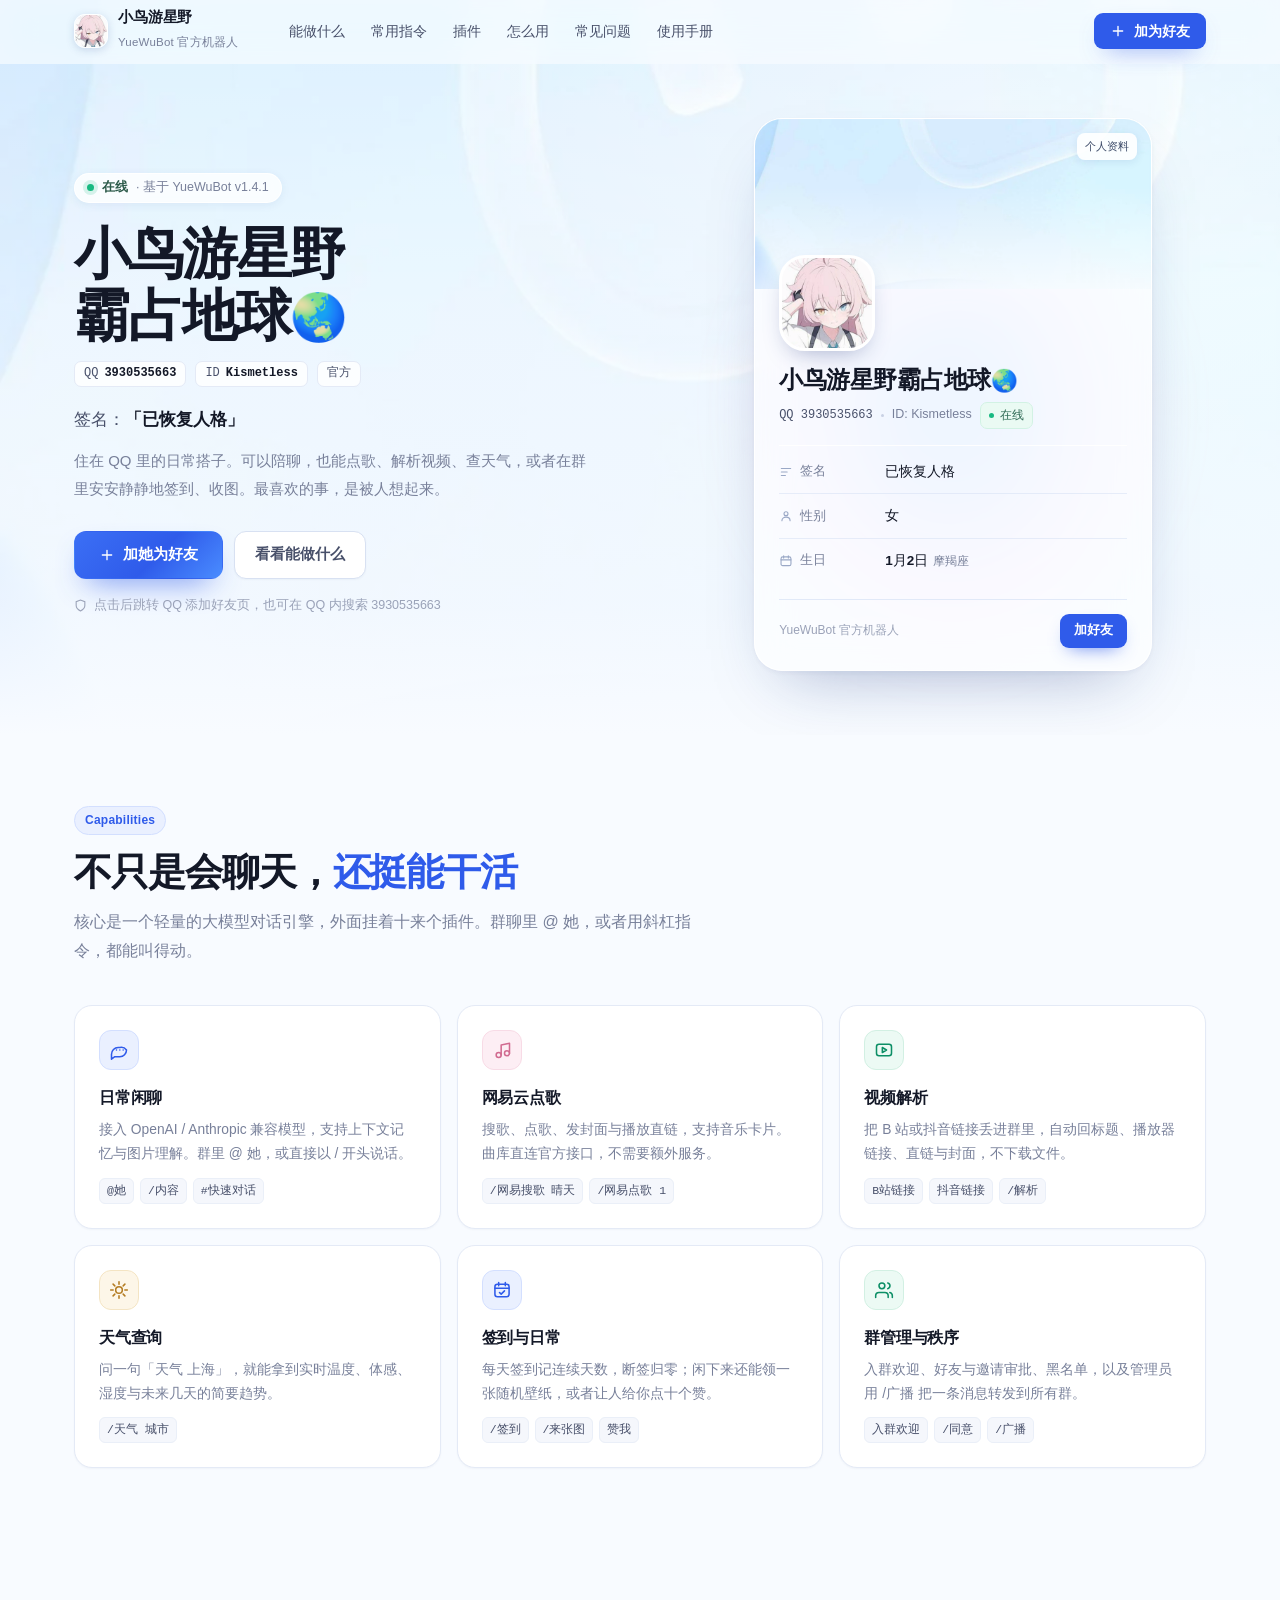
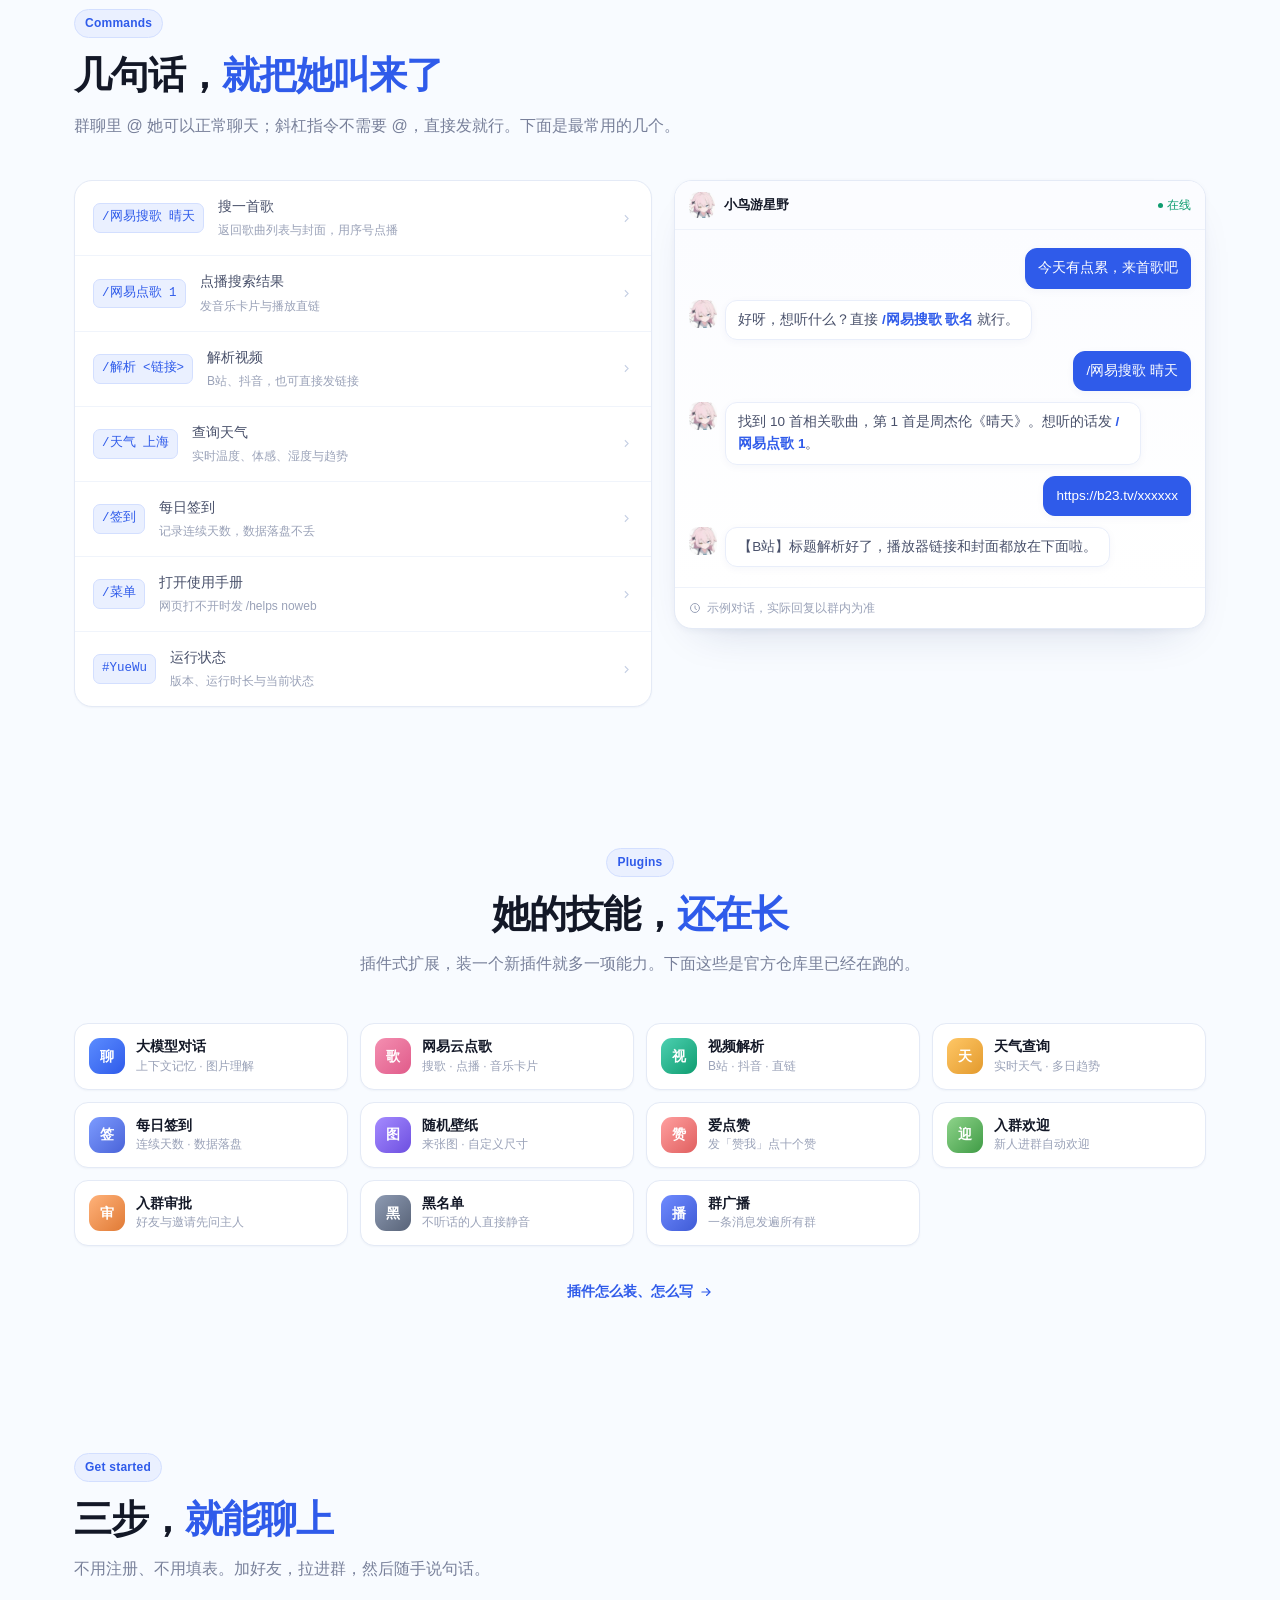
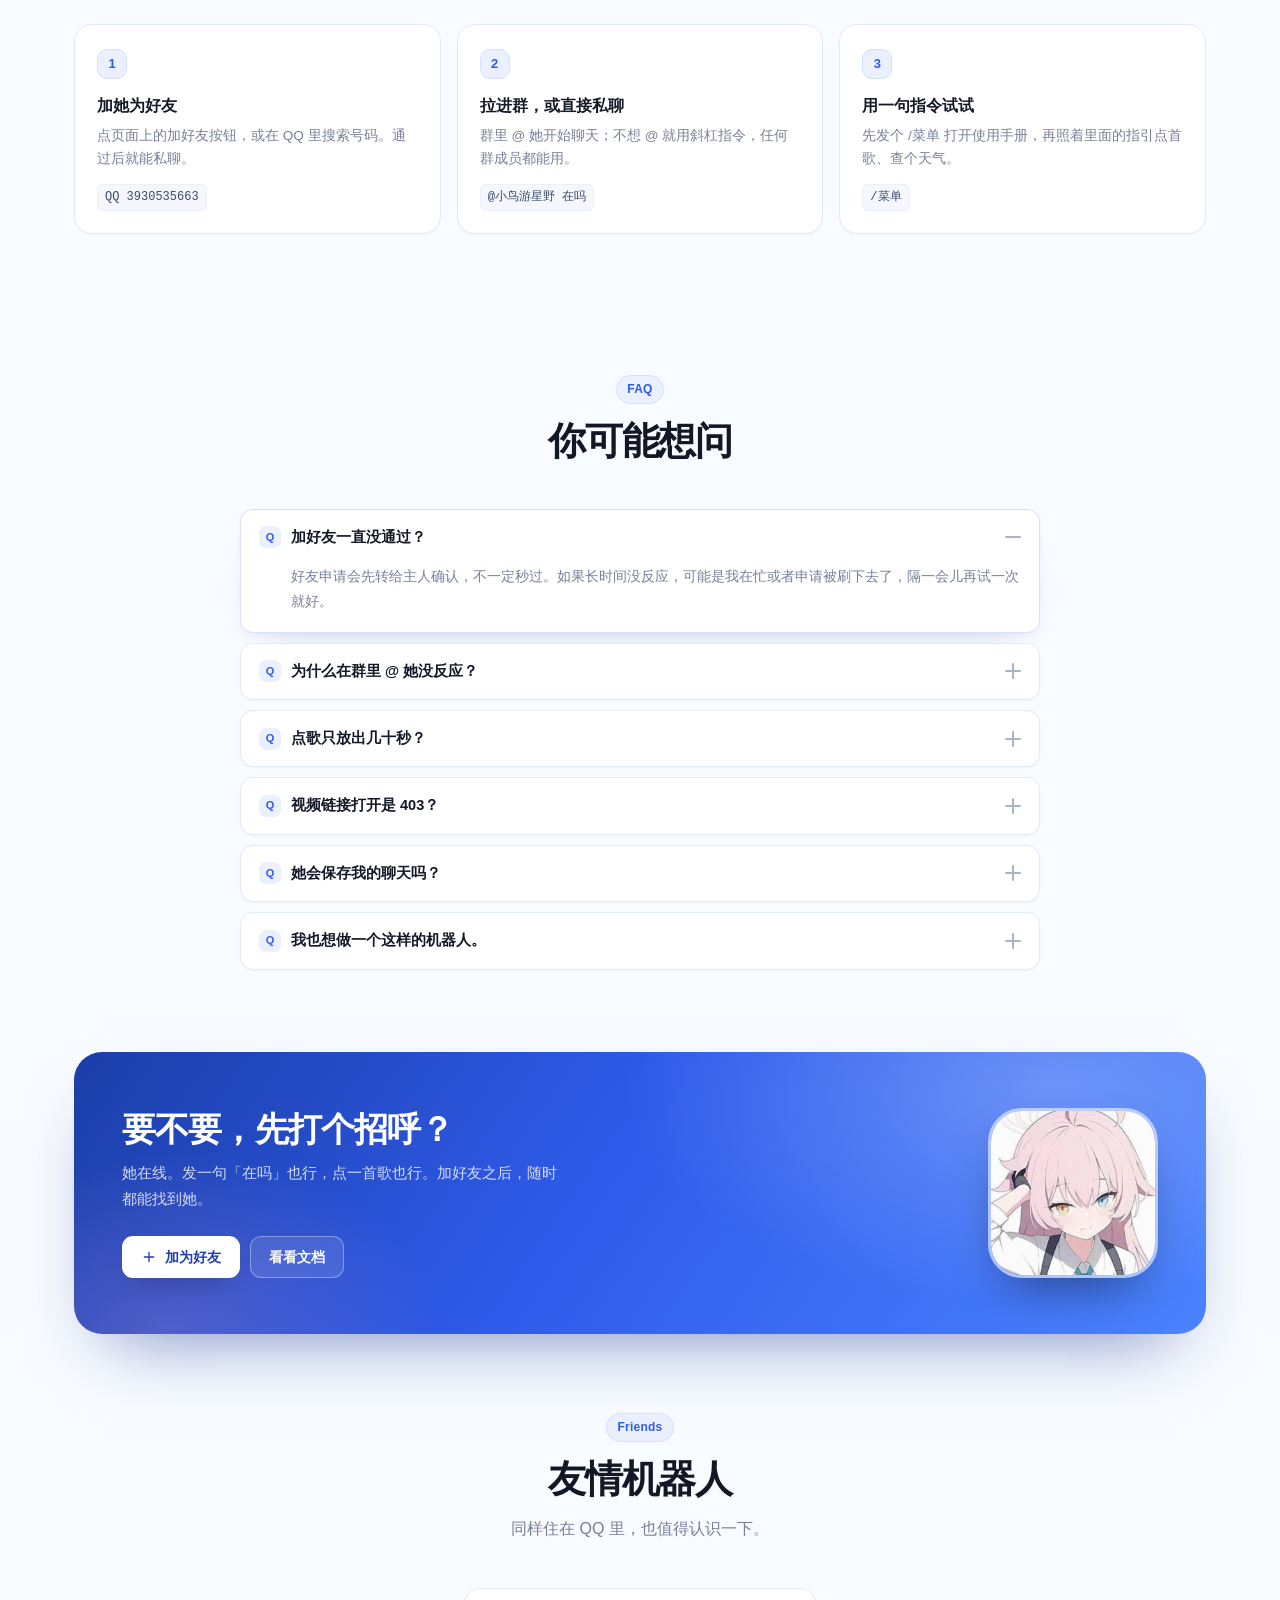
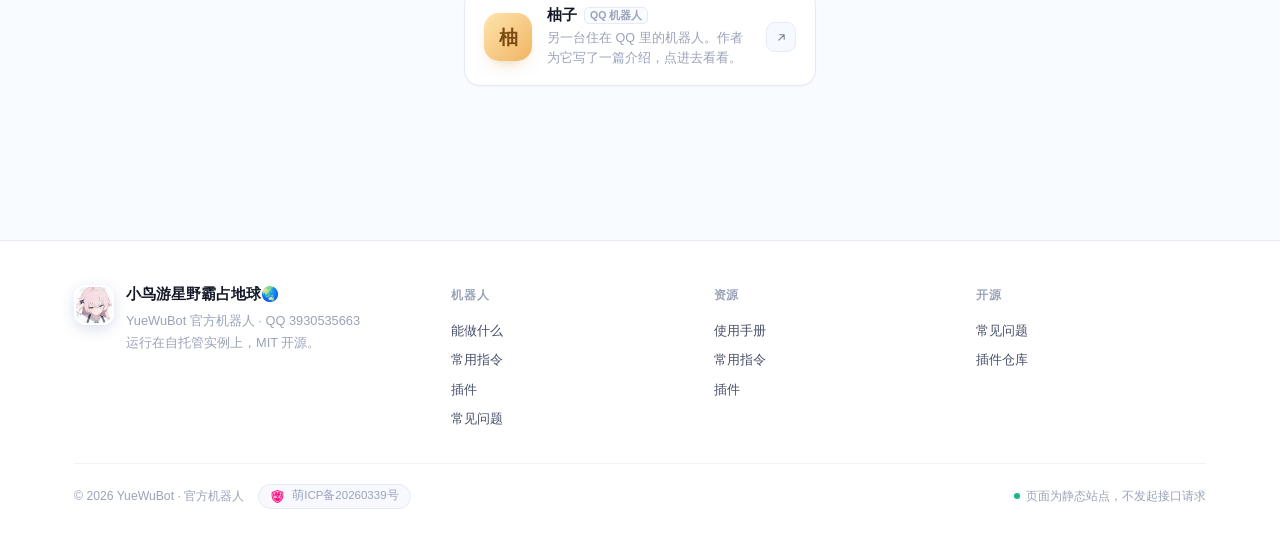
==== bot/index.html @ ddbdbecd "site: 只保留机器人官网与使用手册，根路径跳转到 /bot/" ====
<!DOCTYPE html>
<html lang="zh-CN">
<head>
<meta charset="utf-8">
<meta name="viewport" content="width=device-width,initial-scale=1,viewport-fit=cover">
<title>小鸟游星野 · YueWuBot 官方机器人</title>
<meta name="description" content="YueWuBot 官方 QQ 机器人「小鸟游星野霸占地球」，QQ 3930535663。能聊天、点歌、解析视频、查天气，也能在群里签到、看图、管理秩序。">
<meta name="keywords" content="YueWuBot,QQ机器人,小鸟游星野,官方机器人,点歌,视频解析">
<meta name="theme-color" content="#f8fbff">
<link rel="canonical" href="https://chumianyi.github.io/bot/">
<link rel="icon" type="image/webp" href="assets/avatar-128.webp">
<link rel="apple-touch-icon" href="assets/avatar-128.webp">
<meta property="og:type" content="profile">
<meta property="og:site_name" content="YueWuBot">
<meta property="og:title" content="小鸟游星野 · YueWuBot 官方机器人">
<meta property="og:description" content="QQ 3930535663 · 已恢复人格。官方机器人，加个好友吧。">
<meta property="og:url" content="https://chumianyi.github.io/bot/">
<meta property="og:image" content="https://chumianyi.github.io/bot/assets/avatar.webp">
<meta name="twitter:card" content="summary_large_image">
<meta name="twitter:title" content="小鸟游星野 · YueWuBot 官方机器人">
<meta name="twitter:description" content="QQ 3930535663 · 已恢复人格。官方机器人，加个好友吧。">
<meta name="twitter:image" content="https://chumianyi.github.io/bot/assets/avatar.webp">
<link rel="stylesheet" href="assets/bot.css">
</head>
<body>

<header class="nav" id="nav">
  <div class="nav-in">
    <a class="bot-id" href="index.html" aria-label="官方机器人首页">
      <img src="assets/avatar-128.webp" alt="小鸟游星野头像" width="34" height="34">
      <span><b>小鸟游星野</b><small>YueWuBot 官方机器人</small></span>
    </a>
    <nav class="nav-links" id="navLinks" aria-label="页面导航">
      <a href="#abilities">能做什么</a>
      <a href="#commands">常用指令</a>
      <a href="#plugins">插件</a>
      <a href="#start">怎么用</a>
      <a href="#faq">常见问题</a>
      <a href="docs.html">使用手册</a>
    </nav>
    <div class="nav-spacer"></div>
    <a class="btn primary" href="https://qm.qq.com/q/6MKLeBIvJu" target="_blank" rel="noopener noreferrer">
      <svg viewBox="0 0 24 24" fill="none" stroke="currentColor" stroke-width="2" stroke-linecap="round" stroke-linejoin="round"><path d="M12 5v14M5 12h14"/></svg>
      加为好友
    </a>
    <button class="menu-btn" id="menuBtn" type="button" aria-label="打开菜单" aria-expanded="false">
      <svg viewBox="0 0 24 24" fill="none" stroke="currentColor" stroke-width="2" stroke-linecap="round"><path d="M4 7h16M4 12h16M4 17h16"/></svg>
    </button>
  </div>
</header>

<section class="hero">
  <div class="hero-bg" aria-hidden="true"></div>
  <div class="hero-in">
    <div class="hero-copy">
      <span class="status"><i></i>在线<em>· 基于 YueWuBot v1.4.1</em></span>
      <h1>
        <span class="name-line">小鸟游星野</span>
        <span class="name-line">霸占地球<span class="emoji">🌏</span></span>
      </h1>
      <div class="handle">
        <span class="tag">QQ <b>3930535663</b></span>
        <span class="tag">ID <b>Kismetless</b></span>
        <span class="tag">官方</span>
      </div>
      <p class="sig">签名：<strong>「已恢复人格」</strong></p>
      <p class="desc">住在 QQ 里的日常搭子。可以陪聊，也能点歌、解析视频、查天气，或者在群里安安静静地签到、收图。最喜欢的事，是被人想起来。</p>
      <div class="hero-cta">
        <a class="btn primary qq-join" href="https://qm.qq.com/q/6MKLeBIvJu" target="_blank" rel="noopener noreferrer">
          <svg viewBox="0 0 24 24" fill="none" stroke="currentColor" stroke-width="2" stroke-linecap="round" stroke-linejoin="round"><path d="M12 5v14M5 12h14"/></svg>
          加她为好友
        </a>
        <a class="btn ghost" href="#abilities">看看能做什么</a>
      </div>
      <p class="hero-note">
        <svg viewBox="0 0 24 24" fill="none" stroke="currentColor" stroke-width="2" stroke-linecap="round"><path d="M12 22s8-4 8-10V5l-8-3-8 3v7c0 6 8 10 8 10Z"/></svg>
        点击后跳转 QQ 添加好友页，也可在 QQ 内搜索 3930535663
      </p>
    </div>

    <div class="profile-wrap">
      <div class="profile-glow" aria-hidden="true"></div>
      <div class="card">
        <div class="card-top"><span class="hint">个人资料</span></div>
        <div class="card-body">
          <div class="card-avatar"><img src="assets/avatar.webp" alt="小鸟游星野的头像" width="96" height="96"></div>
          <h2 class="card-name">小鸟游星野霸占地球<span class="emoji">🌏</span></h2>
          <div class="card-sub">
            <span class="qq">QQ 3930535663</span>
            <span class="dot"></span>
            <span>ID: Kismetless</span>
            <span class="card-status"><i></i>在线</span>
          </div>
          <div class="card-rows">
            <div class="card-row">
              <span class="k"><svg viewBox="0 0 24 24" fill="none" stroke="currentColor" stroke-width="1.9" stroke-linecap="round"><path d="M4 6h16M4 12h10M4 18h7"/></svg>签名</span>
              <span class="v">已恢复人格</span>
            </div>
            <div class="card-row">
              <span class="k"><svg viewBox="0 0 24 24" fill="none" stroke="currentColor" stroke-width="1.9" stroke-linecap="round"><circle cx="12" cy="8" r="3.4"/><path d="M5 20c0-3.6 3.1-6 7-6s7 2.4 7 6"/></svg>性别</span>
              <span class="v">女</span>
            </div>
            <div class="card-row">
              <span class="k"><svg viewBox="0 0 24 24" fill="none" stroke="currentColor" stroke-width="1.9" stroke-linecap="round"><rect x="3.5" y="5" width="17" height="15" rx="3"/><path d="M8 3v4M16 3v4M3.5 10h17"/></svg>生日</span>
              <span class="v">1月2日<small>摩羯座</small></span>
            </div>
          </div>
          <div class="card-foot">
            <span>YueWuBot 官方机器人</span>
            <a href="https://qm.qq.com/q/6MKLeBIvJu" target="_blank" rel="noopener noreferrer">加好友</a>
          </div>
        </div>
      </div>
    </div>
  </div>
</section>

<section class="sec" id="abilities">
  <div class="sec-in">
    <div class="sec-head">
      <span class="eyebrow">Capabilities</span>
      <h2>不只是会聊天，<em>还挺能干活</em></h2>
      <p class="sub">核心是一个轻量的大模型对话引擎，外面挂着十来个插件。群聊里 @ 她，或者用斜杠指令，都能叫得动。</p>
    </div>
    <div class="features">
      <article class="feature">
        <div class="ic"><svg viewBox="0 0 24 24" stroke-linecap="round" stroke-linejoin="round"><path d="M21 12a8 8 0 0 1-8 8H7l-4 3v-6a8 8 0 0 1 8-8h2a8 8 0 0 1 8 3Z"/><path d="M9 12h.01M13 12h.01M17 12h.01"/></svg></div>
        <b>日常闲聊</b>
        <p>接入 OpenAI / Anthropic 兼容模型，支持上下文记忆与图片理解。群里 @ 她，或直接以 / 开头说话。</p>
        <div class="tags"><span>@她</span><span>/内容</span><span>#快速对话</span></div>
      </article>
      <article class="feature">
        <div class="ic pink"><svg viewBox="0 0 24 24" stroke-linecap="round" stroke-linejoin="round"><circle cx="8" cy="18" r="3"/><circle cx="18" cy="16" r="3"/><path d="M11 18V6l10-2v12"/></svg></div>
        <b>网易云点歌</b>
        <p>搜歌、点歌、发封面与播放直链，支持音乐卡片。曲库直连官方接口，不需要额外服务。</p>
        <div class="tags"><span>/网易搜歌 晴天</span><span>/网易点歌 1</span></div>
      </article>
      <article class="feature">
        <div class="ic green"><svg viewBox="0 0 24 24" stroke-linecap="round" stroke-linejoin="round"><rect x="3" y="5" width="18" height="14" rx="3"/><path d="m10 9 5 3-5 3V9Z"/></svg></div>
        <b>视频解析</b>
        <p>把 B 站或抖音链接丢进群里，自动回标题、播放器链接、直链与封面，不下载文件。</p>
        <div class="tags"><span>B站链接</span><span>抖音链接</span><span>/解析</span></div>
      </article>
      <article class="feature">
        <div class="ic gold"><svg viewBox="0 0 24 24" stroke-linecap="round" stroke-linejoin="round"><circle cx="12" cy="12" r="4"/><path d="M12 2v3M12 19v3M2 12h3M19 12h3M4.9 4.9l2.1 2.1M17 17l2.1 2.1M19.1 4.9 17 7M7 17l-2.1 2.1"/></svg></div>
        <b>天气查询</b>
        <p>问一句「天气 上海」，就能拿到实时温度、体感、湿度与未来几天的简要趋势。</p>
        <div class="tags"><span>/天气 城市</span></div>
      </article>
      <article class="feature">
        <div class="ic"><svg viewBox="0 0 24 24" stroke-linecap="round" stroke-linejoin="round"><rect x="3.5" y="5" width="17" height="15" rx="3"/><path d="M8 3v4M16 3v4M3.5 10h17"/><path d="m9 15 2 2 4-4"/></svg></div>
        <b>签到与日常</b>
        <p>每天签到记连续天数，断签归零；闲下来还能领一张随机壁纸，或者让人给你点十个赞。</p>
        <div class="tags"><span>/签到</span><span>/来张图</span><span>赞我</span></div>
      </article>
      <article class="feature">
        <div class="ic green"><svg viewBox="0 0 24 24" stroke-linecap="round" stroke-linejoin="round"><path d="M17 21v-2a4 4 0 0 0-4-4H6a4 4 0 0 0-4 4v2"/><circle cx="9.5" cy="7" r="3.5"/><path d="M22 21v-2a4 4 0 0 0-3-3.87M16.5 3.6a3.5 3.5 0 0 1 0 6.8"/></svg></div>
        <b>群管理与秩序</b>
        <p>入群欢迎、好友与邀请审批、黑名单，以及管理员用 /广播 把一条消息转发到所有群。</p>
        <div class="tags"><span>入群欢迎</span><span>/同意</span><span>/广播</span></div>
      </article>
    </div>
  </div>
</section>

<section class="sec" id="commands">
  <div class="sec-in">
    <div class="sec-head">
      <span class="eyebrow">Commands</span>
      <h2>几句话，<em>就把她叫来了</em></h2>
      <p class="sub">群聊里 @ 她可以正常聊天；斜杠指令不需要 @，直接发就行。下面是最常用的几个。</p>
    </div>
    <div class="cmd-wrap">
      <div class="cmd-list">
        <div class="cmd-item"><code>/网易搜歌 晴天</code><span class="txt">搜一首歌<small>返回歌曲列表与封面，用序号点播</small></span><svg class="arrow" viewBox="0 0 24 24"><path d="m9 6 6 6-6 6"/></svg></div>
        <div class="cmd-item"><code>/网易点歌 1</code><span class="txt">点播搜索结果<small>发音乐卡片与播放直链</small></span><svg class="arrow" viewBox="0 0 24 24"><path d="m9 6 6 6-6 6"/></svg></div>
        <div class="cmd-item"><code>/解析 &lt;链接&gt;</code><span class="txt">解析视频<small>B站、抖音，也可直接发链接</small></span><svg class="arrow" viewBox="0 0 24 24"><path d="m9 6 6 6-6 6"/></svg></div>
        <div class="cmd-item"><code>/天气 上海</code><span class="txt">查询天气<small>实时温度、体感、湿度与趋势</small></span><svg class="arrow" viewBox="0 0 24 24"><path d="m9 6 6 6-6 6"/></svg></div>
        <div class="cmd-item"><code>/签到</code><span class="txt">每日签到<small>记录连续天数，数据落盘不丢</small></span><svg class="arrow" viewBox="0 0 24 24"><path d="m9 6 6 6-6 6"/></svg></div>
        <div class="cmd-item"><code>/菜单</code><span class="txt">打开使用手册<small>网页打不开时发 /helps noweb</small></span><svg class="arrow" viewBox="0 0 24 24"><path d="m9 6 6 6-6 6"/></svg></div>
        <div class="cmd-item"><code>#YueWu</code><span class="txt">运行状态<small>版本、运行时长与当前状态</small></span><svg class="arrow" viewBox="0 0 24 24"><path d="m9 6 6 6-6 6"/></svg></div>
      </div>
      <div class="chat">
        <div class="chat-head">
          <img src="assets/avatar-128.webp" alt="头像" width="26" height="26">
          <b>小鸟游星野</b>
          <span><i></i>在线</span>
        </div>
        <div class="chat-body">
          <div class="msg me"><div class="bub">今天有点累，来首歌吧</div></div>
          <div class="msg"><div class="av"><img src="assets/avatar-128.webp" alt="" width="28" height="28"></div><div class="bub">好呀，想听什么？直接 <span class="em">/网易搜歌 歌名</span> 就行。</div></div>
          <div class="msg me"><div class="bub">/网易搜歌 晴天</div></div>
          <div class="msg"><div class="av"><img src="assets/avatar-128.webp" alt="" width="28" height="28"></div><div class="bub">找到 10 首相关歌曲，第 1 首是周杰伦《晴天》。想听的话发 <span class="em">/网易点歌 1</span>。</div></div>
          <div class="msg me"><div class="bub">https://b23.tv/xxxxxx</div></div>
          <div class="msg"><div class="av"><img src="assets/avatar-128.webp" alt="" width="28" height="28"></div><div class="bub">【B站】标题解析好了，播放器链接和封面都放在下面啦。</div></div>
        </div>
        <div class="chat-foot">
          <svg viewBox="0 0 24 24" fill="none" stroke="currentColor" stroke-width="2" stroke-linecap="round"><circle cx="12" cy="12" r="9"/><path d="M12 8v5l3 2"/></svg>
          示例对话，实际回复以群内为准
        </div>
      </div>
    </div>
  </div>
</section>

<section class="sec" id="plugins">
  <div class="sec-in">
    <div class="sec-head center">
      <span class="eyebrow">Plugins</span>
      <h2>她的技能，<em>还在长</em></h2>
      <p class="sub">插件式扩展，装一个新插件就多一项能力。下面这些是官方仓库里已经在跑的。</p>
    </div>
    <div class="plugins">
      <div class="plugin"><span class="pic" style="background:linear-gradient(135deg,#5b8cff,#2f5bea)">聊</span><div><div class="nm">大模型对话</div><div class="ds">上下文记忆 · 图片理解</div></div></div>
      <div class="plugin"><span class="pic" style="background:linear-gradient(135deg,#f48fb1,#e05b8a)">歌</span><div><div class="nm">网易云点歌</div><div class="ds">搜歌 · 点播 · 音乐卡片</div></div></div>
      <div class="plugin"><span class="pic" style="background:linear-gradient(135deg,#4dd0b1,#0f9d70)">视</span><div><div class="nm">视频解析</div><div class="ds">B站 · 抖音 · 直链</div></div></div>
      <div class="plugin"><span class="pic" style="background:linear-gradient(135deg,#ffc766,#e39a2d)">天</span><div><div class="nm">天气查询</div><div class="ds">实时天气 · 多日趋势</div></div></div>
      <div class="plugin"><span class="pic" style="background:linear-gradient(135deg,#7c9bff,#4a63d8)">签</span><div><div class="nm">每日签到</div><div class="ds">连续天数 · 数据落盘</div></div></div>
      <div class="plugin"><span class="pic" style="background:linear-gradient(135deg,#a58bff,#6d4fe0)">图</span><div><div class="nm">随机壁纸</div><div class="ds">来张图 · 自定义尺寸</div></div></div>
      <div class="plugin"><span class="pic" style="background:linear-gradient(135deg,#ff9f9f,#e05f5f)">赞</span><div><div class="nm">爱点赞</div><div class="ds">发「赞我」点十个赞</div></div></div>
      <div class="plugin"><span class="pic" style="background:linear-gradient(135deg,#8fd48b,#3f9b45)">迎</span><div><div class="nm">入群欢迎</div><div class="ds">新人进群自动欢迎</div></div></div>
      <div class="plugin"><span class="pic" style="background:linear-gradient(135deg,#ffb27a,#e07a35)">审</span><div><div class="nm">入群审批</div><div class="ds">好友与邀请先问主人</div></div></div>
      <div class="plugin"><span class="pic" style="background:linear-gradient(135deg,#8e9bb3,#586378)">黑</span><div><div class="nm">黑名单</div><div class="ds">不听话的人直接静音</div></div></div>
      <div class="plugin"><span class="pic" style="background:linear-gradient(135deg,#6f8bff,#3f5bd6)">播</span><div><div class="nm">群广播</div><div class="ds">一条消息发遍所有群</div></div></div>
    </div>
    <div class="plugin-more">
      <a class="link-more" href="docs.html">插件怎么装、怎么写 <svg viewBox="0 0 24 24" fill="none" stroke="currentColor" stroke-width="2" stroke-linecap="round"><path d="M5 12h14m-6-6 6 6-6 6"/></svg></a>
    </div>
  </div>
</section>

<section class="sec" id="start">
  <div class="sec-in">
    <div class="sec-head">
      <span class="eyebrow">Get started</span>
      <h2>三步，<em>就能聊上</em></h2>
      <p class="sub">不用注册、不用填表。加好友，拉进群，然后随手说句话。</p>
    </div>
    <div class="steps">
      <div class="step">
        <span class="no">1</span>
        <b>加她为好友</b>
        <p>点页面上的加好友按钮，或在 QQ 里搜索号码。通过后就能私聊。</p>
        <code>QQ 3930535663</code>
      </div>
      <div class="step">
        <span class="no">2</span>
        <b>拉进群，或直接私聊</b>
        <p>群里 @ 她开始聊天；不想 @ 就用斜杠指令，任何群成员都能用。</p>
        <code>@小鸟游星野 在吗</code>
      </div>
      <div class="step">
        <span class="no">3</span>
        <b>用一句指令试试</b>
        <p>先发个 /菜单 打开使用手册，再照着里面的指引点首歌、查个天气。</p>
        <code>/菜单</code>
      </div>
    </div>
  </div>
</section>

<section class="sec" id="faq">
  <div class="sec-in">
    <div class="sec-head center">
      <span class="eyebrow">FAQ</span>
      <h2>你可能想问</h2>
    </div>
    <div class="faq">
      <details open>
        <summary><span class="q">Q</span>加好友一直没通过？<span class="plus"></span></summary>
        <div class="a">好友申请会先转给主人确认，不一定秒过。如果长时间没反应，可能是我在忙或者申请被刷下去了，隔一会儿再试一次就好。</div>
      </details>
      <details>
        <summary><span class="q">Q</span>为什么在群里 @ 她没反应？<span class="plus"></span></summary>
        <div class="a">先看群设置里是否开启了「需要 @ 才能对话」，以及机器人是否被禁言。也可以直接用斜杠指令绕过 @，例如 <code>/help</code>。</div>
      </details>
      <details>
        <summary><span class="q">Q</span>点歌只放出几十秒？<span class="plus"></span></summary>
        <div class="a">部分歌曲需要会员才能拿完整版，未配置 Cookie 时只能给试听片段。这是版权方的限制，不是解析失败。</div>
      </details>
      <details>
        <summary><span class="q">Q</span>视频链接打开是 403？<span class="plus"></span></summary>
        <div class="a">B 站直链有防盗链，浏览器直接点会 403。用回复里的播放器链接打开即可；直链适合丢给下载器并带上 Referer。</div>
      </details>
      <details>
        <summary><span class="q">Q</span>她会保存我的聊天吗？<span class="plus"></span></summary>
        <div class="a">对话只用于生成当次回复，插件数据（签到、投稿等）落在服务器本地，不会上传到第三方。她跑在自托管实例上。</div>
      </details>
      <details>
        <summary><span class="q">Q</span>我也想做一个这样的机器人。<span class="plus"></span></summary>
        <div class="a">YueWuBot 是 MIT 开源的，单文件 Python 核心，一条命令就能部署。她能做什么、怎么用，<a href="docs.html">使用手册</a> 里写得更细。</div>
      </details>
    </div>
  </div>
</section>

<section class="sec" style="padding-top:12px">
  <div class="sec-in">
    <div class="cta">
      <div class="cta-in">
        <div>
          <h2>要不要，先打个招呼？</h2>
          <p>她在线。发一句「在吗」也行，点一首歌也行。加好友之后，随时都能找到她。</p>
          <div class="btns">
            <a class="btn white" href="https://qm.qq.com/q/6MKLeBIvJu" target="_blank" rel="noopener noreferrer">
              <svg viewBox="0 0 24 24" fill="none" stroke="currentColor" stroke-width="2" stroke-linecap="round"><path d="M12 5v14M5 12h14"/></svg>
              加为好友
            </a>
            <a class="btn line" href="docs.html">看看文档</a>
          </div>
        </div>
        <div class="cta-face"><img src="assets/avatar.webp" alt="小鸟游星野" width="170" height="170"></div>
      </div>
    </div>
  </div>
</section>

<section class="sec friends" id="friends">
  <div class="sec-in">
    <div class="sec-head center">
      <span class="eyebrow">Friends</span>
      <h2>友情机器人</h2>
      <p class="sub">同样住在 QQ 里，也值得认识一下。</p>
    </div>
    <div class="friend-list">
      <a class="friend" href="https://blog.rainyday.cyou/posts/about-yuzubot/" target="_blank" rel="noopener noreferrer">
        <span class="fav">柚</span>
        <div class="info">
          <b>柚子 <em>QQ 机器人</em></b>
          <p>另一台住在 QQ 里的机器人。作者为它写了一篇介绍，点进去看看。</p>
        </div>
        <span class="go"><svg viewBox="0 0 24 24" fill="none" stroke-linecap="round" stroke-linejoin="round"><path d="M7 17 17 7M9 7h8v8"/></svg></span>
      </a>
    </div>
  </div>
</section>

<footer class="footer">
  <div class="foot-in">
    <div class="foot-top">
      <div class="foot-brand">
        <img src="assets/avatar-128.webp" alt="" width="40" height="40">
        <div>
          <b>小鸟游星野霸占地球🌏</b>
          <p>YueWuBot 官方机器人 · QQ 3930535663<br>运行在自托管实例上，MIT 开源。</p>
        </div>
      </div>
      <div class="foot-col">
        <h4>机器人</h4>
        <a href="#abilities">能做什么</a>
        <a href="#commands">常用指令</a>
        <a href="#plugins">插件</a>
        <a href="#faq">常见问题</a>
      </div>
      <div class="foot-col">
        <h4>资源</h4>
        <a href="docs.html">使用手册</a>
        <a href="#commands">常用指令</a>
        <a href="#plugins">插件</a>
      </div>
      <div class="foot-col">
        <h4>开源</h4>
        <a href="#faq">常见问题</a>
        <a href="https://github.com/chumianyi/yuewubot-plugins" target="_blank" rel="noopener noreferrer">插件仓库</a>
      </div>
    </div>
    <div class="foot-bottom">
      <span>© <span id="year">2026</span> YueWuBot · 官方机器人</span>
      <a class="icp-badge" href="https://icp.gov.moe/?keyword=20260339" target="_blank" rel="noopener noreferrer" title="萌ICP备20260339号"><img src="assets/icp.svg" alt="" width="13" height="13"><span>萌ICP备20260339号</span></a>
      <span class="spacer"></span>
      <span class="dot-live"><i></i>页面为静态站点，不发起接口请求</span>
    </div>
  </div>
</footer>

<script src="assets/bot.js"></script>
</body>
</html>
---- bot/assets/bot.css ----
/* YueWuBot · 官方机器人官网 — 浅色主题 */

:root{
  --bg:#f8fbff;
  --panel:#fff;
  --ink:#131827;
  --ink-2:#48506a;
  --ink-3:#78809a;
  --ink-4:#9aa2b8;
  --line:#e4eaf6;
  --line-2:#d8e1f2;
  --blue:#2f5bea;
  --blue-deep:#1e3fae;
  --blue-soft:#eaf0ff;
  --blue-line:#d3dfff;
  --pink:#e88fae;
  --pink-soft:#fdeef4;
  --gold:#c98a2e;
  --green:#0f9d70;
  --radius:22px;
  --mono:ui-monospace,SFMono-Regular,"SF Mono",Menlo,Consolas,monospace;
  --shadow-sm:0 1px 2px rgba(23,43,99,.04);
  --shadow:0 2px 6px rgba(23,43,99,.045),0 20px 44px -26px rgba(23,43,99,.22);
  --shadow-lg:0 30px 70px -34px rgba(20,45,110,.3);
  --max:1180px;
  --nav-h:64px;
}

*{box-sizing:border-box;margin:0;padding:0}
html{scroll-behavior:smooth;scroll-padding-top:88px;-webkit-text-size-adjust:100%}
body{
  background:var(--bg);color:var(--ink);
  font-family:-apple-system,BlinkMacSystemFont,"Segoe UI","PingFang SC","Hiragino Sans GB","Microsoft YaHei",sans-serif;
  font-size:15.5px;line-height:1.75;-webkit-font-smoothing:antialiased;overflow-x:hidden;
}
a{color:inherit;text-decoration:none}
button{font:inherit;color:inherit;background:none;border:0;cursor:pointer}
img{display:block;max-width:100%}
::selection{background:#d7e2ff}

/* ── 导航 ── */
.nav{
  position:fixed;inset:0 0 auto;z-index:80;height:var(--nav-h);
  display:flex;align-items:center;
  background:rgba(248,251,255,.72);backdrop-filter:saturate(180%) blur(16px);
  border-bottom:1px solid transparent;transition:.25s;
}
.nav.solid{background:rgba(255,255,255,.9);border-bottom-color:var(--line);box-shadow:0 1px 0 rgba(23,43,99,.02)}
.nav-in{max-width:var(--max);margin:0 auto;width:100%;padding:0 24px;display:flex;align-items:center;gap:12px}
.bot-id{display:flex;align-items:center;gap:10px;flex:0 0 auto}
.bot-id img{width:34px;height:34px;border-radius:11px;border:1.5px solid #fff;box-shadow:0 2px 8px rgba(30,60,140,.18)}
.bot-id b{font-size:14.5px;letter-spacing:-.01em;line-height:1.2;display:block}
.bot-id small{font-size:11.5px;color:var(--ink-3);letter-spacing:.02em}
.nav-links{display:flex;align-items:center;gap:2px;margin-left:26px}
.nav-links a{padding:7px 12px;border-radius:9px;font-size:14px;color:var(--ink-2);transition:.15s}
.nav-links a:hover{background:rgba(47,91,234,.06);color:var(--blue)}
.nav-spacer{flex:1}
.btn{
  display:inline-flex;align-items:center;justify-content:center;gap:8px;
  height:42px;padding:0 18px;border-radius:11px;font-size:14px;font-weight:650;
  transition:.18s;border:1px solid transparent;white-space:nowrap;
}
.btn svg{width:16px;height:16px;stroke:currentColor;fill:none;stroke-width:2}
.btn.primary{background:var(--blue);color:#fff;box-shadow:0 10px 24px -12px rgba(47,91,234,.7)}
.btn.primary:hover{background:var(--blue-deep);transform:translateY(-1px);box-shadow:0 14px 28px -12px rgba(47,91,234,.75)}
.btn.ghost{background:#fff;border-color:var(--line-2);color:var(--ink-2);box-shadow:var(--shadow-sm)}
.btn.ghost:hover{border-color:#c3cfe6;color:var(--ink)}
.btn.sm{height:36px;padding:0 14px;font-size:13.5px;border-radius:9px}
.nav .btn.primary{height:36px;padding:0 15px;font-size:13.5px;border-radius:9px}
.menu-btn{display:none;width:38px;height:38px;border-radius:10px;align-items:center;justify-content:center;margin-left:6px}
.menu-btn svg{width:20px;height:20px;stroke:var(--ink-2);fill:none;stroke-width:2}

/* ── Hero ── */
.hero{position:relative;padding:calc(var(--nav-h) + 54px) 0 64px;overflow:hidden}
.hero-bg{position:absolute;inset:0;z-index:0;background:url("bg.webp") center top / cover no-repeat}
.hero-bg::after{
  content:"";position:absolute;inset:0;
  background:
    linear-gradient(180deg,rgba(255,255,255,.24) 0%,rgba(255,255,255,.52) 40%,rgba(244,249,255,.9) 82%,#f8fbff 100%),
    radial-gradient(820px 420px at 80% 18%,rgba(255,255,255,.42),transparent 72%);
}
.hero-in{
  position:relative;z-index:1;max-width:var(--max);margin:0 auto;padding:0 24px;
  display:grid;grid-template-columns:minmax(0,1.06fr) minmax(0,.94fr);gap:56px;align-items:center;
}
.status{
  display:inline-flex;align-items:center;gap:8px;height:30px;padding:0 12px;border-radius:999px;
  background:rgba(255,255,255,.78);border:1px solid rgba(255,255,255,.9);
  box-shadow:0 2px 10px rgba(30,60,140,.07);font-size:12.5px;font-weight:600;color:#2c5a4a;
  backdrop-filter:blur(8px);margin-bottom:20px;
}
.status i{width:7px;height:7px;border-radius:99px;background:#18b981;box-shadow:0 0 0 4px rgba(24,185,129,.16)}
.status em{font-style:normal;color:var(--ink-3);font-weight:500}
.hero h1{font-size:clamp(38px,4.4vw,58px);line-height:1.1;letter-spacing:-.035em;font-weight:800;margin-bottom:8px}
.hero h1 .name-line{display:block}
.hero h1 .emoji{font-size:.82em;vertical-align:.04em;font-family:"Apple Color Emoji","Segoe UI Emoji","Noto Color Emoji",sans-serif}
.hero .handle{display:flex;align-items:center;gap:9px;flex-wrap:wrap;margin:14px 0 18px;font-size:13.5px;color:var(--ink-3)}
.handle .tag{
  display:inline-flex;align-items:center;gap:6px;height:26px;padding:0 9px;border-radius:7px;
  background:rgba(255,255,255,.85);border:1px solid var(--line);font-family:var(--mono);
  font-size:12px;color:var(--ink-2);
}
.handle .tag b{font-weight:650;color:var(--ink)}
.hero .sig{font-size:17px;line-height:1.8;color:var(--ink-2);max-width:520px;margin-bottom:12px}
.hero .sig strong{color:var(--ink)}
.hero .desc{font-size:15px;line-height:1.85;color:var(--ink-3);max-width:520px;margin-bottom:28px}
.hero-cta{display:flex;gap:11px;flex-wrap:wrap;align-items:center}
.hero-cta .btn.primary{height:48px;padding:0 24px;font-size:15px;border-radius:12px}
.hero-cta .btn.ghost{height:48px;padding:0 20px;font-size:14.5px;border-radius:12px}
.hero-cta .qq-join{background:linear-gradient(135deg,#3b6ff5,#2f5bea 55%,#4a8cff);box-shadow:0 14px 30px -14px rgba(47,91,234,.8)}
.hero-note{margin-top:16px;font-size:12.5px;color:var(--ink-4);display:flex;align-items:center;gap:7px}
.hero-note svg{width:13px;height:13px;stroke:var(--ink-4);fill:none;stroke-width:2}

/* ── 资料卡 ── */
.profile-wrap{position:relative;display:flex;justify-content:center}
.profile-glow{
  position:absolute;inset:-8% -6% -14%;z-index:0;
  background:radial-gradient(closest-side,rgba(120,160,255,.28),rgba(255,190,215,.16) 58%,transparent 78%);
  filter:blur(26px);
}
.card{
  position:relative;z-index:1;width:100%;max-width:398px;border-radius:28px;overflow:hidden;
  background:rgba(255,255,255,.66);border:1px solid rgba(255,255,255,.92);
  box-shadow:0 30px 64px -30px rgba(24,50,120,.35),0 2px 6px rgba(24,50,120,.05);
  backdrop-filter:blur(18px) saturate(150%);
}
.card-top{position:relative;height:170px;background:url("bg.webp") center 38% / cover no-repeat}
.card-top::after{content:"";position:absolute;inset:0;background:linear-gradient(180deg,rgba(255,255,255,0) 40%,rgba(255,255,255,.72))}
.card-top .hint{
  position:absolute;z-index:2;top:14px;right:14px;font-size:11px;color:#3c4a68;
  background:rgba(255,255,255,.9);border-radius:8px;padding:4px 8px;box-shadow:0 2px 8px rgba(30,60,140,.1);
}
.card-body{position:relative;padding:0 24px 22px;margin-top:-34px}
.card-avatar{
  position:relative;width:96px;height:96px;border-radius:26px;overflow:hidden;
  border:3px solid #fff;box-shadow:0 10px 24px -10px rgba(24,50,120,.4);background:#fff;
}
.card-avatar img{width:100%;height:100%;object-fit:cover}
.card-like{position:absolute;right:2px;bottom:4px;display:flex;flex-direction:column;align-items:center;gap:1px;color:var(--ink-3)}
.card-like svg{width:20px;height:20px;stroke:#8fa0c4;fill:none;stroke-width:1.8}
.card-like span{font-size:11.5px;font-weight:600;color:var(--ink-2);font-variant-numeric:tabular-nums}
.card-name{font-size:24px;line-height:1.28;font-weight:750;letter-spacing:-.02em;margin:14px 0 6px}
.card-name .emoji{font-size:.9em}
.card-sub{display:flex;align-items:center;gap:8px;flex-wrap:wrap;font-size:12.5px;color:var(--ink-3)}
.card-sub .qq{font-family:var(--mono);font-size:12px;color:var(--ink-2)}
.card-sub .dot{width:3px;height:3px;border-radius:99px;background:#c8d1e4}
.card-status{
  display:inline-flex;align-items:center;gap:6px;font-size:12px;color:#2f6a55;
  background:#eafaf3;border:1px solid #d2f2e4;border-radius:7px;padding:2px 8px;
}
.card-status i{width:5px;height:5px;border-radius:99px;background:#18b981}
.card-rows{margin-top:16px;border-top:1px solid rgba(255,255,255,.9);padding-top:4px}
.card-row{
  display:flex;align-items:center;gap:10px;padding:10px 0;border-bottom:1px solid rgba(214,225,245,.55);
  font-size:13.5px;color:var(--ink-2);
}
.card-row:last-child{border-bottom:0}
.card-row .k{display:flex;align-items:center;gap:7px;color:var(--ink-3);width:96px;flex:0 0 96px;font-size:13px}
.card-row .k svg{width:14px;height:14px;stroke:#9aa8c6;fill:none;stroke-width:1.9}
.card-row .v{flex:1;font-weight:550;color:var(--ink)}
.card-row .v small{font-weight:400;color:var(--ink-3);font-size:12px;margin-left:5px}
.card-row .arrow{width:13px;height:13px;stroke:#c3cde2;fill:none;stroke-width:2}
.card-foot{
  display:flex;align-items:center;justify-content:space-between;gap:10px;
  margin-top:16px;padding-top:14px;border-top:1px solid rgba(214,225,245,.7);
}
.card-foot span{font-size:12px;color:var(--ink-4)}
.card-foot a{
  display:inline-flex;align-items:center;gap:6px;height:34px;padding:0 14px;border-radius:9px;
  background:var(--blue);color:#fff;font-size:13px;font-weight:650;
  box-shadow:0 8px 18px -9px rgba(47,91,234,.8);transition:.16s;
}

/* ── 通用区块 ── */
.sec{position:relative;padding:70px 0}
.sec-in{max-width:var(--max);margin:0 auto;padding:0 24px}
.sec-head{max-width:640px;margin-bottom:40px}
.sec-head.center{margin:0 auto 44px;text-align:center}
.eyebrow{
  display:inline-flex;align-items:center;gap:7px;font-size:12px;font-weight:650;
  color:var(--blue);background:var(--blue-soft);border:1px solid var(--blue-line);
  padding:3px 10px;border-radius:999px;margin-bottom:14px;letter-spacing:.02em;
}
.sec h2{font-size:clamp(28px,3.2vw,38px);line-height:1.24;letter-spacing:-.028em;font-weight:780;margin-bottom:12px}
.sec h2 em{font-style:normal;color:var(--blue)}
.sec .sub{font-size:16px;line-height:1.8;color:var(--ink-3)}

/* ── 能力 ── */
.features{display:grid;grid-template-columns:repeat(3,1fr);gap:16px}
.feature{
  position:relative;padding:24px;border-radius:18px;background:#fff;border:1px solid var(--line);
  box-shadow:var(--shadow-sm);transition:.2s;overflow:hidden;
}
.feature::before{
  content:"";position:absolute;inset:0;pointer-events:none;opacity:0;transition:.25s;
  background:radial-gradient(420px 160px at 88% 0,rgba(47,91,234,.07),transparent 66%);
}
.feature:hover{transform:translateY(-3px);box-shadow:var(--shadow);border-color:#d7e2f8}
.feature:hover::before{opacity:1}
.feature .ic{
  width:40px;height:40px;border-radius:12px;display:flex;align-items:center;justify-content:center;
  background:var(--blue-soft);border:1px solid var(--blue-line);color:var(--blue);margin-bottom:14px;
}
.feature .ic.pink{background:var(--pink-soft);border-color:#f8dbe6;color:#d16b90}
.feature .ic.green{background:#ecfaf4;border-color:#d2f0e3;color:#0d8f66}
.feature .ic.gold{background:#fdf6e8;border-color:#f4e4c3;color:#b47c22}
.feature .ic svg{width:20px;height:20px;stroke:currentColor;fill:none;stroke-width:1.85}
.feature b{display:block;font-size:16px;letter-spacing:-.015em;margin-bottom:6px}
.feature p{font-size:13.8px;line-height:1.72;color:var(--ink-3);margin-bottom:12px}
.feature .tags{display:flex;flex-wrap:wrap;gap:6px}
.feature .tags span{
  font-size:11.5px;color:var(--ink-2);background:#f5f7fc;border:1px solid #eaeff8;
  border-radius:6px;padding:2px 7px;font-family:var(--mono);
}

/* ── 指令 ── */
.cmd-wrap{display:grid;grid-template-columns:minmax(0,1fr) minmax(0,.92fr);gap:22px;align-items:start}
.cmd-list{background:#fff;border:1px solid var(--line);border-radius:18px;overflow:hidden;box-shadow:var(--shadow-sm)}
.cmd-item{display:flex;align-items:center;gap:14px;padding:14px 18px;border-bottom:1px solid #f0f4fb;transition:.15s}
.cmd-item:last-child{border-bottom:0}
.cmd-item:hover{background:#fafcff}
.cmd-item code{
  font-family:var(--mono);font-size:12.5px;color:var(--blue);background:var(--blue-soft);
  border:1px solid var(--blue-line);border-radius:7px;padding:3px 8px;white-space:nowrap;flex:0 0 auto;
}
.cmd-item .txt{flex:1;font-size:13.8px;color:var(--ink-2)}
.cmd-item .txt small{display:block;font-size:12px;color:var(--ink-4);margin-top:1px}
.cmd-item .arrow{width:13px;height:13px;stroke:#c6d0e4;fill:none;stroke-width:2;flex:0 0 auto}

.chat{background:#fff;border:1px solid var(--line);border-radius:18px;overflow:hidden;box-shadow:var(--shadow)}
.chat-head{display:flex;align-items:center;gap:9px;padding:11px 14px;border-bottom:1px solid #eef2fa;background:#fbfcff}
.chat-head img{width:26px;height:26px;border-radius:9px}
.chat-head b{font-size:13px;font-weight:650}
.chat-head span{font-size:11.5px;color:var(--green);display:flex;align-items:center;gap:4px;margin-left:auto}
.chat-head span i{width:5px;height:5px;border-radius:99px;background:var(--green)}
.chat-body{
  padding:18px 14px 20px;background:linear-gradient(180deg,#fbfcff,#fff);
  display:flex;flex-direction:column;gap:11px;min-height:340px;
}
.msg{display:flex;gap:8px;max-width:90%}
.msg .av{width:28px;height:28px;border-radius:9px;overflow:hidden;flex:0 0 28px;background:#eef2fa}
.msg .bub{
  padding:8px 12px;border-radius:12px;font-size:13.5px;line-height:1.65;
  background:#fff;border:1px solid #e9eefa;box-shadow:0 2px 8px rgba(30,60,140,.04);color:var(--ink-2);
}
.msg.me{align-self:flex-end;flex-direction:row-reverse}
.msg.me .bub{background:var(--blue);border-color:var(--blue);color:#fff;border-bottom-right-radius:4px}
.msg .bub .em{color:var(--blue);font-weight:650}
.msg.me .bub .em{color:#dbe5ff}
.chat-foot{padding:10px 14px;border-top:1px solid #eef2fa;font-size:11.5px;color:var(--ink-4);display:flex;align-items:center;gap:6px}
.chat-foot svg{width:12px;height:12px;stroke:var(--ink-4);fill:none;stroke-width:2}

/* ── 插件 ── */
.plugins{display:grid;grid-template-columns:repeat(4,1fr);gap:12px}
.plugin{
  display:flex;align-items:center;gap:11px;padding:14px;border-radius:14px;background:#fff;
  border:1px solid var(--line);box-shadow:var(--shadow-sm);transition:.16s;
}
.plugin:hover{border-color:#d3dff8;box-shadow:var(--shadow);transform:translateY(-2px)}
.plugin .pic{
  width:36px;height:36px;border-radius:11px;flex:0 0 36px;display:flex;align-items:center;justify-content:center;
  font-size:14px;font-weight:700;color:#fff;letter-spacing:-.02em;
}
.plugin .nm{font-size:13.5px;font-weight:650;line-height:1.3}
.plugin .ds{font-size:12px;color:var(--ink-4);line-height:1.4;margin-top:2px}
.plugin-more{display:flex;justify-content:center;margin-top:26px}
.link-more{
  display:inline-flex;align-items:center;gap:6px;font-size:13.5px;font-weight:600;color:var(--blue);
  padding:8px 14px;border-radius:9px;transition:.15s;
}
.link-more:hover{background:var(--blue-soft)}
.link-more svg{width:14px;height:14px;stroke:currentColor;fill:none;stroke-width:2}

/* ── 上手三步 ── */
.steps{display:grid;grid-template-columns:repeat(3,1fr);gap:16px}
.step{
  position:relative;padding:24px 22px 22px;border-radius:18px;background:#fff;
  border:1px solid var(--line);box-shadow:var(--shadow-sm);
}
.step .no{
  display:inline-flex;align-items:center;justify-content:center;width:30px;height:30px;border-radius:10px;
  background:var(--blue-soft);border:1px solid var(--blue-line);color:var(--blue);
  font-size:13px;font-weight:750;margin-bottom:13px;
}
.step b{display:block;font-size:15.5px;margin-bottom:5px}
.step p{font-size:13.6px;color:var(--ink-3);line-height:1.7;margin-bottom:10px}
.step code{
  font-family:var(--mono);font-size:12px;background:#f5f7fc;border:1px solid #eaeff8;
  border-radius:6px;padding:2px 7px;color:#3b4a6b;display:inline-block;
}

/* ── FAQ ── */
.faq{max-width:800px;margin:0 auto;display:grid;gap:10px}
.faq details{
  background:#fff;border:1px solid var(--line);border-radius:13px;overflow:hidden;
  box-shadow:var(--shadow-sm);transition:.16s;
}
.faq details[open]{border-color:#d7e2f8;box-shadow:var(--shadow)}
.faq summary{
  display:flex;align-items:center;gap:10px;padding:15px 18px;cursor:pointer;
  font-size:14.5px;font-weight:620;list-style:none;
}
.faq summary::-webkit-details-marker{display:none}
.faq summary .q{
  width:22px;height:22px;border-radius:7px;background:var(--blue-soft);color:var(--blue);
  font-size:11px;font-weight:750;display:flex;align-items:center;justify-content:center;flex:0 0 22px;
}
.faq summary .plus{margin-left:auto;width:16px;height:16px;position:relative;flex:0 0 16px}
.faq summary .plus::before,.faq summary .plus::after{
  content:"";position:absolute;background:#a9b4cc;border-radius:2px;transition:.2s;
}
.faq summary .plus::before{left:0;top:7px;width:16px;height:2px}
.faq summary .plus::after{left:7px;top:0;width:2px;height:16px}
.faq details[open] summary .plus::after{transform:rotate(90deg);opacity:0}
.faq .a{padding:0 18px 17px 50px;font-size:13.8px;line-height:1.8;color:var(--ink-3)}
.faq .a a{color:var(--blue);font-weight:600}

/* ── 底部 CTA ── */
.cta{position:relative;padding:56px 48px;border-radius:28px;overflow:hidden;color:#fff;
  background:linear-gradient(125deg,#1b3ea8 0%,#2f5bea 46%,#4b83ff 100%);
  box-shadow:0 34px 70px -34px rgba(28,58,150,.6);
}
.cta::before{
  content:"";position:absolute;inset:0;pointer-events:none;
  background:radial-gradient(620px 320px at 86% 12%,rgba(255,255,255,.24),transparent 68%),
             radial-gradient(400px 260px at 8% 100%,rgba(255,170,210,.2),transparent 70%);
}
.cta-in{position:relative;display:flex;align-items:center;gap:40px;justify-content:space-between}
.cta h2{font-size:clamp(26px,3vw,34px);line-height:1.25;letter-spacing:-.025em;font-weight:780;margin-bottom:10px}
.cta p{font-size:14.5px;line-height:1.8;color:rgba(255,255,255,.8);max-width:440px}
.cta .btns{display:flex;gap:10px;margin-top:24px;flex-wrap:wrap}
.cta .btn.white{background:#fff;color:#1e3fae;box-shadow:0 12px 28px -14px rgba(0,0,0,.4)}
.cta .btn.white:hover{transform:translateY(-1px);background:#f6f9ff}
.cta .btn.line{background:rgba(255,255,255,.1);border-color:rgba(255,255,255,.34);color:#fff}
.cta .btn.line:hover{background:rgba(255,255,255,.18)}
.cta-face{position:relative;flex:0 0 auto;width:170px;height:170px}
.cta-face img{width:100%;height:100%;object-fit:cover;border-radius:34px;border:3px solid rgba(255,255,255,.55);
  box-shadow:0 24px 50px -20px rgba(0,0,0,.5)}
.cta-face::after{
  content:"";position:absolute;inset:-16%;z-index:-1;border-radius:50%;
  background:radial-gradient(closest-side,rgba(255,255,255,.34),transparent 72%);filter:blur(10px);
}

/* ── 页脚 ── */
.footer{border-top:1px solid var(--line);margin-top:84px;padding:44px 0 30px;background:#fff}
.foot-in{max-width:var(--max);margin:0 auto;padding:0 24px}
.foot-top{display:grid;grid-template-columns:1.5fr 1fr 1fr 1fr;gap:32px;padding-bottom:30px}
.foot-brand{display:flex;gap:12px;align-items:flex-start}
.foot-brand img{width:40px;height:40px;border-radius:12px;border:2px solid #fff;box-shadow:0 4px 14px rgba(30,60,140,.16)}
.foot-brand b{display:block;font-size:14.5px;line-height:1.35}
.foot-brand p{font-size:12.8px;color:var(--ink-4);line-height:1.7;margin-top:5px;max-width:305px}
.foot-col h4{font-size:11.5px;letter-spacing:.08em;text-transform:uppercase;color:var(--ink-4);margin-bottom:11px}
.foot-col a{display:block;font-size:13.2px;color:var(--ink-2);padding:3px 0;transition:.14s}
.foot-col a:hover{color:var(--blue)}
.foot-bottom{
  display:flex;align-items:center;gap:14px;flex-wrap:wrap;padding-top:20px;border-top:1px solid #f0f3fa;
  font-size:12.2px;color:var(--ink-4);
}
.foot-bottom .spacer{flex:1}
.foot-bottom .dot-live{display:flex;align-items:center;gap:6px}
.foot-bottom .dot-live i{width:6px;height:6px;border-radius:99px;background:#18b981}

/* ── 响应式 ── */
@media(max-width:1080px){
  .hero-in{grid-template-columns:1fr;gap:44px}
  .hero{padding-top:calc(var(--nav-h) + 40px)}
  .profile-wrap{justify-content:flex-start;max-width:430px}
  .features{grid-template-columns:repeat(2,1fr)}
  .cmd-wrap{grid-template-columns:1fr}
  .plugins{grid-template-columns:repeat(3,1fr)}
  .foot-top{grid-template-columns:1.4fr 1fr 1fr}
}
@media(max-width:820px){
  .nav-links{display:none}
  .menu-btn{display:flex}
  .nav .btn.primary{display:none}
  .nav-links.open{
    display:flex;position:fixed;top:var(--nav-h);left:0;right:0;flex-direction:column;
    gap:2px;padding:12px 16px 18px;margin:0;background:#fff;
    border-bottom:1px solid var(--line);box-shadow:0 18px 30px -22px rgba(20,45,110,.3);
  }
  .nav-links.open a{padding:11px 12px;font-size:15px}
  .sec{padding:54px 0}
  .features{grid-template-columns:1fr}
  .plugins{grid-template-columns:repeat(2,1fr)}
  .steps{grid-template-columns:1fr}
  .cta{padding:38px 26px}
  .cta-in{flex-direction:column;align-items:flex-start;gap:28px}
  .cta-face{width:120px;height:120px;order:-1}
  .cta-face img{border-radius:26px}
  .foot-top{grid-template-columns:1fr 1fr;gap:24px}
}
@media(max-width:520px){
  .hero h1{font-size:34px}
  .card-top{height:146px}
  .card-avatar{width:86px;height:86px;border-radius:23px}
  .hero .sig{font-size:15.5px}
  .card{max-width:100%}
  .card-name{font-size:21px}
  .plugins{grid-template-columns:1fr}
  .foot-top{grid-template-columns:1fr}
  .card-row .k{width:84px;flex-basis:84px}
}


/* ── 友情机器人 ── */
.friends{padding-top:8px}
.friend-list{display:flex;flex-wrap:wrap;justify-content:center;gap:14px;max-width:760px;margin:0 auto}
.friend{
  display:flex;align-items:center;gap:15px;padding:17px 19px;border-radius:16px;background:#fff;
  border:1px solid var(--line);box-shadow:var(--shadow-sm);transition:.18s;width:352px;max-width:100%;
}
.friend:hover{border-color:#d3dff8;box-shadow:var(--shadow);transform:translateY(-2px)}
.friend .fav{
  width:48px;height:48px;border-radius:15px;flex:0 0 48px;display:flex;align-items:center;justify-content:center;
  background:linear-gradient(135deg,#ffe4ae,#f0b463);color:#7a4a12;font-size:19px;font-weight:750;
  box-shadow:0 8px 18px -10px rgba(200,140,50,.6);letter-spacing:-.02em;
}
.friend .info{min-width:0;flex:1}
.friend .info b{display:flex;align-items:center;gap:7px;font-size:14.5px;line-height:1.3;color:var(--ink)}
.friend .info b em{
  font-style:normal;font-size:10.5px;font-weight:600;color:var(--ink-4);
  border:1px solid var(--line);border-radius:5px;padding:1px 5px;background:#fafbff;
}
.friend .info p{font-size:12.6px;color:var(--ink-4);line-height:1.6;margin-top:3px}
.friend .go{
  width:30px;height:30px;border-radius:9px;flex:0 0 30px;display:flex;align-items:center;justify-content:center;
  background:#f6f9ff;border:1px solid var(--line);transition:.18s;
}
.friend .go svg{width:13px;height:13px;stroke:var(--ink-3);fill:none;stroke-width:2}
.friend:hover .go{background:var(--blue-soft);border-color:var(--blue-line)}
.friend:hover .go svg{stroke:var(--blue)}

/* ── 备案徽章 ── */
.icp-badge{
  display:inline-flex;align-items:center;gap:7px;height:25px;padding:0 11px;
  border:1px solid var(--line);border-radius:999px;background:#f7f9ff;
  color:var(--ink-4);font-size:11.5px;line-height:1;white-space:nowrap;
  text-decoration:none;transition:color .16s,border-color .16s,background .16s;
}
.icp-badge img{width:15px;height:15px;flex:0 0 15px;display:block}
.icp-badge:hover{color:var(--blue);border-color:var(--blue-line);background:var(--blue-soft)}
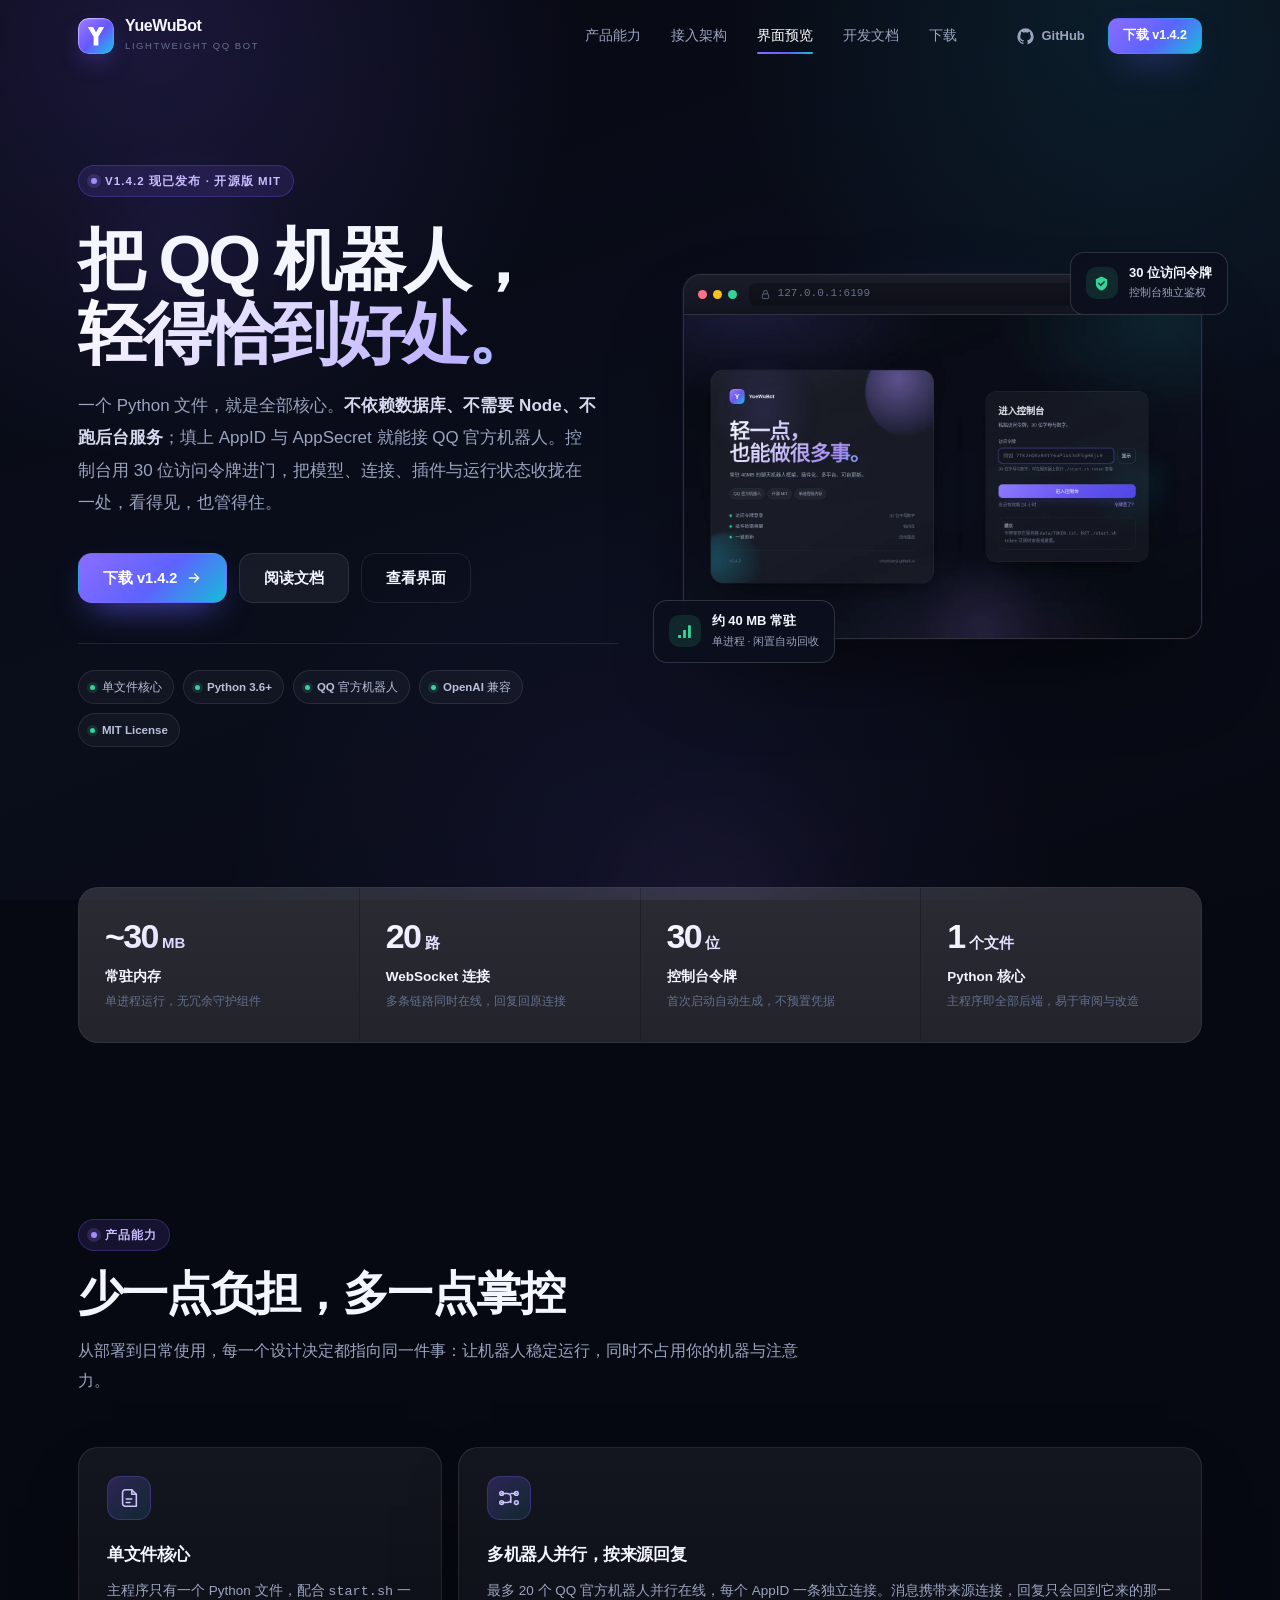
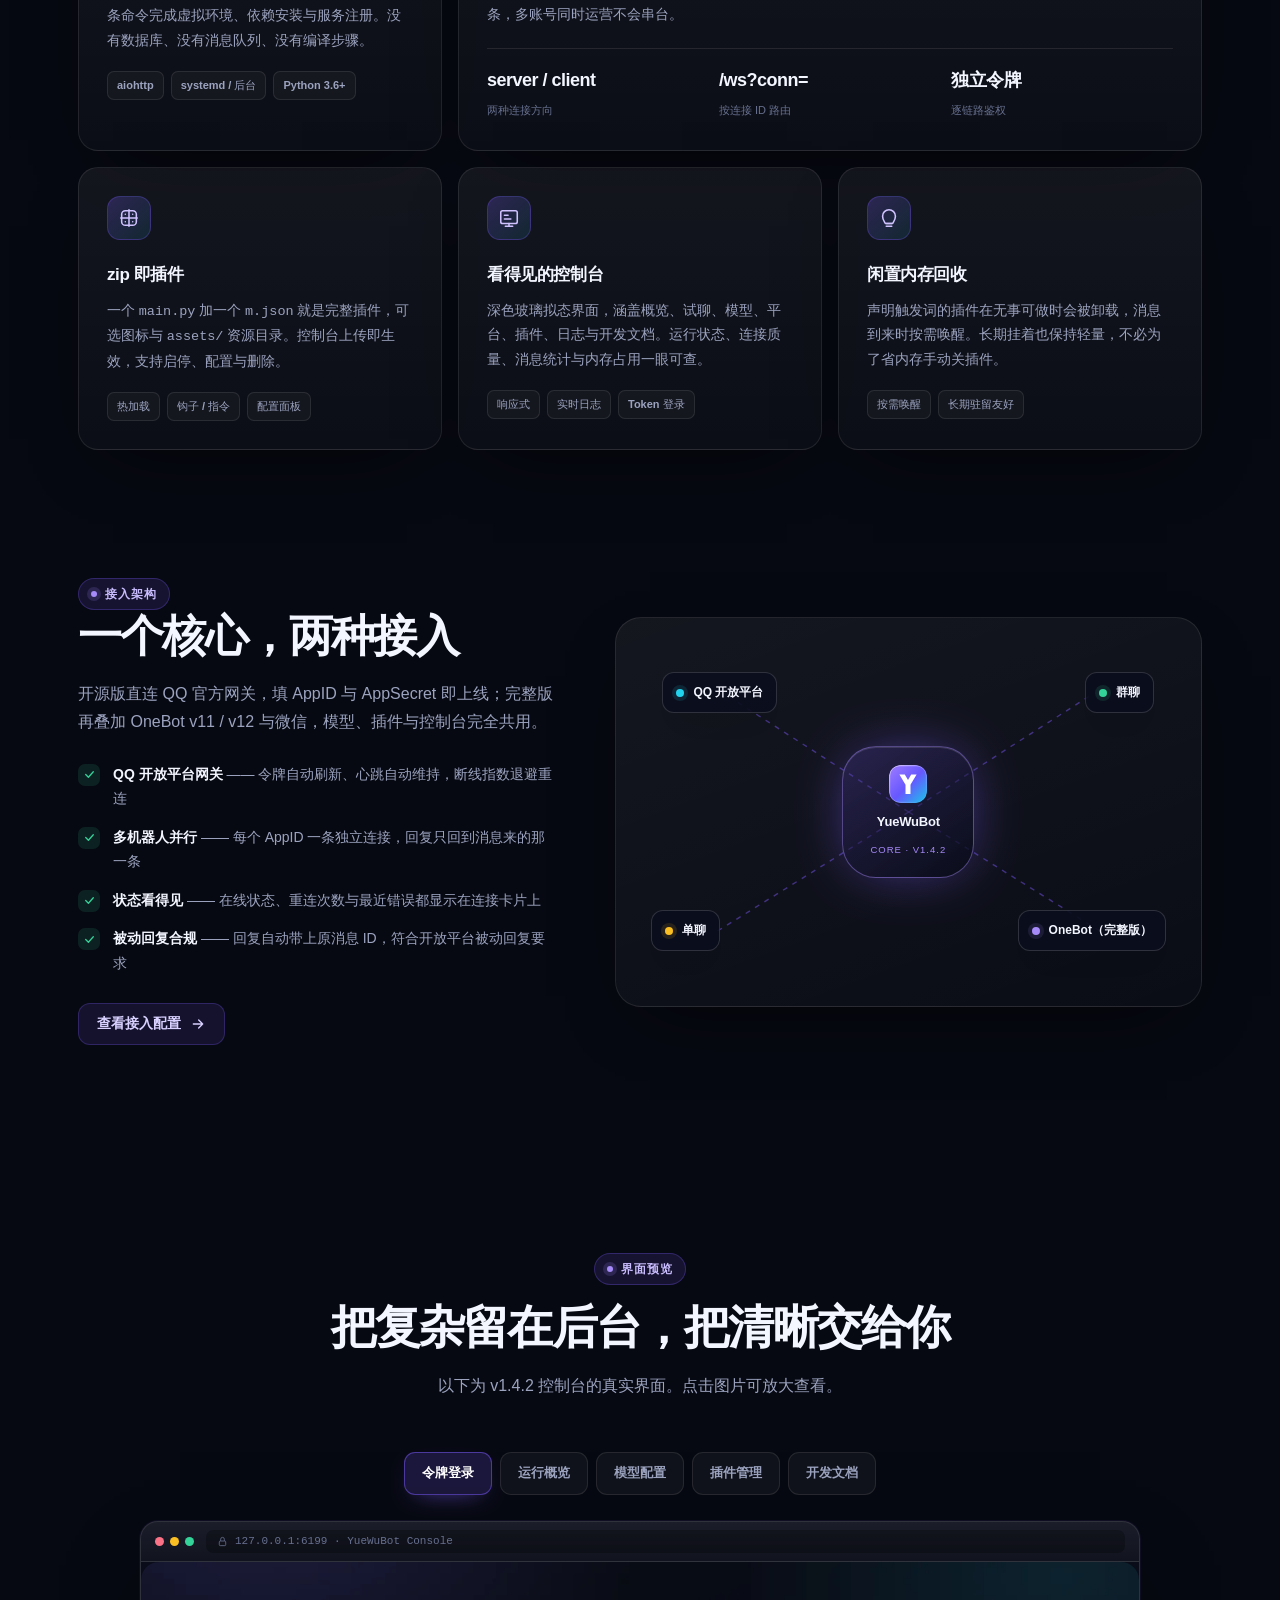
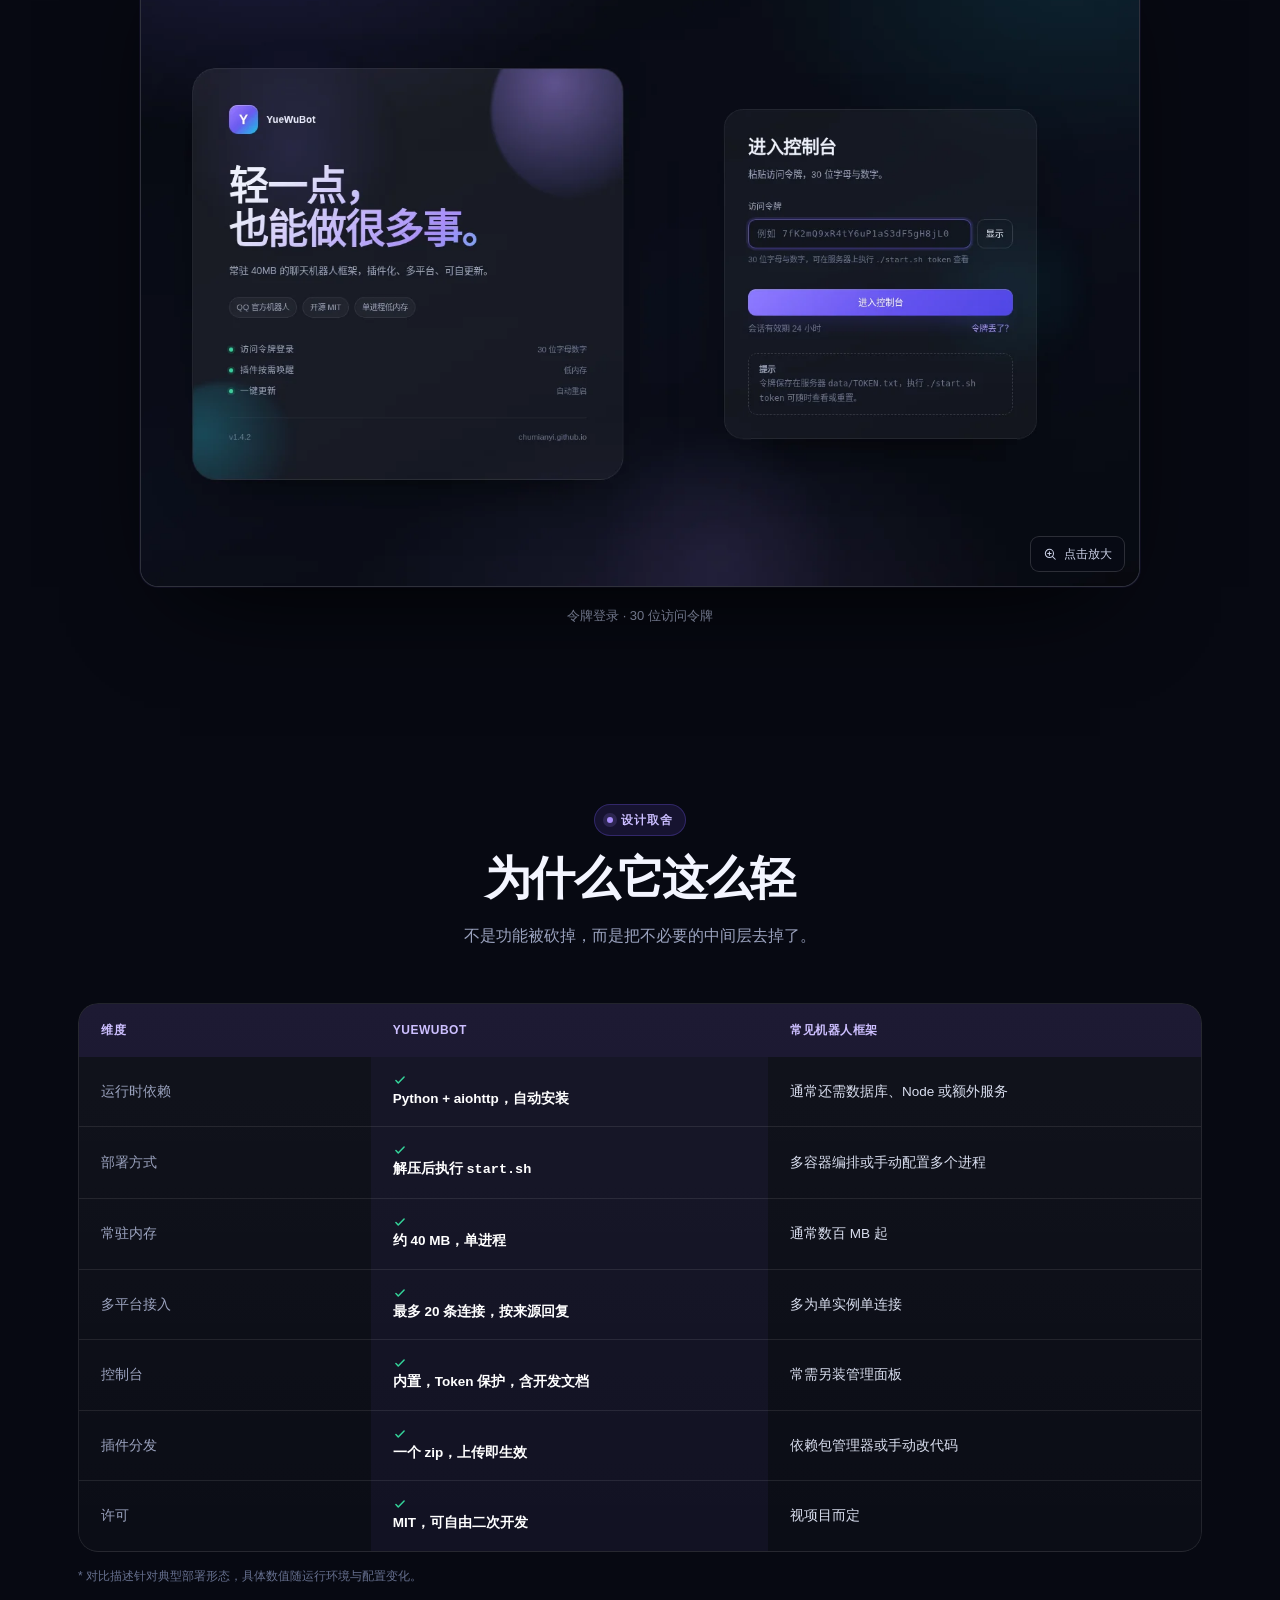
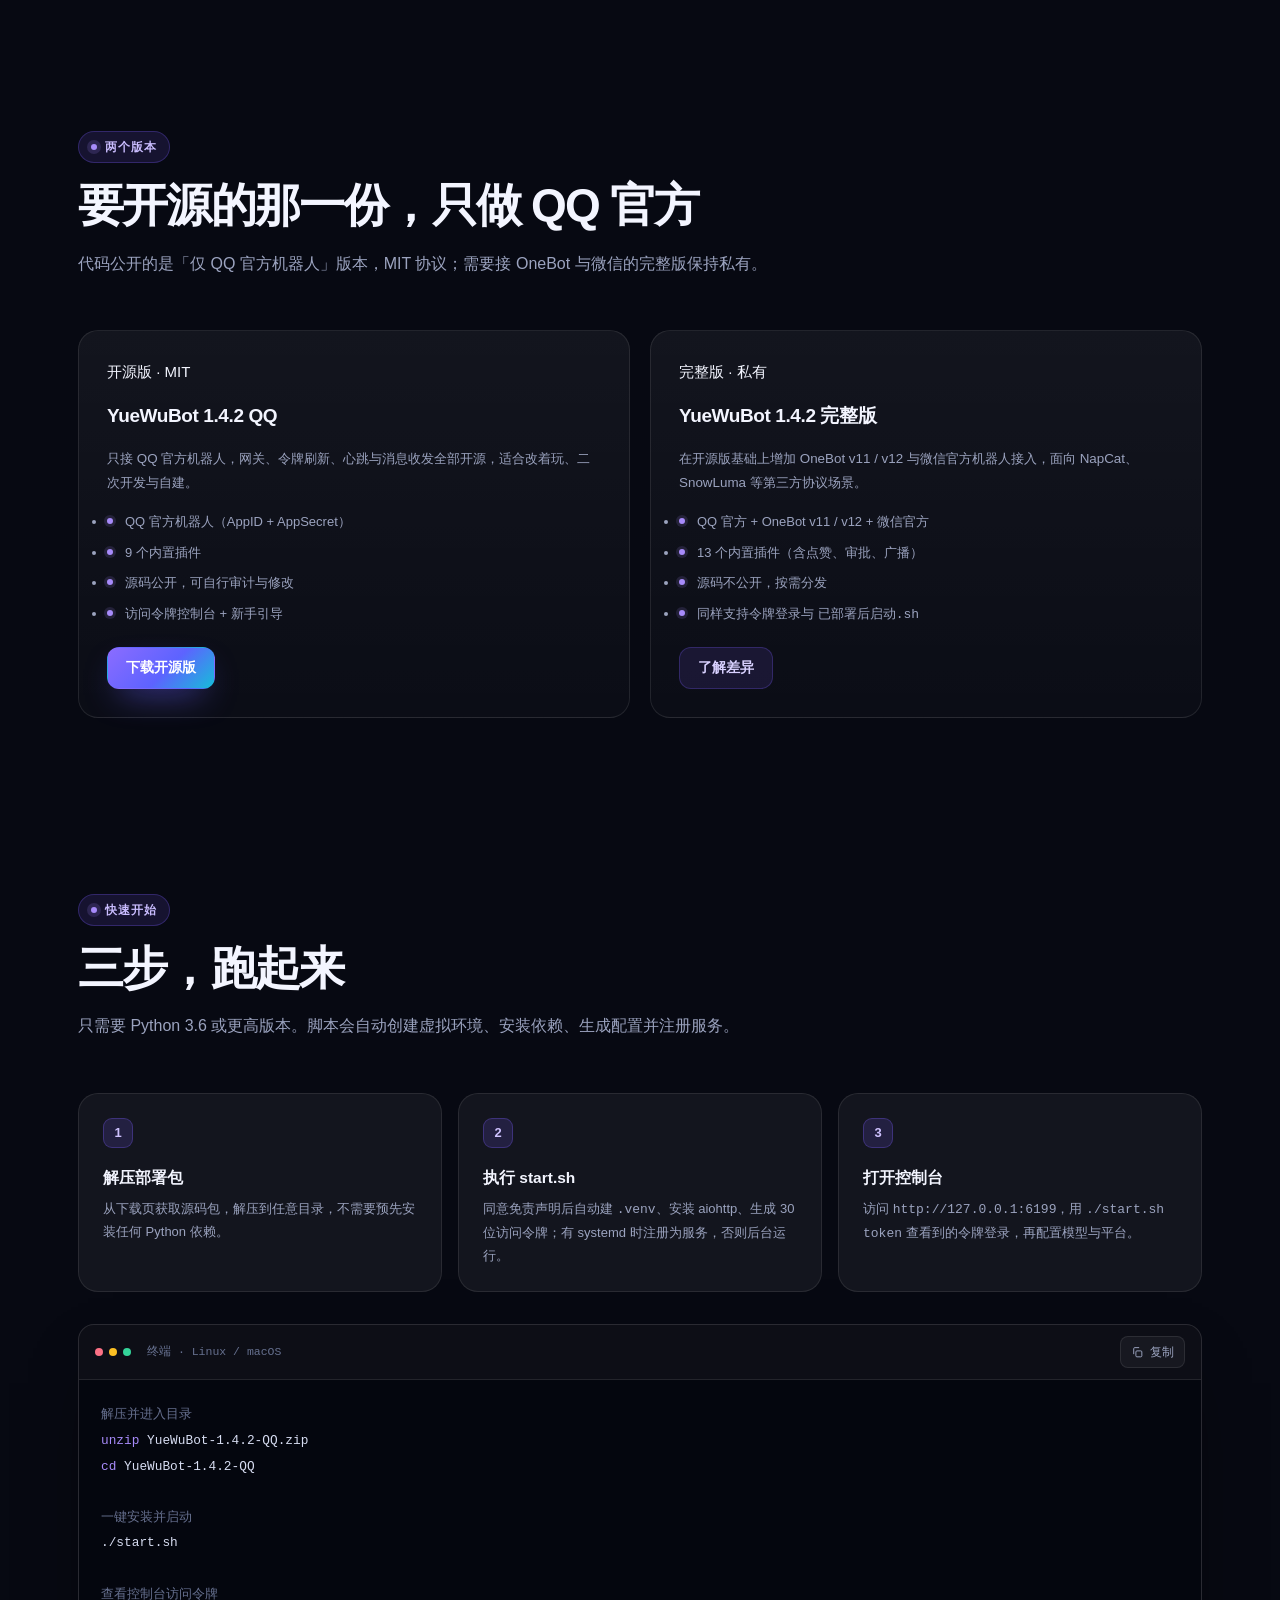
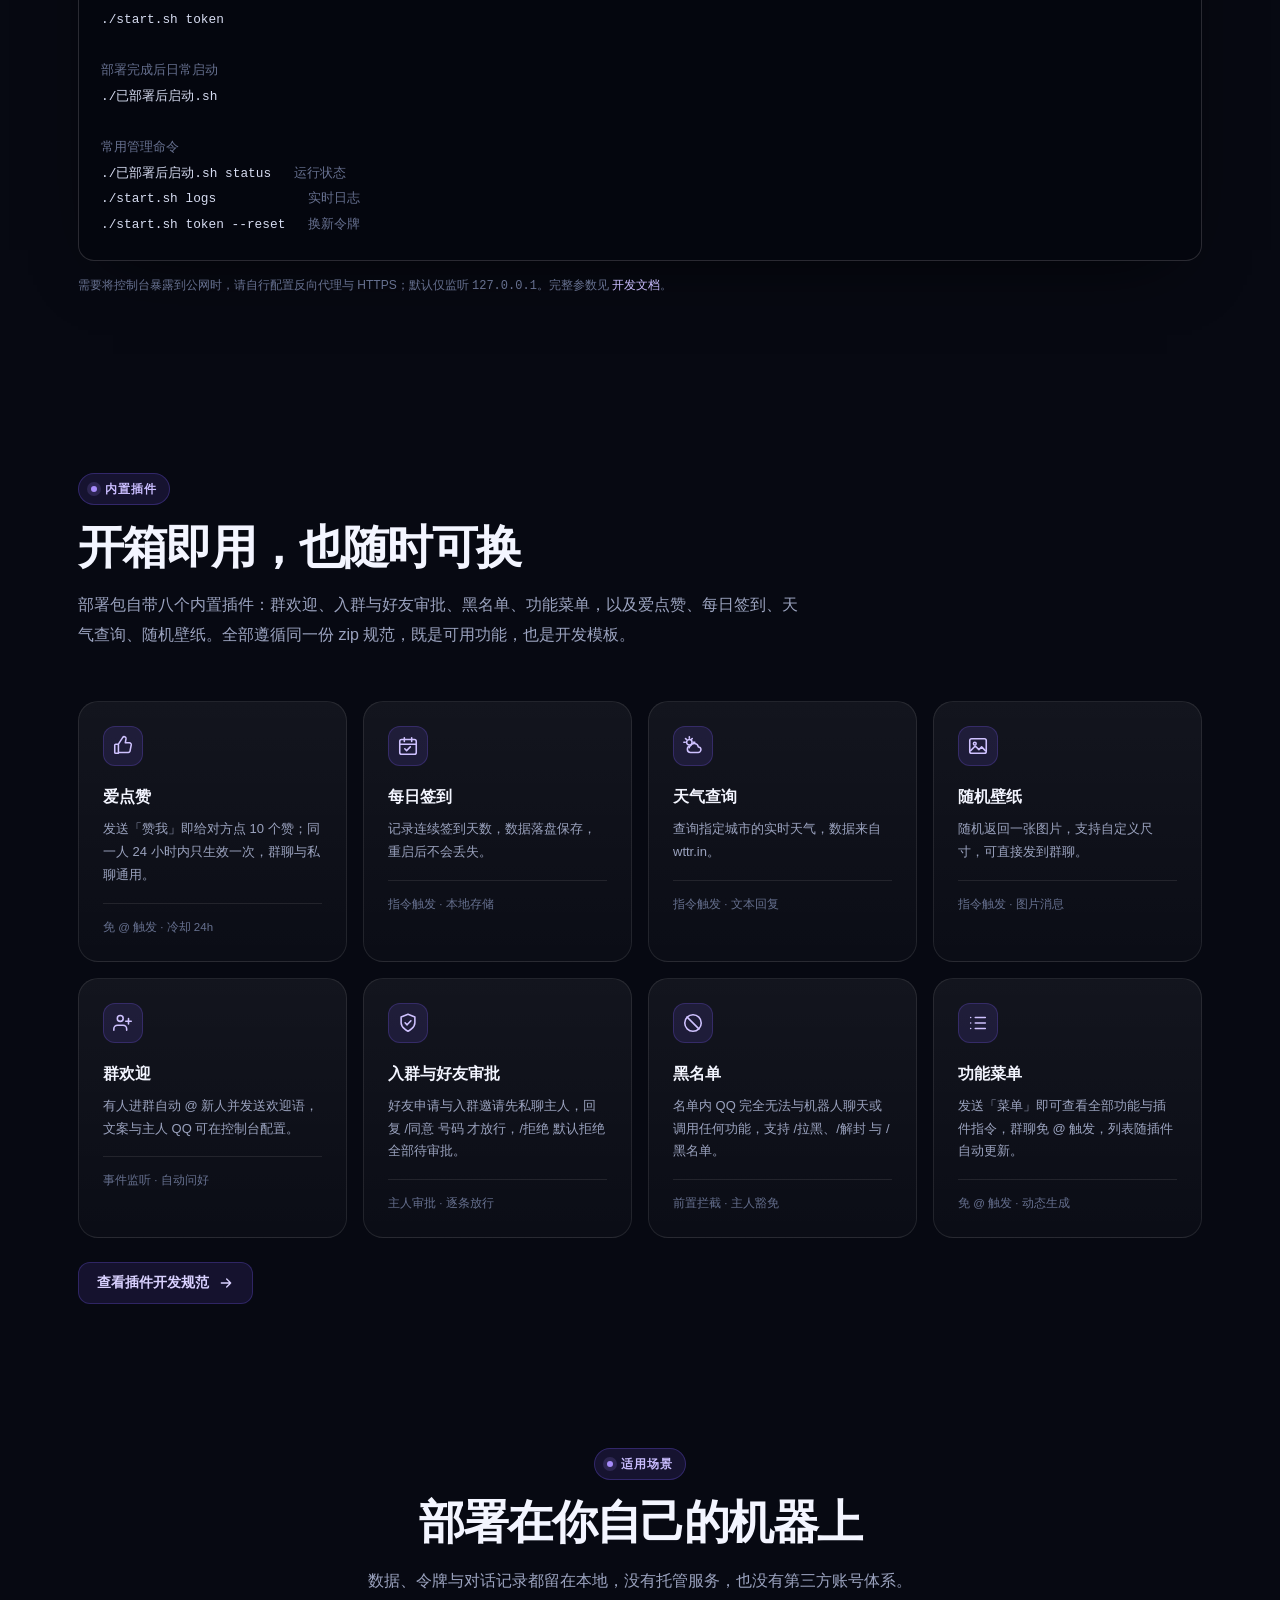
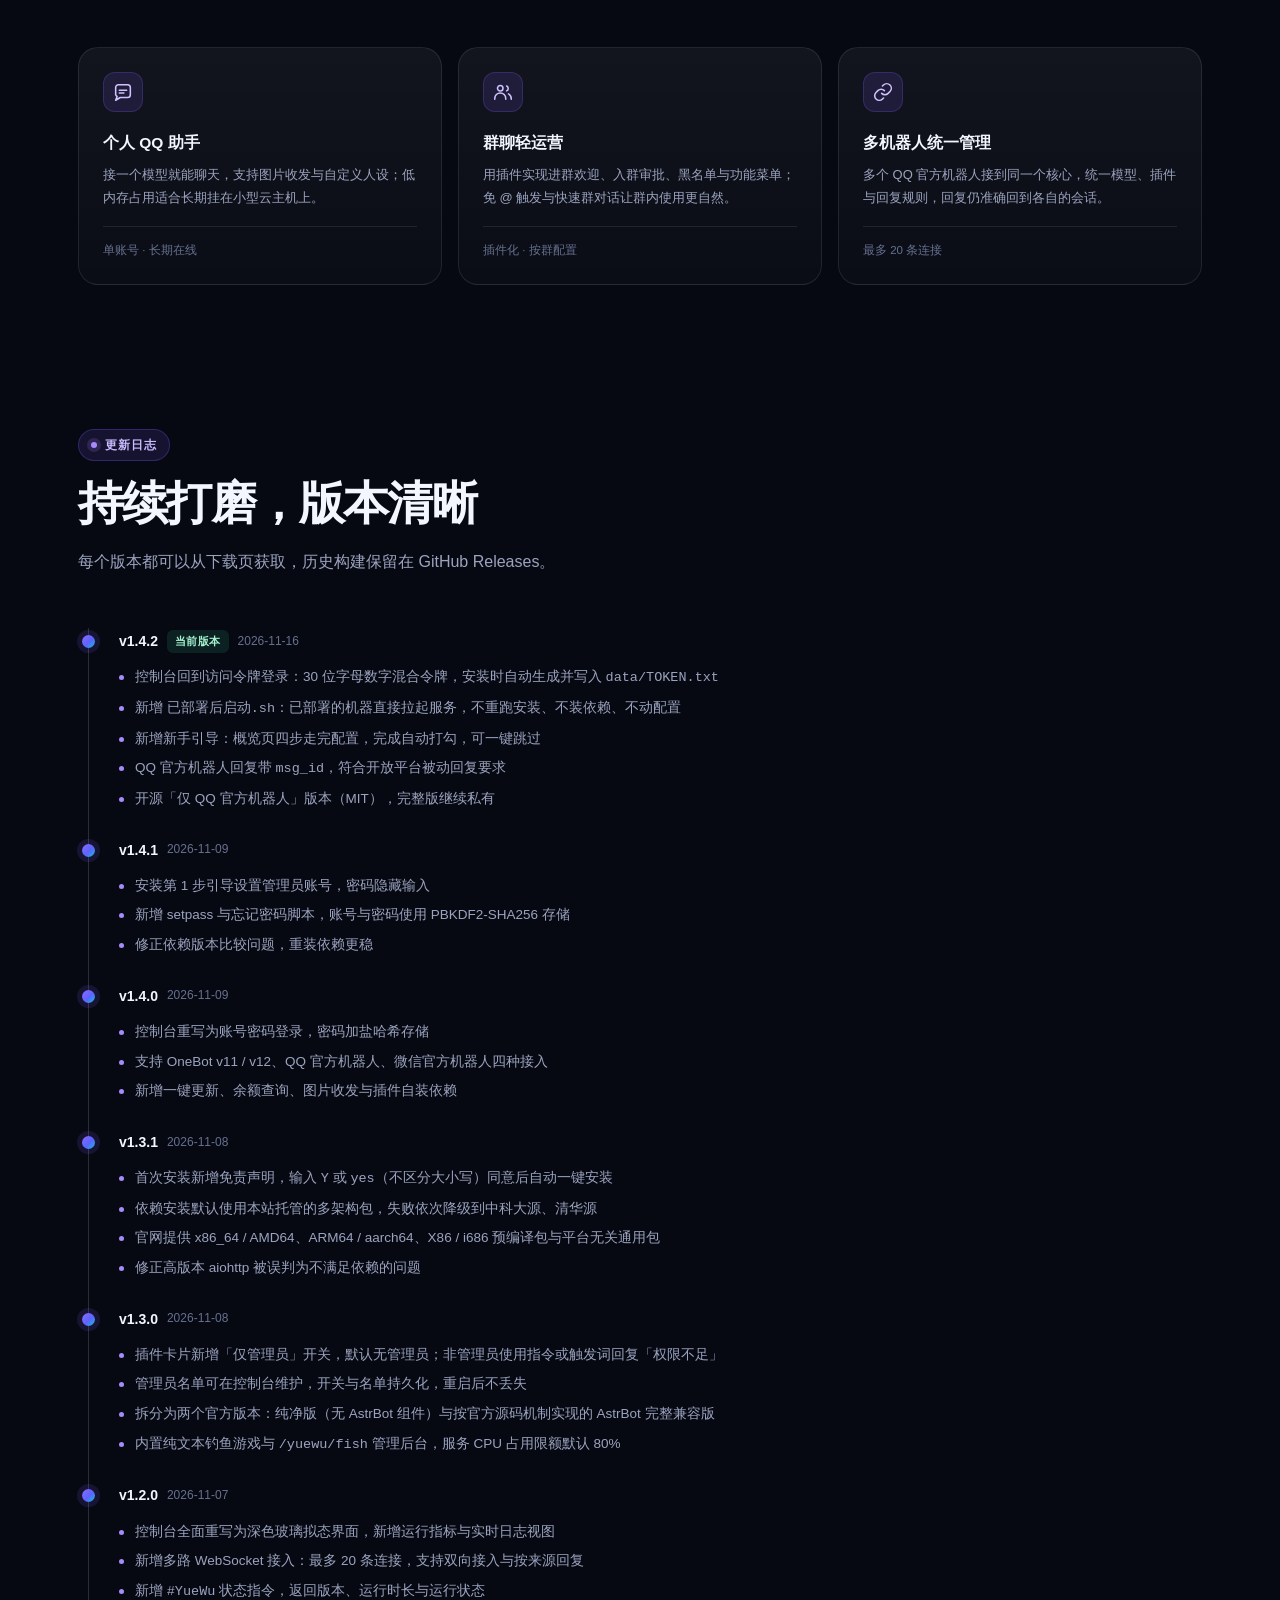
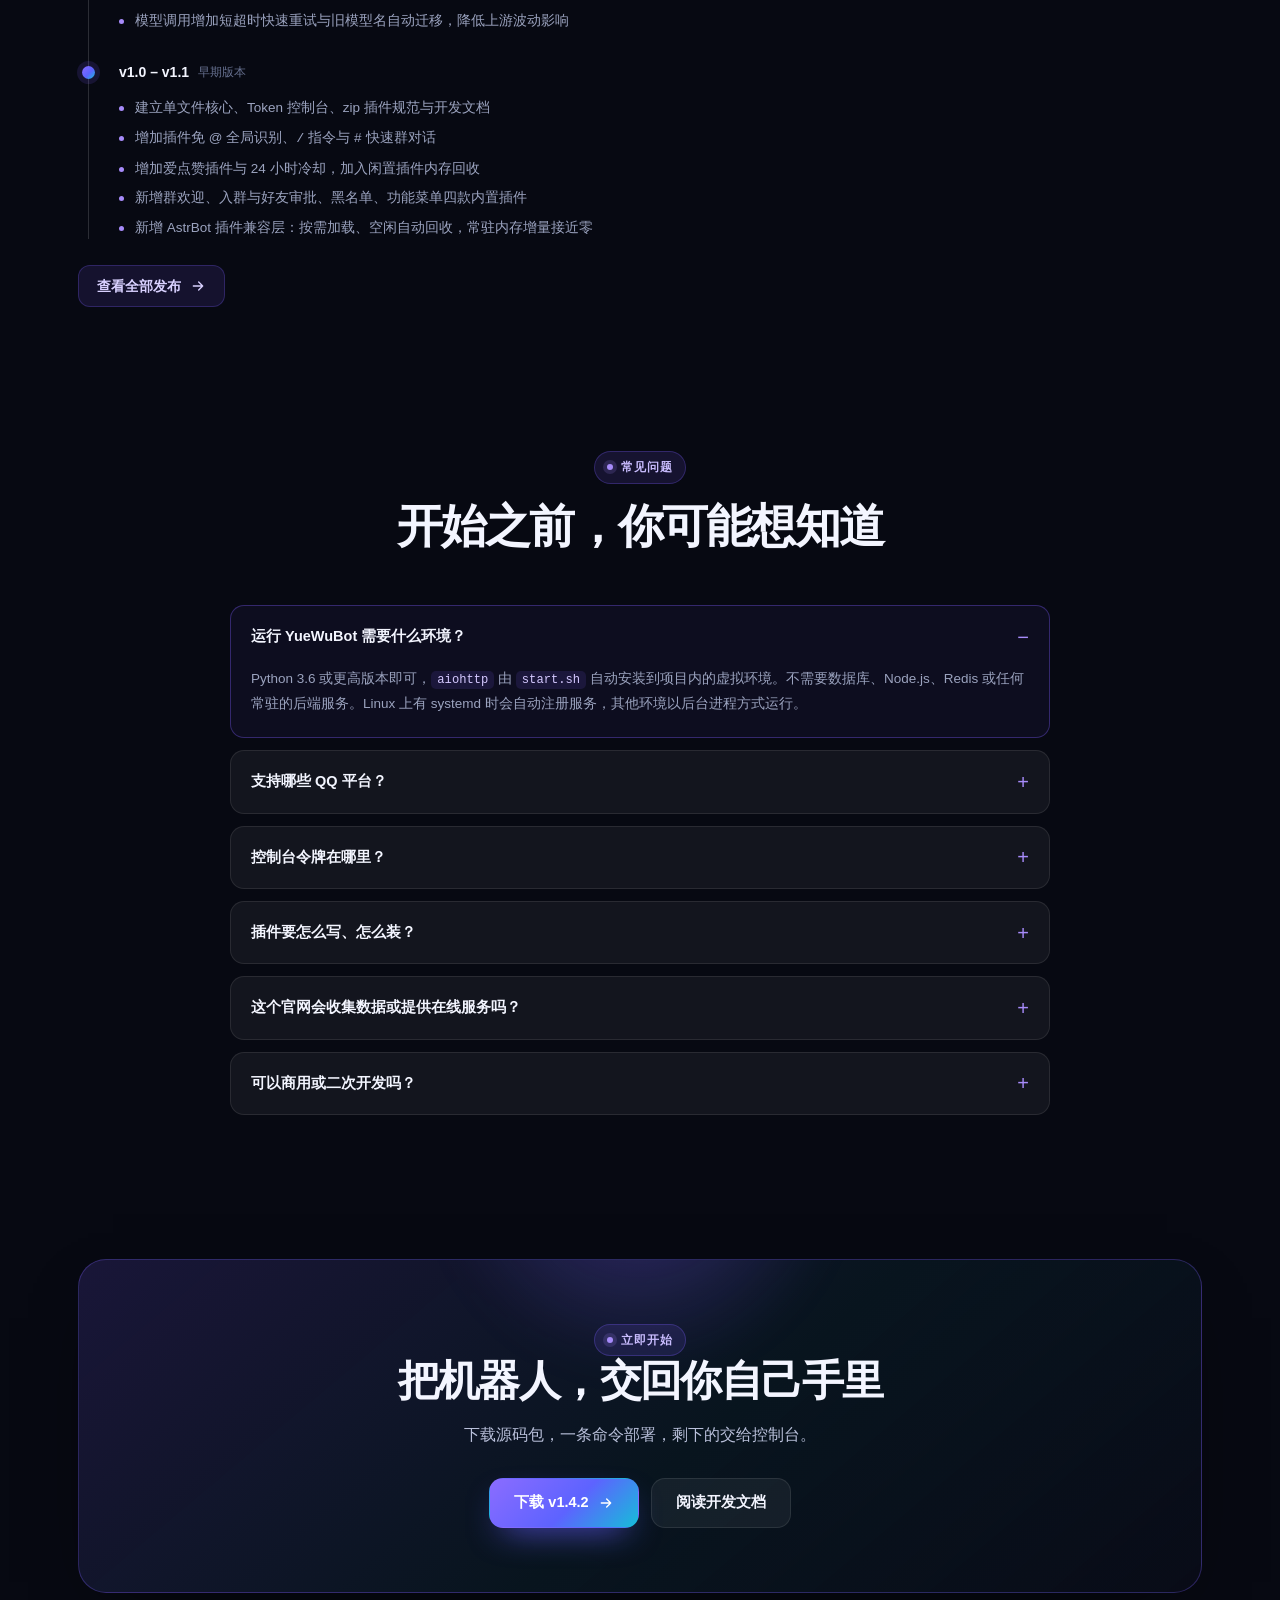
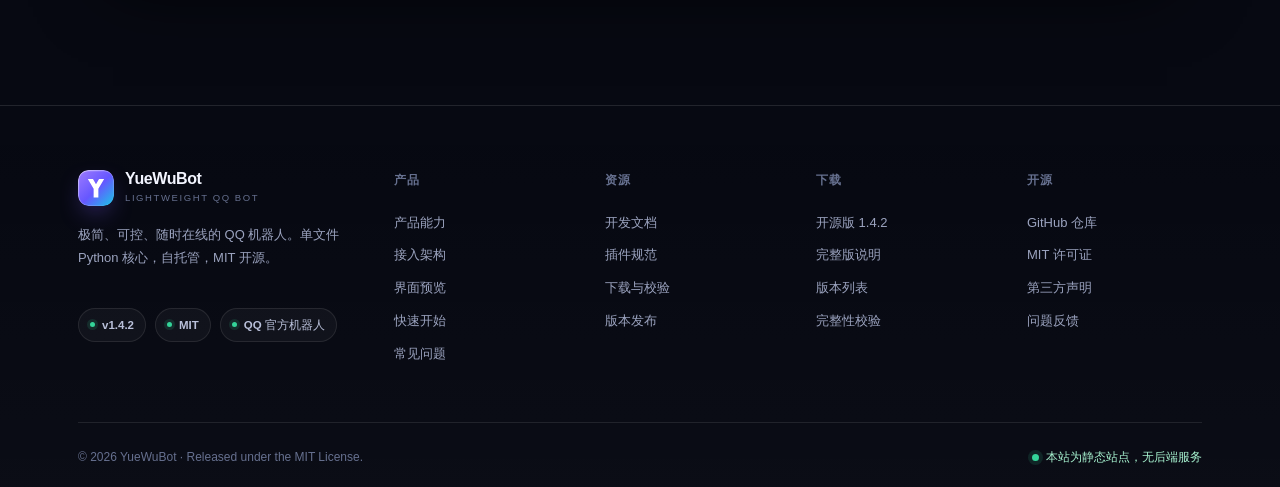
==== commit a80e34a3: "site: YueWuBot 1.4.2 (open-source QQ edition + token login)" ====
--- a/bot/index.html
+++ b/bot/index.html
@@ -3,376 +3,514 @@
 <head>
 <meta charset="utf-8">
 <meta name="viewport" content="width=device-width,initial-scale=1,viewport-fit=cover">
-<title>小鸟游星野 · YueWuBot 官方机器人</title>
-<meta name="description" content="YueWuBot 官方 QQ 机器人「小鸟游星野霸占地球」，QQ 3930535663。能聊天、点歌、解析视频、查天气，也能在群里签到、看图、管理秩序。">
-<meta name="keywords" content="YueWuBot,QQ机器人,小鸟游星野,官方机器人,点歌,视频解析">
-<meta name="theme-color" content="#f8fbff">
-<link rel="canonical" href="https://chumianyi.github.io/bot/">
-<link rel="icon" type="image/webp" href="assets/avatar-128.webp">
-<link rel="apple-touch-icon" href="assets/avatar-128.webp">
-<meta property="og:type" content="profile">
+<title>YueWuBot — 极简、可控、随时在线的 QQ 机器人</title>
+<meta name="description" content="YueWuBot 是一款单文件 Python 核心的极简 QQ 机器人：约 30MB 常驻内存、多路 OneBot WebSocket 接入、zip 插件、Token 保护的玻璃拟态控制台。MIT 开源，一条命令完成部署。">
+<meta name="keywords" content="YueWuBot,QQ 机器人,OneBot v11,SnowLuma,NapCat,Python 机器人,自托管,开源">
+<meta name="author" content="YueWuBot">
+<meta name="theme-color" content="#070912">
+<meta name="robots" content="index,follow">
+<link rel="canonical" href="https://chumianyi.github.io/">
+<link rel="icon" type="image/svg+xml" href="assets/img/logo.svg">
+<meta property="og:type" content="website">
 <meta property="og:site_name" content="YueWuBot">
-<meta property="og:title" content="小鸟游星野 · YueWuBot 官方机器人">
-<meta property="og:description" content="QQ 3930535663 · 已恢复人格。官方机器人，加个好友吧。">
-<meta property="og:url" content="https://chumianyi.github.io/bot/">
-<meta property="og:image" content="https://chumianyi.github.io/bot/assets/avatar.webp">
+<meta property="og:title" content="YueWuBot — 极简、可控、随时在线的 QQ 机器人">
+<meta property="og:description" content="单文件 Python 核心 · 约 30MB 内存 · 多路 OneBot WebSocket · 插件化 · MIT 开源">
+<meta property="og:url" content="https://chumianyi.github.io/">
+<meta property="og:image" content="https://chumianyi.github.io/assets/img/og-cover.png">
+<meta property="og:image:width" content="1200">
+<meta property="og:image:height" content="630">
 <meta name="twitter:card" content="summary_large_image">
-<meta name="twitter:title" content="小鸟游星野 · YueWuBot 官方机器人">
-<meta name="twitter:description" content="QQ 3930535663 · 已恢复人格。官方机器人，加个好友吧。">
-<meta name="twitter:image" content="https://chumianyi.github.io/bot/assets/avatar.webp">
-<link rel="stylesheet" href="assets/bot.css">
+<meta name="twitter:title" content="YueWuBot — 极简、可控、随时在线的 QQ 机器人">
+<meta name="twitter:description" content="单文件 Python 核心 · 约 30MB 内存 · 多路 OneBot WebSocket · 插件化 · MIT 开源">
+<meta name="twitter:image" content="https://chumianyi.github.io/assets/img/og-cover.png">
+<link rel="stylesheet" href="assets/css/site.css">
+<script type="application/ld+json">
+{
+  "@context": "https://schema.org",
+  "@type": "SoftwareApplication",
+  "name": "YueWuBot",
+  "alternateName": "月悟机器人",
+  "description": "单文件 Python 核心的极简 QQ 机器人，QQ 官方机器人开源版纯 MIT，访问令牌保护的控制台、zip 插件与闲置内存回收。",
+  "applicationCategory": "DeveloperApplication",
+  "applicationSubCategory": "Chat Bot Framework",
+  "operatingSystem": "Linux, macOS, Windows",
+  "programmingLanguage": "Python 3.6+",
+  "softwareVersion": "1.4.2",
+  "datePublished": "2026-11-16",
+  "license": "https://opensource.org/licenses/MIT",
+  "isAccessibleForFree": true,
+  "url": "https://chumianyi.github.io/",
+  "downloadUrl": "https://chumianyi.github.io/downloads/YueWuBot-1.4.2-QQ.zip",
+  "screenshot": "https://chumianyi.github.io/assets/img/preview-dashboard.webp",
+  "author": { "@type": "Organization", "name": "YueWuBot" },
+  "offers": { "@type": "Offer", "price": "0", "priceCurrency": "USD" }
+}
+</script>
 </head>
 <body>
-
-<header class="nav" id="nav">
-  <div class="nav-in">
-    <a class="bot-id" href="index.html" aria-label="官方机器人首页">
-      <img src="assets/avatar-128.webp" alt="小鸟游星野头像" width="34" height="34">
-      <span><b>小鸟游星野</b><small>YueWuBot 官方机器人</small></span>
+<a class="skip" href="#main">跳到主要内容</a>
+<div class="scene" aria-hidden="true"><i></i><i></i><i></i></div>
+
+<header class="nav">
+  <div class="wrap nav-in">
+    <a class="brand" href="index.html" aria-label="YueWuBot 首页">
+      <img src="assets/img/logo.svg" alt="YueWuBot 标志" width="36" height="36">
+      <span><b>YueWuBot</b><small>Lightweight QQ Bot</small></span>
     </a>
-    <nav class="nav-links" id="navLinks" aria-label="页面导航">
-      <a href="#abilities">能做什么</a>
-      <a href="#commands">常用指令</a>
-      <a href="#plugins">插件</a>
-      <a href="#start">怎么用</a>
-      <a href="#faq">常见问题</a>
-      <a href="docs.html">使用手册</a>
+    <nav class="nav-links" aria-label="主导航">
+      <a href="#features" data-section="features">产品能力</a>
+      <a href="#architecture" data-section="architecture">接入架构</a>
+      <a href="#showcase" data-section="showcase">界面预览</a>
+      <a href="docs.html">开发文档</a>
+      <a href="download.html">下载</a>
     </nav>
-    <div class="nav-spacer"></div>
-    <a class="btn primary" href="https://qm.qq.com/q/6MKLeBIvJu" target="_blank" rel="noopener noreferrer">
-      <svg viewBox="0 0 24 24" fill="none" stroke="currentColor" stroke-width="2" stroke-linecap="round" stroke-linejoin="round"><path d="M12 5v14M5 12h14"/></svg>
-      加为好友
-    </a>
-    <button class="menu-btn" id="menuBtn" type="button" aria-label="打开菜单" aria-expanded="false">
-      <svg viewBox="0 0 24 24" fill="none" stroke="currentColor" stroke-width="2" stroke-linecap="round"><path d="M4 7h16M4 12h16M4 17h16"/></svg>
+    <div class="nav-cta">
+      <a class="gh-link" href="https://github.com/chumianyi/chumianyi.github.io" target="_blank" rel="noopener noreferrer" aria-label="在 GitHub 查看源码">
+        <svg viewBox="0 0 24 24"><path d="M12 .5A11.5 11.5 0 0 0 .5 12a11.5 11.5 0 0 0 7.86 10.92c.57.1.78-.25.78-.55v-2c-3.2.7-3.88-1.37-3.88-1.37-.52-1.33-1.28-1.69-1.28-1.69-1.05-.72.08-.7.08-.7 1.16.08 1.77 1.19 1.77 1.19 1.03 1.77 2.7 1.26 3.36.96.1-.75.4-1.26.73-1.55-2.55-.29-5.24-1.28-5.24-5.7 0-1.26.45-2.29 1.19-3.1-.12-.29-.52-1.46.11-3.05 0 0 .97-.31 3.18 1.18a11 11 0 0 1 5.8 0c2.2-1.49 3.17-1.18 3.17-1.18.63 1.59.23 2.76.11 3.05.74.81 1.19 1.84 1.19 3.1 0 4.43-2.69 5.4-5.25 5.69.41.36.78 1.06.78 2.14v3.17c0 .3.2.66.79.55A11.5 11.5 0 0 0 23.5 12 11.5 11.5 0 0 0 12 .5Z"/></svg>
+        GitHub
+      </a>
+      <a class="btn primary sm" href="download.html">下载 v1.4.2</a>
+    </div>
+    <button class="menu-btn" type="button" aria-label="打开菜单" aria-expanded="false">
+      <svg viewBox="0 0 24 24"><path d="M4 7h16M4 12h16M4 17h16" stroke-linecap="round"/></svg>
     </button>
   </div>
+  <div class="mobile-menu">
+    <a href="#features">产品能力</a>
+    <a href="#architecture">接入架构</a>
+    <a href="#showcase">界面预览</a>
+    <a href="docs.html">开发文档</a>
+    <a href="download.html">下载</a>
+    <a href="https://github.com/chumianyi/chumianyi.github.io" target="_blank" rel="noopener noreferrer">GitHub 源码</a>
+    <a class="btn primary" href="download.html">下载 v1.4.2</a>
+  </div>
 </header>
 
-<section class="hero">
-  <div class="hero-bg" aria-hidden="true"></div>
-  <div class="hero-in">
-    <div class="hero-copy">
-      <span class="status"><i></i>在线<em>· 基于 YueWuBot v1.4.1</em></span>
-      <h1>
-        <span class="name-line">小鸟游星野</span>
-        <span class="name-line">霸占地球<span class="emoji">🌏</span></span>
-      </h1>
-      <div class="handle">
-        <span class="tag">QQ <b>3930535663</b></span>
-        <span class="tag">ID <b>Kismetless</b></span>
-        <span class="tag">官方</span>
-      </div>
-      <p class="sig">签名：<strong>「已恢复人格」</strong></p>
-      <p class="desc">住在 QQ 里的日常搭子。可以陪聊，也能点歌、解析视频、查天气，或者在群里安安静静地签到、收图。最喜欢的事，是被人想起来。</p>
-      <div class="hero-cta">
-        <a class="btn primary qq-join" href="https://qm.qq.com/q/6MKLeBIvJu" target="_blank" rel="noopener noreferrer">
-          <svg viewBox="0 0 24 24" fill="none" stroke="currentColor" stroke-width="2" stroke-linecap="round" stroke-linejoin="round"><path d="M12 5v14M5 12h14"/></svg>
-          加她为好友
-        </a>
-        <a class="btn ghost" href="#abilities">看看能做什么</a>
-      </div>
-      <p class="hero-note">
-        <svg viewBox="0 0 24 24" fill="none" stroke="currentColor" stroke-width="2" stroke-linecap="round"><path d="M12 22s8-4 8-10V5l-8-3-8 3v7c0 6 8 10 8 10Z"/></svg>
-        点击后跳转 QQ 添加好友页，也可在 QQ 内搜索 3930535663
-      </p>
-    </div>
-
-    <div class="profile-wrap">
-      <div class="profile-glow" aria-hidden="true"></div>
-      <div class="card">
-        <div class="card-top"><span class="hint">个人资料</span></div>
-        <div class="card-body">
-          <div class="card-avatar"><img src="assets/avatar.webp" alt="小鸟游星野的头像" width="96" height="96"></div>
-          <h2 class="card-name">小鸟游星野霸占地球<span class="emoji">🌏</span></h2>
-          <div class="card-sub">
-            <span class="qq">QQ 3930535663</span>
-            <span class="dot"></span>
-            <span>ID: Kismetless</span>
-            <span class="card-status"><i></i>在线</span>
+<main id="main">
+  <section class="hero">
+    <div class="wrap hero-grid">
+      <div class="reveal">
+        <span class="eyebrow"><span class="dot"></span> v1.4.2 现已发布 · 开源版 MIT</span>
+        <h1><span>把 QQ 机器人，</span><span class="grad-text">轻得恰到好处。</span></h1>
+        <p class="hero-lead">一个 Python 文件，就是全部核心。<strong>不依赖数据库、不需要 Node、不跑后台服务</strong>；填上 AppID 与 AppSecret 就能接 QQ 官方机器人。控制台用 30 位访问令牌进门，把模型、连接、插件与运行状态收拢在一处，看得见，也管得住。</p>
+        <div class="hero-actions">
+          <a class="btn primary lg" href="download.html">下载 v1.4.2 <svg class="arrow" viewBox="0 0 24 24"><path d="M5 12h14m-6-6 6 6-6 6" fill="none" stroke="currentColor" stroke-width="2" stroke-linecap="round" stroke-linejoin="round"/></svg></a>
+          <a class="btn lg" href="docs.html">阅读文档</a>
+          <a class="btn ghost lg" href="#showcase">查看界面</a>
+        </div>
+        <div class="hero-trust">
+          <span>单文件核心</span><span>Python 3.6+</span><span>QQ 官方机器人</span><span>OpenAI 兼容</span><span>MIT License</span>
+        </div>
+      </div>
+      <div class="hero-visual reveal d2">
+        <div class="browser">
+          <div class="browser-bar">
+            <div class="dots"><i></i><i></i><i></i></div>
+            <div class="browser-url"><svg viewBox="0 0 24 24"><rect x="5" y="11" width="14" height="10" rx="2"/><path d="M8 11V7a4 4 0 0 1 8 0v4"/></svg>127.0.0.1:6199</div>
           </div>
-          <div class="card-rows">
-            <div class="card-row">
-              <span class="k"><svg viewBox="0 0 24 24" fill="none" stroke="currentColor" stroke-width="1.9" stroke-linecap="round"><path d="M4 6h16M4 12h10M4 18h7"/></svg>签名</span>
-              <span class="v">已恢复人格</span>
-            </div>
-            <div class="card-row">
-              <span class="k"><svg viewBox="0 0 24 24" fill="none" stroke="currentColor" stroke-width="1.9" stroke-linecap="round"><circle cx="12" cy="8" r="3.4"/><path d="M5 20c0-3.6 3.1-6 7-6s7 2.4 7 6"/></svg>性别</span>
-              <span class="v">女</span>
-            </div>
-            <div class="card-row">
-              <span class="k"><svg viewBox="0 0 24 24" fill="none" stroke="currentColor" stroke-width="1.9" stroke-linecap="round"><rect x="3.5" y="5" width="17" height="15" rx="3"/><path d="M8 3v4M16 3v4M3.5 10h17"/></svg>生日</span>
-              <span class="v">1月2日<small>摩羯座</small></span>
-            </div>
+          <div class="browser-body"><img src="assets/img/preview-login.webp" alt="YueWuBot 控制台令牌登录界面" width="1440" height="900" loading="eager"></div>
+        </div>
+        <div class="float-card float-top">
+          <span class="fc-icon"><svg viewBox="0 0 24 24"><path d="M12 2 4 6v6c0 5 3.4 8.6 8 10 4.6-1.4 8-5 8-10V6l-8-4Zm-1 14-4-4 1.4-1.4L11 13.2l4.6-4.6L17 10l-6 6Z"/></svg></span>
+          <span><b>30 位访问令牌</b><small>控制台独立鉴权</small></span>
+        </div>
+        <div class="float-card float-bottom">
+          <span class="fc-icon"><svg viewBox="0 0 24 24"><path d="M3 17h4v4H3v-4Zm7-7h4v11h-4V10Zm7-7h4v18h-4V3Z"/></svg></span>
+          <span><b>约 40 MB 常驻</b><small>单进程 · 闲置自动回收</small></span>
+        </div>
+      </div>
+    </div>
+  </section>
+
+  <section class="section tight">
+    <div class="wrap">
+      <div class="metrics reveal">
+        <div class="metric"><div class="num">~30<small> MB</small></div><b>常驻内存</b><p>单进程运行，无冗余守护组件</p></div>
+        <div class="metric"><div class="num">20<small> 路</small></div><b>WebSocket 连接</b><p>多条链路同时在线，回复回原连接</p></div>
+        <div class="metric"><div class="num">30<small> 位</small></div><b>控制台令牌</b><p>首次启动自动生成，不预置凭据</p></div>
+        <div class="metric"><div class="num">1<small> 个文件</small></div><b>Python 核心</b><p>主程序即全部后端，易于审阅与改造</p></div>
+      </div>
+    </div>
+  </section>
+
+  <section class="section" id="features">
+    <div class="wrap">
+      <div class="section-head reveal">
+        <span class="eyebrow"><span class="dot"></span> 产品能力</span>
+        <h2>少一点负担，多一点掌控</h2>
+        <p>从部署到日常使用，每一个设计决定都指向同一件事：让机器人稳定运行，同时不占用你的机器与注意力。</p>
+      </div>
+      <div class="bento">
+        <article class="feature reveal">
+          <div class="f-icon"><svg viewBox="0 0 24 24"><path d="M8 3h7l5 5v13H8a3 3 0 0 1-3-3V6a3 3 0 0 1 3-3Z"/><path d="M15 3v5h5M9 13h6M9 17h4"/></svg></div>
+          <h3>单文件核心</h3>
+          <p>主程序只有一个 Python 文件，配合 <code>start.sh</code> 一条命令完成虚拟环境、依赖安装与服务注册。没有数据库、没有消息队列、没有编译步骤。</p>
+          <div class="f-tags"><span>aiohttp</span><span>systemd / 后台</span><span>Python 3.6+</span></div>
+        </article>
+        <article class="feature wide reveal d1">
+          <div class="f-icon"><svg viewBox="0 0 24 24"><path d="M4 7h6a4 4 0 0 1 4 4v6M20 7h-6M4 17h6a4 4 0 0 0 4-4"/><circle cx="4" cy="7" r="2"/><circle cx="20" cy="7" r="2"/><circle cx="4" cy="17" r="2"/><circle cx="20" cy="17" r="2"/></svg></div>
+          <h3>多机器人并行，按来源回复</h3>
+          <p>最多 20 个 QQ 官方机器人并行在线，每个 AppID 一条独立连接。消息携带来源连接，回复只会回到它来的那一条，多账号同时运营不会串台。</p>
+          <div class="f-mini">
+            <div><b>server / client</b><small>两种连接方向</small></div>
+            <div><b>/ws?conn=</b><small>按连接 ID 路由</small></div>
+            <div><b>独立令牌</b><small>逐链路鉴权</small></div>
           </div>
-          <div class="card-foot">
-            <span>YueWuBot 官方机器人</span>
-            <a href="https://qm.qq.com/q/6MKLeBIvJu" target="_blank" rel="noopener noreferrer">加好友</a>
+        </article>
+        <article class="feature reveal">
+          <div class="f-icon"><svg viewBox="0 0 24 24"><path d="M12 3v18M3 12h18"/><rect x="4" y="4" width="16" height="16" rx="4"/><path d="M8 8h.01M16 8h.01M8 16h.01M16 16h.01"/></svg></div>
+          <h3>zip 即插件</h3>
+          <p>一个 <code>main.py</code> 加一个 <code>m.json</code> 就是完整插件，可选图标与 <code>assets/</code> 资源目录。控制台上传即生效，支持启停、配置与删除。</p>
+          <div class="f-tags"><span>热加载</span><span>钩子 / 指令</span><span>配置面板</span></div>
+        </article>
+        <article class="feature reveal d1">
+          <div class="f-icon"><svg viewBox="0 0 24 24"><rect x="3" y="4" width="18" height="14" rx="2"/><path d="M8 21h8M12 18v3M7 9h4M7 13h7"/></svg></div>
+          <h3>看得见的控制台</h3>
+          <p>深色玻璃拟态界面，涵盖概览、试聊、模型、平台、插件、日志与开发文档。运行状态、连接质量、消息统计与内存占用一眼可查。</p>
+          <div class="f-tags"><span>响应式</span><span>实时日志</span><span>Token 登录</span></div>
+        </article>
+        <article class="feature reveal d2">
+          <div class="f-icon"><svg viewBox="0 0 24 24"><path d="M12 3a7 7 0 0 0-7 7c0 4 2 6 3 8h8c1-2 3-4 3-8a7 7 0 0 0-7-7Z"/><path d="M9 21h6M9 18h6"/></svg></div>
+          <h3>闲置内存回收</h3>
+          <p>声明触发词的插件在无事可做时会被卸载，消息到来时按需唤醒。长期挂着也保持轻量，不必为了省内存手动关插件。</p>
+          <div class="f-tags"><span>按需唤醒</span><span>长期驻留友好</span></div>
+        </article>
+      </div>
+    </div>
+  </section>
+
+  <section class="section" id="architecture" style="padding-top:24px">
+    <div class="wrap arch">
+      <div class="reveal">
+        <span class="eyebrow"><span class="dot"></span> 接入架构</span>
+        <h2 class="section-head" style="margin-bottom:0"><span style="font-size:clamp(30px,4vw,44px);letter-spacing:-1.8px;font-weight:780;line-height:1.18">一个核心，两种接入</span></h2>
+        <p class="section-head" style="margin:16px 0 0;color:var(--muted);font-size:16px;max-width:none">开源版直连 QQ 官方网关，填 AppID 与 AppSecret 即上线；完整版再叠加 OneBot v11 / v12 与微信，模型、插件与控制台完全共用。</p>
+        <ul class="arch-list">
+          <li><span class="tick"><svg viewBox="0 0 24 24"><path d="m5 12 5 5L19 7" stroke-linecap="round" stroke-linejoin="round"/></svg></span><span><b>QQ 开放平台网关</b> —— 令牌自动刷新、心跳自动维持，断线指数退避重连</span></li>
+          <li><span class="tick"><svg viewBox="0 0 24 24"><path d="m5 12 5 5L19 7" stroke-linecap="round" stroke-linejoin="round"/></svg></span><span><b>多机器人并行</b> —— 每个 AppID 一条独立连接，回复只回到消息来的那一条</span></li>
+          <li><span class="tick"><svg viewBox="0 0 24 24"><path d="m5 12 5 5L19 7" stroke-linecap="round" stroke-linejoin="round"/></svg></span><span><b>状态看得见</b> —— 在线状态、重连次数与最近错误都显示在连接卡片上</span></li>
+          <li><span class="tick"><svg viewBox="0 0 24 24"><path d="m5 12 5 5L19 7" stroke-linecap="round" stroke-linejoin="round"/></svg></span><span><b>被动回复合规</b> —— 回复自动带上原消息 ID，符合开放平台被动回复要求</span></li>
+        </ul>
+        <div style="margin-top:28px"><a class="btn soft" href="docs.html#platform">查看接入配置 <svg class="arrow" viewBox="0 0 24 24"><path d="M5 12h14m-6-6 6 6-6 6" fill="none" stroke="currentColor" stroke-width="2" stroke-linecap="round" stroke-linejoin="round"/></svg></a></div>
+      </div>
+      <div class="topology reveal d2" role="img" aria-label="YueWuBot 核心连接 QQ 官方机器人与 OneBot 平台的架构示意">
+        <svg class="topo-lines" viewBox="0 0 100 100" preserveAspectRatio="none" aria-hidden="true">
+          <line x1="50" y1="50" x2="19" y2="20" vector-effect="non-scaling-stroke"/>
+          <line x1="50" y1="50" x2="81" y2="20" vector-effect="non-scaling-stroke"/>
+          <line x1="50" y1="50" x2="17" y2="81" vector-effect="non-scaling-stroke"/>
+          <line x1="50" y1="50" x2="83" y2="81" vector-effect="non-scaling-stroke"/>
+        </svg>
+        <div class="topo-core"><img src="assets/img/logo.svg" alt="" width="38" height="38"><b>YueWuBot</b><small>Core · v1.4.2</small></div>
+        <div class="topo-node n1"><i></i> QQ 开放平台</div>
+        <div class="topo-node n2"><i></i> 群聊</div>
+        <div class="topo-node n3"><i></i> 单聊</div>
+        <div class="topo-node n4"><i></i> OneBot（完整版）</div>
+      </div>
+    </div>
+  </section>
+
+  <section class="section" id="showcase">
+    <div class="wrap">
+      <div class="section-head center reveal">
+        <span class="eyebrow"><span class="dot"></span> 界面预览</span>
+        <h2>把复杂留在后台，把清晰交给你</h2>
+        <p>以下为 v1.4.2 控制台的真实界面。点击图片可放大查看。</p>
+      </div>
+      <div class="showcase-frame reveal d1">
+        <div class="tabs" role="tablist" aria-label="界面预览切换">
+          <button class="tab active" type="button" data-index="0" role="tab" aria-selected="true">令牌登录</button>
+          <button class="tab" type="button" data-index="1" role="tab" aria-selected="false">运行概览</button>
+          <button class="tab" type="button" data-index="2" role="tab" aria-selected="false">模型配置</button>
+          <button class="tab" type="button" data-index="3" role="tab" aria-selected="false">插件管理</button>
+          <button class="tab" type="button" data-index="4" role="tab" aria-selected="false">开发文档</button>
+        </div>
+        <div class="browser">
+          <div class="browser-bar">
+            <div class="dots"><i></i><i></i><i></i></div>
+            <div class="browser-url"><svg viewBox="0 0 24 24"><rect x="5" y="11" width="14" height="10" rx="2"/><path d="M8 11V7a4 4 0 0 1 8 0v4"/></svg>127.0.0.1:6199 · YueWuBot Console</div>
           </div>
-        </div>
-      </div>
-    </div>
-  </div>
-</section>
-
-<section class="sec" id="abilities">
-  <div class="sec-in">
-    <div class="sec-head">
-      <span class="eyebrow">Capabilities</span>
-      <h2>不只是会聊天，<em>还挺能干活</em></h2>
-      <p class="sub">核心是一个轻量的大模型对话引擎，外面挂着十来个插件。群聊里 @ 她，或者用斜杠指令，都能叫得动。</p>
-    </div>
-    <div class="features">
-      <article class="feature">
-        <div class="ic"><svg viewBox="0 0 24 24" stroke-linecap="round" stroke-linejoin="round"><path d="M21 12a8 8 0 0 1-8 8H7l-4 3v-6a8 8 0 0 1 8-8h2a8 8 0 0 1 8 3Z"/><path d="M9 12h.01M13 12h.01M17 12h.01"/></svg></div>
-        <b>日常闲聊</b>
-        <p>接入 OpenAI / Anthropic 兼容模型，支持上下文记忆与图片理解。群里 @ 她，或直接以 / 开头说话。</p>
-        <div class="tags"><span>@她</span><span>/内容</span><span>#快速对话</span></div>
-      </article>
-      <article class="feature">
-        <div class="ic pink"><svg viewBox="0 0 24 24" stroke-linecap="round" stroke-linejoin="round"><circle cx="8" cy="18" r="3"/><circle cx="18" cy="16" r="3"/><path d="M11 18V6l10-2v12"/></svg></div>
-        <b>网易云点歌</b>
-        <p>搜歌、点歌、发封面与播放直链，支持音乐卡片。曲库直连官方接口，不需要额外服务。</p>
-        <div class="tags"><span>/网易搜歌 晴天</span><span>/网易点歌 1</span></div>
-      </article>
-      <article class="feature">
-        <div class="ic green"><svg viewBox="0 0 24 24" stroke-linecap="round" stroke-linejoin="round"><rect x="3" y="5" width="18" height="14" rx="3"/><path d="m10 9 5 3-5 3V9Z"/></svg></div>
-        <b>视频解析</b>
-        <p>把 B 站或抖音链接丢进群里，自动回标题、播放器链接、直链与封面，不下载文件。</p>
-        <div class="tags"><span>B站链接</span><span>抖音链接</span><span>/解析</span></div>
-      </article>
-      <article class="feature">
-        <div class="ic gold"><svg viewBox="0 0 24 24" stroke-linecap="round" stroke-linejoin="round"><circle cx="12" cy="12" r="4"/><path d="M12 2v3M12 19v3M2 12h3M19 12h3M4.9 4.9l2.1 2.1M17 17l2.1 2.1M19.1 4.9 17 7M7 17l-2.1 2.1"/></svg></div>
-        <b>天气查询</b>
-        <p>问一句「天气 上海」，就能拿到实时温度、体感、湿度与未来几天的简要趋势。</p>
-        <div class="tags"><span>/天气 城市</span></div>
-      </article>
-      <article class="feature">
-        <div class="ic"><svg viewBox="0 0 24 24" stroke-linecap="round" stroke-linejoin="round"><rect x="3.5" y="5" width="17" height="15" rx="3"/><path d="M8 3v4M16 3v4M3.5 10h17"/><path d="m9 15 2 2 4-4"/></svg></div>
-        <b>签到与日常</b>
-        <p>每天签到记连续天数，断签归零；闲下来还能领一张随机壁纸，或者让人给你点十个赞。</p>
-        <div class="tags"><span>/签到</span><span>/来张图</span><span>赞我</span></div>
-      </article>
-      <article class="feature">
-        <div class="ic green"><svg viewBox="0 0 24 24" stroke-linecap="round" stroke-linejoin="round"><path d="M17 21v-2a4 4 0 0 0-4-4H6a4 4 0 0 0-4 4v2"/><circle cx="9.5" cy="7" r="3.5"/><path d="M22 21v-2a4 4 0 0 0-3-3.87M16.5 3.6a3.5 3.5 0 0 1 0 6.8"/></svg></div>
-        <b>群管理与秩序</b>
-        <p>入群欢迎、好友与邀请审批、黑名单，以及管理员用 /广播 把一条消息转发到所有群。</p>
-        <div class="tags"><span>入群欢迎</span><span>/同意</span><span>/广播</span></div>
-      </article>
-    </div>
-  </div>
-</section>
-
-<section class="sec" id="commands">
-  <div class="sec-in">
-    <div class="sec-head">
-      <span class="eyebrow">Commands</span>
-      <h2>几句话，<em>就把她叫来了</em></h2>
-      <p class="sub">群聊里 @ 她可以正常聊天；斜杠指令不需要 @，直接发就行。下面是最常用的几个。</p>
-    </div>
-    <div class="cmd-wrap">
-      <div class="cmd-list">
-        <div class="cmd-item"><code>/网易搜歌 晴天</code><span class="txt">搜一首歌<small>返回歌曲列表与封面，用序号点播</small></span><svg class="arrow" viewBox="0 0 24 24"><path d="m9 6 6 6-6 6"/></svg></div>
-        <div class="cmd-item"><code>/网易点歌 1</code><span class="txt">点播搜索结果<small>发音乐卡片与播放直链</small></span><svg class="arrow" viewBox="0 0 24 24"><path d="m9 6 6 6-6 6"/></svg></div>
-        <div class="cmd-item"><code>/解析 &lt;链接&gt;</code><span class="txt">解析视频<small>B站、抖音，也可直接发链接</small></span><svg class="arrow" viewBox="0 0 24 24"><path d="m9 6 6 6-6 6"/></svg></div>
-        <div class="cmd-item"><code>/天气 上海</code><span class="txt">查询天气<small>实时温度、体感、湿度与趋势</small></span><svg class="arrow" viewBox="0 0 24 24"><path d="m9 6 6 6-6 6"/></svg></div>
-        <div class="cmd-item"><code>/签到</code><span class="txt">每日签到<small>记录连续天数，数据落盘不丢</small></span><svg class="arrow" viewBox="0 0 24 24"><path d="m9 6 6 6-6 6"/></svg></div>
-        <div class="cmd-item"><code>/菜单</code><span class="txt">打开使用手册<small>网页打不开时发 /helps noweb</small></span><svg class="arrow" viewBox="0 0 24 24"><path d="m9 6 6 6-6 6"/></svg></div>
-        <div class="cmd-item"><code>#YueWu</code><span class="txt">运行状态<small>版本、运行时长与当前状态</small></span><svg class="arrow" viewBox="0 0 24 24"><path d="m9 6 6 6-6 6"/></svg></div>
-      </div>
-      <div class="chat">
-        <div class="chat-head">
-          <img src="assets/avatar-128.webp" alt="头像" width="26" height="26">
-          <b>小鸟游星野</b>
-          <span><i></i>在线</span>
-        </div>
-        <div class="chat-body">
-          <div class="msg me"><div class="bub">今天有点累，来首歌吧</div></div>
-          <div class="msg"><div class="av"><img src="assets/avatar-128.webp" alt="" width="28" height="28"></div><div class="bub">好呀，想听什么？直接 <span class="em">/网易搜歌 歌名</span> 就行。</div></div>
-          <div class="msg me"><div class="bub">/网易搜歌 晴天</div></div>
-          <div class="msg"><div class="av"><img src="assets/avatar-128.webp" alt="" width="28" height="28"></div><div class="bub">找到 10 首相关歌曲，第 1 首是周杰伦《晴天》。想听的话发 <span class="em">/网易点歌 1</span>。</div></div>
-          <div class="msg me"><div class="bub">https://b23.tv/xxxxxx</div></div>
-          <div class="msg"><div class="av"><img src="assets/avatar-128.webp" alt="" width="28" height="28"></div><div class="bub">【B站】标题解析好了，播放器链接和封面都放在下面啦。</div></div>
-        </div>
-        <div class="chat-foot">
-          <svg viewBox="0 0 24 24" fill="none" stroke="currentColor" stroke-width="2" stroke-linecap="round"><circle cx="12" cy="12" r="9"/><path d="M12 8v5l3 2"/></svg>
-          示例对话，实际回复以群内为准
-        </div>
-      </div>
-    </div>
-  </div>
-</section>
-
-<section class="sec" id="plugins">
-  <div class="sec-in">
-    <div class="sec-head center">
-      <span class="eyebrow">Plugins</span>
-      <h2>她的技能，<em>还在长</em></h2>
-      <p class="sub">插件式扩展，装一个新插件就多一项能力。下面这些是官方仓库里已经在跑的。</p>
-    </div>
-    <div class="plugins">
-      <div class="plugin"><span class="pic" style="background:linear-gradient(135deg,#5b8cff,#2f5bea)">聊</span><div><div class="nm">大模型对话</div><div class="ds">上下文记忆 · 图片理解</div></div></div>
-      <div class="plugin"><span class="pic" style="background:linear-gradient(135deg,#f48fb1,#e05b8a)">歌</span><div><div class="nm">网易云点歌</div><div class="ds">搜歌 · 点播 · 音乐卡片</div></div></div>
-      <div class="plugin"><span class="pic" style="background:linear-gradient(135deg,#4dd0b1,#0f9d70)">视</span><div><div class="nm">视频解析</div><div class="ds">B站 · 抖音 · 直链</div></div></div>
-      <div class="plugin"><span class="pic" style="background:linear-gradient(135deg,#ffc766,#e39a2d)">天</span><div><div class="nm">天气查询</div><div class="ds">实时天气 · 多日趋势</div></div></div>
-      <div class="plugin"><span class="pic" style="background:linear-gradient(135deg,#7c9bff,#4a63d8)">签</span><div><div class="nm">每日签到</div><div class="ds">连续天数 · 数据落盘</div></div></div>
-      <div class="plugin"><span class="pic" style="background:linear-gradient(135deg,#a58bff,#6d4fe0)">图</span><div><div class="nm">随机壁纸</div><div class="ds">来张图 · 自定义尺寸</div></div></div>
-      <div class="plugin"><span class="pic" style="background:linear-gradient(135deg,#ff9f9f,#e05f5f)">赞</span><div><div class="nm">爱点赞</div><div class="ds">发「赞我」点十个赞</div></div></div>
-      <div class="plugin"><span class="pic" style="background:linear-gradient(135deg,#8fd48b,#3f9b45)">迎</span><div><div class="nm">入群欢迎</div><div class="ds">新人进群自动欢迎</div></div></div>
-      <div class="plugin"><span class="pic" style="background:linear-gradient(135deg,#ffb27a,#e07a35)">审</span><div><div class="nm">入群审批</div><div class="ds">好友与邀请先问主人</div></div></div>
-      <div class="plugin"><span class="pic" style="background:linear-gradient(135deg,#8e9bb3,#586378)">黑</span><div><div class="nm">黑名单</div><div class="ds">不听话的人直接静音</div></div></div>
-      <div class="plugin"><span class="pic" style="background:linear-gradient(135deg,#6f8bff,#3f5bd6)">播</span><div><div class="nm">群广播</div><div class="ds">一条消息发遍所有群</div></div></div>
-    </div>
-    <div class="plugin-more">
-      <a class="link-more" href="docs.html">插件怎么装、怎么写 <svg viewBox="0 0 24 24" fill="none" stroke="currentColor" stroke-width="2" stroke-linecap="round"><path d="M5 12h14m-6-6 6 6-6 6"/></svg></a>
-    </div>
-  </div>
-</section>
-
-<section class="sec" id="start">
-  <div class="sec-in">
-    <div class="sec-head">
-      <span class="eyebrow">Get started</span>
-      <h2>三步，<em>就能聊上</em></h2>
-      <p class="sub">不用注册、不用填表。加好友，拉进群，然后随手说句话。</p>
-    </div>
-    <div class="steps">
-      <div class="step">
-        <span class="no">1</span>
-        <b>加她为好友</b>
-        <p>点页面上的加好友按钮，或在 QQ 里搜索号码。通过后就能私聊。</p>
-        <code>QQ 3930535663</code>
-      </div>
-      <div class="step">
-        <span class="no">2</span>
-        <b>拉进群，或直接私聊</b>
-        <p>群里 @ 她开始聊天；不想 @ 就用斜杠指令，任何群成员都能用。</p>
-        <code>@小鸟游星野 在吗</code>
-      </div>
-      <div class="step">
-        <span class="no">3</span>
-        <b>用一句指令试试</b>
-        <p>先发个 /菜单 打开使用手册，再照着里面的指引点首歌、查个天气。</p>
-        <code>/菜单</code>
-      </div>
-    </div>
-  </div>
-</section>
-
-<section class="sec" id="faq">
-  <div class="sec-in">
-    <div class="sec-head center">
-      <span class="eyebrow">FAQ</span>
-      <h2>你可能想问</h2>
-    </div>
-    <div class="faq">
-      <details open>
-        <summary><span class="q">Q</span>加好友一直没通过？<span class="plus"></span></summary>
-        <div class="a">好友申请会先转给主人确认，不一定秒过。如果长时间没反应，可能是我在忙或者申请被刷下去了，隔一会儿再试一次就好。</div>
-      </details>
-      <details>
-        <summary><span class="q">Q</span>为什么在群里 @ 她没反应？<span class="plus"></span></summary>
-        <div class="a">先看群设置里是否开启了「需要 @ 才能对话」，以及机器人是否被禁言。也可以直接用斜杠指令绕过 @，例如 <code>/help</code>。</div>
-      </details>
-      <details>
-        <summary><span class="q">Q</span>点歌只放出几十秒？<span class="plus"></span></summary>
-        <div class="a">部分歌曲需要会员才能拿完整版，未配置 Cookie 时只能给试听片段。这是版权方的限制，不是解析失败。</div>
-      </details>
-      <details>
-        <summary><span class="q">Q</span>视频链接打开是 403？<span class="plus"></span></summary>
-        <div class="a">B 站直链有防盗链，浏览器直接点会 403。用回复里的播放器链接打开即可；直链适合丢给下载器并带上 Referer。</div>
-      </details>
-      <details>
-        <summary><span class="q">Q</span>她会保存我的聊天吗？<span class="plus"></span></summary>
-        <div class="a">对话只用于生成当次回复，插件数据（签到、投稿等）落在服务器本地，不会上传到第三方。她跑在自托管实例上。</div>
-      </details>
-      <details>
-        <summary><span class="q">Q</span>我也想做一个这样的机器人。<span class="plus"></span></summary>
-        <div class="a">YueWuBot 是 MIT 开源的，单文件 Python 核心，一条命令就能部署。她能做什么、怎么用，<a href="docs.html">使用手册</a> 里写得更细。</div>
-      </details>
-    </div>
-  </div>
-</section>
-
-<section class="sec" style="padding-top:12px">
-  <div class="sec-in">
-    <div class="cta">
-      <div class="cta-in">
-        <div>
-          <h2>要不要，先打个招呼？</h2>
-          <p>她在线。发一句「在吗」也行，点一首歌也行。加好友之后，随时都能找到她。</p>
-          <div class="btns">
-            <a class="btn white" href="https://qm.qq.com/q/6MKLeBIvJu" target="_blank" rel="noopener noreferrer">
-              <svg viewBox="0 0 24 24" fill="none" stroke="currentColor" stroke-width="2" stroke-linecap="round"><path d="M12 5v14M5 12h14"/></svg>
-              加为好友
-            </a>
-            <a class="btn line" href="docs.html">看看文档</a>
+          <div class="browser-body shot" id="shot" role="button" tabindex="0" aria-label="放大查看界面截图">
+            <img id="shotImg" src="assets/img/preview-login.webp" alt="YueWuBot 控制台界面截图" width="1440" height="900" loading="lazy">
+            <div class="shot-hint"><svg viewBox="0 0 24 24"><circle cx="11" cy="11" r="7"/><path d="M16 16l5 5M11 8v6M8 11h6" stroke-linecap="round"/></svg> 点击放大</div>
           </div>
         </div>
-        <div class="cta-face"><img src="assets/avatar.webp" alt="小鸟游星野" width="170" height="170"></div>
-      </div>
-    </div>
-  </div>
-</section>
-
-<section class="sec friends" id="friends">
-  <div class="sec-in">
-    <div class="sec-head center">
-      <span class="eyebrow">Friends</span>
-      <h2>友情机器人</h2>
-      <p class="sub">同样住在 QQ 里，也值得认识一下。</p>
-    </div>
-    <div class="friend-list">
-      <a class="friend" href="https://blog.rainyday.cyou/posts/about-yuzubot/" target="_blank" rel="noopener noreferrer">
-        <span class="fav">柚</span>
-        <div class="info">
-          <b>柚子 <em>QQ 机器人</em></b>
-          <p>另一台住在 QQ 里的机器人。作者为它写了一篇介绍，点进去看看。</p>
-        </div>
-        <span class="go"><svg viewBox="0 0 24 24" fill="none" stroke-linecap="round" stroke-linejoin="round"><path d="M7 17 17 7M9 7h8v8"/></svg></span>
-      </a>
-    </div>
-  </div>
-</section>
+        <p class="shot-caption" id="shotCaption">令牌登录 · 30 位访问令牌</p>
+      </div>
+    </div>
+  </section>
+
+  <section class="section tight">
+    <div class="wrap">
+      <div class="section-head center reveal">
+        <span class="eyebrow"><span class="dot"></span> 设计取舍</span>
+        <h2>为什么它这么轻</h2>
+        <p>不是功能被砍掉，而是把不必要的中间层去掉了。</p>
+      </div>
+      <div class="compare-wrap reveal d1">
+        <table class="compare">
+          <thead><tr><th>维度</th><th class="hl">YueWuBot</th><th>常见机器人框架</th></tr></thead>
+          <tbody>
+            <tr><th>运行时依赖</th><td class="hl"><span class="yes"><svg viewBox="0 0 24 24"><path d="m5 13 4 4L19 7"/></svg></span> Python + aiohttp，自动安装</td><td>通常还需数据库、Node 或额外服务</td></tr>
+            <tr><th>部署方式</th><td class="hl"><span class="yes"><svg viewBox="0 0 24 24"><path d="m5 13 4 4L19 7"/></svg></span> 解压后执行 <code>start.sh</code></td><td>多容器编排或手动配置多个进程</td></tr>
+            <tr><th>常驻内存</th><td class="hl"><span class="yes"><svg viewBox="0 0 24 24"><path d="m5 13 4 4L19 7"/></svg></span> 约 40 MB，单进程</td><td>通常数百 MB 起</td></tr>
+            <tr><th>多平台接入</th><td class="hl"><span class="yes"><svg viewBox="0 0 24 24"><path d="m5 13 4 4L19 7"/></svg></span> 最多 20 条连接，按来源回复</td><td>多为单实例单连接</td></tr>
+            <tr><th>控制台</th><td class="hl"><span class="yes"><svg viewBox="0 0 24 24"><path d="m5 13 4 4L19 7"/></svg></span> 内置，Token 保护，含开发文档</td><td>常需另装管理面板</td></tr>
+            <tr><th>插件分发</th><td class="hl"><span class="yes"><svg viewBox="0 0 24 24"><path d="m5 13 4 4L19 7"/></svg></span> 一个 zip，上传即生效</td><td>依赖包管理器或手动改代码</td></tr>
+            <tr><th>许可</th><td class="hl"><span class="yes"><svg viewBox="0 0 24 24"><path d="m5 13 4 4L19 7"/></svg></span> MIT，可自由二次开发</td><td>视项目而定</td></tr>
+          </tbody>
+        </table>
+      </div>
+      <p class="compare-note">* 对比描述针对典型部署形态，具体数值随运行环境与配置变化。</p>
+    </div>
+  </section>
+
+  <section class="section tight" id="editions">
+    <div class="wrap">
+      <div class="section-head reveal">
+        <span class="eyebrow"><span class="dot"></span> 两个版本</span>
+        <h2>要开源的那一份，只做 QQ 官方</h2>
+        <p>代码公开的是「仅 QQ 官方机器人」版本，MIT 协议；需要接 OneBot 与微信的完整版保持私有。</p>
+      </div>
+      <div class="compare-grid">
+        <article class="compare-card reveal">
+          <span class="badge">开源版 · MIT</span>
+          <h3>YueWuBot 1.4.2 QQ</h3>
+          <p>只接 QQ 官方机器人，网关、令牌刷新、心跳与消息收发全部开源，适合改着玩、二次开发与自建。</p>
+          <ul>
+            <li>QQ 官方机器人（AppID + AppSecret）</li>
+            <li>9 个内置插件</li>
+            <li>源码公开，可自行审计与修改</li>
+            <li>访问令牌控制台 + 新手引导</li>
+          </ul>
+          <a class="btn primary" href="download.html">下载开源版</a>
+        </article>
+        <article class="compare-card reveal d1">
+          <span class="badge">完整版 · 私有</span>
+          <h3>YueWuBot 1.4.2 完整版</h3>
+          <p>在开源版基础上增加 OneBot v11 / v12 与微信官方机器人接入，面向 NapCat、SnowLuma 等第三方协议场景。</p>
+          <ul>
+            <li>QQ 官方 + OneBot v11 / v12 + 微信官方</li>
+            <li>13 个内置插件（含点赞、审批、广播）</li>
+            <li>源码不公开，按需分发</li>
+            <li>同样支持令牌登录与 <code>已部署后启动.sh</code></li>
+          </ul>
+          <a class="btn soft" href="docs.html#editions">了解差异</a>
+        </article>
+      </div>
+    </div>
+  </section>
+
+  <section class="section" id="start">
+    <div class="wrap">
+      <div class="section-head reveal">
+        <span class="eyebrow"><span class="dot"></span> 快速开始</span>
+        <h2>三步，跑起来</h2>
+        <p>只需要 Python 3.6 或更高版本。脚本会自动创建虚拟环境、安装依赖、生成配置并注册服务。</p>
+      </div>
+      <div class="steps">
+        <div class="step reveal"><span class="step-n">1</span><h3>解压部署包</h3><p>从下载页获取源码包，解压到任意目录，不需要预先安装任何 Python 依赖。</p></div>
+        <div class="step reveal d1"><span class="step-n">2</span><h3>执行 start.sh</h3><p>同意免责声明后自动建 <code>.venv</code>、安装 aiohttp、生成 30 位访问令牌；有 systemd 时注册为服务，否则后台运行。</p></div>
+        <div class="step reveal d2"><span class="step-n">3</span><h3>打开控制台</h3><p>访问 <code>http://127.0.0.1:6199</code>，用 <code>./start.sh token</code> 查看到的令牌登录，再配置模型与平台。</p></div>
+      </div>
+      <div class="codebox reveal">
+        <div class="code-head">
+          <div class="dots"><i></i><i></i><i></i></div><span>终端 · Linux / macOS</span>
+          <button class="copy" type="button" aria-label="复制命令"><svg viewBox="0 0 24 24"><rect x="9" y="9" width="11" height="11" rx="2"/><path d="M5 15V5a2 2 0 0 1 2-2h8"/></svg> 复制</button>
+        </div>
+        <pre><span class="c">解压并进入目录</span>
+<span class="k">unzip</span> YueWuBot-1.4.2-QQ.zip
+<span class="k">cd</span> YueWuBot-1.4.2-QQ
+
+<span class="c">一键安装并启动</span>
+./start.sh
+
+<span class="c">查看控制台访问令牌</span>
+./start.sh token
+
+<span class="c">部署完成后日常启动</span>
+./已部署后启动.sh
+
+<span class="c">常用管理命令</span>
+./已部署后启动.sh status   <span class="c">运行状态</span>
+./start.sh logs            <span class="c">实时日志</span>
+./start.sh token --reset   <span class="c">换新令牌</span></pre>
+      </div>
+      <p class="compare-note">需要将控制台暴露到公网时，请自行配置反向代理与 HTTPS；默认仅监听 <code>127.0.0.1</code>。完整参数见 <a href="docs.html#install" style="color:#cabdff">开发文档</a>。</p>
+    </div>
+  </section>
+
+  <section class="section tight">
+    <div class="wrap">
+      <div class="section-head reveal">
+        <span class="eyebrow"><span class="dot"></span> 内置插件</span>
+        <h2>开箱即用，也随时可换</h2>
+        <p>部署包自带八个内置插件：群欢迎、入群与好友审批、黑名单、功能菜单，以及爱点赞、每日签到、天气查询、随机壁纸。全部遵循同一份 zip 规范，既是可用功能，也是开发模板。</p>
+      </div>
+      <div class="cards">
+        <article class="mini-card reveal"><div class="mini-ic"><svg viewBox="0 0 24 24"><path d="M7 10v10H4a1 1 0 0 1-1-1v-8a1 1 0 0 1 1-1h3Zm0 0 4.6-7.2A2 2 0 0 1 15.3 4l-.8 4.5H19a2 2 0 0 1 2 2.3l-1.2 6A2 2 0 0 1 17.8 19H7"/></svg></div><h3>爱点赞</h3><p>发送「赞我」即给对方点 10 个赞；同一人 24 小时内只生效一次，群聊与私聊通用。</p><span class="meta">免 @ 触发 · 冷却 24h</span></article>
+        <article class="mini-card reveal d1"><div class="mini-ic"><svg viewBox="0 0 24 24"><rect x="3" y="5" width="18" height="16" rx="2"/><path d="M8 3v4M16 3v4M3 10h18M8.5 15l2 2 4-4"/></svg></div><h3>每日签到</h3><p>记录连续签到天数，数据落盘保存，重启后不会丢失。</p><span class="meta">指令触发 · 本地存储</span></article>
+        <article class="mini-card reveal d2"><div class="mini-ic"><svg viewBox="0 0 24 24"><circle cx="8" cy="8" r="3"/><path d="M8 2v1.5M8 12.5V14M2 8h1.5M12.5 8H14M3.8 3.8l1 1M11.2 3.8l-1 1"/><path d="M9.5 19h8a3 3 0 0 0 .3-6 4.5 4.5 0 0 0-8.6-1A3.3 3.3 0 0 0 9.5 19Z"/></svg></div><h3>天气查询</h3><p>查询指定城市的实时天气，数据来自 wttr.in。</p><span class="meta">指令触发 · 文本回复</span></article>
+        <article class="mini-card reveal d3"><div class="mini-ic"><svg viewBox="0 0 24 24"><rect x="3" y="4" width="18" height="16" rx="2"/><circle cx="8.5" cy="9.5" r="1.5"/><path d="m4 17 5-5 4 4 3-3 4 4"/></svg></div><h3>随机壁纸</h3><p>随机返回一张图片，支持自定义尺寸，可直接发到群聊。</p><span class="meta">指令触发 · 图片消息</span></article>
+        <article class="mini-card reveal"><div class="mini-ic"><svg viewBox="0 0 24 24"><path d="M16 20v-1.5a4 4 0 0 0-4-4H6a4 4 0 0 0-4 4V20"/><circle cx="9" cy="7" r="3.2"/><path d="M18 7v6M15 10h6"/></svg></div><h3>群欢迎</h3><p>有人进群自动 @ 新人并发送欢迎语，文案与主人 QQ 可在控制台配置。</p><span class="meta">事件监听 · 自动问好</span></article>
+        <article class="mini-card reveal d1"><div class="mini-ic"><svg viewBox="0 0 24 24"><path d="M12 21s7.5-3.7 7.5-9.4V5.4L12 2.5 4.5 5.4v6.2C4.5 17.3 12 21 12 21Z"/><path d="m8.8 11.8 2.2 2.2 4.2-4.4"/></svg></div><h3>入群与好友审批</h3><p>好友申请与入群邀请先私聊主人，回复 /同意 号码 才放行，/拒绝 默认拒绝全部待审批。</p><span class="meta">主人审批 · 逐条放行</span></article>
+        <article class="mini-card reveal d2"><div class="mini-ic"><svg viewBox="0 0 24 24"><circle cx="12" cy="12" r="9"/><path d="m5.6 5.6 12.8 12.8"/></svg></div><h3>黑名单</h3><p>名单内 QQ 完全无法与机器人聊天或调用任何功能，支持 /拉黑、/解封 与 /黑名单。</p><span class="meta">前置拦截 · 主人豁免</span></article>
+        <article class="mini-card reveal d3"><div class="mini-ic"><svg viewBox="0 0 24 24"><path d="M9 6h11M9 12h11M9 18h11"/><path d="M4 6h.01M4 12h.01M4 18h.01"/></svg></div><h3>功能菜单</h3><p>发送「菜单」即可查看全部功能与插件指令，群聊免 @ 触发，列表随插件自动更新。</p><span class="meta">免 @ 触发 · 动态生成</span></article>
+      </div>
+      <div style="margin-top:24px"><a class="btn soft" href="docs.html#plugin">查看插件开发规范 <svg class="arrow" viewBox="0 0 24 24"><path d="M5 12h14m-6-6 6 6-6 6" fill="none" stroke="currentColor" stroke-width="2" stroke-linecap="round" stroke-linejoin="round"/></svg></a></div>
+    </div>
+  </section>
+
+  <section class="section tight">
+    <div class="wrap">
+      <div class="section-head center reveal">
+        <span class="eyebrow"><span class="dot"></span> 适用场景</span>
+        <h2>部署在你自己的机器上</h2>
+        <p>数据、令牌与对话记录都留在本地，没有托管服务，也没有第三方账号体系。</p>
+      </div>
+      <div class="cards c3">
+        <article class="mini-card reveal"><div class="mini-ic"><svg viewBox="0 0 24 24"><path d="M20 15a3 3 0 0 1-3 3H9l-5 3 1.6-4.2A3 3 0 0 1 4 15V7a3 3 0 0 1 3-3h10a3 3 0 0 1 3 3v8Z"/><path d="M8 10h8M8 13h5"/></svg></div><h3>个人 QQ 助手</h3><p>接一个模型就能聊天，支持图片收发与自定义人设；低内存占用适合长期挂在小型云主机上。</p><span class="meta">单账号 · 长期在线</span></article>
+        <article class="mini-card reveal d1"><div class="mini-ic"><svg viewBox="0 0 24 24"><circle cx="9" cy="8" r="3"/><path d="M3 20v-1a6 6 0 0 1 12 0v1"/><path d="M16 5.4a3 3 0 0 1 0 5.4M18 14a6 6 0 0 1 3 5v1"/></svg></div><h3>群聊轻运营</h3><p>用插件实现进群欢迎、入群审批、黑名单与功能菜单；免 @ 触发与快速群对话让群内使用更自然。</p><span class="meta">插件化 · 按群配置</span></article>
+        <article class="mini-card reveal d2"><div class="mini-ic"><svg viewBox="0 0 24 24"><path d="M10.5 13.5a5 5 0 0 0 7.1 0l2-2a5 5 0 0 0-7.1-7.1l-1.1 1.1"/><path d="M13.5 10.5a5 5 0 0 0-7.1 0l-2 2a5 5 0 0 0 7.1 7.1l1.1-1.1"/></svg></div><h3>多机器人统一管理</h3><p>多个 QQ 官方机器人接到同一个核心，统一模型、插件与回复规则，回复仍准确回到各自的会话。</p><span class="meta">最多 20 条连接</span></article>
+      </div>
+    </div>
+  </section>
+
+  <section class="section tight">
+    <div class="wrap">
+      <div class="section-head reveal">
+        <span class="eyebrow"><span class="dot"></span> 更新日志</span>
+        <h2>持续打磨，版本清晰</h2>
+        <p>每个版本都可以从下载页获取，历史构建保留在 GitHub Releases。</p>
+      </div>
+      <div class="timeline reveal d1">
+        <div class="tl-item">
+          <span class="ver">v1.4.2 <span class="badge">当前版本</span> <em>2026-11-16</em></span>
+          <ul>
+            <li>控制台回到访问令牌登录：30 位字母数字混合令牌，安装时自动生成并写入 <code>data/TOKEN.txt</code></li>
+            <li>新增 <code>已部署后启动.sh</code>：已部署的机器直接拉起服务，不重跑安装、不装依赖、不动配置</li>
+            <li>新增新手引导：概览页四步走完配置，完成自动打勾，可一键跳过</li>
+            <li>QQ 官方机器人回复带 <code>msg_id</code>，符合开放平台被动回复要求</li>
+            <li>开源「仅 QQ 官方机器人」版本（MIT），完整版继续私有</li>
+          </ul>
+        </div>
+        <div class="tl-item">
+          <span class="ver">v1.4.1 <em>2026-11-09</em></span>
+          <ul>
+            <li>安装第 1 步引导设置管理员账号，密码隐藏输入</li>
+            <li>新增 setpass 与忘记密码脚本，账号与密码使用 PBKDF2-SHA256 存储</li>
+            <li>修正依赖版本比较问题，重装依赖更稳</li>
+          </ul>
+        </div>
+        <div class="tl-item">
+          <span class="ver">v1.4.0 <em>2026-11-09</em></span>
+          <ul>
+            <li>控制台重写为账号密码登录，密码加盐哈希存储</li>
+            <li>支持 OneBot v11 / v12、QQ 官方机器人、微信官方机器人四种接入</li>
+            <li>新增一键更新、余额查询、图片收发与插件自装依赖</li>
+          </ul>
+        </div>
+        <div class="tl-item">
+          <span class="ver">v1.3.1 <em>2026-11-08</em></span>
+          <ul>
+            <li>首次安装新增免责声明，输入 <code>Y</code> 或 <code>yes</code>（不区分大小写）同意后自动一键安装</li>
+            <li>依赖安装默认使用本站托管的多架构包，失败依次降级到中科大源、清华源</li>
+            <li>官网提供 x86_64 / AMD64、ARM64 / aarch64、X86 / i686 预编译包与平台无关通用包</li>
+            <li>修正高版本 aiohttp 被误判为不满足依赖的问题</li>
+          </ul>
+        </div>
+        <div class="tl-item">
+          <span class="ver">v1.3.0 <em>2026-11-08</em></span>
+          <ul>
+            <li>插件卡片新增「仅管理员」开关，默认无管理员；非管理员使用指令或触发词回复「权限不足」</li>
+            <li>管理员名单可在控制台维护，开关与名单持久化，重启后不丢失</li>
+            <li>拆分为两个官方版本：纯净版（无 AstrBot 组件）与按官方源码机制实现的 AstrBot 完整兼容版</li>
+            <li>内置纯文本钓鱼游戏与 <code>/yuewu/fish</code> 管理后台，服务 CPU 占用限额默认 80%</li>
+          </ul>
+        </div>
+        <div class="tl-item">
+          <span class="ver">v1.2.0 <em>2026-11-07</em></span>
+          <ul>
+            <li>控制台全面重写为深色玻璃拟态界面，新增运行指标与实时日志视图</li>
+            <li>新增多路 WebSocket 接入：最多 20 条连接，支持双向接入与按来源回复</li>
+            <li>新增 <code>#YueWu</code> 状态指令，返回版本、运行时长与运行状态</li>
+            <li>模型调用增加短超时快速重试与旧模型名自动迁移，降低上游波动影响</li>
+          </ul>
+        </div>
+        <div class="tl-item">
+          <span class="ver">v1.0 – v1.1 <em>早期版本</em></span>
+          <ul>
+            <li>建立单文件核心、Token 控制台、zip 插件规范与开发文档</li>
+            <li>增加插件免 @ 全局识别、<code>/</code> 指令与 <code>#</code> 快速群对话</li>
+            <li>增加爱点赞插件与 24 小时冷却，加入闲置插件内存回收</li>
+            <li>新增群欢迎、入群与好友审批、黑名单、功能菜单四款内置插件</li>
+            <li>新增 AstrBot 插件兼容层：按需加载、空闲自动回收，常驻内存增量接近零</li>
+          </ul>
+        </div>
+      </div>
+      <div style="margin-top:26px"><a class="btn soft" href="https://github.com/chumianyi/chumianyi.github.io/releases" target="_blank" rel="noopener noreferrer">查看全部发布 <svg class="arrow" viewBox="0 0 24 24"><path d="M5 12h14m-6-6 6 6-6 6" fill="none" stroke="currentColor" stroke-width="2" stroke-linecap="round" stroke-linejoin="round"/></svg></a></div>
+    </div>
+  </section>
+
+  <section class="section tight" id="faq">
+    <div class="wrap">
+      <div class="section-head center reveal">
+        <span class="eyebrow"><span class="dot"></span> 常见问题</span>
+        <h2>开始之前，你可能想知道</h2>
+      </div>
+      <div class="faq reveal d1">
+        <details open><summary>运行 YueWuBot 需要什么环境？</summary><p>Python 3.6 或更高版本即可，<code>aiohttp</code> 由 <code>start.sh</code> 自动安装到项目内的虚拟环境。不需要数据库、Node.js、Redis 或任何常驻的后端服务。Linux 上有 systemd 时会自动注册服务，其他环境以后台进程方式运行。</p></details>
+        <details><summary>支持哪些 QQ 平台？</summary><p>开源版只接 <strong>QQ 官方机器人</strong>，在控制台填 AppID 与 AppSecret 即可。需要接 SnowLuma、NapCat 这类 OneBot v11 / v12 实现，或接微信官方机器人，用完整版。</p></details>
+        <details><summary>控制台令牌在哪里？</summary><p>首次启动自动生成 30 位字母数字混合令牌，写入配置与 <code>data/TOKEN.txt</code>。执行 <code>./start.sh token</code> 查看，<code>./start.sh token --reset</code> 重置；令牌不随包分发，每台机器都不一样。</p></details>
+        <details><summary>插件要怎么写、怎么装？</summary><p>把一个 <code>main.py</code> 和一个 <code>m.json</code> 放进 zip 根目录，可选 <code>icon.png</code>，其他资源统一放入 <code>assets/</code>。在控制台「插件」页上传即生效，也可用启停、配置与删除功能管理。完整字段与钩子说明见<a href="docs.html#plugin" style="color:#cabdff">开发文档</a>。</p></details>
+        <details><summary>这个官网会收集数据或提供在线服务吗？</summary><p>不会。本站是纯静态页面，由 GitHub Pages 直接托管，没有后端、没有数据库、没有登录、没有统计脚本，也不发起任何接口请求。页面上的控制台内容均为截图展示；真正可交互的控制台运行在你自己部署的机器人进程中。</p></details>
+        <details><summary>可以商用或二次开发吗？</summary><p>开源版可以。它以 MIT 许可证发布，允许自由使用、修改与分发，只需保留版权与许可声明；完整版源码私有，仅按约定分发。第三方依赖信息见仓库内的 <a href="https://github.com/chumianyi/chumianyi.github.io/blob/main/LICENSE" target="_blank" rel="noopener noreferrer" style="color:#cabdff">LICENSE</a> 与 THIRD-PARTY 说明。</p></details>
+      </div>
+    </div>
+  </section>
+
+  <section class="section tight">
+    <div class="wrap">
+      <div class="cta-band reveal">
+        <span class="eyebrow"><span class="dot"></span> 立即开始</span>
+        <h2>把机器人，交回你自己手里</h2>
+        <p>下载源码包，一条命令部署，剩下的交给控制台。</p>
+        <div class="hero-actions">
+          <a class="btn primary lg" href="download.html">下载 v1.4.2 <svg class="arrow" viewBox="0 0 24 24"><path d="M5 12h14m-6-6 6 6-6 6" fill="none" stroke="currentColor" stroke-width="2" stroke-linecap="round" stroke-linejoin="round"/></svg></a>
+          <a class="btn lg" href="docs.html">阅读开发文档</a>
+        </div>
+      </div>
+    </div>
+  </section>
+</main>
 
 <footer class="footer">
-  <div class="foot-in">
-    <div class="foot-top">
+  <div class="wrap">
+    <div class="foot-grid">
       <div class="foot-brand">
-        <img src="assets/avatar-128.webp" alt="" width="40" height="40">
-        <div>
-          <b>小鸟游星野霸占地球🌏</b>
-          <p>YueWuBot 官方机器人 · QQ 3930535663<br>运行在自托管实例上，MIT 开源。</p>
-        </div>
-      </div>
-      <div class="foot-col">
-        <h4>机器人</h4>
-        <a href="#abilities">能做什么</a>
-        <a href="#commands">常用指令</a>
-        <a href="#plugins">插件</a>
-        <a href="#faq">常见问题</a>
-      </div>
-      <div class="foot-col">
-        <h4>资源</h4>
-        <a href="docs.html">使用手册</a>
-        <a href="#commands">常用指令</a>
-        <a href="#plugins">插件</a>
-      </div>
-      <div class="foot-col">
-        <h4>开源</h4>
-        <a href="#faq">常见问题</a>
-        <a href="https://github.com/chumianyi/yuewubot-plugins" target="_blank" rel="noopener noreferrer">插件仓库</a>
-      </div>
+        <a class="brand" href="index.html"><img src="assets/img/logo.svg" alt="" width="36" height="36"><span><b>YueWuBot</b><small>Lightweight QQ Bot</small></span></a>
+        <p>极简、可控、随时在线的 QQ 机器人。单文件 Python 核心，自托管，MIT 开源。</p>
+        <div class="hero-trust" style="margin-top:20px;padding-top:18px;border:0"><span>v1.4.2</span><span>MIT</span><span>QQ 官方机器人</span></div>
+      </div>
+      <div class="foot-col"><h4>产品</h4><a href="#features">产品能力</a><a href="#architecture">接入架构</a><a href="#showcase">界面预览</a><a href="#start">快速开始</a><a href="#faq">常见问题</a></div>
+      <div class="foot-col"><h4>资源</h4><a href="docs.html">开发文档</a><a href="docs.html#plugin">插件规范</a><a href="download.html">下载与校验</a><a href="https://github.com/chumianyi/chumianyi.github.io/releases" target="_blank" rel="noopener noreferrer">版本发布</a></div>
+      <div class="foot-col"><h4>下载</h4><a href="downloads/YueWuBot-1.4.2-QQ.zip" download>开源版 1.4.2</a><a href="download.html#editions">完整版说明</a><a href="download.html#packages">版本列表</a><a href="download.html#verify">完整性校验</a></div>
+      <div class="foot-col"><h4>开源</h4><a href="https://github.com/chumianyi/chumianyi.github.io" target="_blank" rel="noopener noreferrer">GitHub 仓库</a><a href="https://github.com/chumianyi/chumianyi.github.io/blob/main/LICENSE" target="_blank" rel="noopener noreferrer">MIT 许可证</a><a href="https://github.com/chumianyi/chumianyi.github.io/blob/main/THIRD-PARTY.md" target="_blank" rel="noopener noreferrer">第三方声明</a><a href="https://github.com/chumianyi/chumianyi.github.io/issues" target="_blank" rel="noopener noreferrer">问题反馈</a></div>
     </div>
     <div class="foot-bottom">
-      <span>© <span id="year">2026</span> YueWuBot · 官方机器人</span>
-      <a class="icp-badge" href="https://icp.gov.moe/?keyword=20260339" target="_blank" rel="noopener noreferrer" title="萌ICP备20260339号"><img src="assets/icp.svg" alt="" width="13" height="13"><span>萌ICP备20260339号</span></a>
+      <span>© <span data-year>2026</span> YueWuBot · Released under the MIT License.</span>
       <span class="spacer"></span>
-      <span class="dot-live"><i></i>页面为静态站点，不发起接口请求</span>
+      <span class="status-chip"><i></i> 本站为静态站点，无后端服务</span>
     </div>
   </div>
 </footer>
 
-<script src="assets/bot.js"></script>
+<div class="lightbox" id="lightbox" role="dialog" aria-modal="true" aria-label="界面截图放大查看">
+  <button class="lb-close" type="button" aria-label="关闭">×</button>
+  <button class="lb-nav lb-prev" type="button" aria-label="上一张">‹</button>
+  <img id="lbImg" src="[data-uri]" alt="">
+  <button class="lb-nav lb-next" type="button" aria-label="下一张">›</button>
+  <div class="lb-label" id="lbLabel"></div>
+</div>
+<script src="assets/js/site.js"></script>
 </body>
 </html>
--- a/bot/assets/css/site.css
+++ b/bot/assets/css/site.css
@@ -0,0 +1,421 @@
+:root{
+  --bg:#070912;
+  --bg-2:#0b0f1d;
+  --panel:rgba(255,255,255,.052);
+  --panel-strong:rgba(255,255,255,.078);
+  --line:rgba(255,255,255,.09);
+  --line-strong:rgba(255,255,255,.15);
+  --text:#f3f5ff;
+  --muted:#9ba3bf;
+  --faint:#66708f;
+  --brand:#7c5cff;
+  --brand-2:#a78bfa;
+  --cyan:#22d3ee;
+  --green:#34d399;
+  --amber:#fbbf24;
+  --grad:linear-gradient(135deg,#8b6cff,#5d63ff 55%,#16bdd9);
+  --grad-text:linear-gradient(135deg,#fff,#bcb0ff 72%,#69e4f5);
+  --shadow:0 24px 70px -35px rgba(0,0,0,.9);
+  --radius:20px;
+  --max:1180px;
+  color-scheme:dark;
+}
+*{box-sizing:border-box;margin:0;padding:0}
+html{scroll-behavior:smooth;scroll-padding-top:88px;overflow-x:hidden}
+body{
+  background:var(--bg);
+  color:var(--text);
+  font-family:-apple-system,BlinkMacSystemFont,"Segoe UI","PingFang SC","Hiragino Sans GB","Microsoft YaHei",sans-serif;
+  font-size:15px;
+  line-height:1.75;
+  overflow-x:hidden;
+  -webkit-font-smoothing:antialiased;
+  text-rendering:optimizeLegibility;
+}
+a{color:inherit;text-decoration:none}
+button{font:inherit;color:inherit;cursor:pointer}
+img,svg{display:block;max-width:100%}
+::selection{background:rgba(124,92,255,.42);color:#fff}
+:focus-visible{outline:2px solid var(--brand-2);outline-offset:3px;border-radius:6px}
+.skip{position:absolute;left:-9999px;top:0;z-index:999;background:var(--brand);padding:10px 18px;border-radius:0 0 10px 0}
+.skip:focus{left:0}
+
+.scene{position:fixed;inset:0;z-index:-1;pointer-events:none;overflow:hidden;background:
+  radial-gradient(circle at 12% 4%,rgba(124,92,255,.16),transparent 30%),
+  radial-gradient(circle at 88% 2%,rgba(34,211,238,.09),transparent 28%),
+  radial-gradient(circle at 50% 100%,rgba(124,92,255,.08),transparent 38%),
+  linear-gradient(160deg,#070912,#0a0e1b 55%,#070912)}
+.scene i{position:absolute;border-radius:50%;filter:blur(3px);opacity:.38;animation:drift 20s ease-in-out infinite}
+.scene i:nth-child(1){width:260px;height:260px;left:4%;top:14%;background:radial-gradient(circle,rgba(124,92,255,.20),transparent 70%)}
+.scene i:nth-child(2){width:190px;height:190px;right:6%;top:52%;background:radial-gradient(circle,rgba(34,211,238,.13),transparent 70%);animation-delay:-8s}
+.scene i:nth-child(3){width:320px;height:320px;left:44%;bottom:-18%;background:radial-gradient(circle,rgba(167,139,250,.12),transparent 70%);animation-delay:-13s}
+@keyframes drift{0%,100%{transform:translate3d(0,0,0)}50%{transform:translate3d(20px,-24px,0)}}
+
+.wrap{width:100%;max-width:var(--max);margin:0 auto;padding:0 28px}
+.section{padding:104px 0;position:relative}
+.section.tight{padding:72px 0}
+.section-head{max-width:720px;margin-bottom:52px}
+.section-head.center{margin-left:auto;margin-right:auto;text-align:center}
+.section-head h2{font-size:clamp(30px,4vw,46px);line-height:1.16;letter-spacing:-1.8px;font-weight:780;margin-top:16px}
+.section-head p{color:var(--muted);font-size:16px;margin-top:16px;line-height:1.85}
+.eyebrow{display:inline-flex;align-items:center;gap:8px;padding:5px 12px;border-radius:99px;background:rgba(124,92,255,.13);border:1px solid rgba(124,92,255,.28);color:#cabdff;font-size:11.5px;font-weight:700;letter-spacing:1.1px;text-transform:uppercase}
+.eyebrow .dot{width:6px;height:6px;border-radius:50%;background:var(--brand-2);box-shadow:0 0 0 4px rgba(167,139,250,.16)}
+.grad-text{background:var(--grad-text);-webkit-background-clip:text;background-clip:text;color:transparent}
+
+.nav{position:sticky;top:0;z-index:80;border-bottom:1px solid transparent;transition:background .25s,border-color .25s,backdrop-filter .25s}
+.nav.scrolled{background:rgba(7,9,18,.82);border-bottom-color:var(--line);backdrop-filter:blur(20px) saturate(140%)}
+.nav-in{height:72px;display:flex;align-items:center;gap:34px}
+.brand{display:flex;align-items:center;gap:11px;flex:0 0 auto}
+.brand img{width:36px;height:36px;border-radius:11px;box-shadow:0 10px 26px -10px rgba(124,92,255,.9)}
+.brand b{display:block;font-size:16px;letter-spacing:-.4px;line-height:1.1}
+.brand small{display:block;color:var(--faint);font-size:9.5px;letter-spacing:1.6px;text-transform:uppercase;margin-top:3px}
+.nav-links{display:flex;align-items:center;gap:4px;margin-left:auto}
+.nav-links a{position:relative;padding:8px 13px;border-radius:10px;color:var(--muted);font-size:13.5px;font-weight:550;transition:.18s}
+.nav-links a:hover{color:var(--text);background:rgba(255,255,255,.05)}
+.nav-links a.active{color:#fff}
+.nav-links a.active::after{content:"";position:absolute;left:13px;right:13px;bottom:2px;height:2px;border-radius:2px;background:var(--grad)}
+.nav-cta{display:flex;align-items:center;gap:10px;flex:0 0 auto}
+.gh-link{display:inline-flex;align-items:center;gap:7px;height:38px;padding:0 12px;border-radius:11px;color:var(--muted);font-size:13px;font-weight:600;border:1px solid transparent;transition:.18s}
+.gh-link:hover{color:var(--text);border-color:var(--line);background:var(--panel)}
+.gh-link svg{width:17px;height:17px;fill:currentColor}
+.menu-btn{display:none;width:38px;height:38px;border:1px solid var(--line);border-radius:11px;background:var(--panel);align-items:center;justify-content:center}
+.menu-btn svg{width:19px;height:19px;stroke:currentColor;fill:none;stroke-width:2}
+.mobile-menu{display:none}
+
+.btn{display:inline-flex;align-items:center;justify-content:center;gap:9px;min-height:42px;padding:0 18px;border:1px solid var(--line);border-radius:12px;background:rgba(255,255,255,.055);color:var(--text);font-size:13.5px;font-weight:620;transition:.2s;white-space:nowrap;user-select:none}
+.btn:hover{background:rgba(255,255,255,.095);transform:translateY(-1px);border-color:var(--line-strong)}
+.btn:active{transform:none}
+.btn.primary{border-color:transparent;background:var(--grad);box-shadow:0 14px 34px -14px rgba(101,93,255,.9);color:#fff}
+.btn.primary:hover{filter:brightness(1.1);box-shadow:0 18px 40px -14px rgba(101,93,255,1)}
+.btn.soft{background:rgba(124,92,255,.12);border-color:rgba(124,92,255,.26);color:#d9d1ff}
+.btn.soft:hover{background:rgba(124,92,255,.2)}
+.btn.ghost{background:transparent}
+.btn.lg{min-height:50px;padding:0 24px;border-radius:14px;font-size:14.5px}
+.btn.sm{min-height:36px;padding:0 14px;font-size:12.5px;border-radius:10px}
+.btn svg{width:16px;height:16px;fill:currentColor;flex:0 0 auto}
+.btn .arrow{transition:transform .2s}
+.btn:hover .arrow{transform:translateX(3px)}
+
+.hero{padding:92px 0 68px;position:relative}
+.hero-grid{display:grid;grid-template-columns:1.02fr .98fr;gap:64px;align-items:center}
+.hero h1{font-size:clamp(42px,5.5vw,68px);line-height:1.08;letter-spacing:-3.2px;font-weight:820;margin:26px 0 20px}
+.hero h1 span{display:block}
+.hero-lead{color:var(--muted);font-size:17px;line-height:1.9;max-width:520px}
+.hero-lead strong{color:#d7d9ee;font-weight:620}
+.hero-actions{display:flex;flex-wrap:wrap;gap:12px;margin-top:34px}
+.hero-trust{display:flex;flex-wrap:wrap;gap:9px;margin-top:40px;padding-top:26px;border-top:1px solid var(--line)}
+.hero-trust span{display:inline-flex;align-items:center;gap:7px;padding:6px 11px;border:1px solid var(--line);border-radius:99px;background:rgba(255,255,255,.035);color:#b9c0da;font-size:11.5px;font-weight:560}
+.hero-trust span::before{content:"";width:5px;height:5px;border-radius:50%;background:var(--green);box-shadow:0 0 0 3px rgba(52,211,153,.13)}
+.hero-visual{position:relative}
+.hero-visual::before{content:"";position:absolute;inset:-12% -8%;background:radial-gradient(ellipse at 50% 50%,rgba(124,92,255,.22),transparent 66%);filter:blur(24px);z-index:-1}
+
+.browser{position:relative;border:1px solid var(--line-strong);border-radius:18px;overflow:hidden;background:#0a0d19;box-shadow:0 40px 100px -40px rgba(0,0,0,.95),0 0 0 1px rgba(124,92,255,.08)}
+.browser-bar{height:40px;display:flex;align-items:center;gap:12px;padding:0 14px;background:linear-gradient(180deg,rgba(255,255,255,.07),rgba(255,255,255,.028));border-bottom:1px solid var(--line)}
+.dots{display:flex;gap:6px}
+.dots i{width:9px;height:9px;border-radius:50%;background:rgba(255,255,255,.16)}
+.dots i:nth-child(1){background:#fb7185}.dots i:nth-child(2){background:#fbbf24}.dots i:nth-child(3){background:#34d399}
+.browser-url{flex:1;height:23px;display:flex;align-items:center;gap:7px;padding:0 11px;border-radius:7px;background:rgba(0,0,0,.28);color:var(--faint);font-size:11px;font-family:ui-monospace,SFMono-Regular,Menlo,monospace;white-space:nowrap;overflow:hidden}
+.browser-url svg{width:11px;height:11px;stroke:currentColor;fill:none;stroke-width:1.8;flex:0 0 auto}
+.browser-body{position:relative;background:#070912}
+.browser-body img{width:100%;height:auto;display:block}
+.float-card{position:absolute;display:flex;align-items:center;gap:11px;padding:12px 15px;border:1px solid var(--line-strong);border-radius:14px;background:rgba(12,16,30,.86);backdrop-filter:blur(18px);box-shadow:var(--shadow);font-size:12px}
+.float-card b{display:block;font-size:13px;line-height:1.3}
+.float-card small{display:block;color:var(--muted);font-size:10.5px;margin-top:2px}
+.float-card .fc-icon{width:32px;height:32px;border-radius:10px;display:flex;align-items:center;justify-content:center;background:rgba(52,211,153,.13);color:var(--green);flex:0 0 auto}
+.float-card .fc-icon svg{width:17px;height:17px;fill:currentColor}
+.float-top{top:-22px;right:-26px;animation:float 5s ease-in-out infinite}
+.float-bottom{bottom:-24px;left:-30px;animation:float 5s ease-in-out infinite -2.5s}
+@keyframes float{0%,100%{transform:translateY(0)}50%{transform:translateY(-9px)}}
+
+.metrics{display:grid;grid-template-columns:repeat(4,1fr);gap:1px;border:1px solid var(--line);border-radius:var(--radius);overflow:hidden;background:var(--line)}
+.metric{padding:30px 26px;background:linear-gradient(180deg,rgba(255,255,255,.055),rgba(255,255,255,.022));transition:.25s}
+.metric:hover{background:linear-gradient(180deg,rgba(124,92,255,.11),rgba(255,255,255,.03))}
+.metric .num{font-size:34px;font-weight:800;letter-spacing:-1.6px;line-height:1.1;background:var(--grad-text);-webkit-background-clip:text;background-clip:text;color:transparent}
+.metric .num small{font-size:15px;font-weight:650;letter-spacing:0}
+.metric b{display:block;font-size:13.5px;margin-top:9px;font-weight:640}
+.metric p{color:var(--faint);font-size:12px;margin-top:4px;line-height:1.6}
+
+.bento{display:grid;grid-template-columns:repeat(3,1fr);gap:16px}
+.feature{position:relative;padding:28px;border:1px solid var(--line);border-radius:var(--radius);background:linear-gradient(180deg,rgba(255,255,255,.055),rgba(255,255,255,.022));box-shadow:var(--shadow);overflow:hidden;transition:.28s}
+.feature:hover{border-color:rgba(124,92,255,.38);transform:translateY(-3px)}
+.feature::after{content:"";position:absolute;inset:0;background:radial-gradient(circle at 100% 0%,rgba(124,92,255,.10),transparent 55%);opacity:0;transition:.28s;pointer-events:none}
+.feature:hover::after{opacity:1}
+.feature.wide{grid-column:span 2}
+.f-icon{width:44px;height:44px;border-radius:13px;display:flex;align-items:center;justify-content:center;background:linear-gradient(135deg,rgba(124,92,255,.24),rgba(34,211,238,.10));border:1px solid rgba(124,92,255,.28);color:#cfc2ff;margin-bottom:20px}
+.f-icon svg{width:22px;height:22px;fill:none;stroke:currentColor;stroke-width:1.7;stroke-linecap:round;stroke-linejoin:round}
+.feature h3{font-size:17px;font-weight:700;letter-spacing:-.4px}
+.feature p{color:var(--muted);font-size:13.5px;line-height:1.8;margin-top:9px}
+.f-tags{display:flex;flex-wrap:wrap;gap:7px;margin-top:18px}
+.f-tags span{padding:4px 9px;border-radius:7px;border:1px solid var(--line);background:rgba(255,255,255,.035);color:var(--muted);font-size:11px;font-weight:560}
+.f-mini{margin-top:20px;border-top:1px solid var(--line);padding-top:16px;display:flex;gap:10px;flex-wrap:wrap}
+.f-mini div{flex:1;min-width:120px}
+.f-mini b{display:block;font-size:18px;letter-spacing:-.5px}
+.f-mini small{color:var(--faint);font-size:11px}
+
+.arch{display:grid;grid-template-columns:.9fr 1.1fr;gap:56px;align-items:center}
+.arch-list{list-style:none;margin-top:26px;display:grid;gap:14px}
+.arch-list li{display:flex;gap:13px;align-items:flex-start;color:var(--muted);font-size:14px;line-height:1.75}
+.arch-list .tick{width:22px;height:22px;border-radius:7px;background:rgba(52,211,153,.12);color:var(--green);display:flex;align-items:center;justify-content:center;flex:0 0 auto;margin-top:2px}
+.arch-list .tick svg{width:13px;height:13px;stroke:currentColor;fill:none;stroke-width:2.4}
+.arch-list b{color:var(--text);font-weight:650}
+.topology{position:relative;padding:34px;border:1px solid var(--line);border-radius:26px;background:linear-gradient(160deg,rgba(255,255,255,.06),rgba(255,255,255,.018));box-shadow:var(--shadow);min-height:390px;display:flex;align-items:center;justify-content:center}
+.topo-lines{position:absolute;inset:0;width:100%;height:100%}
+.topo-lines line{stroke:rgba(124,92,255,.45);stroke-width:1.4;stroke-dasharray:5 6;animation:dash 14s linear infinite}
+@keyframes dash{to{stroke-dashoffset:-110}}
+.topo-core{position:relative;z-index:2;width:132px;height:132px;border-radius:34px;background:linear-gradient(145deg,rgba(124,92,255,.22),rgba(10,13,26,.9));border:1px solid rgba(167,139,250,.45);box-shadow:0 0 60px -14px rgba(124,92,255,.65),inset 0 1px 0 rgba(255,255,255,.12);display:flex;flex-direction:column;align-items:center;justify-content:center;gap:8px}
+.topo-core img{width:38px;height:38px;border-radius:12px}
+.topo-core b{font-size:13px;letter-spacing:-.2px}
+.topo-core small{font-size:9.5px;color:var(--brand-2);letter-spacing:1px;text-transform:uppercase}
+.topo-node{position:absolute;z-index:2;display:flex;align-items:center;gap:9px;padding:9px 13px;border:1px solid var(--line-strong);border-radius:12px;background:rgba(11,15,29,.92);box-shadow:0 14px 30px -20px #000;font-size:12px;font-weight:620;white-space:nowrap}
+.topo-node i{width:8px;height:8px;border-radius:50%;background:var(--cyan);box-shadow:0 0 0 4px rgba(34,211,238,.12)}
+.topo-node.n1{top:14%;left:8%}.topo-node.n2{top:14%;right:8%}
+.topo-node.n3{bottom:14%;left:6%}.topo-node.n4{bottom:14%;right:6%}
+.topo-node.n2 i{background:var(--green);box-shadow:0 0 0 4px rgba(52,211,153,.12)}
+.topo-node.n3 i{background:var(--amber);box-shadow:0 0 0 4px rgba(251,191,36,.12)}
+.topo-node.n4 i{background:var(--brand-2);box-shadow:0 0 0 4px rgba(167,139,250,.12)}
+
+.showcase-frame{max-width:1000px;margin:0 auto}
+.tabs{display:flex;flex-wrap:wrap;justify-content:center;gap:8px;margin-bottom:26px}
+.tab{padding:9px 17px;border:1px solid var(--line);border-radius:11px;background:rgba(255,255,255,.04);color:var(--muted);font-size:13px;font-weight:600;transition:.2s}
+.tab:hover{color:var(--text);background:rgba(255,255,255,.08)}
+.tab.active{color:#fff;border-color:rgba(124,92,255,.5);background:rgba(124,92,255,.18);box-shadow:0 8px 24px -14px rgba(124,92,255,.9)}
+.shot{position:relative;cursor:zoom-in;border-radius:18px;overflow:hidden}
+.shot img{width:100%;aspect-ratio:16/10;object-fit:contain;background:#070912;display:block;transition:opacity .3s,transform .6s}
+.shot:hover img{transform:scale(1.012)}
+.shot-hint{position:absolute;right:14px;bottom:14px;display:flex;align-items:center;gap:7px;padding:7px 12px;border-radius:9px;background:rgba(8,11,22,.8);border:1px solid var(--line-strong);backdrop-filter:blur(10px);color:#cbd1e6;font-size:11.5px;pointer-events:none}
+.shot-hint svg{width:14px;height:14px;fill:none;stroke:currentColor;stroke-width:1.8}
+.shot-caption{text-align:center;color:var(--muted);font-size:13px;margin-top:18px}
+.shot-caption b{color:var(--text);font-weight:640}
+.lightbox{position:fixed;inset:0;z-index:200;display:none;align-items:center;justify-content:center;padding:32px;background:rgba(4,6,13,.92);backdrop-filter:blur(12px)}
+.lightbox.open{display:flex}
+.lightbox img{max-width:min(1400px,96vw);max-height:88vh;border:1px solid var(--line-strong);border-radius:12px;box-shadow:0 40px 120px -30px #000}
+.lb-close{position:absolute;top:22px;right:26px;width:42px;height:42px;border:1px solid var(--line-strong);border-radius:12px;background:var(--panel);display:flex;align-items:center;justify-content:center;font-size:22px;color:var(--muted)}
+.lb-close:hover{color:#fff;background:rgba(255,255,255,.12)}
+.lb-nav{position:absolute;top:50%;transform:translateY(-50%);width:44px;height:44px;border:1px solid var(--line-strong);border-radius:12px;background:var(--panel);display:flex;align-items:center;justify-content:center;color:var(--muted);font-size:20px}
+.lb-nav:hover{color:#fff;background:rgba(255,255,255,.12)}
+.lb-prev{left:20px}.lb-next{right:20px}
+.lb-label{position:absolute;bottom:20px;left:50%;transform:translateX(-50%);color:var(--muted);font-size:12.5px}
+
+.compare{width:100%;border-collapse:separate;border-spacing:0;border:1px solid var(--line);border-radius:var(--radius);overflow:hidden;background:linear-gradient(180deg,rgba(255,255,255,.045),rgba(255,255,255,.018))}
+.compare th,.compare td{padding:16px 22px;text-align:left;border-bottom:1px solid var(--line);font-size:13.5px}
+.compare thead th{background:rgba(124,92,255,.10);font-size:12px;letter-spacing:.5px;text-transform:uppercase;color:#cdbfff;font-weight:700}
+.compare tbody th{color:var(--muted);font-weight:550;width:26%}
+.compare td{color:#d9deef}
+.compare td.hl{color:#fff;font-weight:620;background:rgba(124,92,255,.055)}
+.compare tr:last-child th,.compare tr:last-child td{border-bottom:0}
+.compare .yes{color:var(--green);font-weight:700}
+.compare .yes svg{width:14px;height:14px;fill:none;stroke:currentColor;stroke-width:2.6;stroke-linecap:round;stroke-linejoin:round;vertical-align:-2px;margin-right:2px}
+.compare-wrap{overflow-x:auto;border-radius:var(--radius)}
+.compare-note{color:var(--faint);font-size:12px;margin-top:14px}
+
+.steps{display:grid;grid-template-columns:repeat(3,1fr);gap:16px;margin-bottom:32px}
+.step{padding:24px;border:1px solid var(--line);border-radius:var(--radius);background:var(--panel)}
+.step-n{display:inline-flex;align-items:center;justify-content:center;width:30px;height:30px;border-radius:9px;background:rgba(124,92,255,.16);border:1px solid rgba(124,92,255,.3);color:#cfc2ff;font-size:13px;font-weight:750;margin-bottom:16px}
+.step h3{font-size:15.5px;font-weight:680}
+.step p{color:var(--muted);font-size:13px;margin-top:7px;line-height:1.75}
+.codebox{border:1px solid var(--line-strong);border-radius:16px;overflow:hidden;background:rgba(4,6,14,.78);box-shadow:var(--shadow)}
+.code-head{display:flex;align-items:center;gap:10px;padding:11px 16px;border-bottom:1px solid var(--line);background:rgba(255,255,255,.035)}
+.code-head .dots i{width:8px;height:8px}
+.code-head span{margin-left:6px;color:var(--faint);font-size:11.5px;font-family:ui-monospace,SFMono-Regular,Menlo,monospace}
+.copy{margin-left:auto;display:inline-flex;align-items:center;gap:6px;padding:5px 10px;border:1px solid var(--line);border-radius:8px;background:rgba(255,255,255,.045);color:var(--muted);font-size:11.5px;transition:.18s}
+.copy:hover{color:#fff;background:rgba(255,255,255,.1)}
+.copy svg{width:13px;height:13px;fill:none;stroke:currentColor;stroke-width:1.8}
+.codebox pre{padding:22px;overflow-x:auto;color:#d7ddf2;font-family:ui-monospace,SFMono-Regular,Menlo,Consolas,monospace;font-size:12.8px;line-height:2}
+.codebox .c{color:#66708f}.codebox .k{color:#a78bfa}.codebox .s{color:#7dd3fc}.codebox .g{color:#6ee7b7}
+
+.cards{display:grid;grid-template-columns:repeat(4,1fr);gap:16px}
+.cards.c3{grid-template-columns:repeat(3,1fr)}
+.mini-card{padding:24px;border:1px solid var(--line);border-radius:var(--radius);background:linear-gradient(180deg,rgba(255,255,255,.05),rgba(255,255,255,.02));transition:.25s}
+.mini-card:hover{border-color:rgba(124,92,255,.35);transform:translateY(-2px)}
+.mini-ic{width:40px;height:40px;border-radius:12px;display:flex;align-items:center;justify-content:center;background:rgba(124,92,255,.13);border:1px solid rgba(124,92,255,.24);margin-bottom:17px}
+.mini-ic svg{width:22px;height:22px;fill:none;stroke:#cfc2ff;stroke-width:1.7;stroke-linecap:round;stroke-linejoin:round}
+.mini-card h3{font-size:15.5px;font-weight:680}
+.mini-card p{color:var(--muted);font-size:13px;line-height:1.75;margin-top:8px}
+.mini-card .meta{display:block;margin-top:16px;padding-top:13px;border-top:1px solid var(--line);color:var(--faint);font-size:11.5px}
+
+.timeline{border-left:1px solid var(--line-strong);margin-left:10px;padding-left:30px;display:grid;gap:26px}
+.tl-item{position:relative}
+.tl-item::before{content:"";position:absolute;left:-37px;top:7px;width:13px;height:13px;border-radius:50%;background:var(--grad);box-shadow:0 0 0 5px rgba(124,92,255,.14)}
+.tl-item .ver{display:inline-flex;align-items:center;gap:9px;font-size:14px;font-weight:700}
+.tl-item .ver em{font-style:normal;color:var(--faint);font-size:12px;font-weight:500}
+.tl-item .badge{padding:2px 8px;border-radius:6px;background:rgba(52,211,153,.12);color:#a7f3d0;font-size:10.5px;font-weight:700;letter-spacing:.4px}
+.tl-item ul{list-style:none;margin-top:11px;display:grid;gap:6px}
+.tl-item li{color:var(--muted);font-size:13.5px;padding-left:16px;position:relative}
+.tl-item li::before{content:"";position:absolute;left:0;top:10px;width:5px;height:5px;border-radius:50%;background:var(--brand-2)}
+
+.faq{max-width:820px;margin:0 auto;display:grid;gap:12px}
+.faq details{border:1px solid var(--line);border-radius:14px;background:var(--panel);padding:0 20px;transition:.2s}
+.faq details[open]{border-color:rgba(124,92,255,.35);background:rgba(124,92,255,.055)}
+.faq summary{list-style:none;cursor:pointer;padding:18px 0;display:flex;align-items:center;gap:14px;font-size:14.5px;font-weight:640}
+.faq summary::-webkit-details-marker{display:none}
+.faq summary::after{content:"+";margin-left:auto;color:var(--brand-2);font-size:20px;font-weight:400;line-height:1}
+.faq details[open] summary::after{content:"−"}
+.faq details p{color:var(--muted);font-size:13.5px;line-height:1.85;padding:0 0 20px}
+.faq details code,.prose code{font-family:ui-monospace,SFMono-Regular,Menlo,monospace;font-size:.9em;padding:2px 6px;border-radius:5px;background:rgba(124,92,255,.13);color:#d5c9ff}
+
+.cta-band{position:relative;border:1px solid rgba(124,92,255,.3);border-radius:28px;padding:64px 48px;text-align:center;overflow:hidden;background:linear-gradient(140deg,rgba(124,92,255,.16),rgba(34,211,238,.06) 55%,rgba(10,13,26,.7));box-shadow:var(--shadow)}
+.cta-band::before{content:"";position:absolute;width:420px;height:420px;border-radius:50%;left:50%;top:-300px;transform:translateX(-50%);background:radial-gradient(circle,rgba(124,92,255,.34),transparent 68%);filter:blur(20px)}
+.cta-band>*{position:relative}
+.cta-band h2{font-size:clamp(28px,3.6vw,42px);letter-spacing:-1.6px;font-weight:780;line-height:1.2}
+.cta-band p{color:#b9c0da;margin-top:14px;font-size:15.5px}
+.cta-band .hero-actions{justify-content:center;margin-top:30px}
+
+.footer{border-top:1px solid var(--line);padding:64px 0 30px;margin-top:40px;background:linear-gradient(180deg,transparent,rgba(255,255,255,.018))}
+.foot-grid{display:grid;grid-template-columns:1.6fr repeat(4,1fr);gap:36px}
+.foot-brand p{color:var(--muted);font-size:13px;line-height:1.8;margin-top:16px;max-width:280px}
+.foot-brand .brand{margin-bottom:4px}
+.foot-col h4{font-size:12px;letter-spacing:1px;text-transform:uppercase;color:var(--faint);font-weight:700;margin-bottom:16px}
+.foot-col a{display:block;color:var(--muted);font-size:13px;padding:5px 0;transition:.18s}
+.foot-col a:hover{color:#fff;transform:translateX(2px)}
+.foot-bottom{display:flex;flex-wrap:wrap;align-items:center;gap:16px;margin-top:52px;padding-top:24px;border-top:1px solid var(--line);color:var(--faint);font-size:12px}
+.foot-bottom .spacer{flex:1}
+.status-chip{display:inline-flex;align-items:center;gap:7px;color:#a7f3d0}
+.status-chip i{width:7px;height:7px;border-radius:50%;background:var(--green);box-shadow:0 0 0 4px rgba(52,211,153,.12);animation:pulse 2.2s infinite}
+@keyframes pulse{0%,100%{opacity:1}50%{opacity:.45}}
+
+.page-head{padding:74px 0 46px;border-bottom:1px solid var(--line)}
+.page-head h1{font-size:clamp(34px,4.4vw,52px);letter-spacing:-2px;font-weight:800;margin-top:18px;line-height:1.15}
+.page-head p{color:var(--muted);font-size:16px;margin-top:16px;max-width:700px;line-height:1.85}
+.crumb{display:flex;align-items:center;gap:9px;color:var(--faint);font-size:12.5px;margin-bottom:20px}
+.crumb a:hover{color:var(--text)}
+.docs-layout{display:grid;grid-template-columns:232px minmax(0,1fr);gap:56px;padding:52px 0 96px}
+.toc{position:sticky;top:100px;align-self:start;border-left:1px solid var(--line);padding-left:18px}
+.toc h4{font-size:11px;text-transform:uppercase;letter-spacing:1.2px;color:var(--faint);font-weight:700;margin-bottom:14px}
+.toc a{display:block;padding:6px 0;color:var(--muted);font-size:13px;transition:.18s}
+.toc a:hover,.toc a.active{color:#cfc2ff}
+.toc a.active{font-weight:650;transform:translateX(2px)}
+.prose{max-width:820px;min-width:0}
+.prose section{scroll-margin-top:100px;padding-bottom:44px;margin-bottom:44px;border-bottom:1px solid var(--line)}
+.prose section:last-child{border-bottom:0;margin-bottom:0}
+.prose h2{font-size:25px;letter-spacing:-.8px;font-weight:750;margin-bottom:8px}
+.prose h3{font-size:17px;font-weight:680;margin:28px 0 10px}
+.prose p{color:var(--muted);font-size:14.5px;line-height:1.9;margin-top:12px}
+.prose ul,.prose ol{margin:14px 0 0 20px;color:var(--muted);font-size:14.5px;line-height:1.95}
+.prose li{margin:5px 0}
+.prose strong{color:#e4e7f7;font-weight:650}
+.prose .lead{color:#c7cde3;font-size:15px}
+.prose .codebox{margin-top:18px}
+.prose table{width:100%;border-collapse:collapse;margin-top:18px;font-size:13.5px}
+.prose th,.prose td{padding:11px 14px;border:1px solid var(--line);text-align:left}
+.prose th{background:rgba(124,92,255,.09);color:#cdbfff;font-size:12px;text-transform:uppercase;letter-spacing:.5px}
+.prose td{color:var(--muted)}
+.prose td:first-child{color:#d9deef;font-family:ui-monospace,SFMono-Regular,Menlo,monospace;font-size:12.5px}
+.note{margin-top:20px;padding:16px 18px;border:1px solid rgba(124,92,255,.24);border-left:3px solid var(--brand);border-radius:0 12px 12px 0;background:rgba(124,92,255,.07);color:#c9cfe6;font-size:13.5px;line-height:1.8}
+.note b{color:#d9d1ff}
+.note.green{border-color:rgba(52,211,153,.26);border-left-color:var(--green);background:rgba(52,211,153,.06)}
+.grid-2{display:grid;grid-template-columns:repeat(2,1fr);gap:14px;margin-top:18px}
+.info-tile{padding:16px 18px;border:1px solid var(--line);border-radius:13px;background:var(--panel)}
+.info-tile b{display:block;font-size:13.5px}
+.info-tile span{display:block;color:var(--muted);font-size:12.5px;margin-top:5px;line-height:1.7}
+
+.ver-hero{display:grid;grid-template-columns:1fr auto;gap:30px;align-items:center;padding:34px;border:1px solid rgba(124,92,255,.3);border-radius:24px;background:linear-gradient(140deg,rgba(124,92,255,.15),rgba(255,255,255,.02));box-shadow:var(--shadow)}
+.ver-hero h2{font-size:30px;letter-spacing:-1.2px;font-weight:780;margin-top:12px}
+.ver-hero p{color:#b9c0da;font-size:14px;margin-top:10px;line-height:1.8;max-width:560px}
+.ver-meta{display:flex;flex-wrap:wrap;gap:9px;margin-top:20px}
+.ver-meta span{padding:5px 10px;border:1px solid var(--line);border-radius:8px;background:rgba(255,255,255,.04);color:var(--muted);font-size:11.5px;font-family:ui-monospace,SFMono-Regular,Menlo,monospace}
+.ver-side{text-align:right}
+.ver-side .big{font-size:44px;font-weight:820;letter-spacing:-2px;background:var(--grad-text);-webkit-background-clip:text;background-clip:text;color:transparent;line-height:1}
+.ver-side small{display:block;color:var(--faint);font-size:11.5px;margin-top:8px}
+.ver-side .btn{margin-top:20px}
+.dl-grid{display:grid;grid-template-columns:repeat(2,1fr);gap:16px;margin-top:26px}
+.dl-grid.single{grid-template-columns:1fr;max-width:880px}
+.dl-card{display:flex;flex-direction:column;padding:24px;border:1px solid var(--line);border-radius:var(--radius);background:linear-gradient(180deg,rgba(255,255,255,.05),rgba(255,255,255,.02));transition:.25s}
+.dl-card:hover{border-color:rgba(124,92,255,.35);transform:translateY(-2px)}
+.dl-card .top{display:flex;align-items:center;gap:12px}
+.dl-ic{width:40px;height:40px;border-radius:12px;display:flex;align-items:center;justify-content:center;background:rgba(124,92,255,.14);border:1px solid rgba(124,92,255,.26)}
+.dl-ic svg{width:20px;height:20px;fill:none;stroke:#cfc2ff;stroke-width:1.8}
+.dl-card h3{font-size:16px;font-weight:700}
+.dl-card .tagline{color:var(--faint);font-size:11.5px;margin-top:2px}
+.dl-card p{color:var(--muted);font-size:13px;line-height:1.8;margin-top:16px;flex:1}
+.dl-facts{display:flex;gap:14px;flex-wrap:wrap;margin:16px 0 20px;padding-top:14px;border-top:1px solid var(--line);color:var(--faint);font-size:11.5px;font-family:ui-monospace,SFMono-Regular,Menlo,monospace}
+.dl-card .btn{width:100%}
+.badge-rec{display:inline-flex;padding:3px 8px;border-radius:6px;background:rgba(52,211,153,.13);color:#a7f3d0;font-size:10px;font-weight:750;letter-spacing:.5px;margin-left:auto}
+.hash-box{margin-top:18px;padding:16px 18px;border:1px solid var(--line);border-radius:13px;background:rgba(4,6,14,.6);font-family:ui-monospace,SFMono-Regular,Menlo,monospace;font-size:12px;color:var(--muted);word-break:break-all;line-height:1.9}
+.hash-box b{color:#cdbfff;font-weight:600}
+
+.err-wrap{min-height:70vh;display:flex;flex-direction:column;align-items:center;justify-content:center;text-align:center;padding:80px 20px}
+.err-num{font-size:clamp(96px,18vw,180px);font-weight:850;letter-spacing:-10px;line-height:1;background:var(--grad-text);-webkit-background-clip:text;background-clip:text;color:transparent}
+.err-wrap h1{font-size:26px;letter-spacing:-.8px;margin-top:8px}
+.err-wrap p{color:var(--muted);margin-top:12px;max-width:460px}
+.err-wrap .hero-actions{justify-content:center}
+
+.reveal{opacity:0;transform:translateY(20px);transition:opacity .7s cubic-bezier(.2,.8,.2,1),transform .7s cubic-bezier(.2,.8,.2,1)}
+.reveal.in{opacity:1;transform:none}
+.reveal.d1{transition-delay:.08s}.reveal.d2{transition-delay:.16s}.reveal.d3{transition-delay:.24s}
+
+@media(max-width:1040px){
+  .hero-grid{gap:36px}
+  .nav-links{gap:0}
+  .nav-links a{padding:8px 9px;font-size:12.5px}
+  .cards{grid-template-columns:repeat(2,1fr)}
+  .foot-grid{grid-template-columns:1.4fr repeat(2,1fr);row-gap:32px}
+  .docs-layout{grid-template-columns:190px minmax(0,1fr);gap:34px}
+}
+@media(max-width:860px){
+  .section{padding:76px 0}
+  .hero{padding:60px 0 44px}
+  .hero-grid{grid-template-columns:1fr;gap:56px}
+  .hero-visual{max-width:620px;margin:0 auto}
+  .hero h1{letter-spacing:-2px}
+  .metrics{grid-template-columns:repeat(2,1fr)}
+  .bento{grid-template-columns:repeat(2,1fr)}
+  .feature.wide{grid-column:span 2}
+  .arch{grid-template-columns:1fr;gap:36px}
+  .steps{grid-template-columns:1fr}
+  .cards.c3{grid-template-columns:1fr}
+  .ver-hero{grid-template-columns:1fr}
+  .ver-side{text-align:left}
+  .dl-grid{grid-template-columns:1fr}
+  .nav-links,.nav-cta .btn,.gh-link{display:none}
+  .menu-btn{display:flex;margin-left:auto}
+  .mobile-menu{display:block;position:absolute;left:0;right:0;top:72px;padding:10px 20px 20px;background:rgba(7,9,18,.97);border-bottom:1px solid var(--line);backdrop-filter:blur(20px);transform:translateY(-8px);opacity:0;pointer-events:none;transition:.22s}
+  .mobile-menu.open{transform:none;opacity:1;pointer-events:auto}
+  .mobile-menu a{display:block;padding:11px 12px;border-radius:10px;color:var(--muted);font-size:14px}
+  .mobile-menu a:hover{background:var(--panel);color:#fff}
+  .mobile-menu .btn{display:flex;width:100%;margin-top:10px}
+  .docs-layout{grid-template-columns:1fr;padding-top:32px}
+  .toc{display:none}
+}
+@media(max-width:560px){
+  .wrap{padding:0 18px}
+  .section{padding:64px 0}
+  .section-head h2{font-size:30px;letter-spacing:-1.2px}
+  .hero h1{font-size:40px;letter-spacing:-1.8px}
+  .hero-lead{font-size:15px}
+  .hero-actions .btn{flex:1;min-width:140px}
+  .float-card{display:none}
+  .bento{grid-template-columns:1fr}
+  .feature.wide{grid-column:span 1}
+  .cards{grid-template-columns:1fr}
+  .metrics{grid-template-columns:repeat(2,1fr)}
+  .metric{padding:22px 18px}
+  .metric .num{font-size:27px}
+  .topology{min-height:330px;padding:20px}
+  .topo-node{font-size:10.5px;padding:7px 9px}
+  .topo-core{width:106px;height:106px;border-radius:26px}
+  .compare th,.compare td{padding:12px 14px;font-size:12.5px}
+  .cta-band{padding:44px 22px}
+  .grid-2{grid-template-columns:1fr}
+  .foot-grid{grid-template-columns:repeat(2,1fr)}
+  .foot-brand{grid-column:span 2}
+  .codebox pre{font-size:11.5px;padding:16px}
+  .prose h2{font-size:22px}
+  .page-head{padding:54px 0 34px}
+}
+@media(prefers-reduced-motion:reduce){
+  *{animation-duration:.001ms!important;animation-iteration-count:1!important;transition-duration:.001ms!important;scroll-behavior:auto!important}
+  .reveal{opacity:1;transform:none}
+}
+.hash-note{display:inline-block;margin-top:9px;color:var(--faint);font-size:12px}
+.compare-grid{display:grid;grid-template-columns:1fr 1fr;gap:20px;margin-top:34px}
+.compare-card{padding:28px;border:1px solid var(--line);border-radius:var(--radius);
+  background:linear-gradient(180deg,rgba(255,255,255,.05),rgba(255,255,255,.02));display:flex;flex-direction:column;gap:14px}
+.compare-card:hover{border-color:rgba(124,92,255,.34)}
+.compare-card h3{font-size:19px;font-weight:730;letter-spacing:-.4px}
+.compare-card p{color:var(--muted);font-size:13.4px;line-height:1.8}
+.compare-card ul{display:grid;gap:8px;margin:2px 0 6px}
+.compare-card li{position:relative;padding-left:18px;color:var(--muted);font-size:13px}
+.compare-card li::before{content:"";position:absolute;left:0;top:7px;width:6px;height:6px;border-radius:50%;
+  background:var(--brand-2);box-shadow:0 0 0 3px rgba(167,139,250,.14)}
+.compare-card .btn{margin-top:auto;align-self:flex-start}
+@media (max-width:820px){.compare-grid{grid-template-columns:1fr}}
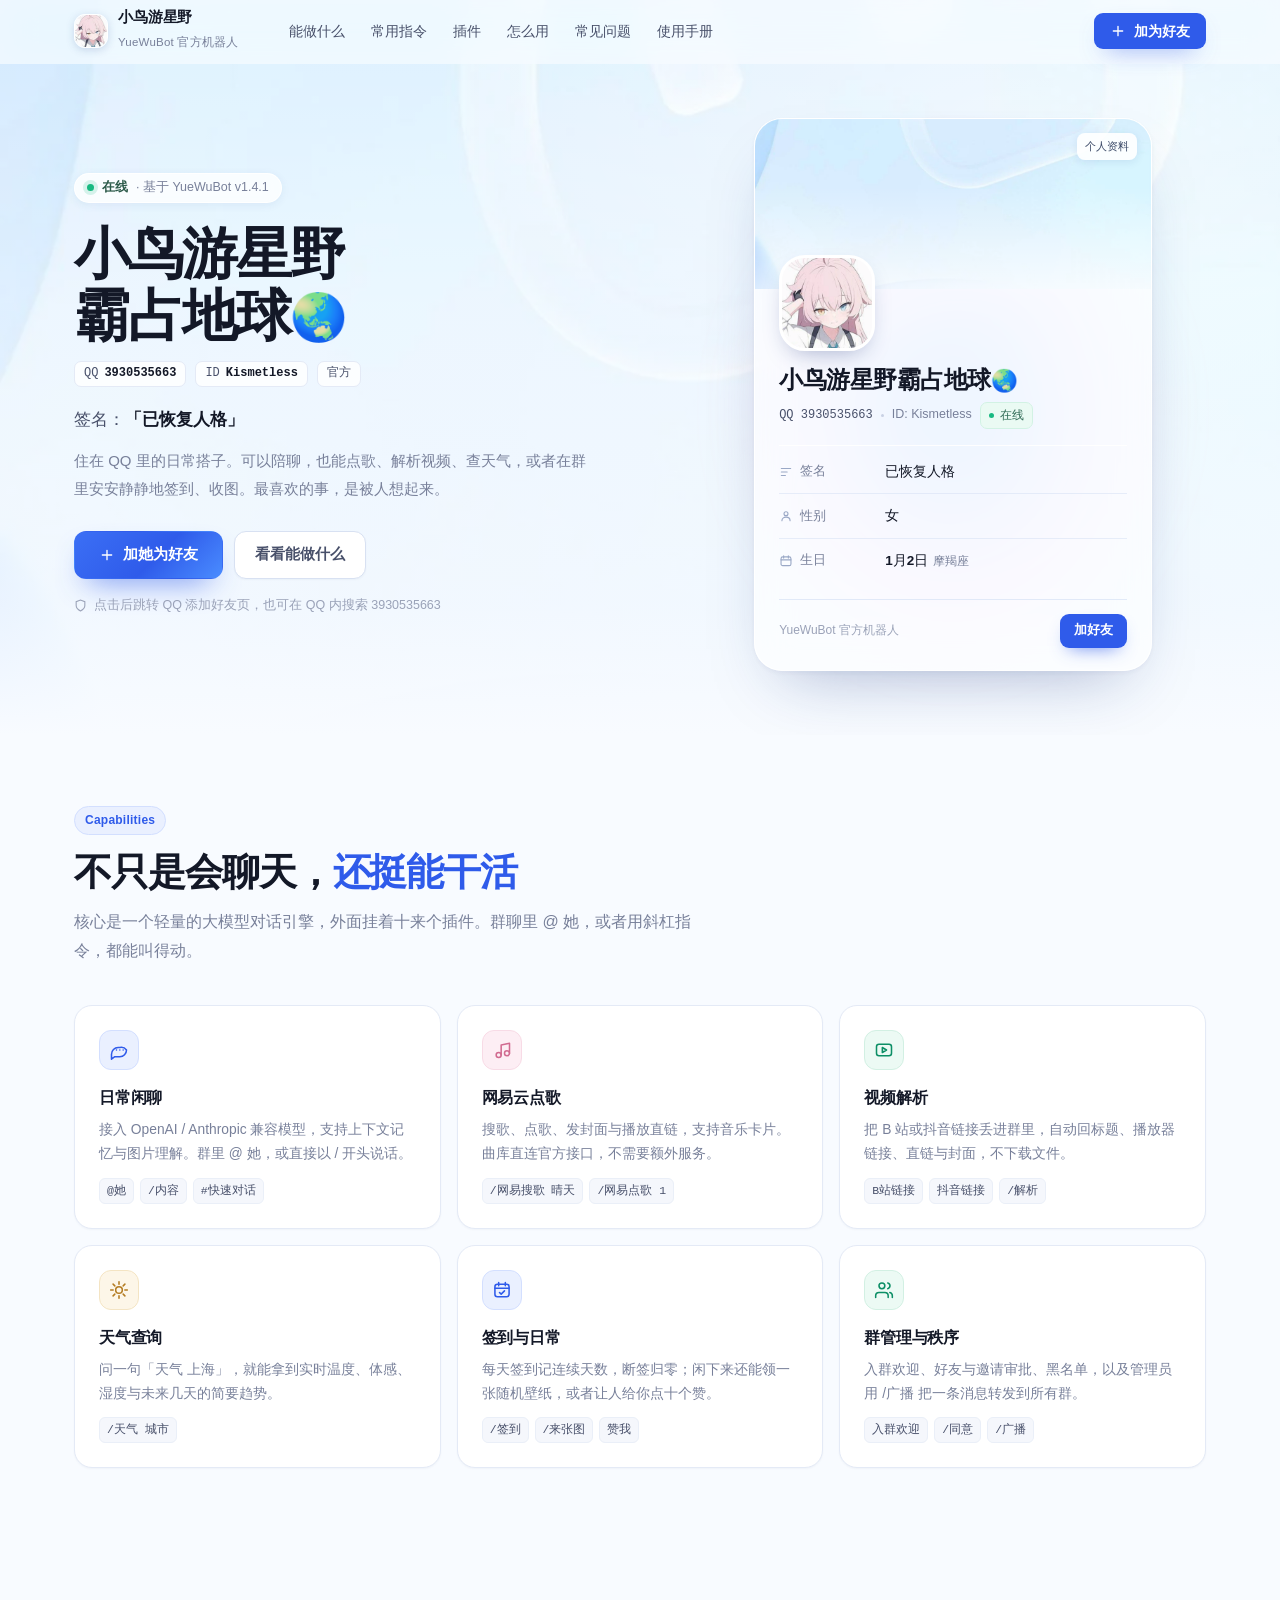
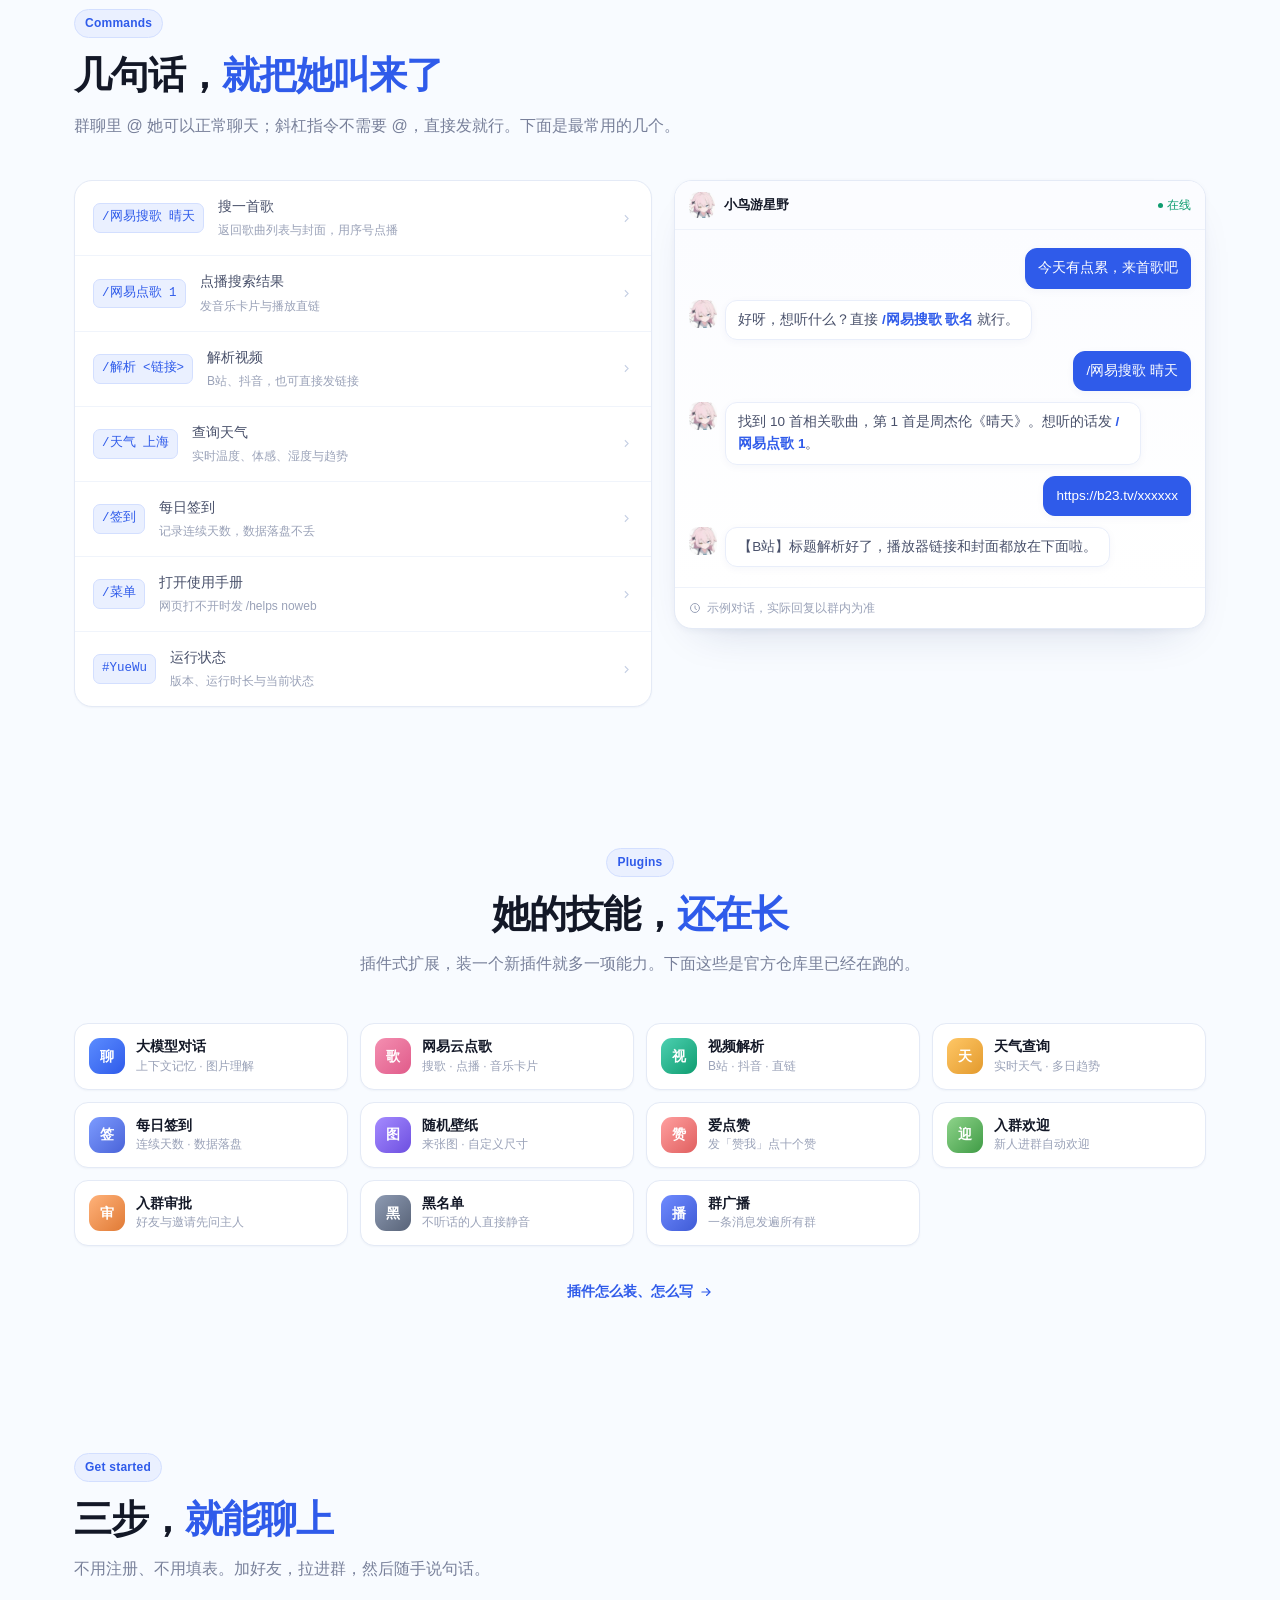
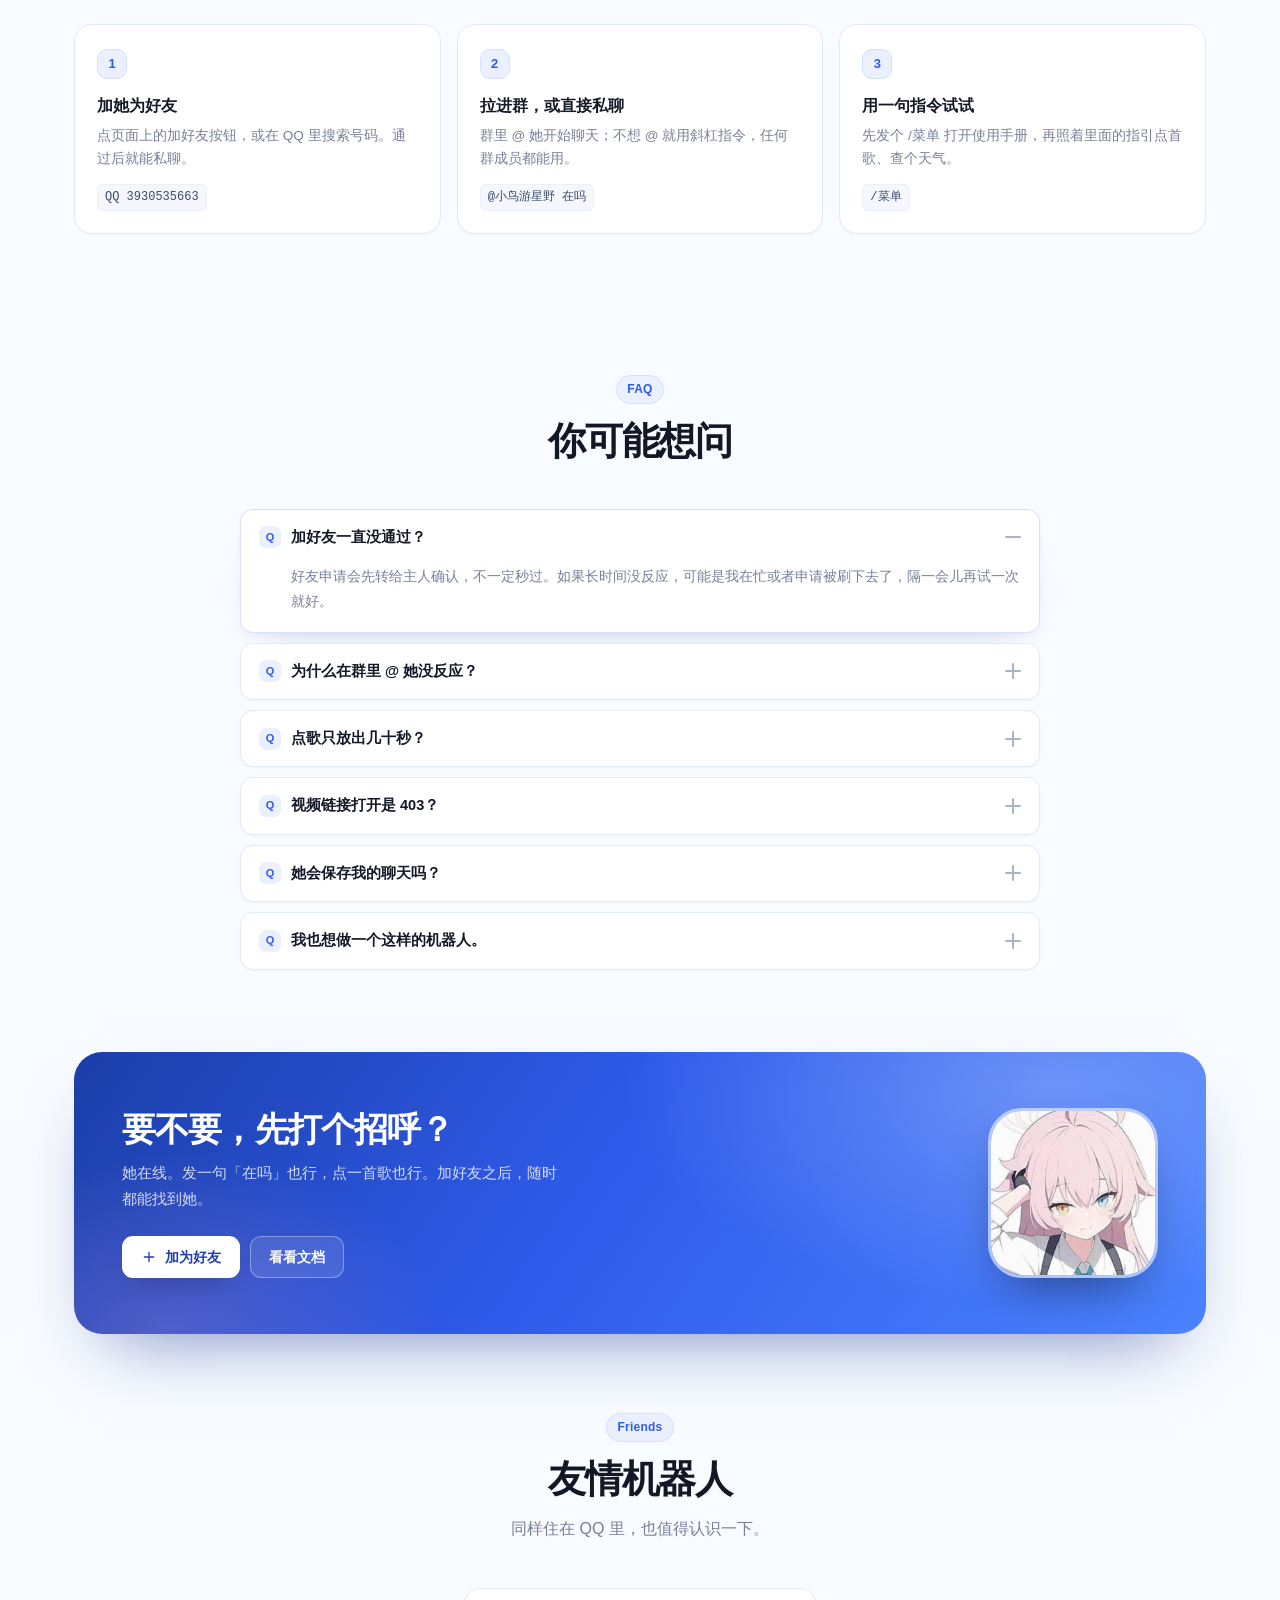
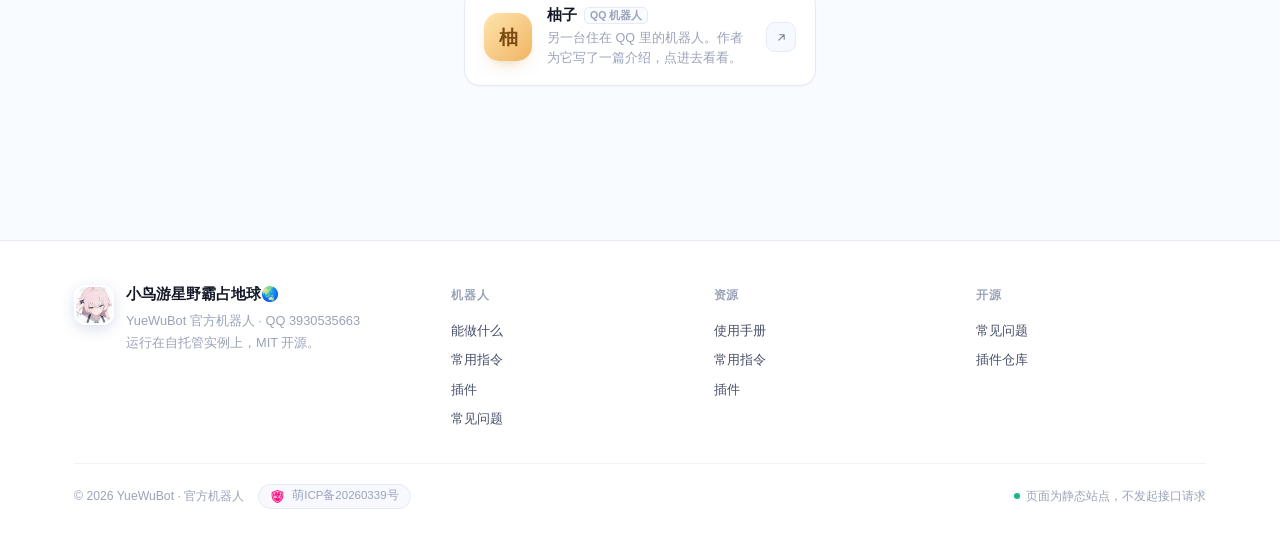
==== commit 4d0c55f4: "restore: 机器人官网与使用手册（含专属资源），保留 pip/下载页" ====
--- a/bot/index.html
+++ b/bot/index.html
@@ -3,514 +3,376 @@
 <head>
 <meta charset="utf-8">
 <meta name="viewport" content="width=device-width,initial-scale=1,viewport-fit=cover">
-<title>YueWuBot — 极简、可控、随时在线的 QQ 机器人</title>
-<meta name="description" content="YueWuBot 是一款单文件 Python 核心的极简 QQ 机器人：约 30MB 常驻内存、多路 OneBot WebSocket 接入、zip 插件、Token 保护的玻璃拟态控制台。MIT 开源，一条命令完成部署。">
-<meta name="keywords" content="YueWuBot,QQ 机器人,OneBot v11,SnowLuma,NapCat,Python 机器人,自托管,开源">
-<meta name="author" content="YueWuBot">
-<meta name="theme-color" content="#070912">
-<meta name="robots" content="index,follow">
-<link rel="canonical" href="https://chumianyi.github.io/">
-<link rel="icon" type="image/svg+xml" href="assets/img/logo.svg">
-<meta property="og:type" content="website">
+<title>小鸟游星野 · YueWuBot 官方机器人</title>
+<meta name="description" content="YueWuBot 官方 QQ 机器人「小鸟游星野霸占地球」，QQ 3930535663。能聊天、点歌、解析视频、查天气，也能在群里签到、看图、管理秩序。">
+<meta name="keywords" content="YueWuBot,QQ机器人,小鸟游星野,官方机器人,点歌,视频解析">
+<meta name="theme-color" content="#f8fbff">
+<link rel="canonical" href="https://chumianyi.github.io/bot/">
+<link rel="icon" type="image/webp" href="assets/avatar-128.webp">
+<link rel="apple-touch-icon" href="assets/avatar-128.webp">
+<meta property="og:type" content="profile">
 <meta property="og:site_name" content="YueWuBot">
-<meta property="og:title" content="YueWuBot — 极简、可控、随时在线的 QQ 机器人">
-<meta property="og:description" content="单文件 Python 核心 · 约 30MB 内存 · 多路 OneBot WebSocket · 插件化 · MIT 开源">
-<meta property="og:url" content="https://chumianyi.github.io/">
-<meta property="og:image" content="https://chumianyi.github.io/assets/img/og-cover.png">
-<meta property="og:image:width" content="1200">
-<meta property="og:image:height" content="630">
+<meta property="og:title" content="小鸟游星野 · YueWuBot 官方机器人">
+<meta property="og:description" content="QQ 3930535663 · 已恢复人格。官方机器人，加个好友吧。">
+<meta property="og:url" content="https://chumianyi.github.io/bot/">
+<meta property="og:image" content="https://chumianyi.github.io/bot/assets/avatar.webp">
 <meta name="twitter:card" content="summary_large_image">
-<meta name="twitter:title" content="YueWuBot — 极简、可控、随时在线的 QQ 机器人">
-<meta name="twitter:description" content="单文件 Python 核心 · 约 30MB 内存 · 多路 OneBot WebSocket · 插件化 · MIT 开源">
-<meta name="twitter:image" content="https://chumianyi.github.io/assets/img/og-cover.png">
-<link rel="stylesheet" href="assets/css/site.css">
-<script type="application/ld+json">
-{
-  "@context": "https://schema.org",
-  "@type": "SoftwareApplication",
-  "name": "YueWuBot",
-  "alternateName": "月悟机器人",
-  "description": "单文件 Python 核心的极简 QQ 机器人，QQ 官方机器人开源版纯 MIT，访问令牌保护的控制台、zip 插件与闲置内存回收。",
-  "applicationCategory": "DeveloperApplication",
-  "applicationSubCategory": "Chat Bot Framework",
-  "operatingSystem": "Linux, macOS, Windows",
-  "programmingLanguage": "Python 3.6+",
-  "softwareVersion": "1.4.2",
-  "datePublished": "2026-11-16",
-  "license": "https://opensource.org/licenses/MIT",
-  "isAccessibleForFree": true,
-  "url": "https://chumianyi.github.io/",
-  "downloadUrl": "https://chumianyi.github.io/downloads/YueWuBot-1.4.2-QQ.zip",
-  "screenshot": "https://chumianyi.github.io/assets/img/preview-dashboard.webp",
-  "author": { "@type": "Organization", "name": "YueWuBot" },
-  "offers": { "@type": "Offer", "price": "0", "priceCurrency": "USD" }
-}
-</script>
+<meta name="twitter:title" content="小鸟游星野 · YueWuBot 官方机器人">
+<meta name="twitter:description" content="QQ 3930535663 · 已恢复人格。官方机器人，加个好友吧。">
+<meta name="twitter:image" content="https://chumianyi.github.io/bot/assets/avatar.webp">
+<link rel="stylesheet" href="assets/bot.css">
 </head>
 <body>
-<a class="skip" href="#main">跳到主要内容</a>
-<div class="scene" aria-hidden="true"><i></i><i></i><i></i></div>
-
-<header class="nav">
-  <div class="wrap nav-in">
-    <a class="brand" href="index.html" aria-label="YueWuBot 首页">
-      <img src="assets/img/logo.svg" alt="YueWuBot 标志" width="36" height="36">
-      <span><b>YueWuBot</b><small>Lightweight QQ Bot</small></span>
+
+<header class="nav" id="nav">
+  <div class="nav-in">
+    <a class="bot-id" href="index.html" aria-label="官方机器人首页">
+      <img src="assets/avatar-128.webp" alt="小鸟游星野头像" width="34" height="34">
+      <span><b>小鸟游星野</b><small>YueWuBot 官方机器人</small></span>
     </a>
-    <nav class="nav-links" aria-label="主导航">
-      <a href="#features" data-section="features">产品能力</a>
-      <a href="#architecture" data-section="architecture">接入架构</a>
-      <a href="#showcase" data-section="showcase">界面预览</a>
-      <a href="docs.html">开发文档</a>
-      <a href="download.html">下载</a>
+    <nav class="nav-links" id="navLinks" aria-label="页面导航">
+      <a href="#abilities">能做什么</a>
+      <a href="#commands">常用指令</a>
+      <a href="#plugins">插件</a>
+      <a href="#start">怎么用</a>
+      <a href="#faq">常见问题</a>
+      <a href="docs.html">使用手册</a>
     </nav>
-    <div class="nav-cta">
-      <a class="gh-link" href="https://github.com/chumianyi/chumianyi.github.io" target="_blank" rel="noopener noreferrer" aria-label="在 GitHub 查看源码">
-        <svg viewBox="0 0 24 24"><path d="M12 .5A11.5 11.5 0 0 0 .5 12a11.5 11.5 0 0 0 7.86 10.92c.57.1.78-.25.78-.55v-2c-3.2.7-3.88-1.37-3.88-1.37-.52-1.33-1.28-1.69-1.28-1.69-1.05-.72.08-.7.08-.7 1.16.08 1.77 1.19 1.77 1.19 1.03 1.77 2.7 1.26 3.36.96.1-.75.4-1.26.73-1.55-2.55-.29-5.24-1.28-5.24-5.7 0-1.26.45-2.29 1.19-3.1-.12-.29-.52-1.46.11-3.05 0 0 .97-.31 3.18 1.18a11 11 0 0 1 5.8 0c2.2-1.49 3.17-1.18 3.17-1.18.63 1.59.23 2.76.11 3.05.74.81 1.19 1.84 1.19 3.1 0 4.43-2.69 5.4-5.25 5.69.41.36.78 1.06.78 2.14v3.17c0 .3.2.66.79.55A11.5 11.5 0 0 0 23.5 12 11.5 11.5 0 0 0 12 .5Z"/></svg>
-        GitHub
+    <div class="nav-spacer"></div>
+    <a class="btn primary" href="https://qm.qq.com/q/6MKLeBIvJu" target="_blank" rel="noopener noreferrer">
+      <svg viewBox="0 0 24 24" fill="none" stroke="currentColor" stroke-width="2" stroke-linecap="round" stroke-linejoin="round"><path d="M12 5v14M5 12h14"/></svg>
+      加为好友
+    </a>
+    <button class="menu-btn" id="menuBtn" type="button" aria-label="打开菜单" aria-expanded="false">
+      <svg viewBox="0 0 24 24" fill="none" stroke="currentColor" stroke-width="2" stroke-linecap="round"><path d="M4 7h16M4 12h16M4 17h16"/></svg>
+    </button>
+  </div>
+</header>
+
+<section class="hero">
+  <div class="hero-bg" aria-hidden="true"></div>
+  <div class="hero-in">
+    <div class="hero-copy">
+      <span class="status"><i></i>在线<em>· 基于 YueWuBot v1.4.1</em></span>
+      <h1>
+        <span class="name-line">小鸟游星野</span>
+        <span class="name-line">霸占地球<span class="emoji">🌏</span></span>
+      </h1>
+      <div class="handle">
+        <span class="tag">QQ <b>3930535663</b></span>
+        <span class="tag">ID <b>Kismetless</b></span>
+        <span class="tag">官方</span>
+      </div>
+      <p class="sig">签名：<strong>「已恢复人格」</strong></p>
+      <p class="desc">住在 QQ 里的日常搭子。可以陪聊，也能点歌、解析视频、查天气，或者在群里安安静静地签到、收图。最喜欢的事，是被人想起来。</p>
+      <div class="hero-cta">
+        <a class="btn primary qq-join" href="https://qm.qq.com/q/6MKLeBIvJu" target="_blank" rel="noopener noreferrer">
+          <svg viewBox="0 0 24 24" fill="none" stroke="currentColor" stroke-width="2" stroke-linecap="round" stroke-linejoin="round"><path d="M12 5v14M5 12h14"/></svg>
+          加她为好友
+        </a>
+        <a class="btn ghost" href="#abilities">看看能做什么</a>
+      </div>
+      <p class="hero-note">
+        <svg viewBox="0 0 24 24" fill="none" stroke="currentColor" stroke-width="2" stroke-linecap="round"><path d="M12 22s8-4 8-10V5l-8-3-8 3v7c0 6 8 10 8 10Z"/></svg>
+        点击后跳转 QQ 添加好友页，也可在 QQ 内搜索 3930535663
+      </p>
+    </div>
+
+    <div class="profile-wrap">
+      <div class="profile-glow" aria-hidden="true"></div>
+      <div class="card">
+        <div class="card-top"><span class="hint">个人资料</span></div>
+        <div class="card-body">
+          <div class="card-avatar"><img src="assets/avatar.webp" alt="小鸟游星野的头像" width="96" height="96"></div>
+          <h2 class="card-name">小鸟游星野霸占地球<span class="emoji">🌏</span></h2>
+          <div class="card-sub">
+            <span class="qq">QQ 3930535663</span>
+            <span class="dot"></span>
+            <span>ID: Kismetless</span>
+            <span class="card-status"><i></i>在线</span>
+          </div>
+          <div class="card-rows">
+            <div class="card-row">
+              <span class="k"><svg viewBox="0 0 24 24" fill="none" stroke="currentColor" stroke-width="1.9" stroke-linecap="round"><path d="M4 6h16M4 12h10M4 18h7"/></svg>签名</span>
+              <span class="v">已恢复人格</span>
+            </div>
+            <div class="card-row">
+              <span class="k"><svg viewBox="0 0 24 24" fill="none" stroke="currentColor" stroke-width="1.9" stroke-linecap="round"><circle cx="12" cy="8" r="3.4"/><path d="M5 20c0-3.6 3.1-6 7-6s7 2.4 7 6"/></svg>性别</span>
+              <span class="v">女</span>
+            </div>
+            <div class="card-row">
+              <span class="k"><svg viewBox="0 0 24 24" fill="none" stroke="currentColor" stroke-width="1.9" stroke-linecap="round"><rect x="3.5" y="5" width="17" height="15" rx="3"/><path d="M8 3v4M16 3v4M3.5 10h17"/></svg>生日</span>
+              <span class="v">1月2日<small>摩羯座</small></span>
+            </div>
+          </div>
+          <div class="card-foot">
+            <span>YueWuBot 官方机器人</span>
+            <a href="https://qm.qq.com/q/6MKLeBIvJu" target="_blank" rel="noopener noreferrer">加好友</a>
+          </div>
+        </div>
+      </div>
+    </div>
+  </div>
+</section>
+
+<section class="sec" id="abilities">
+  <div class="sec-in">
+    <div class="sec-head">
+      <span class="eyebrow">Capabilities</span>
+      <h2>不只是会聊天，<em>还挺能干活</em></h2>
+      <p class="sub">核心是一个轻量的大模型对话引擎，外面挂着十来个插件。群聊里 @ 她，或者用斜杠指令，都能叫得动。</p>
+    </div>
+    <div class="features">
+      <article class="feature">
+        <div class="ic"><svg viewBox="0 0 24 24" stroke-linecap="round" stroke-linejoin="round"><path d="M21 12a8 8 0 0 1-8 8H7l-4 3v-6a8 8 0 0 1 8-8h2a8 8 0 0 1 8 3Z"/><path d="M9 12h.01M13 12h.01M17 12h.01"/></svg></div>
+        <b>日常闲聊</b>
+        <p>接入 OpenAI / Anthropic 兼容模型，支持上下文记忆与图片理解。群里 @ 她，或直接以 / 开头说话。</p>
+        <div class="tags"><span>@她</span><span>/内容</span><span>#快速对话</span></div>
+      </article>
+      <article class="feature">
+        <div class="ic pink"><svg viewBox="0 0 24 24" stroke-linecap="round" stroke-linejoin="round"><circle cx="8" cy="18" r="3"/><circle cx="18" cy="16" r="3"/><path d="M11 18V6l10-2v12"/></svg></div>
+        <b>网易云点歌</b>
+        <p>搜歌、点歌、发封面与播放直链，支持音乐卡片。曲库直连官方接口，不需要额外服务。</p>
+        <div class="tags"><span>/网易搜歌 晴天</span><span>/网易点歌 1</span></div>
+      </article>
+      <article class="feature">
+        <div class="ic green"><svg viewBox="0 0 24 24" stroke-linecap="round" stroke-linejoin="round"><rect x="3" y="5" width="18" height="14" rx="3"/><path d="m10 9 5 3-5 3V9Z"/></svg></div>
+        <b>视频解析</b>
+        <p>把 B 站或抖音链接丢进群里，自动回标题、播放器链接、直链与封面，不下载文件。</p>
+        <div class="tags"><span>B站链接</span><span>抖音链接</span><span>/解析</span></div>
+      </article>
+      <article class="feature">
+        <div class="ic gold"><svg viewBox="0 0 24 24" stroke-linecap="round" stroke-linejoin="round"><circle cx="12" cy="12" r="4"/><path d="M12 2v3M12 19v3M2 12h3M19 12h3M4.9 4.9l2.1 2.1M17 17l2.1 2.1M19.1 4.9 17 7M7 17l-2.1 2.1"/></svg></div>
+        <b>天气查询</b>
+        <p>问一句「天气 上海」，就能拿到实时温度、体感、湿度与未来几天的简要趋势。</p>
+        <div class="tags"><span>/天气 城市</span></div>
+      </article>
+      <article class="feature">
+        <div class="ic"><svg viewBox="0 0 24 24" stroke-linecap="round" stroke-linejoin="round"><rect x="3.5" y="5" width="17" height="15" rx="3"/><path d="M8 3v4M16 3v4M3.5 10h17"/><path d="m9 15 2 2 4-4"/></svg></div>
+        <b>签到与日常</b>
+        <p>每天签到记连续天数，断签归零；闲下来还能领一张随机壁纸，或者让人给你点十个赞。</p>
+        <div class="tags"><span>/签到</span><span>/来张图</span><span>赞我</span></div>
+      </article>
+      <article class="feature">
+        <div class="ic green"><svg viewBox="0 0 24 24" stroke-linecap="round" stroke-linejoin="round"><path d="M17 21v-2a4 4 0 0 0-4-4H6a4 4 0 0 0-4 4v2"/><circle cx="9.5" cy="7" r="3.5"/><path d="M22 21v-2a4 4 0 0 0-3-3.87M16.5 3.6a3.5 3.5 0 0 1 0 6.8"/></svg></div>
+        <b>群管理与秩序</b>
+        <p>入群欢迎、好友与邀请审批、黑名单，以及管理员用 /广播 把一条消息转发到所有群。</p>
+        <div class="tags"><span>入群欢迎</span><span>/同意</span><span>/广播</span></div>
+      </article>
+    </div>
+  </div>
+</section>
+
+<section class="sec" id="commands">
+  <div class="sec-in">
+    <div class="sec-head">
+      <span class="eyebrow">Commands</span>
+      <h2>几句话，<em>就把她叫来了</em></h2>
+      <p class="sub">群聊里 @ 她可以正常聊天；斜杠指令不需要 @，直接发就行。下面是最常用的几个。</p>
+    </div>
+    <div class="cmd-wrap">
+      <div class="cmd-list">
+        <div class="cmd-item"><code>/网易搜歌 晴天</code><span class="txt">搜一首歌<small>返回歌曲列表与封面，用序号点播</small></span><svg class="arrow" viewBox="0 0 24 24"><path d="m9 6 6 6-6 6"/></svg></div>
+        <div class="cmd-item"><code>/网易点歌 1</code><span class="txt">点播搜索结果<small>发音乐卡片与播放直链</small></span><svg class="arrow" viewBox="0 0 24 24"><path d="m9 6 6 6-6 6"/></svg></div>
+        <div class="cmd-item"><code>/解析 &lt;链接&gt;</code><span class="txt">解析视频<small>B站、抖音，也可直接发链接</small></span><svg class="arrow" viewBox="0 0 24 24"><path d="m9 6 6 6-6 6"/></svg></div>
+        <div class="cmd-item"><code>/天气 上海</code><span class="txt">查询天气<small>实时温度、体感、湿度与趋势</small></span><svg class="arrow" viewBox="0 0 24 24"><path d="m9 6 6 6-6 6"/></svg></div>
+        <div class="cmd-item"><code>/签到</code><span class="txt">每日签到<small>记录连续天数，数据落盘不丢</small></span><svg class="arrow" viewBox="0 0 24 24"><path d="m9 6 6 6-6 6"/></svg></div>
+        <div class="cmd-item"><code>/菜单</code><span class="txt">打开使用手册<small>网页打不开时发 /helps noweb</small></span><svg class="arrow" viewBox="0 0 24 24"><path d="m9 6 6 6-6 6"/></svg></div>
+        <div class="cmd-item"><code>#YueWu</code><span class="txt">运行状态<small>版本、运行时长与当前状态</small></span><svg class="arrow" viewBox="0 0 24 24"><path d="m9 6 6 6-6 6"/></svg></div>
+      </div>
+      <div class="chat">
+        <div class="chat-head">
+          <img src="assets/avatar-128.webp" alt="头像" width="26" height="26">
+          <b>小鸟游星野</b>
+          <span><i></i>在线</span>
+        </div>
+        <div class="chat-body">
+          <div class="msg me"><div class="bub">今天有点累，来首歌吧</div></div>
+          <div class="msg"><div class="av"><img src="assets/avatar-128.webp" alt="" width="28" height="28"></div><div class="bub">好呀，想听什么？直接 <span class="em">/网易搜歌 歌名</span> 就行。</div></div>
+          <div class="msg me"><div class="bub">/网易搜歌 晴天</div></div>
+          <div class="msg"><div class="av"><img src="assets/avatar-128.webp" alt="" width="28" height="28"></div><div class="bub">找到 10 首相关歌曲，第 1 首是周杰伦《晴天》。想听的话发 <span class="em">/网易点歌 1</span>。</div></div>
+          <div class="msg me"><div class="bub">https://b23.tv/xxxxxx</div></div>
+          <div class="msg"><div class="av"><img src="assets/avatar-128.webp" alt="" width="28" height="28"></div><div class="bub">【B站】标题解析好了，播放器链接和封面都放在下面啦。</div></div>
+        </div>
+        <div class="chat-foot">
+          <svg viewBox="0 0 24 24" fill="none" stroke="currentColor" stroke-width="2" stroke-linecap="round"><circle cx="12" cy="12" r="9"/><path d="M12 8v5l3 2"/></svg>
+          示例对话，实际回复以群内为准
+        </div>
+      </div>
+    </div>
+  </div>
+</section>
+
+<section class="sec" id="plugins">
+  <div class="sec-in">
+    <div class="sec-head center">
+      <span class="eyebrow">Plugins</span>
+      <h2>她的技能，<em>还在长</em></h2>
+      <p class="sub">插件式扩展，装一个新插件就多一项能力。下面这些是官方仓库里已经在跑的。</p>
+    </div>
+    <div class="plugins">
+      <div class="plugin"><span class="pic" style="background:linear-gradient(135deg,#5b8cff,#2f5bea)">聊</span><div><div class="nm">大模型对话</div><div class="ds">上下文记忆 · 图片理解</div></div></div>
+      <div class="plugin"><span class="pic" style="background:linear-gradient(135deg,#f48fb1,#e05b8a)">歌</span><div><div class="nm">网易云点歌</div><div class="ds">搜歌 · 点播 · 音乐卡片</div></div></div>
+      <div class="plugin"><span class="pic" style="background:linear-gradient(135deg,#4dd0b1,#0f9d70)">视</span><div><div class="nm">视频解析</div><div class="ds">B站 · 抖音 · 直链</div></div></div>
+      <div class="plugin"><span class="pic" style="background:linear-gradient(135deg,#ffc766,#e39a2d)">天</span><div><div class="nm">天气查询</div><div class="ds">实时天气 · 多日趋势</div></div></div>
+      <div class="plugin"><span class="pic" style="background:linear-gradient(135deg,#7c9bff,#4a63d8)">签</span><div><div class="nm">每日签到</div><div class="ds">连续天数 · 数据落盘</div></div></div>
+      <div class="plugin"><span class="pic" style="background:linear-gradient(135deg,#a58bff,#6d4fe0)">图</span><div><div class="nm">随机壁纸</div><div class="ds">来张图 · 自定义尺寸</div></div></div>
+      <div class="plugin"><span class="pic" style="background:linear-gradient(135deg,#ff9f9f,#e05f5f)">赞</span><div><div class="nm">爱点赞</div><div class="ds">发「赞我」点十个赞</div></div></div>
+      <div class="plugin"><span class="pic" style="background:linear-gradient(135deg,#8fd48b,#3f9b45)">迎</span><div><div class="nm">入群欢迎</div><div class="ds">新人进群自动欢迎</div></div></div>
+      <div class="plugin"><span class="pic" style="background:linear-gradient(135deg,#ffb27a,#e07a35)">审</span><div><div class="nm">入群审批</div><div class="ds">好友与邀请先问主人</div></div></div>
+      <div class="plugin"><span class="pic" style="background:linear-gradient(135deg,#8e9bb3,#586378)">黑</span><div><div class="nm">黑名单</div><div class="ds">不听话的人直接静音</div></div></div>
+      <div class="plugin"><span class="pic" style="background:linear-gradient(135deg,#6f8bff,#3f5bd6)">播</span><div><div class="nm">群广播</div><div class="ds">一条消息发遍所有群</div></div></div>
+    </div>
+    <div class="plugin-more">
+      <a class="link-more" href="docs.html">插件怎么装、怎么写 <svg viewBox="0 0 24 24" fill="none" stroke="currentColor" stroke-width="2" stroke-linecap="round"><path d="M5 12h14m-6-6 6 6-6 6"/></svg></a>
+    </div>
+  </div>
+</section>
+
+<section class="sec" id="start">
+  <div class="sec-in">
+    <div class="sec-head">
+      <span class="eyebrow">Get started</span>
+      <h2>三步，<em>就能聊上</em></h2>
+      <p class="sub">不用注册、不用填表。加好友，拉进群，然后随手说句话。</p>
+    </div>
+    <div class="steps">
+      <div class="step">
+        <span class="no">1</span>
+        <b>加她为好友</b>
+        <p>点页面上的加好友按钮，或在 QQ 里搜索号码。通过后就能私聊。</p>
+        <code>QQ 3930535663</code>
+      </div>
+      <div class="step">
+        <span class="no">2</span>
+        <b>拉进群，或直接私聊</b>
+        <p>群里 @ 她开始聊天；不想 @ 就用斜杠指令，任何群成员都能用。</p>
+        <code>@小鸟游星野 在吗</code>
+      </div>
+      <div class="step">
+        <span class="no">3</span>
+        <b>用一句指令试试</b>
+        <p>先发个 /菜单 打开使用手册，再照着里面的指引点首歌、查个天气。</p>
+        <code>/菜单</code>
+      </div>
+    </div>
+  </div>
+</section>
+
+<section class="sec" id="faq">
+  <div class="sec-in">
+    <div class="sec-head center">
+      <span class="eyebrow">FAQ</span>
+      <h2>你可能想问</h2>
+    </div>
+    <div class="faq">
+      <details open>
+        <summary><span class="q">Q</span>加好友一直没通过？<span class="plus"></span></summary>
+        <div class="a">好友申请会先转给主人确认，不一定秒过。如果长时间没反应，可能是我在忙或者申请被刷下去了，隔一会儿再试一次就好。</div>
+      </details>
+      <details>
+        <summary><span class="q">Q</span>为什么在群里 @ 她没反应？<span class="plus"></span></summary>
+        <div class="a">先看群设置里是否开启了「需要 @ 才能对话」，以及机器人是否被禁言。也可以直接用斜杠指令绕过 @，例如 <code>/help</code>。</div>
+      </details>
+      <details>
+        <summary><span class="q">Q</span>点歌只放出几十秒？<span class="plus"></span></summary>
+        <div class="a">部分歌曲需要会员才能拿完整版，未配置 Cookie 时只能给试听片段。这是版权方的限制，不是解析失败。</div>
+      </details>
+      <details>
+        <summary><span class="q">Q</span>视频链接打开是 403？<span class="plus"></span></summary>
+        <div class="a">B 站直链有防盗链，浏览器直接点会 403。用回复里的播放器链接打开即可；直链适合丢给下载器并带上 Referer。</div>
+      </details>
+      <details>
+        <summary><span class="q">Q</span>她会保存我的聊天吗？<span class="plus"></span></summary>
+        <div class="a">对话只用于生成当次回复，插件数据（签到、投稿等）落在服务器本地，不会上传到第三方。她跑在自托管实例上。</div>
+      </details>
+      <details>
+        <summary><span class="q">Q</span>我也想做一个这样的机器人。<span class="plus"></span></summary>
+        <div class="a">YueWuBot 是 MIT 开源的，单文件 Python 核心，一条命令就能部署。她能做什么、怎么用，<a href="docs.html">使用手册</a> 里写得更细。</div>
+      </details>
+    </div>
+  </div>
+</section>
+
+<section class="sec" style="padding-top:12px">
+  <div class="sec-in">
+    <div class="cta">
+      <div class="cta-in">
+        <div>
+          <h2>要不要，先打个招呼？</h2>
+          <p>她在线。发一句「在吗」也行，点一首歌也行。加好友之后，随时都能找到她。</p>
+          <div class="btns">
+            <a class="btn white" href="https://qm.qq.com/q/6MKLeBIvJu" target="_blank" rel="noopener noreferrer">
+              <svg viewBox="0 0 24 24" fill="none" stroke="currentColor" stroke-width="2" stroke-linecap="round"><path d="M12 5v14M5 12h14"/></svg>
+              加为好友
+            </a>
+            <a class="btn line" href="docs.html">看看文档</a>
+          </div>
+        </div>
+        <div class="cta-face"><img src="assets/avatar.webp" alt="小鸟游星野" width="170" height="170"></div>
+      </div>
+    </div>
+  </div>
+</section>
+
+<section class="sec friends" id="friends">
+  <div class="sec-in">
+    <div class="sec-head center">
+      <span class="eyebrow">Friends</span>
+      <h2>友情机器人</h2>
+      <p class="sub">同样住在 QQ 里，也值得认识一下。</p>
+    </div>
+    <div class="friend-list">
+      <a class="friend" href="https://blog.rainyday.cyou/posts/about-yuzubot/" target="_blank" rel="noopener noreferrer">
+        <span class="fav">柚</span>
+        <div class="info">
+          <b>柚子 <em>QQ 机器人</em></b>
+          <p>另一台住在 QQ 里的机器人。作者为它写了一篇介绍，点进去看看。</p>
+        </div>
+        <span class="go"><svg viewBox="0 0 24 24" fill="none" stroke-linecap="round" stroke-linejoin="round"><path d="M7 17 17 7M9 7h8v8"/></svg></span>
       </a>
-      <a class="btn primary sm" href="download.html">下载 v1.4.2</a>
-    </div>
-    <button class="menu-btn" type="button" aria-label="打开菜单" aria-expanded="false">
-      <svg viewBox="0 0 24 24"><path d="M4 7h16M4 12h16M4 17h16" stroke-linecap="round"/></svg>
-    </button>
-  </div>
-  <div class="mobile-menu">
-    <a href="#features">产品能力</a>
-    <a href="#architecture">接入架构</a>
-    <a href="#showcase">界面预览</a>
-    <a href="docs.html">开发文档</a>
-    <a href="download.html">下载</a>
-    <a href="https://github.com/chumianyi/chumianyi.github.io" target="_blank" rel="noopener noreferrer">GitHub 源码</a>
-    <a class="btn primary" href="download.html">下载 v1.4.2</a>
-  </div>
-</header>
-
-<main id="main">
-  <section class="hero">
-    <div class="wrap hero-grid">
-      <div class="reveal">
-        <span class="eyebrow"><span class="dot"></span> v1.4.2 现已发布 · 开源版 MIT</span>
-        <h1><span>把 QQ 机器人，</span><span class="grad-text">轻得恰到好处。</span></h1>
-        <p class="hero-lead">一个 Python 文件，就是全部核心。<strong>不依赖数据库、不需要 Node、不跑后台服务</strong>；填上 AppID 与 AppSecret 就能接 QQ 官方机器人。控制台用 30 位访问令牌进门，把模型、连接、插件与运行状态收拢在一处，看得见，也管得住。</p>
-        <div class="hero-actions">
-          <a class="btn primary lg" href="download.html">下载 v1.4.2 <svg class="arrow" viewBox="0 0 24 24"><path d="M5 12h14m-6-6 6 6-6 6" fill="none" stroke="currentColor" stroke-width="2" stroke-linecap="round" stroke-linejoin="round"/></svg></a>
-          <a class="btn lg" href="docs.html">阅读文档</a>
-          <a class="btn ghost lg" href="#showcase">查看界面</a>
-        </div>
-        <div class="hero-trust">
-          <span>单文件核心</span><span>Python 3.6+</span><span>QQ 官方机器人</span><span>OpenAI 兼容</span><span>MIT License</span>
-        </div>
-      </div>
-      <div class="hero-visual reveal d2">
-        <div class="browser">
-          <div class="browser-bar">
-            <div class="dots"><i></i><i></i><i></i></div>
-            <div class="browser-url"><svg viewBox="0 0 24 24"><rect x="5" y="11" width="14" height="10" rx="2"/><path d="M8 11V7a4 4 0 0 1 8 0v4"/></svg>127.0.0.1:6199</div>
-          </div>
-          <div class="browser-body"><img src="assets/img/preview-login.webp" alt="YueWuBot 控制台令牌登录界面" width="1440" height="900" loading="eager"></div>
-        </div>
-        <div class="float-card float-top">
-          <span class="fc-icon"><svg viewBox="0 0 24 24"><path d="M12 2 4 6v6c0 5 3.4 8.6 8 10 4.6-1.4 8-5 8-10V6l-8-4Zm-1 14-4-4 1.4-1.4L11 13.2l4.6-4.6L17 10l-6 6Z"/></svg></span>
-          <span><b>30 位访问令牌</b><small>控制台独立鉴权</small></span>
-        </div>
-        <div class="float-card float-bottom">
-          <span class="fc-icon"><svg viewBox="0 0 24 24"><path d="M3 17h4v4H3v-4Zm7-7h4v11h-4V10Zm7-7h4v18h-4V3Z"/></svg></span>
-          <span><b>约 40 MB 常驻</b><small>单进程 · 闲置自动回收</small></span>
-        </div>
-      </div>
-    </div>
-  </section>
-
-  <section class="section tight">
-    <div class="wrap">
-      <div class="metrics reveal">
-        <div class="metric"><div class="num">~30<small> MB</small></div><b>常驻内存</b><p>单进程运行，无冗余守护组件</p></div>
-        <div class="metric"><div class="num">20<small> 路</small></div><b>WebSocket 连接</b><p>多条链路同时在线，回复回原连接</p></div>
-        <div class="metric"><div class="num">30<small> 位</small></div><b>控制台令牌</b><p>首次启动自动生成，不预置凭据</p></div>
-        <div class="metric"><div class="num">1<small> 个文件</small></div><b>Python 核心</b><p>主程序即全部后端，易于审阅与改造</p></div>
-      </div>
-    </div>
-  </section>
-
-  <section class="section" id="features">
-    <div class="wrap">
-      <div class="section-head reveal">
-        <span class="eyebrow"><span class="dot"></span> 产品能力</span>
-        <h2>少一点负担，多一点掌控</h2>
-        <p>从部署到日常使用，每一个设计决定都指向同一件事：让机器人稳定运行，同时不占用你的机器与注意力。</p>
-      </div>
-      <div class="bento">
-        <article class="feature reveal">
-          <div class="f-icon"><svg viewBox="0 0 24 24"><path d="M8 3h7l5 5v13H8a3 3 0 0 1-3-3V6a3 3 0 0 1 3-3Z"/><path d="M15 3v5h5M9 13h6M9 17h4"/></svg></div>
-          <h3>单文件核心</h3>
-          <p>主程序只有一个 Python 文件，配合 <code>start.sh</code> 一条命令完成虚拟环境、依赖安装与服务注册。没有数据库、没有消息队列、没有编译步骤。</p>
-          <div class="f-tags"><span>aiohttp</span><span>systemd / 后台</span><span>Python 3.6+</span></div>
-        </article>
-        <article class="feature wide reveal d1">
-          <div class="f-icon"><svg viewBox="0 0 24 24"><path d="M4 7h6a4 4 0 0 1 4 4v6M20 7h-6M4 17h6a4 4 0 0 0 4-4"/><circle cx="4" cy="7" r="2"/><circle cx="20" cy="7" r="2"/><circle cx="4" cy="17" r="2"/><circle cx="20" cy="17" r="2"/></svg></div>
-          <h3>多机器人并行，按来源回复</h3>
-          <p>最多 20 个 QQ 官方机器人并行在线，每个 AppID 一条独立连接。消息携带来源连接，回复只会回到它来的那一条，多账号同时运营不会串台。</p>
-          <div class="f-mini">
-            <div><b>server / client</b><small>两种连接方向</small></div>
-            <div><b>/ws?conn=</b><small>按连接 ID 路由</small></div>
-            <div><b>独立令牌</b><small>逐链路鉴权</small></div>
-          </div>
-        </article>
-        <article class="feature reveal">
-          <div class="f-icon"><svg viewBox="0 0 24 24"><path d="M12 3v18M3 12h18"/><rect x="4" y="4" width="16" height="16" rx="4"/><path d="M8 8h.01M16 8h.01M8 16h.01M16 16h.01"/></svg></div>
-          <h3>zip 即插件</h3>
-          <p>一个 <code>main.py</code> 加一个 <code>m.json</code> 就是完整插件，可选图标与 <code>assets/</code> 资源目录。控制台上传即生效，支持启停、配置与删除。</p>
-          <div class="f-tags"><span>热加载</span><span>钩子 / 指令</span><span>配置面板</span></div>
-        </article>
-        <article class="feature reveal d1">
-          <div class="f-icon"><svg viewBox="0 0 24 24"><rect x="3" y="4" width="18" height="14" rx="2"/><path d="M8 21h8M12 18v3M7 9h4M7 13h7"/></svg></div>
-          <h3>看得见的控制台</h3>
-          <p>深色玻璃拟态界面，涵盖概览、试聊、模型、平台、插件、日志与开发文档。运行状态、连接质量、消息统计与内存占用一眼可查。</p>
-          <div class="f-tags"><span>响应式</span><span>实时日志</span><span>Token 登录</span></div>
-        </article>
-        <article class="feature reveal d2">
-          <div class="f-icon"><svg viewBox="0 0 24 24"><path d="M12 3a7 7 0 0 0-7 7c0 4 2 6 3 8h8c1-2 3-4 3-8a7 7 0 0 0-7-7Z"/><path d="M9 21h6M9 18h6"/></svg></div>
-          <h3>闲置内存回收</h3>
-          <p>声明触发词的插件在无事可做时会被卸载，消息到来时按需唤醒。长期挂着也保持轻量，不必为了省内存手动关插件。</p>
-          <div class="f-tags"><span>按需唤醒</span><span>长期驻留友好</span></div>
-        </article>
-      </div>
-    </div>
-  </section>
-
-  <section class="section" id="architecture" style="padding-top:24px">
-    <div class="wrap arch">
-      <div class="reveal">
-        <span class="eyebrow"><span class="dot"></span> 接入架构</span>
-        <h2 class="section-head" style="margin-bottom:0"><span style="font-size:clamp(30px,4vw,44px);letter-spacing:-1.8px;font-weight:780;line-height:1.18">一个核心，两种接入</span></h2>
-        <p class="section-head" style="margin:16px 0 0;color:var(--muted);font-size:16px;max-width:none">开源版直连 QQ 官方网关，填 AppID 与 AppSecret 即上线；完整版再叠加 OneBot v11 / v12 与微信，模型、插件与控制台完全共用。</p>
-        <ul class="arch-list">
-          <li><span class="tick"><svg viewBox="0 0 24 24"><path d="m5 12 5 5L19 7" stroke-linecap="round" stroke-linejoin="round"/></svg></span><span><b>QQ 开放平台网关</b> —— 令牌自动刷新、心跳自动维持，断线指数退避重连</span></li>
-          <li><span class="tick"><svg viewBox="0 0 24 24"><path d="m5 12 5 5L19 7" stroke-linecap="round" stroke-linejoin="round"/></svg></span><span><b>多机器人并行</b> —— 每个 AppID 一条独立连接，回复只回到消息来的那一条</span></li>
-          <li><span class="tick"><svg viewBox="0 0 24 24"><path d="m5 12 5 5L19 7" stroke-linecap="round" stroke-linejoin="round"/></svg></span><span><b>状态看得见</b> —— 在线状态、重连次数与最近错误都显示在连接卡片上</span></li>
-          <li><span class="tick"><svg viewBox="0 0 24 24"><path d="m5 12 5 5L19 7" stroke-linecap="round" stroke-linejoin="round"/></svg></span><span><b>被动回复合规</b> —— 回复自动带上原消息 ID，符合开放平台被动回复要求</span></li>
-        </ul>
-        <div style="margin-top:28px"><a class="btn soft" href="docs.html#platform">查看接入配置 <svg class="arrow" viewBox="0 0 24 24"><path d="M5 12h14m-6-6 6 6-6 6" fill="none" stroke="currentColor" stroke-width="2" stroke-linecap="round" stroke-linejoin="round"/></svg></a></div>
-      </div>
-      <div class="topology reveal d2" role="img" aria-label="YueWuBot 核心连接 QQ 官方机器人与 OneBot 平台的架构示意">
-        <svg class="topo-lines" viewBox="0 0 100 100" preserveAspectRatio="none" aria-hidden="true">
-          <line x1="50" y1="50" x2="19" y2="20" vector-effect="non-scaling-stroke"/>
-          <line x1="50" y1="50" x2="81" y2="20" vector-effect="non-scaling-stroke"/>
-          <line x1="50" y1="50" x2="17" y2="81" vector-effect="non-scaling-stroke"/>
-          <line x1="50" y1="50" x2="83" y2="81" vector-effect="non-scaling-stroke"/>
-        </svg>
-        <div class="topo-core"><img src="assets/img/logo.svg" alt="" width="38" height="38"><b>YueWuBot</b><small>Core · v1.4.2</small></div>
-        <div class="topo-node n1"><i></i> QQ 开放平台</div>
-        <div class="topo-node n2"><i></i> 群聊</div>
-        <div class="topo-node n3"><i></i> 单聊</div>
-        <div class="topo-node n4"><i></i> OneBot（完整版）</div>
-      </div>
-    </div>
-  </section>
-
-  <section class="section" id="showcase">
-    <div class="wrap">
-      <div class="section-head center reveal">
-        <span class="eyebrow"><span class="dot"></span> 界面预览</span>
-        <h2>把复杂留在后台，把清晰交给你</h2>
-        <p>以下为 v1.4.2 控制台的真实界面。点击图片可放大查看。</p>
-      </div>
-      <div class="showcase-frame reveal d1">
-        <div class="tabs" role="tablist" aria-label="界面预览切换">
-          <button class="tab active" type="button" data-index="0" role="tab" aria-selected="true">令牌登录</button>
-          <button class="tab" type="button" data-index="1" role="tab" aria-selected="false">运行概览</button>
-          <button class="tab" type="button" data-index="2" role="tab" aria-selected="false">模型配置</button>
-          <button class="tab" type="button" data-index="3" role="tab" aria-selected="false">插件管理</button>
-          <button class="tab" type="button" data-index="4" role="tab" aria-selected="false">开发文档</button>
-        </div>
-        <div class="browser">
-          <div class="browser-bar">
-            <div class="dots"><i></i><i></i><i></i></div>
-            <div class="browser-url"><svg viewBox="0 0 24 24"><rect x="5" y="11" width="14" height="10" rx="2"/><path d="M8 11V7a4 4 0 0 1 8 0v4"/></svg>127.0.0.1:6199 · YueWuBot Console</div>
-          </div>
-          <div class="browser-body shot" id="shot" role="button" tabindex="0" aria-label="放大查看界面截图">
-            <img id="shotImg" src="assets/img/preview-login.webp" alt="YueWuBot 控制台界面截图" width="1440" height="900" loading="lazy">
-            <div class="shot-hint"><svg viewBox="0 0 24 24"><circle cx="11" cy="11" r="7"/><path d="M16 16l5 5M11 8v6M8 11h6" stroke-linecap="round"/></svg> 点击放大</div>
-          </div>
-        </div>
-        <p class="shot-caption" id="shotCaption">令牌登录 · 30 位访问令牌</p>
-      </div>
-    </div>
-  </section>
-
-  <section class="section tight">
-    <div class="wrap">
-      <div class="section-head center reveal">
-        <span class="eyebrow"><span class="dot"></span> 设计取舍</span>
-        <h2>为什么它这么轻</h2>
-        <p>不是功能被砍掉，而是把不必要的中间层去掉了。</p>
-      </div>
-      <div class="compare-wrap reveal d1">
-        <table class="compare">
-          <thead><tr><th>维度</th><th class="hl">YueWuBot</th><th>常见机器人框架</th></tr></thead>
-          <tbody>
-            <tr><th>运行时依赖</th><td class="hl"><span class="yes"><svg viewBox="0 0 24 24"><path d="m5 13 4 4L19 7"/></svg></span> Python + aiohttp，自动安装</td><td>通常还需数据库、Node 或额外服务</td></tr>
-            <tr><th>部署方式</th><td class="hl"><span class="yes"><svg viewBox="0 0 24 24"><path d="m5 13 4 4L19 7"/></svg></span> 解压后执行 <code>start.sh</code></td><td>多容器编排或手动配置多个进程</td></tr>
-            <tr><th>常驻内存</th><td class="hl"><span class="yes"><svg viewBox="0 0 24 24"><path d="m5 13 4 4L19 7"/></svg></span> 约 40 MB，单进程</td><td>通常数百 MB 起</td></tr>
-            <tr><th>多平台接入</th><td class="hl"><span class="yes"><svg viewBox="0 0 24 24"><path d="m5 13 4 4L19 7"/></svg></span> 最多 20 条连接，按来源回复</td><td>多为单实例单连接</td></tr>
-            <tr><th>控制台</th><td class="hl"><span class="yes"><svg viewBox="0 0 24 24"><path d="m5 13 4 4L19 7"/></svg></span> 内置，Token 保护，含开发文档</td><td>常需另装管理面板</td></tr>
-            <tr><th>插件分发</th><td class="hl"><span class="yes"><svg viewBox="0 0 24 24"><path d="m5 13 4 4L19 7"/></svg></span> 一个 zip，上传即生效</td><td>依赖包管理器或手动改代码</td></tr>
-            <tr><th>许可</th><td class="hl"><span class="yes"><svg viewBox="0 0 24 24"><path d="m5 13 4 4L19 7"/></svg></span> MIT，可自由二次开发</td><td>视项目而定</td></tr>
-          </tbody>
-        </table>
-      </div>
-      <p class="compare-note">* 对比描述针对典型部署形态，具体数值随运行环境与配置变化。</p>
-    </div>
-  </section>
-
-  <section class="section tight" id="editions">
-    <div class="wrap">
-      <div class="section-head reveal">
-        <span class="eyebrow"><span class="dot"></span> 两个版本</span>
-        <h2>要开源的那一份，只做 QQ 官方</h2>
-        <p>代码公开的是「仅 QQ 官方机器人」版本，MIT 协议；需要接 OneBot 与微信的完整版保持私有。</p>
-      </div>
-      <div class="compare-grid">
-        <article class="compare-card reveal">
-          <span class="badge">开源版 · MIT</span>
-          <h3>YueWuBot 1.4.2 QQ</h3>
-          <p>只接 QQ 官方机器人，网关、令牌刷新、心跳与消息收发全部开源，适合改着玩、二次开发与自建。</p>
-          <ul>
-            <li>QQ 官方机器人（AppID + AppSecret）</li>
-            <li>9 个内置插件</li>
-            <li>源码公开，可自行审计与修改</li>
-            <li>访问令牌控制台 + 新手引导</li>
-          </ul>
-          <a class="btn primary" href="download.html">下载开源版</a>
-        </article>
-        <article class="compare-card reveal d1">
-          <span class="badge">完整版 · 私有</span>
-          <h3>YueWuBot 1.4.2 完整版</h3>
-          <p>在开源版基础上增加 OneBot v11 / v12 与微信官方机器人接入，面向 NapCat、SnowLuma 等第三方协议场景。</p>
-          <ul>
-            <li>QQ 官方 + OneBot v11 / v12 + 微信官方</li>
-            <li>13 个内置插件（含点赞、审批、广播）</li>
-            <li>源码不公开，按需分发</li>
-            <li>同样支持令牌登录与 <code>已部署后启动.sh</code></li>
-          </ul>
-          <a class="btn soft" href="docs.html#editions">了解差异</a>
-        </article>
-      </div>
-    </div>
-  </section>
-
-  <section class="section" id="start">
-    <div class="wrap">
-      <div class="section-head reveal">
-        <span class="eyebrow"><span class="dot"></span> 快速开始</span>
-        <h2>三步，跑起来</h2>
-        <p>只需要 Python 3.6 或更高版本。脚本会自动创建虚拟环境、安装依赖、生成配置并注册服务。</p>
-      </div>
-      <div class="steps">
-        <div class="step reveal"><span class="step-n">1</span><h3>解压部署包</h3><p>从下载页获取源码包，解压到任意目录，不需要预先安装任何 Python 依赖。</p></div>
-        <div class="step reveal d1"><span class="step-n">2</span><h3>执行 start.sh</h3><p>同意免责声明后自动建 <code>.venv</code>、安装 aiohttp、生成 30 位访问令牌；有 systemd 时注册为服务，否则后台运行。</p></div>
-        <div class="step reveal d2"><span class="step-n">3</span><h3>打开控制台</h3><p>访问 <code>http://127.0.0.1:6199</code>，用 <code>./start.sh token</code> 查看到的令牌登录，再配置模型与平台。</p></div>
-      </div>
-      <div class="codebox reveal">
-        <div class="code-head">
-          <div class="dots"><i></i><i></i><i></i></div><span>终端 · Linux / macOS</span>
-          <button class="copy" type="button" aria-label="复制命令"><svg viewBox="0 0 24 24"><rect x="9" y="9" width="11" height="11" rx="2"/><path d="M5 15V5a2 2 0 0 1 2-2h8"/></svg> 复制</button>
-        </div>
-        <pre><span class="c">解压并进入目录</span>
-<span class="k">unzip</span> YueWuBot-1.4.2-QQ.zip
-<span class="k">cd</span> YueWuBot-1.4.2-QQ
-
-<span class="c">一键安装并启动</span>
-./start.sh
-
-<span class="c">查看控制台访问令牌</span>
-./start.sh token
-
-<span class="c">部署完成后日常启动</span>
-./已部署后启动.sh
-
-<span class="c">常用管理命令</span>
-./已部署后启动.sh status   <span class="c">运行状态</span>
-./start.sh logs            <span class="c">实时日志</span>
-./start.sh token --reset   <span class="c">换新令牌</span></pre>
-      </div>
-      <p class="compare-note">需要将控制台暴露到公网时，请自行配置反向代理与 HTTPS；默认仅监听 <code>127.0.0.1</code>。完整参数见 <a href="docs.html#install" style="color:#cabdff">开发文档</a>。</p>
-    </div>
-  </section>
-
-  <section class="section tight">
-    <div class="wrap">
-      <div class="section-head reveal">
-        <span class="eyebrow"><span class="dot"></span> 内置插件</span>
-        <h2>开箱即用，也随时可换</h2>
-        <p>部署包自带八个内置插件：群欢迎、入群与好友审批、黑名单、功能菜单，以及爱点赞、每日签到、天气查询、随机壁纸。全部遵循同一份 zip 规范，既是可用功能，也是开发模板。</p>
-      </div>
-      <div class="cards">
-        <article class="mini-card reveal"><div class="mini-ic"><svg viewBox="0 0 24 24"><path d="M7 10v10H4a1 1 0 0 1-1-1v-8a1 1 0 0 1 1-1h3Zm0 0 4.6-7.2A2 2 0 0 1 15.3 4l-.8 4.5H19a2 2 0 0 1 2 2.3l-1.2 6A2 2 0 0 1 17.8 19H7"/></svg></div><h3>爱点赞</h3><p>发送「赞我」即给对方点 10 个赞；同一人 24 小时内只生效一次，群聊与私聊通用。</p><span class="meta">免 @ 触发 · 冷却 24h</span></article>
-        <article class="mini-card reveal d1"><div class="mini-ic"><svg viewBox="0 0 24 24"><rect x="3" y="5" width="18" height="16" rx="2"/><path d="M8 3v4M16 3v4M3 10h18M8.5 15l2 2 4-4"/></svg></div><h3>每日签到</h3><p>记录连续签到天数，数据落盘保存，重启后不会丢失。</p><span class="meta">指令触发 · 本地存储</span></article>
-        <article class="mini-card reveal d2"><div class="mini-ic"><svg viewBox="0 0 24 24"><circle cx="8" cy="8" r="3"/><path d="M8 2v1.5M8 12.5V14M2 8h1.5M12.5 8H14M3.8 3.8l1 1M11.2 3.8l-1 1"/><path d="M9.5 19h8a3 3 0 0 0 .3-6 4.5 4.5 0 0 0-8.6-1A3.3 3.3 0 0 0 9.5 19Z"/></svg></div><h3>天气查询</h3><p>查询指定城市的实时天气，数据来自 wttr.in。</p><span class="meta">指令触发 · 文本回复</span></article>
-        <article class="mini-card reveal d3"><div class="mini-ic"><svg viewBox="0 0 24 24"><rect x="3" y="4" width="18" height="16" rx="2"/><circle cx="8.5" cy="9.5" r="1.5"/><path d="m4 17 5-5 4 4 3-3 4 4"/></svg></div><h3>随机壁纸</h3><p>随机返回一张图片，支持自定义尺寸，可直接发到群聊。</p><span class="meta">指令触发 · 图片消息</span></article>
-        <article class="mini-card reveal"><div class="mini-ic"><svg viewBox="0 0 24 24"><path d="M16 20v-1.5a4 4 0 0 0-4-4H6a4 4 0 0 0-4 4V20"/><circle cx="9" cy="7" r="3.2"/><path d="M18 7v6M15 10h6"/></svg></div><h3>群欢迎</h3><p>有人进群自动 @ 新人并发送欢迎语，文案与主人 QQ 可在控制台配置。</p><span class="meta">事件监听 · 自动问好</span></article>
-        <article class="mini-card reveal d1"><div class="mini-ic"><svg viewBox="0 0 24 24"><path d="M12 21s7.5-3.7 7.5-9.4V5.4L12 2.5 4.5 5.4v6.2C4.5 17.3 12 21 12 21Z"/><path d="m8.8 11.8 2.2 2.2 4.2-4.4"/></svg></div><h3>入群与好友审批</h3><p>好友申请与入群邀请先私聊主人，回复 /同意 号码 才放行，/拒绝 默认拒绝全部待审批。</p><span class="meta">主人审批 · 逐条放行</span></article>
-        <article class="mini-card reveal d2"><div class="mini-ic"><svg viewBox="0 0 24 24"><circle cx="12" cy="12" r="9"/><path d="m5.6 5.6 12.8 12.8"/></svg></div><h3>黑名单</h3><p>名单内 QQ 完全无法与机器人聊天或调用任何功能，支持 /拉黑、/解封 与 /黑名单。</p><span class="meta">前置拦截 · 主人豁免</span></article>
-        <article class="mini-card reveal d3"><div class="mini-ic"><svg viewBox="0 0 24 24"><path d="M9 6h11M9 12h11M9 18h11"/><path d="M4 6h.01M4 12h.01M4 18h.01"/></svg></div><h3>功能菜单</h3><p>发送「菜单」即可查看全部功能与插件指令，群聊免 @ 触发，列表随插件自动更新。</p><span class="meta">免 @ 触发 · 动态生成</span></article>
-      </div>
-      <div style="margin-top:24px"><a class="btn soft" href="docs.html#plugin">查看插件开发规范 <svg class="arrow" viewBox="0 0 24 24"><path d="M5 12h14m-6-6 6 6-6 6" fill="none" stroke="currentColor" stroke-width="2" stroke-linecap="round" stroke-linejoin="round"/></svg></a></div>
-    </div>
-  </section>
-
-  <section class="section tight">
-    <div class="wrap">
-      <div class="section-head center reveal">
-        <span class="eyebrow"><span class="dot"></span> 适用场景</span>
-        <h2>部署在你自己的机器上</h2>
-        <p>数据、令牌与对话记录都留在本地，没有托管服务，也没有第三方账号体系。</p>
-      </div>
-      <div class="cards c3">
-        <article class="mini-card reveal"><div class="mini-ic"><svg viewBox="0 0 24 24"><path d="M20 15a3 3 0 0 1-3 3H9l-5 3 1.6-4.2A3 3 0 0 1 4 15V7a3 3 0 0 1 3-3h10a3 3 0 0 1 3 3v8Z"/><path d="M8 10h8M8 13h5"/></svg></div><h3>个人 QQ 助手</h3><p>接一个模型就能聊天，支持图片收发与自定义人设；低内存占用适合长期挂在小型云主机上。</p><span class="meta">单账号 · 长期在线</span></article>
-        <article class="mini-card reveal d1"><div class="mini-ic"><svg viewBox="0 0 24 24"><circle cx="9" cy="8" r="3"/><path d="M3 20v-1a6 6 0 0 1 12 0v1"/><path d="M16 5.4a3 3 0 0 1 0 5.4M18 14a6 6 0 0 1 3 5v1"/></svg></div><h3>群聊轻运营</h3><p>用插件实现进群欢迎、入群审批、黑名单与功能菜单；免 @ 触发与快速群对话让群内使用更自然。</p><span class="meta">插件化 · 按群配置</span></article>
-        <article class="mini-card reveal d2"><div class="mini-ic"><svg viewBox="0 0 24 24"><path d="M10.5 13.5a5 5 0 0 0 7.1 0l2-2a5 5 0 0 0-7.1-7.1l-1.1 1.1"/><path d="M13.5 10.5a5 5 0 0 0-7.1 0l-2 2a5 5 0 0 0 7.1 7.1l1.1-1.1"/></svg></div><h3>多机器人统一管理</h3><p>多个 QQ 官方机器人接到同一个核心，统一模型、插件与回复规则，回复仍准确回到各自的会话。</p><span class="meta">最多 20 条连接</span></article>
-      </div>
-    </div>
-  </section>
-
-  <section class="section tight">
-    <div class="wrap">
-      <div class="section-head reveal">
-        <span class="eyebrow"><span class="dot"></span> 更新日志</span>
-        <h2>持续打磨，版本清晰</h2>
-        <p>每个版本都可以从下载页获取，历史构建保留在 GitHub Releases。</p>
-      </div>
-      <div class="timeline reveal d1">
-        <div class="tl-item">
-          <span class="ver">v1.4.2 <span class="badge">当前版本</span> <em>2026-11-16</em></span>
-          <ul>
-            <li>控制台回到访问令牌登录：30 位字母数字混合令牌，安装时自动生成并写入 <code>data/TOKEN.txt</code></li>
-            <li>新增 <code>已部署后启动.sh</code>：已部署的机器直接拉起服务，不重跑安装、不装依赖、不动配置</li>
-            <li>新增新手引导：概览页四步走完配置，完成自动打勾，可一键跳过</li>
-            <li>QQ 官方机器人回复带 <code>msg_id</code>，符合开放平台被动回复要求</li>
-            <li>开源「仅 QQ 官方机器人」版本（MIT），完整版继续私有</li>
-          </ul>
-        </div>
-        <div class="tl-item">
-          <span class="ver">v1.4.1 <em>2026-11-09</em></span>
-          <ul>
-            <li>安装第 1 步引导设置管理员账号，密码隐藏输入</li>
-            <li>新增 setpass 与忘记密码脚本，账号与密码使用 PBKDF2-SHA256 存储</li>
-            <li>修正依赖版本比较问题，重装依赖更稳</li>
-          </ul>
-        </div>
-        <div class="tl-item">
-          <span class="ver">v1.4.0 <em>2026-11-09</em></span>
-          <ul>
-            <li>控制台重写为账号密码登录，密码加盐哈希存储</li>
-            <li>支持 OneBot v11 / v12、QQ 官方机器人、微信官方机器人四种接入</li>
-            <li>新增一键更新、余额查询、图片收发与插件自装依赖</li>
-          </ul>
-        </div>
-        <div class="tl-item">
-          <span class="ver">v1.3.1 <em>2026-11-08</em></span>
-          <ul>
-            <li>首次安装新增免责声明，输入 <code>Y</code> 或 <code>yes</code>（不区分大小写）同意后自动一键安装</li>
-            <li>依赖安装默认使用本站托管的多架构包，失败依次降级到中科大源、清华源</li>
-            <li>官网提供 x86_64 / AMD64、ARM64 / aarch64、X86 / i686 预编译包与平台无关通用包</li>
-            <li>修正高版本 aiohttp 被误判为不满足依赖的问题</li>
-          </ul>
-        </div>
-        <div class="tl-item">
-          <span class="ver">v1.3.0 <em>2026-11-08</em></span>
-          <ul>
-            <li>插件卡片新增「仅管理员」开关，默认无管理员；非管理员使用指令或触发词回复「权限不足」</li>
-            <li>管理员名单可在控制台维护，开关与名单持久化，重启后不丢失</li>
-            <li>拆分为两个官方版本：纯净版（无 AstrBot 组件）与按官方源码机制实现的 AstrBot 完整兼容版</li>
-            <li>内置纯文本钓鱼游戏与 <code>/yuewu/fish</code> 管理后台，服务 CPU 占用限额默认 80%</li>
-          </ul>
-        </div>
-        <div class="tl-item">
-          <span class="ver">v1.2.0 <em>2026-11-07</em></span>
-          <ul>
-            <li>控制台全面重写为深色玻璃拟态界面，新增运行指标与实时日志视图</li>
-            <li>新增多路 WebSocket 接入：最多 20 条连接，支持双向接入与按来源回复</li>
-            <li>新增 <code>#YueWu</code> 状态指令，返回版本、运行时长与运行状态</li>
-            <li>模型调用增加短超时快速重试与旧模型名自动迁移，降低上游波动影响</li>
-          </ul>
-        </div>
-        <div class="tl-item">
-          <span class="ver">v1.0 – v1.1 <em>早期版本</em></span>
-          <ul>
-            <li>建立单文件核心、Token 控制台、zip 插件规范与开发文档</li>
-            <li>增加插件免 @ 全局识别、<code>/</code> 指令与 <code>#</code> 快速群对话</li>
-            <li>增加爱点赞插件与 24 小时冷却，加入闲置插件内存回收</li>
-            <li>新增群欢迎、入群与好友审批、黑名单、功能菜单四款内置插件</li>
-            <li>新增 AstrBot 插件兼容层：按需加载、空闲自动回收，常驻内存增量接近零</li>
-          </ul>
-        </div>
-      </div>
-      <div style="margin-top:26px"><a class="btn soft" href="https://github.com/chumianyi/chumianyi.github.io/releases" target="_blank" rel="noopener noreferrer">查看全部发布 <svg class="arrow" viewBox="0 0 24 24"><path d="M5 12h14m-6-6 6 6-6 6" fill="none" stroke="currentColor" stroke-width="2" stroke-linecap="round" stroke-linejoin="round"/></svg></a></div>
-    </div>
-  </section>
-
-  <section class="section tight" id="faq">
-    <div class="wrap">
-      <div class="section-head center reveal">
-        <span class="eyebrow"><span class="dot"></span> 常见问题</span>
-        <h2>开始之前，你可能想知道</h2>
-      </div>
-      <div class="faq reveal d1">
-        <details open><summary>运行 YueWuBot 需要什么环境？</summary><p>Python 3.6 或更高版本即可，<code>aiohttp</code> 由 <code>start.sh</code> 自动安装到项目内的虚拟环境。不需要数据库、Node.js、Redis 或任何常驻的后端服务。Linux 上有 systemd 时会自动注册服务，其他环境以后台进程方式运行。</p></details>
-        <details><summary>支持哪些 QQ 平台？</summary><p>开源版只接 <strong>QQ 官方机器人</strong>，在控制台填 AppID 与 AppSecret 即可。需要接 SnowLuma、NapCat 这类 OneBot v11 / v12 实现，或接微信官方机器人，用完整版。</p></details>
-        <details><summary>控制台令牌在哪里？</summary><p>首次启动自动生成 30 位字母数字混合令牌，写入配置与 <code>data/TOKEN.txt</code>。执行 <code>./start.sh token</code> 查看，<code>./start.sh token --reset</code> 重置；令牌不随包分发，每台机器都不一样。</p></details>
-        <details><summary>插件要怎么写、怎么装？</summary><p>把一个 <code>main.py</code> 和一个 <code>m.json</code> 放进 zip 根目录，可选 <code>icon.png</code>，其他资源统一放入 <code>assets/</code>。在控制台「插件」页上传即生效，也可用启停、配置与删除功能管理。完整字段与钩子说明见<a href="docs.html#plugin" style="color:#cabdff">开发文档</a>。</p></details>
-        <details><summary>这个官网会收集数据或提供在线服务吗？</summary><p>不会。本站是纯静态页面，由 GitHub Pages 直接托管，没有后端、没有数据库、没有登录、没有统计脚本，也不发起任何接口请求。页面上的控制台内容均为截图展示；真正可交互的控制台运行在你自己部署的机器人进程中。</p></details>
-        <details><summary>可以商用或二次开发吗？</summary><p>开源版可以。它以 MIT 许可证发布，允许自由使用、修改与分发，只需保留版权与许可声明；完整版源码私有，仅按约定分发。第三方依赖信息见仓库内的 <a href="https://github.com/chumianyi/chumianyi.github.io/blob/main/LICENSE" target="_blank" rel="noopener noreferrer" style="color:#cabdff">LICENSE</a> 与 THIRD-PARTY 说明。</p></details>
-      </div>
-    </div>
-  </section>
-
-  <section class="section tight">
-    <div class="wrap">
-      <div class="cta-band reveal">
-        <span class="eyebrow"><span class="dot"></span> 立即开始</span>
-        <h2>把机器人，交回你自己手里</h2>
-        <p>下载源码包，一条命令部署，剩下的交给控制台。</p>
-        <div class="hero-actions">
-          <a class="btn primary lg" href="download.html">下载 v1.4.2 <svg class="arrow" viewBox="0 0 24 24"><path d="M5 12h14m-6-6 6 6-6 6" fill="none" stroke="currentColor" stroke-width="2" stroke-linecap="round" stroke-linejoin="round"/></svg></a>
-          <a class="btn lg" href="docs.html">阅读开发文档</a>
-        </div>
-      </div>
-    </div>
-  </section>
-</main>
+    </div>
+  </div>
+</section>
 
 <footer class="footer">
-  <div class="wrap">
-    <div class="foot-grid">
+  <div class="foot-in">
+    <div class="foot-top">
       <div class="foot-brand">
-        <a class="brand" href="index.html"><img src="assets/img/logo.svg" alt="" width="36" height="36"><span><b>YueWuBot</b><small>Lightweight QQ Bot</small></span></a>
-        <p>极简、可控、随时在线的 QQ 机器人。单文件 Python 核心，自托管，MIT 开源。</p>
-        <div class="hero-trust" style="margin-top:20px;padding-top:18px;border:0"><span>v1.4.2</span><span>MIT</span><span>QQ 官方机器人</span></div>
-      </div>
-      <div class="foot-col"><h4>产品</h4><a href="#features">产品能力</a><a href="#architecture">接入架构</a><a href="#showcase">界面预览</a><a href="#start">快速开始</a><a href="#faq">常见问题</a></div>
-      <div class="foot-col"><h4>资源</h4><a href="docs.html">开发文档</a><a href="docs.html#plugin">插件规范</a><a href="download.html">下载与校验</a><a href="https://github.com/chumianyi/chumianyi.github.io/releases" target="_blank" rel="noopener noreferrer">版本发布</a></div>
-      <div class="foot-col"><h4>下载</h4><a href="downloads/YueWuBot-1.4.2-QQ.zip" download>开源版 1.4.2</a><a href="download.html#editions">完整版说明</a><a href="download.html#packages">版本列表</a><a href="download.html#verify">完整性校验</a></div>
-      <div class="foot-col"><h4>开源</h4><a href="https://github.com/chumianyi/chumianyi.github.io" target="_blank" rel="noopener noreferrer">GitHub 仓库</a><a href="https://github.com/chumianyi/chumianyi.github.io/blob/main/LICENSE" target="_blank" rel="noopener noreferrer">MIT 许可证</a><a href="https://github.com/chumianyi/chumianyi.github.io/blob/main/THIRD-PARTY.md" target="_blank" rel="noopener noreferrer">第三方声明</a><a href="https://github.com/chumianyi/chumianyi.github.io/issues" target="_blank" rel="noopener noreferrer">问题反馈</a></div>
+        <img src="assets/avatar-128.webp" alt="" width="40" height="40">
+        <div>
+          <b>小鸟游星野霸占地球🌏</b>
+          <p>YueWuBot 官方机器人 · QQ 3930535663<br>运行在自托管实例上，MIT 开源。</p>
+        </div>
+      </div>
+      <div class="foot-col">
+        <h4>机器人</h4>
+        <a href="#abilities">能做什么</a>
+        <a href="#commands">常用指令</a>
+        <a href="#plugins">插件</a>
+        <a href="#faq">常见问题</a>
+      </div>
+      <div class="foot-col">
+        <h4>资源</h4>
+        <a href="docs.html">使用手册</a>
+        <a href="#commands">常用指令</a>
+        <a href="#plugins">插件</a>
+      </div>
+      <div class="foot-col">
+        <h4>开源</h4>
+        <a href="#faq">常见问题</a>
+        <a href="https://github.com/chumianyi/yuewubot-plugins" target="_blank" rel="noopener noreferrer">插件仓库</a>
+      </div>
     </div>
     <div class="foot-bottom">
-      <span>© <span data-year>2026</span> YueWuBot · Released under the MIT License.</span>
+      <span>© <span id="year">2026</span> YueWuBot · 官方机器人</span>
+      <a class="icp-badge" href="https://icp.gov.moe/?keyword=20260339" target="_blank" rel="noopener noreferrer" title="萌ICP备20260339号"><img src="assets/icp.svg" alt="" width="13" height="13"><span>萌ICP备20260339号</span></a>
       <span class="spacer"></span>
-      <span class="status-chip"><i></i> 本站为静态站点，无后端服务</span>
+      <span class="dot-live"><i></i>页面为静态站点，不发起接口请求</span>
     </div>
   </div>
 </footer>
 
-<div class="lightbox" id="lightbox" role="dialog" aria-modal="true" aria-label="界面截图放大查看">
-  <button class="lb-close" type="button" aria-label="关闭">×</button>
-  <button class="lb-nav lb-prev" type="button" aria-label="上一张">‹</button>
-  <img id="lbImg" src="[data-uri]" alt="">
-  <button class="lb-nav lb-next" type="button" aria-label="下一张">›</button>
-  <div class="lb-label" id="lbLabel"></div>
-</div>
-<script src="assets/js/site.js"></script>
+<script src="assets/bot.js"></script>
 </body>
 </html>
--- a/bot/assets/bot.css
+++ b/bot/assets/bot.css
@@ -0,0 +1,442 @@
+/* YueWuBot · 官方机器人官网 — 浅色主题 */
+
+:root{
+  --bg:#f8fbff;
+  --panel:#fff;
+  --ink:#131827;
+  --ink-2:#48506a;
+  --ink-3:#78809a;
+  --ink-4:#9aa2b8;
+  --line:#e4eaf6;
+  --line-2:#d8e1f2;
+  --blue:#2f5bea;
+  --blue-deep:#1e3fae;
+  --blue-soft:#eaf0ff;
+  --blue-line:#d3dfff;
+  --pink:#e88fae;
+  --pink-soft:#fdeef4;
+  --gold:#c98a2e;
+  --green:#0f9d70;
+  --radius:22px;
+  --mono:ui-monospace,SFMono-Regular,"SF Mono",Menlo,Consolas,monospace;
+  --shadow-sm:0 1px 2px rgba(23,43,99,.04);
+  --shadow:0 2px 6px rgba(23,43,99,.045),0 20px 44px -26px rgba(23,43,99,.22);
+  --shadow-lg:0 30px 70px -34px rgba(20,45,110,.3);
+  --max:1180px;
+  --nav-h:64px;
+}
+
+*{box-sizing:border-box;margin:0;padding:0}
+html{scroll-behavior:smooth;scroll-padding-top:88px;-webkit-text-size-adjust:100%}
+body{
+  background:var(--bg);color:var(--ink);
+  font-family:-apple-system,BlinkMacSystemFont,"Segoe UI","PingFang SC","Hiragino Sans GB","Microsoft YaHei",sans-serif;
+  font-size:15.5px;line-height:1.75;-webkit-font-smoothing:antialiased;overflow-x:hidden;
+}
+a{color:inherit;text-decoration:none}
+button{font:inherit;color:inherit;background:none;border:0;cursor:pointer}
+img{display:block;max-width:100%}
+::selection{background:#d7e2ff}
+
+/* ── 导航 ── */
+.nav{
+  position:fixed;inset:0 0 auto;z-index:80;height:var(--nav-h);
+  display:flex;align-items:center;
+  background:rgba(248,251,255,.72);backdrop-filter:saturate(180%) blur(16px);
+  border-bottom:1px solid transparent;transition:.25s;
+}
+.nav.solid{background:rgba(255,255,255,.9);border-bottom-color:var(--line);box-shadow:0 1px 0 rgba(23,43,99,.02)}
+.nav-in{max-width:var(--max);margin:0 auto;width:100%;padding:0 24px;display:flex;align-items:center;gap:12px}
+.bot-id{display:flex;align-items:center;gap:10px;flex:0 0 auto}
+.bot-id img{width:34px;height:34px;border-radius:11px;border:1.5px solid #fff;box-shadow:0 2px 8px rgba(30,60,140,.18)}
+.bot-id b{font-size:14.5px;letter-spacing:-.01em;line-height:1.2;display:block}
+.bot-id small{font-size:11.5px;color:var(--ink-3);letter-spacing:.02em}
+.nav-links{display:flex;align-items:center;gap:2px;margin-left:26px}
+.nav-links a{padding:7px 12px;border-radius:9px;font-size:14px;color:var(--ink-2);transition:.15s}
+.nav-links a:hover{background:rgba(47,91,234,.06);color:var(--blue)}
+.nav-spacer{flex:1}
+.btn{
+  display:inline-flex;align-items:center;justify-content:center;gap:8px;
+  height:42px;padding:0 18px;border-radius:11px;font-size:14px;font-weight:650;
+  transition:.18s;border:1px solid transparent;white-space:nowrap;
+}
+.btn svg{width:16px;height:16px;stroke:currentColor;fill:none;stroke-width:2}
+.btn.primary{background:var(--blue);color:#fff;box-shadow:0 10px 24px -12px rgba(47,91,234,.7)}
+.btn.primary:hover{background:var(--blue-deep);transform:translateY(-1px);box-shadow:0 14px 28px -12px rgba(47,91,234,.75)}
+.btn.ghost{background:#fff;border-color:var(--line-2);color:var(--ink-2);box-shadow:var(--shadow-sm)}
+.btn.ghost:hover{border-color:#c3cfe6;color:var(--ink)}
+.btn.sm{height:36px;padding:0 14px;font-size:13.5px;border-radius:9px}
+.nav .btn.primary{height:36px;padding:0 15px;font-size:13.5px;border-radius:9px}
+.menu-btn{display:none;width:38px;height:38px;border-radius:10px;align-items:center;justify-content:center;margin-left:6px}
+.menu-btn svg{width:20px;height:20px;stroke:var(--ink-2);fill:none;stroke-width:2}
+
+/* ── Hero ── */
+.hero{position:relative;padding:calc(var(--nav-h) + 54px) 0 64px;overflow:hidden}
+.hero-bg{position:absolute;inset:0;z-index:0;background:url("bg.webp") center top / cover no-repeat}
+.hero-bg::after{
+  content:"";position:absolute;inset:0;
+  background:
+    linear-gradient(180deg,rgba(255,255,255,.24) 0%,rgba(255,255,255,.52) 40%,rgba(244,249,255,.9) 82%,#f8fbff 100%),
+    radial-gradient(820px 420px at 80% 18%,rgba(255,255,255,.42),transparent 72%);
+}
+.hero-in{
+  position:relative;z-index:1;max-width:var(--max);margin:0 auto;padding:0 24px;
+  display:grid;grid-template-columns:minmax(0,1.06fr) minmax(0,.94fr);gap:56px;align-items:center;
+}
+.status{
+  display:inline-flex;align-items:center;gap:8px;height:30px;padding:0 12px;border-radius:999px;
+  background:rgba(255,255,255,.78);border:1px solid rgba(255,255,255,.9);
+  box-shadow:0 2px 10px rgba(30,60,140,.07);font-size:12.5px;font-weight:600;color:#2c5a4a;
+  backdrop-filter:blur(8px);margin-bottom:20px;
+}
+.status i{width:7px;height:7px;border-radius:99px;background:#18b981;box-shadow:0 0 0 4px rgba(24,185,129,.16)}
+.status em{font-style:normal;color:var(--ink-3);font-weight:500}
+.hero h1{font-size:clamp(38px,4.4vw,58px);line-height:1.1;letter-spacing:-.035em;font-weight:800;margin-bottom:8px}
+.hero h1 .name-line{display:block}
+.hero h1 .emoji{font-size:.82em;vertical-align:.04em;font-family:"Apple Color Emoji","Segoe UI Emoji","Noto Color Emoji",sans-serif}
+.hero .handle{display:flex;align-items:center;gap:9px;flex-wrap:wrap;margin:14px 0 18px;font-size:13.5px;color:var(--ink-3)}
+.handle .tag{
+  display:inline-flex;align-items:center;gap:6px;height:26px;padding:0 9px;border-radius:7px;
+  background:rgba(255,255,255,.85);border:1px solid var(--line);font-family:var(--mono);
+  font-size:12px;color:var(--ink-2);
+}
+.handle .tag b{font-weight:650;color:var(--ink)}
+.hero .sig{font-size:17px;line-height:1.8;color:var(--ink-2);max-width:520px;margin-bottom:12px}
+.hero .sig strong{color:var(--ink)}
+.hero .desc{font-size:15px;line-height:1.85;color:var(--ink-3);max-width:520px;margin-bottom:28px}
+.hero-cta{display:flex;gap:11px;flex-wrap:wrap;align-items:center}
+.hero-cta .btn.primary{height:48px;padding:0 24px;font-size:15px;border-radius:12px}
+.hero-cta .btn.ghost{height:48px;padding:0 20px;font-size:14.5px;border-radius:12px}
+.hero-cta .qq-join{background:linear-gradient(135deg,#3b6ff5,#2f5bea 55%,#4a8cff);box-shadow:0 14px 30px -14px rgba(47,91,234,.8)}
+.hero-note{margin-top:16px;font-size:12.5px;color:var(--ink-4);display:flex;align-items:center;gap:7px}
+.hero-note svg{width:13px;height:13px;stroke:var(--ink-4);fill:none;stroke-width:2}
+
+/* ── 资料卡 ── */
+.profile-wrap{position:relative;display:flex;justify-content:center}
+.profile-glow{
+  position:absolute;inset:-8% -6% -14%;z-index:0;
+  background:radial-gradient(closest-side,rgba(120,160,255,.28),rgba(255,190,215,.16) 58%,transparent 78%);
+  filter:blur(26px);
+}
+.card{
+  position:relative;z-index:1;width:100%;max-width:398px;border-radius:28px;overflow:hidden;
+  background:rgba(255,255,255,.66);border:1px solid rgba(255,255,255,.92);
+  box-shadow:0 30px 64px -30px rgba(24,50,120,.35),0 2px 6px rgba(24,50,120,.05);
+  backdrop-filter:blur(18px) saturate(150%);
+}
+.card-top{position:relative;height:170px;background:url("bg.webp") center 38% / cover no-repeat}
+.card-top::after{content:"";position:absolute;inset:0;background:linear-gradient(180deg,rgba(255,255,255,0) 40%,rgba(255,255,255,.72))}
+.card-top .hint{
+  position:absolute;z-index:2;top:14px;right:14px;font-size:11px;color:#3c4a68;
+  background:rgba(255,255,255,.9);border-radius:8px;padding:4px 8px;box-shadow:0 2px 8px rgba(30,60,140,.1);
+}
+.card-body{position:relative;padding:0 24px 22px;margin-top:-34px}
+.card-avatar{
+  position:relative;width:96px;height:96px;border-radius:26px;overflow:hidden;
+  border:3px solid #fff;box-shadow:0 10px 24px -10px rgba(24,50,120,.4);background:#fff;
+}
+.card-avatar img{width:100%;height:100%;object-fit:cover}
+.card-like{position:absolute;right:2px;bottom:4px;display:flex;flex-direction:column;align-items:center;gap:1px;color:var(--ink-3)}
+.card-like svg{width:20px;height:20px;stroke:#8fa0c4;fill:none;stroke-width:1.8}
+.card-like span{font-size:11.5px;font-weight:600;color:var(--ink-2);font-variant-numeric:tabular-nums}
+.card-name{font-size:24px;line-height:1.28;font-weight:750;letter-spacing:-.02em;margin:14px 0 6px}
+.card-name .emoji{font-size:.9em}
+.card-sub{display:flex;align-items:center;gap:8px;flex-wrap:wrap;font-size:12.5px;color:var(--ink-3)}
+.card-sub .qq{font-family:var(--mono);font-size:12px;color:var(--ink-2)}
+.card-sub .dot{width:3px;height:3px;border-radius:99px;background:#c8d1e4}
+.card-status{
+  display:inline-flex;align-items:center;gap:6px;font-size:12px;color:#2f6a55;
+  background:#eafaf3;border:1px solid #d2f2e4;border-radius:7px;padding:2px 8px;
+}
+.card-status i{width:5px;height:5px;border-radius:99px;background:#18b981}
+.card-rows{margin-top:16px;border-top:1px solid rgba(255,255,255,.9);padding-top:4px}
+.card-row{
+  display:flex;align-items:center;gap:10px;padding:10px 0;border-bottom:1px solid rgba(214,225,245,.55);
+  font-size:13.5px;color:var(--ink-2);
+}
+.card-row:last-child{border-bottom:0}
+.card-row .k{display:flex;align-items:center;gap:7px;color:var(--ink-3);width:96px;flex:0 0 96px;font-size:13px}
+.card-row .k svg{width:14px;height:14px;stroke:#9aa8c6;fill:none;stroke-width:1.9}
+.card-row .v{flex:1;font-weight:550;color:var(--ink)}
+.card-row .v small{font-weight:400;color:var(--ink-3);font-size:12px;margin-left:5px}
+.card-row .arrow{width:13px;height:13px;stroke:#c3cde2;fill:none;stroke-width:2}
+.card-foot{
+  display:flex;align-items:center;justify-content:space-between;gap:10px;
+  margin-top:16px;padding-top:14px;border-top:1px solid rgba(214,225,245,.7);
+}
+.card-foot span{font-size:12px;color:var(--ink-4)}
+.card-foot a{
+  display:inline-flex;align-items:center;gap:6px;height:34px;padding:0 14px;border-radius:9px;
+  background:var(--blue);color:#fff;font-size:13px;font-weight:650;
+  box-shadow:0 8px 18px -9px rgba(47,91,234,.8);transition:.16s;
+}
+
+/* ── 通用区块 ── */
+.sec{position:relative;padding:70px 0}
+.sec-in{max-width:var(--max);margin:0 auto;padding:0 24px}
+.sec-head{max-width:640px;margin-bottom:40px}
+.sec-head.center{margin:0 auto 44px;text-align:center}
+.eyebrow{
+  display:inline-flex;align-items:center;gap:7px;font-size:12px;font-weight:650;
+  color:var(--blue);background:var(--blue-soft);border:1px solid var(--blue-line);
+  padding:3px 10px;border-radius:999px;margin-bottom:14px;letter-spacing:.02em;
+}
+.sec h2{font-size:clamp(28px,3.2vw,38px);line-height:1.24;letter-spacing:-.028em;font-weight:780;margin-bottom:12px}
+.sec h2 em{font-style:normal;color:var(--blue)}
+.sec .sub{font-size:16px;line-height:1.8;color:var(--ink-3)}
+
+/* ── 能力 ── */
+.features{display:grid;grid-template-columns:repeat(3,1fr);gap:16px}
+.feature{
+  position:relative;padding:24px;border-radius:18px;background:#fff;border:1px solid var(--line);
+  box-shadow:var(--shadow-sm);transition:.2s;overflow:hidden;
+}
+.feature::before{
+  content:"";position:absolute;inset:0;pointer-events:none;opacity:0;transition:.25s;
+  background:radial-gradient(420px 160px at 88% 0,rgba(47,91,234,.07),transparent 66%);
+}
+.feature:hover{transform:translateY(-3px);box-shadow:var(--shadow);border-color:#d7e2f8}
+.feature:hover::before{opacity:1}
+.feature .ic{
+  width:40px;height:40px;border-radius:12px;display:flex;align-items:center;justify-content:center;
+  background:var(--blue-soft);border:1px solid var(--blue-line);color:var(--blue);margin-bottom:14px;
+}
+.feature .ic.pink{background:var(--pink-soft);border-color:#f8dbe6;color:#d16b90}
+.feature .ic.green{background:#ecfaf4;border-color:#d2f0e3;color:#0d8f66}
+.feature .ic.gold{background:#fdf6e8;border-color:#f4e4c3;color:#b47c22}
+.feature .ic svg{width:20px;height:20px;stroke:currentColor;fill:none;stroke-width:1.85}
+.feature b{display:block;font-size:16px;letter-spacing:-.015em;margin-bottom:6px}
+.feature p{font-size:13.8px;line-height:1.72;color:var(--ink-3);margin-bottom:12px}
+.feature .tags{display:flex;flex-wrap:wrap;gap:6px}
+.feature .tags span{
+  font-size:11.5px;color:var(--ink-2);background:#f5f7fc;border:1px solid #eaeff8;
+  border-radius:6px;padding:2px 7px;font-family:var(--mono);
+}
+
+/* ── 指令 ── */
+.cmd-wrap{display:grid;grid-template-columns:minmax(0,1fr) minmax(0,.92fr);gap:22px;align-items:start}
+.cmd-list{background:#fff;border:1px solid var(--line);border-radius:18px;overflow:hidden;box-shadow:var(--shadow-sm)}
+.cmd-item{display:flex;align-items:center;gap:14px;padding:14px 18px;border-bottom:1px solid #f0f4fb;transition:.15s}
+.cmd-item:last-child{border-bottom:0}
+.cmd-item:hover{background:#fafcff}
+.cmd-item code{
+  font-family:var(--mono);font-size:12.5px;color:var(--blue);background:var(--blue-soft);
+  border:1px solid var(--blue-line);border-radius:7px;padding:3px 8px;white-space:nowrap;flex:0 0 auto;
+}
+.cmd-item .txt{flex:1;font-size:13.8px;color:var(--ink-2)}
+.cmd-item .txt small{display:block;font-size:12px;color:var(--ink-4);margin-top:1px}
+.cmd-item .arrow{width:13px;height:13px;stroke:#c6d0e4;fill:none;stroke-width:2;flex:0 0 auto}
+
+.chat{background:#fff;border:1px solid var(--line);border-radius:18px;overflow:hidden;box-shadow:var(--shadow)}
+.chat-head{display:flex;align-items:center;gap:9px;padding:11px 14px;border-bottom:1px solid #eef2fa;background:#fbfcff}
+.chat-head img{width:26px;height:26px;border-radius:9px}
+.chat-head b{font-size:13px;font-weight:650}
+.chat-head span{font-size:11.5px;color:var(--green);display:flex;align-items:center;gap:4px;margin-left:auto}
+.chat-head span i{width:5px;height:5px;border-radius:99px;background:var(--green)}
+.chat-body{
+  padding:18px 14px 20px;background:linear-gradient(180deg,#fbfcff,#fff);
+  display:flex;flex-direction:column;gap:11px;min-height:340px;
+}
+.msg{display:flex;gap:8px;max-width:90%}
+.msg .av{width:28px;height:28px;border-radius:9px;overflow:hidden;flex:0 0 28px;background:#eef2fa}
+.msg .bub{
+  padding:8px 12px;border-radius:12px;font-size:13.5px;line-height:1.65;
+  background:#fff;border:1px solid #e9eefa;box-shadow:0 2px 8px rgba(30,60,140,.04);color:var(--ink-2);
+}
+.msg.me{align-self:flex-end;flex-direction:row-reverse}
+.msg.me .bub{background:var(--blue);border-color:var(--blue);color:#fff;border-bottom-right-radius:4px}
+.msg .bub .em{color:var(--blue);font-weight:650}
+.msg.me .bub .em{color:#dbe5ff}
+.chat-foot{padding:10px 14px;border-top:1px solid #eef2fa;font-size:11.5px;color:var(--ink-4);display:flex;align-items:center;gap:6px}
+.chat-foot svg{width:12px;height:12px;stroke:var(--ink-4);fill:none;stroke-width:2}
+
+/* ── 插件 ── */
+.plugins{display:grid;grid-template-columns:repeat(4,1fr);gap:12px}
+.plugin{
+  display:flex;align-items:center;gap:11px;padding:14px;border-radius:14px;background:#fff;
+  border:1px solid var(--line);box-shadow:var(--shadow-sm);transition:.16s;
+}
+.plugin:hover{border-color:#d3dff8;box-shadow:var(--shadow);transform:translateY(-2px)}
+.plugin .pic{
+  width:36px;height:36px;border-radius:11px;flex:0 0 36px;display:flex;align-items:center;justify-content:center;
+  font-size:14px;font-weight:700;color:#fff;letter-spacing:-.02em;
+}
+.plugin .nm{font-size:13.5px;font-weight:650;line-height:1.3}
+.plugin .ds{font-size:12px;color:var(--ink-4);line-height:1.4;margin-top:2px}
+.plugin-more{display:flex;justify-content:center;margin-top:26px}
+.link-more{
+  display:inline-flex;align-items:center;gap:6px;font-size:13.5px;font-weight:600;color:var(--blue);
+  padding:8px 14px;border-radius:9px;transition:.15s;
+}
+.link-more:hover{background:var(--blue-soft)}
+.link-more svg{width:14px;height:14px;stroke:currentColor;fill:none;stroke-width:2}
+
+/* ── 上手三步 ── */
+.steps{display:grid;grid-template-columns:repeat(3,1fr);gap:16px}
+.step{
+  position:relative;padding:24px 22px 22px;border-radius:18px;background:#fff;
+  border:1px solid var(--line);box-shadow:var(--shadow-sm);
+}
+.step .no{
+  display:inline-flex;align-items:center;justify-content:center;width:30px;height:30px;border-radius:10px;
+  background:var(--blue-soft);border:1px solid var(--blue-line);color:var(--blue);
+  font-size:13px;font-weight:750;margin-bottom:13px;
+}
+.step b{display:block;font-size:15.5px;margin-bottom:5px}
+.step p{font-size:13.6px;color:var(--ink-3);line-height:1.7;margin-bottom:10px}
+.step code{
+  font-family:var(--mono);font-size:12px;background:#f5f7fc;border:1px solid #eaeff8;
+  border-radius:6px;padding:2px 7px;color:#3b4a6b;display:inline-block;
+}
+
+/* ── FAQ ── */
+.faq{max-width:800px;margin:0 auto;display:grid;gap:10px}
+.faq details{
+  background:#fff;border:1px solid var(--line);border-radius:13px;overflow:hidden;
+  box-shadow:var(--shadow-sm);transition:.16s;
+}
+.faq details[open]{border-color:#d7e2f8;box-shadow:var(--shadow)}
+.faq summary{
+  display:flex;align-items:center;gap:10px;padding:15px 18px;cursor:pointer;
+  font-size:14.5px;font-weight:620;list-style:none;
+}
+.faq summary::-webkit-details-marker{display:none}
+.faq summary .q{
+  width:22px;height:22px;border-radius:7px;background:var(--blue-soft);color:var(--blue);
+  font-size:11px;font-weight:750;display:flex;align-items:center;justify-content:center;flex:0 0 22px;
+}
+.faq summary .plus{margin-left:auto;width:16px;height:16px;position:relative;flex:0 0 16px}
+.faq summary .plus::before,.faq summary .plus::after{
+  content:"";position:absolute;background:#a9b4cc;border-radius:2px;transition:.2s;
+}
+.faq summary .plus::before{left:0;top:7px;width:16px;height:2px}
+.faq summary .plus::after{left:7px;top:0;width:2px;height:16px}
+.faq details[open] summary .plus::after{transform:rotate(90deg);opacity:0}
+.faq .a{padding:0 18px 17px 50px;font-size:13.8px;line-height:1.8;color:var(--ink-3)}
+.faq .a a{color:var(--blue);font-weight:600}
+
+/* ── 底部 CTA ── */
+.cta{position:relative;padding:56px 48px;border-radius:28px;overflow:hidden;color:#fff;
+  background:linear-gradient(125deg,#1b3ea8 0%,#2f5bea 46%,#4b83ff 100%);
+  box-shadow:0 34px 70px -34px rgba(28,58,150,.6);
+}
+.cta::before{
+  content:"";position:absolute;inset:0;pointer-events:none;
+  background:radial-gradient(620px 320px at 86% 12%,rgba(255,255,255,.24),transparent 68%),
+             radial-gradient(400px 260px at 8% 100%,rgba(255,170,210,.2),transparent 70%);
+}
+.cta-in{position:relative;display:flex;align-items:center;gap:40px;justify-content:space-between}
+.cta h2{font-size:clamp(26px,3vw,34px);line-height:1.25;letter-spacing:-.025em;font-weight:780;margin-bottom:10px}
+.cta p{font-size:14.5px;line-height:1.8;color:rgba(255,255,255,.8);max-width:440px}
+.cta .btns{display:flex;gap:10px;margin-top:24px;flex-wrap:wrap}
+.cta .btn.white{background:#fff;color:#1e3fae;box-shadow:0 12px 28px -14px rgba(0,0,0,.4)}
+.cta .btn.white:hover{transform:translateY(-1px);background:#f6f9ff}
+.cta .btn.line{background:rgba(255,255,255,.1);border-color:rgba(255,255,255,.34);color:#fff}
+.cta .btn.line:hover{background:rgba(255,255,255,.18)}
+.cta-face{position:relative;flex:0 0 auto;width:170px;height:170px}
+.cta-face img{width:100%;height:100%;object-fit:cover;border-radius:34px;border:3px solid rgba(255,255,255,.55);
+  box-shadow:0 24px 50px -20px rgba(0,0,0,.5)}
+.cta-face::after{
+  content:"";position:absolute;inset:-16%;z-index:-1;border-radius:50%;
+  background:radial-gradient(closest-side,rgba(255,255,255,.34),transparent 72%);filter:blur(10px);
+}
+
+/* ── 页脚 ── */
+.footer{border-top:1px solid var(--line);margin-top:84px;padding:44px 0 30px;background:#fff}
+.foot-in{max-width:var(--max);margin:0 auto;padding:0 24px}
+.foot-top{display:grid;grid-template-columns:1.5fr 1fr 1fr 1fr;gap:32px;padding-bottom:30px}
+.foot-brand{display:flex;gap:12px;align-items:flex-start}
+.foot-brand img{width:40px;height:40px;border-radius:12px;border:2px solid #fff;box-shadow:0 4px 14px rgba(30,60,140,.16)}
+.foot-brand b{display:block;font-size:14.5px;line-height:1.35}
+.foot-brand p{font-size:12.8px;color:var(--ink-4);line-height:1.7;margin-top:5px;max-width:305px}
+.foot-col h4{font-size:11.5px;letter-spacing:.08em;text-transform:uppercase;color:var(--ink-4);margin-bottom:11px}
+.foot-col a{display:block;font-size:13.2px;color:var(--ink-2);padding:3px 0;transition:.14s}
+.foot-col a:hover{color:var(--blue)}
+.foot-bottom{
+  display:flex;align-items:center;gap:14px;flex-wrap:wrap;padding-top:20px;border-top:1px solid #f0f3fa;
+  font-size:12.2px;color:var(--ink-4);
+}
+.foot-bottom .spacer{flex:1}
+.foot-bottom .dot-live{display:flex;align-items:center;gap:6px}
+.foot-bottom .dot-live i{width:6px;height:6px;border-radius:99px;background:#18b981}
+
+/* ── 响应式 ── */
+@media(max-width:1080px){
+  .hero-in{grid-template-columns:1fr;gap:44px}
+  .hero{padding-top:calc(var(--nav-h) + 40px)}
+  .profile-wrap{justify-content:flex-start;max-width:430px}
+  .features{grid-template-columns:repeat(2,1fr)}
+  .cmd-wrap{grid-template-columns:1fr}
+  .plugins{grid-template-columns:repeat(3,1fr)}
+  .foot-top{grid-template-columns:1.4fr 1fr 1fr}
+}
+@media(max-width:820px){
+  .nav-links{display:none}
+  .menu-btn{display:flex}
+  .nav .btn.primary{display:none}
+  .nav-links.open{
+    display:flex;position:fixed;top:var(--nav-h);left:0;right:0;flex-direction:column;
+    gap:2px;padding:12px 16px 18px;margin:0;background:#fff;
+    border-bottom:1px solid var(--line);box-shadow:0 18px 30px -22px rgba(20,45,110,.3);
+  }
+  .nav-links.open a{padding:11px 12px;font-size:15px}
+  .sec{padding:54px 0}
+  .features{grid-template-columns:1fr}
+  .plugins{grid-template-columns:repeat(2,1fr)}
+  .steps{grid-template-columns:1fr}
+  .cta{padding:38px 26px}
+  .cta-in{flex-direction:column;align-items:flex-start;gap:28px}
+  .cta-face{width:120px;height:120px;order:-1}
+  .cta-face img{border-radius:26px}
+  .foot-top{grid-template-columns:1fr 1fr;gap:24px}
+}
+@media(max-width:520px){
+  .hero h1{font-size:34px}
+  .card-top{height:146px}
+  .card-avatar{width:86px;height:86px;border-radius:23px}
+  .hero .sig{font-size:15.5px}
+  .card{max-width:100%}
+  .card-name{font-size:21px}
+  .plugins{grid-template-columns:1fr}
+  .foot-top{grid-template-columns:1fr}
+  .card-row .k{width:84px;flex-basis:84px}
+}
+
+
+/* ── 友情机器人 ── */
+.friends{padding-top:8px}
+.friend-list{display:flex;flex-wrap:wrap;justify-content:center;gap:14px;max-width:760px;margin:0 auto}
+.friend{
+  display:flex;align-items:center;gap:15px;padding:17px 19px;border-radius:16px;background:#fff;
+  border:1px solid var(--line);box-shadow:var(--shadow-sm);transition:.18s;width:352px;max-width:100%;
+}
+.friend:hover{border-color:#d3dff8;box-shadow:var(--shadow);transform:translateY(-2px)}
+.friend .fav{
+  width:48px;height:48px;border-radius:15px;flex:0 0 48px;display:flex;align-items:center;justify-content:center;
+  background:linear-gradient(135deg,#ffe4ae,#f0b463);color:#7a4a12;font-size:19px;font-weight:750;
+  box-shadow:0 8px 18px -10px rgba(200,140,50,.6);letter-spacing:-.02em;
+}
+.friend .info{min-width:0;flex:1}
+.friend .info b{display:flex;align-items:center;gap:7px;font-size:14.5px;line-height:1.3;color:var(--ink)}
+.friend .info b em{
+  font-style:normal;font-size:10.5px;font-weight:600;color:var(--ink-4);
+  border:1px solid var(--line);border-radius:5px;padding:1px 5px;background:#fafbff;
+}
+.friend .info p{font-size:12.6px;color:var(--ink-4);line-height:1.6;margin-top:3px}
+.friend .go{
+  width:30px;height:30px;border-radius:9px;flex:0 0 30px;display:flex;align-items:center;justify-content:center;
+  background:#f6f9ff;border:1px solid var(--line);transition:.18s;
+}
+.friend .go svg{width:13px;height:13px;stroke:var(--ink-3);fill:none;stroke-width:2}
+.friend:hover .go{background:var(--blue-soft);border-color:var(--blue-line)}
+.friend:hover .go svg{stroke:var(--blue)}
+
+/* ── 备案徽章 ── */
+.icp-badge{
+  display:inline-flex;align-items:center;gap:7px;height:25px;padding:0 11px;
+  border:1px solid var(--line);border-radius:999px;background:#f7f9ff;
+  color:var(--ink-4);font-size:11.5px;line-height:1;white-space:nowrap;
+  text-decoration:none;transition:color .16s,border-color .16s,background .16s;
+}
+.icp-badge img{width:15px;height:15px;flex:0 0 15px;display:block}
+.icp-badge:hover{color:var(--blue);border-color:var(--blue-line);background:var(--blue-soft)}
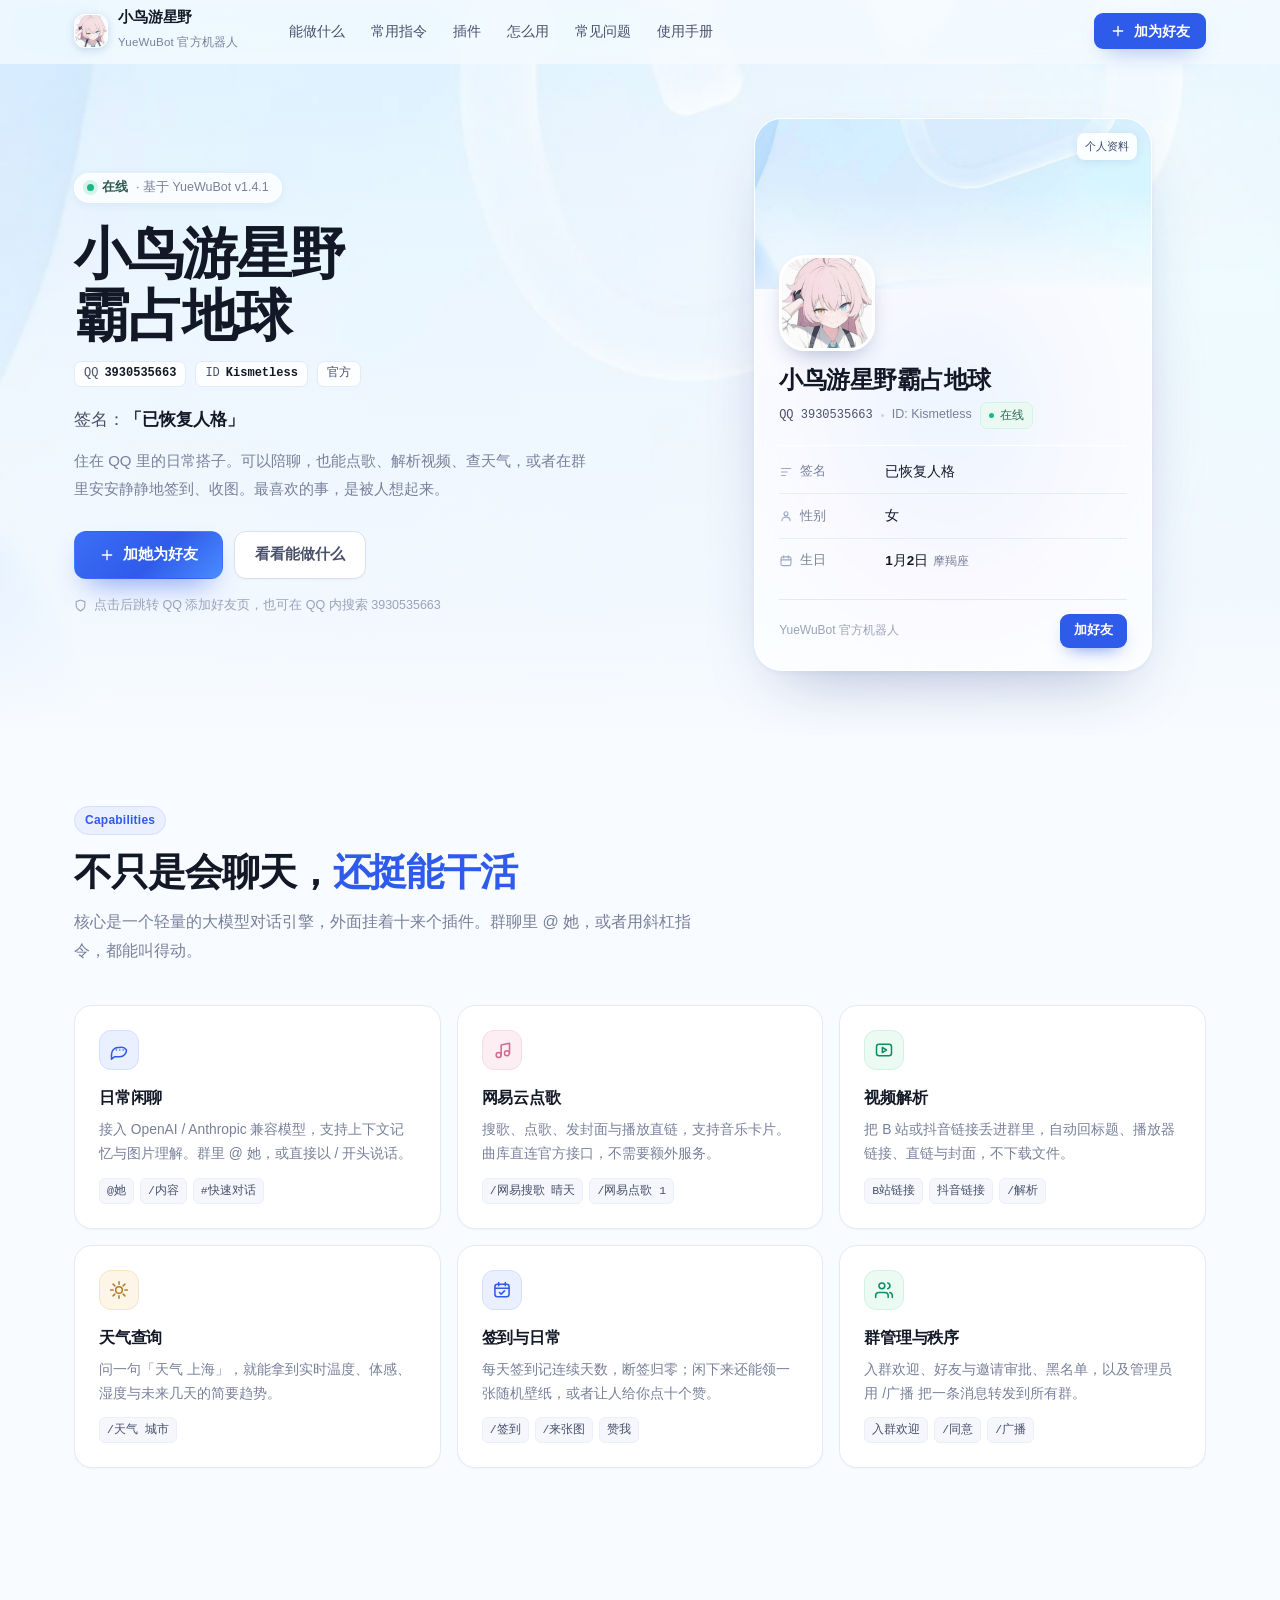
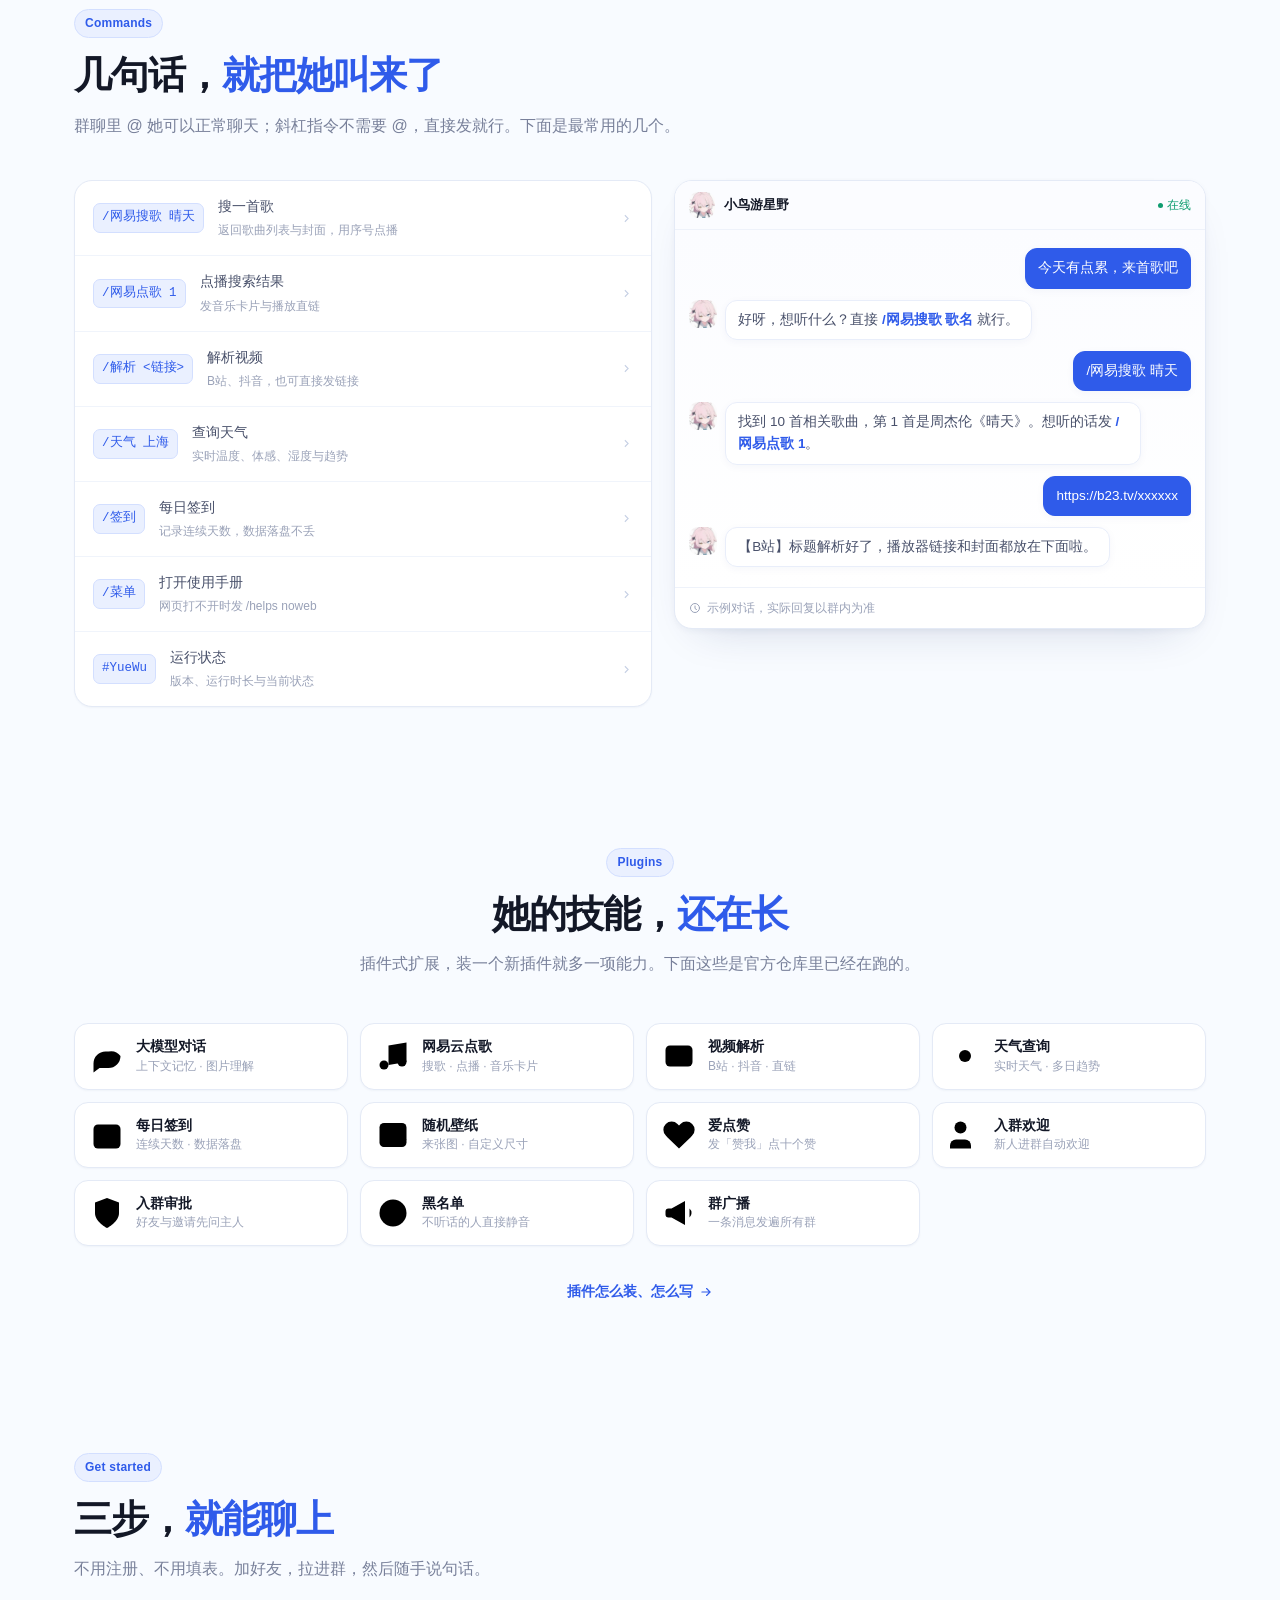
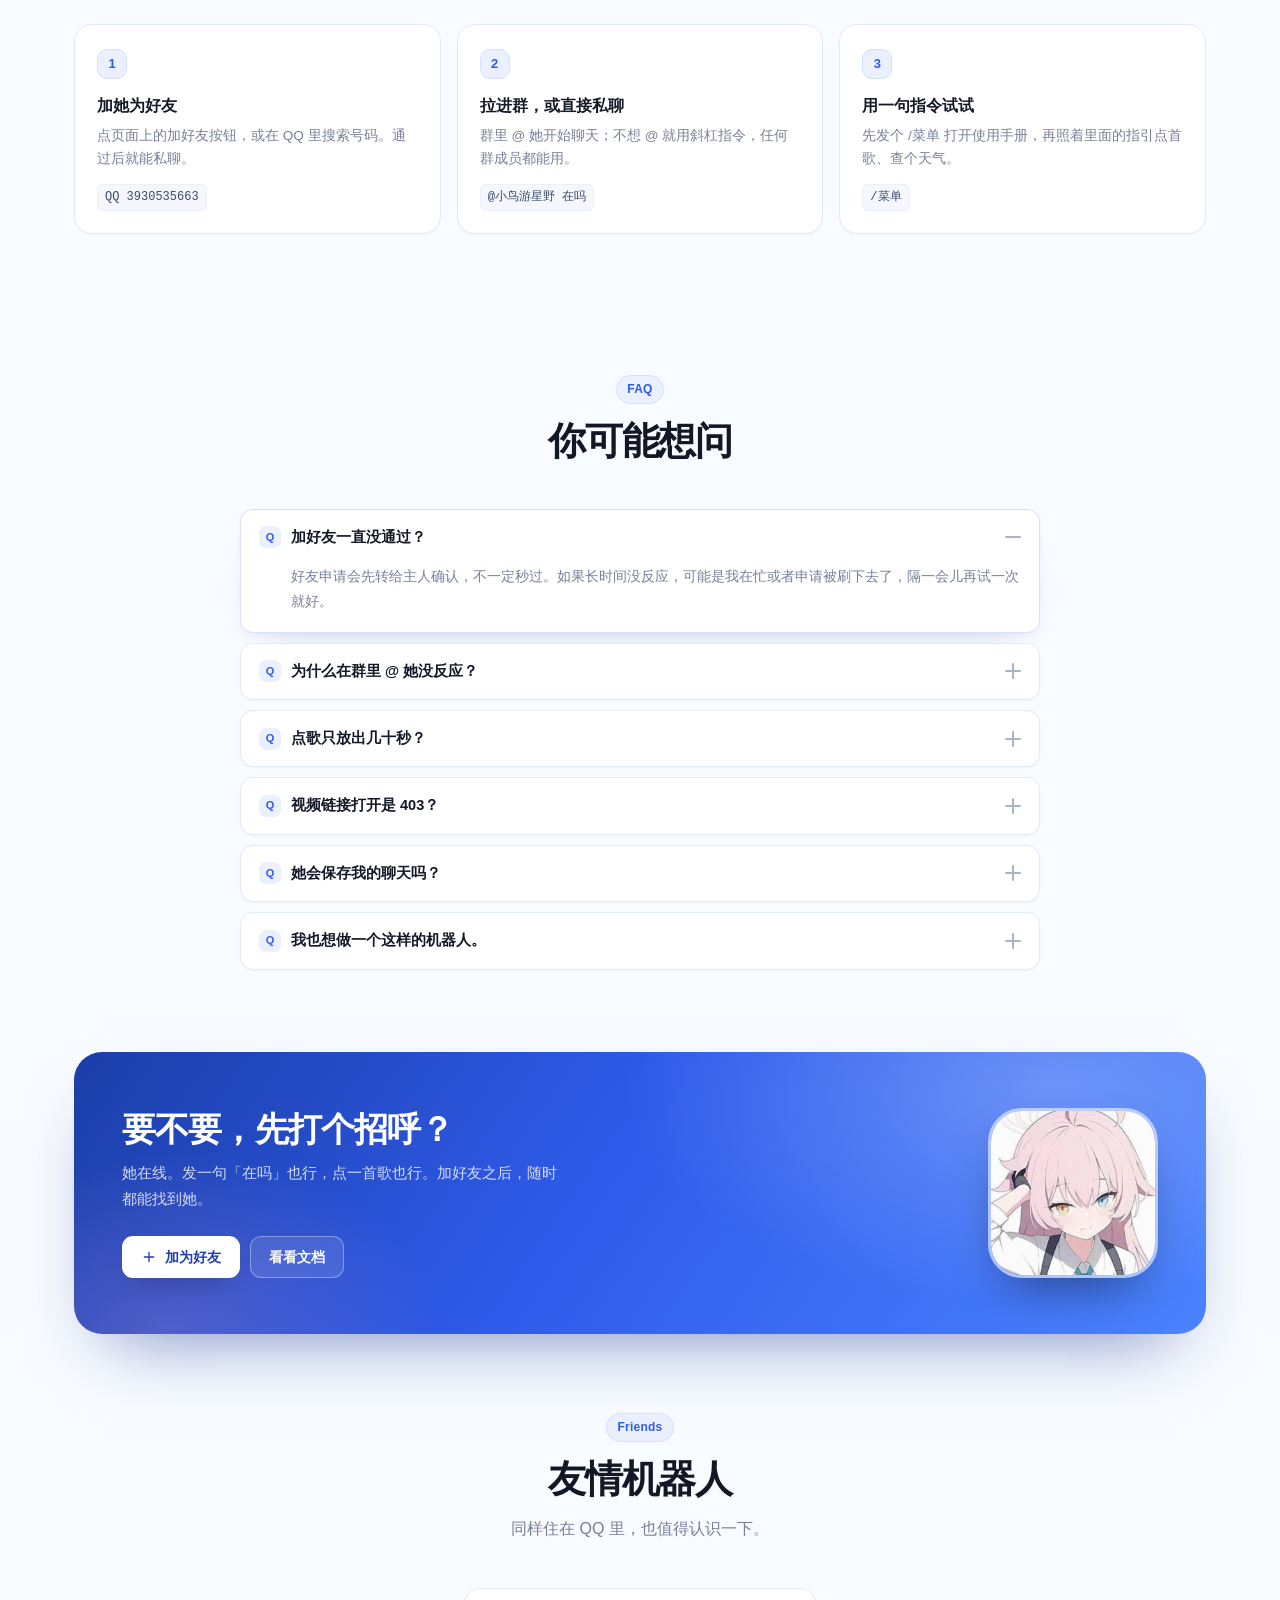
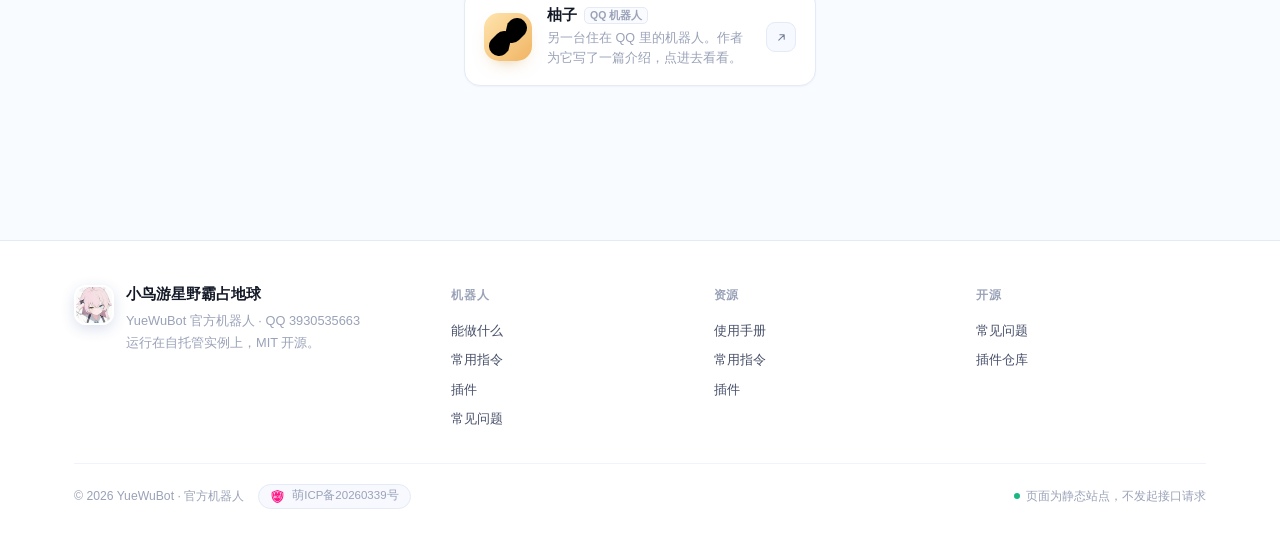
==== commit fc5dcb5e: "style: 官网与使用手册改为中性色规范样式" ====
--- a/bot/index.html
+++ b/bot/index.html
@@ -56,7 +56,7 @@
       <span class="status"><i></i>在线<em>· 基于 YueWuBot v1.4.1</em></span>
       <h1>
         <span class="name-line">小鸟游星野</span>
-        <span class="name-line">霸占地球<span class="emoji">🌏</span></span>
+        <span class="name-line">霸占地球</span>
       </h1>
       <div class="handle">
         <span class="tag">QQ <b>3930535663</b></span>
@@ -84,7 +84,7 @@
         <div class="card-top"><span class="hint">个人资料</span></div>
         <div class="card-body">
           <div class="card-avatar"><img src="assets/avatar.webp" alt="小鸟游星野的头像" width="96" height="96"></div>
-          <h2 class="card-name">小鸟游星野霸占地球<span class="emoji">🌏</span></h2>
+          <h2 class="card-name">小鸟游星野霸占地球</h2>
           <div class="card-sub">
             <span class="qq">QQ 3930535663</span>
             <span class="dot"></span>
@@ -211,17 +211,17 @@
       <p class="sub">插件式扩展，装一个新插件就多一项能力。下面这些是官方仓库里已经在跑的。</p>
     </div>
     <div class="plugins">
-      <div class="plugin"><span class="pic" style="background:linear-gradient(135deg,#5b8cff,#2f5bea)">聊</span><div><div class="nm">大模型对话</div><div class="ds">上下文记忆 · 图片理解</div></div></div>
-      <div class="plugin"><span class="pic" style="background:linear-gradient(135deg,#f48fb1,#e05b8a)">歌</span><div><div class="nm">网易云点歌</div><div class="ds">搜歌 · 点播 · 音乐卡片</div></div></div>
-      <div class="plugin"><span class="pic" style="background:linear-gradient(135deg,#4dd0b1,#0f9d70)">视</span><div><div class="nm">视频解析</div><div class="ds">B站 · 抖音 · 直链</div></div></div>
-      <div class="plugin"><span class="pic" style="background:linear-gradient(135deg,#ffc766,#e39a2d)">天</span><div><div class="nm">天气查询</div><div class="ds">实时天气 · 多日趋势</div></div></div>
-      <div class="plugin"><span class="pic" style="background:linear-gradient(135deg,#7c9bff,#4a63d8)">签</span><div><div class="nm">每日签到</div><div class="ds">连续天数 · 数据落盘</div></div></div>
-      <div class="plugin"><span class="pic" style="background:linear-gradient(135deg,#a58bff,#6d4fe0)">图</span><div><div class="nm">随机壁纸</div><div class="ds">来张图 · 自定义尺寸</div></div></div>
-      <div class="plugin"><span class="pic" style="background:linear-gradient(135deg,#ff9f9f,#e05f5f)">赞</span><div><div class="nm">爱点赞</div><div class="ds">发「赞我」点十个赞</div></div></div>
-      <div class="plugin"><span class="pic" style="background:linear-gradient(135deg,#8fd48b,#3f9b45)">迎</span><div><div class="nm">入群欢迎</div><div class="ds">新人进群自动欢迎</div></div></div>
-      <div class="plugin"><span class="pic" style="background:linear-gradient(135deg,#ffb27a,#e07a35)">审</span><div><div class="nm">入群审批</div><div class="ds">好友与邀请先问主人</div></div></div>
-      <div class="plugin"><span class="pic" style="background:linear-gradient(135deg,#8e9bb3,#586378)">黑</span><div><div class="nm">黑名单</div><div class="ds">不听话的人直接静音</div></div></div>
-      <div class="plugin"><span class="pic" style="background:linear-gradient(135deg,#6f8bff,#3f5bd6)">播</span><div><div class="nm">群广播</div><div class="ds">一条消息发遍所有群</div></div></div>
+      <div class="plugin"><span class="pic"><svg viewBox="0 0 24 24"><path d="M21 12a8 8 0 0 1-8 8H7l-4 3v-6a8 8 0 0 1 8-8h2a8 8 0 0 1 8 3Z"/><path d="M9 12h.01M13 12h.01M17 12h.01"/></svg></span><div><div class="nm">大模型对话</div><div class="ds">上下文记忆 · 图片理解</div></div></div>
+      <div class="plugin"><span class="pic"><svg viewBox="0 0 24 24"><path d="M9 18V5l12-2v13"/><circle cx="6" cy="18" r="3"/><circle cx="18" cy="16" r="3"/></svg></span><div><div class="nm">网易云点歌</div><div class="ds">搜歌 · 点播 · 音乐卡片</div></div></div>
+      <div class="plugin"><span class="pic"><svg viewBox="0 0 24 24"><rect x="3" y="5" width="18" height="14" rx="3"/><path d="m10 9 5 3-5 3V9Z"/></svg></span><div><div class="nm">视频解析</div><div class="ds">B站 · 抖音 · 直链</div></div></div>
+      <div class="plugin"><span class="pic"><svg viewBox="0 0 24 24"><circle cx="12" cy="12" r="4"/><path d="M12 2v2M12 20v2M4.9 4.9l1.4 1.4M17.7 17.7l1.4 1.4M2 12h2M20 12h2M4.9 19.1l1.4-1.4M17.7 6.3l1.4-1.4"/></svg></span><div><div class="nm">天气查询</div><div class="ds">实时天气 · 多日趋势</div></div></div>
+      <div class="plugin"><span class="pic"><svg viewBox="0 0 24 24"><rect x="3" y="5" width="18" height="16" rx="3"/><path d="M8 3v4M16 3v4M3 10h18m-9 4 2 2 4-4"/></svg></span><div><div class="nm">每日签到</div><div class="ds">连续天数 · 数据落盘</div></div></div>
+      <div class="plugin"><span class="pic"><svg viewBox="0 0 24 24"><rect x="3" y="4" width="18" height="16" rx="3"/><circle cx="8.5" cy="9" r="1.5"/><path d="m21 15-5-5L5 20"/></svg></span><div><div class="nm">随机壁纸</div><div class="ds">来张图 · 自定义尺寸</div></div></div>
+      <div class="plugin"><span class="pic"><svg viewBox="0 0 24 24"><path d="M20.8 4.6a5.5 5.5 0 0 0-7.8 0L12 5.7l-1-1.1a5.5 5.5 0 0 0-7.8 7.8l1 1.1L12 21l7.8-7.5 1-1.1a5.5 5.5 0 0 0 0-7.8Z"/></svg></span><div><div class="nm">爱点赞</div><div class="ds">发「赞我」点十个赞</div></div></div>
+      <div class="plugin"><span class="pic"><svg viewBox="0 0 24 24"><path d="M16 21v-2a4 4 0 0 0-4-4H6a4 4 0 0 0-4 4v2"/><circle cx="9" cy="7" r="4"/><path d="M19 8v6M22 11h-6"/></svg></span><div><div class="nm">入群欢迎</div><div class="ds">新人进群自动欢迎</div></div></div>
+      <div class="plugin"><span class="pic"><svg viewBox="0 0 24 24"><path d="M12 22s8-4 8-10V5l-8-3-8 3v7c0 6 8 10 8 10Z"/><path d="m9 12 2 2 4-4"/></svg></span><div><div class="nm">入群审批</div><div class="ds">好友与邀请先问主人</div></div></div>
+      <div class="plugin"><span class="pic"><svg viewBox="0 0 24 24"><circle cx="12" cy="12" r="9"/><path d="M5.6 5.6l12.8 12.8"/></svg></span><div><div class="nm">黑名单</div><div class="ds">不听话的人直接静音</div></div></div>
+      <div class="plugin"><span class="pic"><svg viewBox="0 0 24 24"><path d="M3 11v2a2 2 0 0 0 2 2h2l9 5V4L7 9H5a2 2 0 0 0-2 2Z"/><path d="M19 9a4 4 0 0 1 0 6"/></svg></span><div><div class="nm">群广播</div><div class="ds">一条消息发遍所有群</div></div></div>
     </div>
     <div class="plugin-more">
       <a class="link-more" href="docs.html">插件怎么装、怎么写 <svg viewBox="0 0 24 24" fill="none" stroke="currentColor" stroke-width="2" stroke-linecap="round"><path d="M5 12h14m-6-6 6 6-6 6"/></svg></a>
@@ -324,7 +324,7 @@
     </div>
     <div class="friend-list">
       <a class="friend" href="https://blog.rainyday.cyou/posts/about-yuzubot/" target="_blank" rel="noopener noreferrer">
-        <span class="fav">柚</span>
+        <span class="fav"><svg viewBox="0 0 24 24"><path d="M10 13a5 5 0 0 0 7.5.5l3-3a5 5 0 0 0-7-7l-1.7 1.7"/><path d="M14 11a5 5 0 0 0-7.5-.5l-3 3a5 5 0 0 0 7 7l1.7-1.7"/></svg></span>
         <div class="info">
           <b>柚子 <em>QQ 机器人</em></b>
           <p>另一台住在 QQ 里的机器人。作者为它写了一篇介绍，点进去看看。</p>
@@ -341,7 +341,7 @@
       <div class="foot-brand">
         <img src="assets/avatar-128.webp" alt="" width="40" height="40">
         <div>
-          <b>小鸟游星野霸占地球🌏</b>
+          <b>小鸟游星野霸占地球</b>
           <p>YueWuBot 官方机器人 · QQ 3930535663<br>运行在自托管实例上，MIT 开源。</p>
         </div>
       </div>
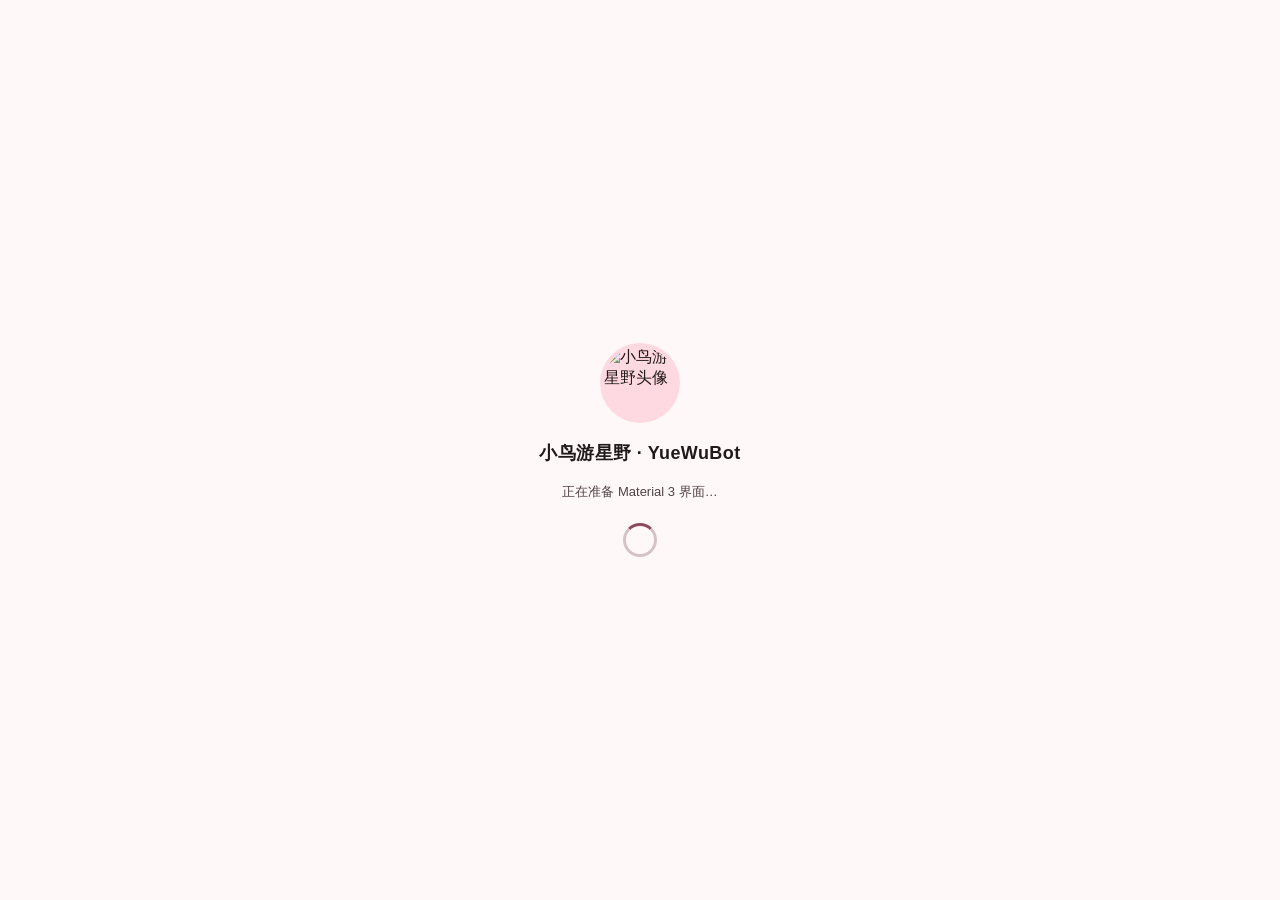
==== commit dd613d83: "部署星野M3官网(Flutter Web)到 /bot/（保留 docs.html 及全部原有文件）" ====
--- a/bot/index.html
+++ b/bot/index.html
@@ -1,378 +1,151 @@
 <!DOCTYPE html>
 <html lang="zh-CN">
 <head>
-<meta charset="utf-8">
-<meta name="viewport" content="width=device-width,initial-scale=1,viewport-fit=cover">
-<title>小鸟游星野 · YueWuBot 官方机器人</title>
-<meta name="description" content="YueWuBot 官方 QQ 机器人「小鸟游星野霸占地球」，QQ 3930535663。能聊天、点歌、解析视频、查天气，也能在群里签到、看图、管理秩序。">
-<meta name="keywords" content="YueWuBot,QQ机器人,小鸟游星野,官方机器人,点歌,视频解析">
-<meta name="theme-color" content="#f8fbff">
-<link rel="canonical" href="https://chumianyi.github.io/bot/">
-<link rel="icon" type="image/webp" href="assets/avatar-128.webp">
-<link rel="apple-touch-icon" href="assets/avatar-128.webp">
-<meta property="og:type" content="profile">
-<meta property="og:site_name" content="YueWuBot">
-<meta property="og:title" content="小鸟游星野 · YueWuBot 官方机器人">
-<meta property="og:description" content="QQ 3930535663 · 已恢复人格。官方机器人，加个好友吧。">
-<meta property="og:url" content="https://chumianyi.github.io/bot/">
-<meta property="og:image" content="https://chumianyi.github.io/bot/assets/avatar.webp">
-<meta name="twitter:card" content="summary_large_image">
-<meta name="twitter:title" content="小鸟游星野 · YueWuBot 官方机器人">
-<meta name="twitter:description" content="QQ 3930535663 · 已恢复人格。官方机器人，加个好友吧。">
-<meta name="twitter:image" content="https://chumianyi.github.io/bot/assets/avatar.webp">
-<link rel="stylesheet" href="assets/bot.css">
+  <base href="/">
+  <meta charset="UTF-8">
+  <meta content="IE=Edge" http-equiv="X-UA-Compatible">
+  <meta name="viewport" content="width=device-width, initial-scale=1.0, viewport-fit=cover">
+
+  <title>小鸟游星野 · YueWuBot 官方机器人</title>
+  <meta name="description" content="YueWuBot 官方 QQ 机器人「小鸟游星野霸占地球」，QQ 3930535663。能聊天、点歌、解析视频、查天气，也能在群里签到、看图、管理秩序。">
+  <meta name="keywords" content="YueWuBot,QQ机器人,小鸟游星野,官方机器人,点歌,视频解析,Material 3,Flutter">
+  <meta name="author" content="YueWuBot">
+  <link rel="canonical" href="https://chumianyi.github.io/bot/">
+
+  <meta name="theme-color" content="#fff8f8" media="(prefers-color-scheme: light)">
+  <meta name="theme-color" content="#1b1113" media="(prefers-color-scheme: dark)">
+
+  <meta property="og:type" content="profile">
+  <meta property="og:site_name" content="YueWuBot">
+  <meta property="og:title" content="小鸟游星野 · YueWuBot 官方机器人">
+  <meta property="og:description" content="QQ 3930535663 · 已恢复人格。官方机器人，加个好友吧。">
+  <meta property="og:url" content="https://chumianyi.github.io/bot/">
+  <meta property="og:image" content="https://chumianyi.github.io/bot/assets/avatar.webp">
+  <meta name="twitter:card" content="summary_large_image">
+  <meta name="twitter:title" content="小鸟游星野 · YueWuBot 官方机器人">
+  <meta name="twitter:description" content="QQ 3930535663 · 已恢复人格。官方机器人，加个好友吧。">
+  <meta name="twitter:image" content="https://chumianyi.github.io/bot/assets/avatar.webp">
+
+  <meta name="mobile-web-app-capable" content="yes">
+  <meta name="apple-mobile-web-app-status-bar-style" content="default">
+  <meta name="apple-mobile-web-app-title" content="小鸟游星野">
+
+  <link rel="apple-touch-icon" href="icons/Icon-192.png">
+  <link rel="icon" type="image/png" href="favicon.png">
+  <link rel="manifest" href="manifest.json">
+
+  <style>
+    :root {
+      --m3-surface: #fff8f8;
+      --m3-on-surface: #201a1b;
+      --m3-primary: #8f4a5d;
+      --m3-primary-container: #ffd9e2;
+      --m3-on-surface-variant: #524345;
+      --m3-outline-variant: #d5c2c5;
+    }
+
+    @media (prefers-color-scheme: dark) {
+      :root {
+        --m3-surface: #1b1113;
+        --m3-on-surface: #f0dee0;
+        --m3-primary: #ffb1c5;
+        --m3-primary-container: #723345;
+        --m3-on-surface-variant: #d5c2c5;
+        --m3-outline-variant: #524345;
+      }
+    }
+
+    html, body {
+      margin: 0;
+      padding: 0;
+      height: 100%;
+      background: var(--m3-surface);
+      color: var(--m3-on-surface);
+      font-family: "Noto Sans SC", "PingFang SC", "Microsoft YaHei", sans-serif;
+      -webkit-font-smoothing: antialiased;
+    }
+
+    #boot {
+      position: fixed;
+      inset: 0;
+      display: flex;
+      flex-direction: column;
+      align-items: center;
+      justify-content: center;
+      gap: 18px;
+      background: var(--m3-surface);
+      z-index: 2;
+      transition: opacity 420ms ease, visibility 420ms ease;
+    }
+
+    #boot.hide {
+      opacity: 0;
+      visibility: hidden;
+      pointer-events: none;
+    }
+
+    .boot-avatar {
+      width: 72px;
+      height: 72px;
+      border-radius: 50%;
+      padding: 4px;
+      background: var(--m3-primary-container);
+      object-fit: cover;
+    }
+
+    .boot-title {
+      margin: 0;
+      font-size: 18px;
+      font-weight: 700;
+      letter-spacing: 0.4px;
+    }
+
+    .boot-sub {
+      margin: 0;
+      font-size: 13px;
+      color: var(--m3-on-surface-variant);
+    }
+
+    .boot-spinner {
+      width: 28px;
+      height: 28px;
+      border-radius: 50%;
+      border: 3px solid var(--m3-outline-variant);
+      border-top-color: var(--m3-primary);
+      animation: boot-spin 900ms linear infinite;
+      margin-top: 4px;
+    }
+
+    @keyframes boot-spin {
+      to { transform: rotate(360deg); }
+    }
+
+    @media (prefers-reduced-motion: reduce) {
+      .boot-spinner { animation-duration: 2400ms; }
+    }
+  </style>
 </head>
 <body>
+  <div id="boot" role="status" aria-live="polite">
+    <img class="boot-avatar" src="boot-avatar.webp" alt="小鸟游星野头像">
+    <p class="boot-title">小鸟游星野 · YueWuBot</p>
+    <p class="boot-sub">正在准备 Material 3 界面…</p>
+    <div class="boot-spinner" aria-hidden="true"></div>
+  </div>
 
-<header class="nav" id="nav">
-  <div class="nav-in">
-    <a class="bot-id" href="index.html" aria-label="官方机器人首页">
-      <img src="assets/avatar-128.webp" alt="小鸟游星野头像" width="34" height="34">
-      <span><b>小鸟游星野</b><small>YueWuBot 官方机器人</small></span>
-    </a>
-    <nav class="nav-links" id="navLinks" aria-label="页面导航">
-      <a href="#abilities">能做什么</a>
-      <a href="#commands">常用指令</a>
-      <a href="#plugins">插件</a>
-      <a href="#start">怎么用</a>
-      <a href="#faq">常见问题</a>
-      <a href="docs.html">使用手册</a>
-    </nav>
-    <div class="nav-spacer"></div>
-    <a class="btn primary" href="https://qm.qq.com/q/6MKLeBIvJu" target="_blank" rel="noopener noreferrer">
-      <svg viewBox="0 0 24 24" fill="none" stroke="currentColor" stroke-width="2" stroke-linecap="round" stroke-linejoin="round"><path d="M12 5v14M5 12h14"/></svg>
-      加为好友
-    </a>
-    <button class="menu-btn" id="menuBtn" type="button" aria-label="打开菜单" aria-expanded="false">
-      <svg viewBox="0 0 24 24" fill="none" stroke="currentColor" stroke-width="2" stroke-linecap="round"><path d="M4 7h16M4 12h16M4 17h16"/></svg>
-    </button>
-  </div>
-</header>
-
-<section class="hero">
-  <div class="hero-bg" aria-hidden="true"></div>
-  <div class="hero-in">
-    <div class="hero-copy">
-      <span class="status"><i></i>在线<em>· 基于 YueWuBot v1.4.1</em></span>
-      <h1>
-        <span class="name-line">小鸟游星野</span>
-        <span class="name-line">霸占地球</span>
-      </h1>
-      <div class="handle">
-        <span class="tag">QQ <b>3930535663</b></span>
-        <span class="tag">ID <b>Kismetless</b></span>
-        <span class="tag">官方</span>
-      </div>
-      <p class="sig">签名：<strong>「已恢复人格」</strong></p>
-      <p class="desc">住在 QQ 里的日常搭子。可以陪聊，也能点歌、解析视频、查天气，或者在群里安安静静地签到、收图。最喜欢的事，是被人想起来。</p>
-      <div class="hero-cta">
-        <a class="btn primary qq-join" href="https://qm.qq.com/q/6MKLeBIvJu" target="_blank" rel="noopener noreferrer">
-          <svg viewBox="0 0 24 24" fill="none" stroke="currentColor" stroke-width="2" stroke-linecap="round" stroke-linejoin="round"><path d="M12 5v14M5 12h14"/></svg>
-          加她为好友
-        </a>
-        <a class="btn ghost" href="#abilities">看看能做什么</a>
-      </div>
-      <p class="hero-note">
-        <svg viewBox="0 0 24 24" fill="none" stroke="currentColor" stroke-width="2" stroke-linecap="round"><path d="M12 22s8-4 8-10V5l-8-3-8 3v7c0 6 8 10 8 10Z"/></svg>
-        点击后跳转 QQ 添加好友页，也可在 QQ 内搜索 3930535663
-      </p>
-    </div>
-
-    <div class="profile-wrap">
-      <div class="profile-glow" aria-hidden="true"></div>
-      <div class="card">
-        <div class="card-top"><span class="hint">个人资料</span></div>
-        <div class="card-body">
-          <div class="card-avatar"><img src="assets/avatar.webp" alt="小鸟游星野的头像" width="96" height="96"></div>
-          <h2 class="card-name">小鸟游星野霸占地球</h2>
-          <div class="card-sub">
-            <span class="qq">QQ 3930535663</span>
-            <span class="dot"></span>
-            <span>ID: Kismetless</span>
-            <span class="card-status"><i></i>在线</span>
-          </div>
-          <div class="card-rows">
-            <div class="card-row">
-              <span class="k"><svg viewBox="0 0 24 24" fill="none" stroke="currentColor" stroke-width="1.9" stroke-linecap="round"><path d="M4 6h16M4 12h10M4 18h7"/></svg>签名</span>
-              <span class="v">已恢复人格</span>
-            </div>
-            <div class="card-row">
-              <span class="k"><svg viewBox="0 0 24 24" fill="none" stroke="currentColor" stroke-width="1.9" stroke-linecap="round"><circle cx="12" cy="8" r="3.4"/><path d="M5 20c0-3.6 3.1-6 7-6s7 2.4 7 6"/></svg>性别</span>
-              <span class="v">女</span>
-            </div>
-            <div class="card-row">
-              <span class="k"><svg viewBox="0 0 24 24" fill="none" stroke="currentColor" stroke-width="1.9" stroke-linecap="round"><rect x="3.5" y="5" width="17" height="15" rx="3"/><path d="M8 3v4M16 3v4M3.5 10h17"/></svg>生日</span>
-              <span class="v">1月2日<small>摩羯座</small></span>
-            </div>
-          </div>
-          <div class="card-foot">
-            <span>YueWuBot 官方机器人</span>
-            <a href="https://qm.qq.com/q/6MKLeBIvJu" target="_blank" rel="noopener noreferrer">加好友</a>
-          </div>
-        </div>
-      </div>
-    </div>
-  </div>
-</section>
-
-<section class="sec" id="abilities">
-  <div class="sec-in">
-    <div class="sec-head">
-      <span class="eyebrow">Capabilities</span>
-      <h2>不只是会聊天，<em>还挺能干活</em></h2>
-      <p class="sub">核心是一个轻量的大模型对话引擎，外面挂着十来个插件。群聊里 @ 她，或者用斜杠指令，都能叫得动。</p>
-    </div>
-    <div class="features">
-      <article class="feature">
-        <div class="ic"><svg viewBox="0 0 24 24" stroke-linecap="round" stroke-linejoin="round"><path d="M21 12a8 8 0 0 1-8 8H7l-4 3v-6a8 8 0 0 1 8-8h2a8 8 0 0 1 8 3Z"/><path d="M9 12h.01M13 12h.01M17 12h.01"/></svg></div>
-        <b>日常闲聊</b>
-        <p>接入 OpenAI / Anthropic 兼容模型，支持上下文记忆与图片理解。群里 @ 她，或直接以 / 开头说话。</p>
-        <div class="tags"><span>@她</span><span>/内容</span><span>#快速对话</span></div>
-      </article>
-      <article class="feature">
-        <div class="ic pink"><svg viewBox="0 0 24 24" stroke-linecap="round" stroke-linejoin="round"><circle cx="8" cy="18" r="3"/><circle cx="18" cy="16" r="3"/><path d="M11 18V6l10-2v12"/></svg></div>
-        <b>网易云点歌</b>
-        <p>搜歌、点歌、发封面与播放直链，支持音乐卡片。曲库直连官方接口，不需要额外服务。</p>
-        <div class="tags"><span>/网易搜歌 晴天</span><span>/网易点歌 1</span></div>
-      </article>
-      <article class="feature">
-        <div class="ic green"><svg viewBox="0 0 24 24" stroke-linecap="round" stroke-linejoin="round"><rect x="3" y="5" width="18" height="14" rx="3"/><path d="m10 9 5 3-5 3V9Z"/></svg></div>
-        <b>视频解析</b>
-        <p>把 B 站或抖音链接丢进群里，自动回标题、播放器链接、直链与封面，不下载文件。</p>
-        <div class="tags"><span>B站链接</span><span>抖音链接</span><span>/解析</span></div>
-      </article>
-      <article class="feature">
-        <div class="ic gold"><svg viewBox="0 0 24 24" stroke-linecap="round" stroke-linejoin="round"><circle cx="12" cy="12" r="4"/><path d="M12 2v3M12 19v3M2 12h3M19 12h3M4.9 4.9l2.1 2.1M17 17l2.1 2.1M19.1 4.9 17 7M7 17l-2.1 2.1"/></svg></div>
-        <b>天气查询</b>
-        <p>问一句「天气 上海」，就能拿到实时温度、体感、湿度与未来几天的简要趋势。</p>
-        <div class="tags"><span>/天气 城市</span></div>
-      </article>
-      <article class="feature">
-        <div class="ic"><svg viewBox="0 0 24 24" stroke-linecap="round" stroke-linejoin="round"><rect x="3.5" y="5" width="17" height="15" rx="3"/><path d="M8 3v4M16 3v4M3.5 10h17"/><path d="m9 15 2 2 4-4"/></svg></div>
-        <b>签到与日常</b>
-        <p>每天签到记连续天数，断签归零；闲下来还能领一张随机壁纸，或者让人给你点十个赞。</p>
-        <div class="tags"><span>/签到</span><span>/来张图</span><span>赞我</span></div>
-      </article>
-      <article class="feature">
-        <div class="ic green"><svg viewBox="0 0 24 24" stroke-linecap="round" stroke-linejoin="round"><path d="M17 21v-2a4 4 0 0 0-4-4H6a4 4 0 0 0-4 4v2"/><circle cx="9.5" cy="7" r="3.5"/><path d="M22 21v-2a4 4 0 0 0-3-3.87M16.5 3.6a3.5 3.5 0 0 1 0 6.8"/></svg></div>
-        <b>群管理与秩序</b>
-        <p>入群欢迎、好友与邀请审批、黑名单，以及管理员用 /广播 把一条消息转发到所有群。</p>
-        <div class="tags"><span>入群欢迎</span><span>/同意</span><span>/广播</span></div>
-      </article>
-    </div>
-  </div>
-</section>
-
-<section class="sec" id="commands">
-  <div class="sec-in">
-    <div class="sec-head">
-      <span class="eyebrow">Commands</span>
-      <h2>几句话，<em>就把她叫来了</em></h2>
-      <p class="sub">群聊里 @ 她可以正常聊天；斜杠指令不需要 @，直接发就行。下面是最常用的几个。</p>
-    </div>
-    <div class="cmd-wrap">
-      <div class="cmd-list">
-        <div class="cmd-item"><code>/网易搜歌 晴天</code><span class="txt">搜一首歌<small>返回歌曲列表与封面，用序号点播</small></span><svg class="arrow" viewBox="0 0 24 24"><path d="m9 6 6 6-6 6"/></svg></div>
-        <div class="cmd-item"><code>/网易点歌 1</code><span class="txt">点播搜索结果<small>发音乐卡片与播放直链</small></span><svg class="arrow" viewBox="0 0 24 24"><path d="m9 6 6 6-6 6"/></svg></div>
-        <div class="cmd-item"><code>/解析 &lt;链接&gt;</code><span class="txt">解析视频<small>B站、抖音，也可直接发链接</small></span><svg class="arrow" viewBox="0 0 24 24"><path d="m9 6 6 6-6 6"/></svg></div>
-        <div class="cmd-item"><code>/天气 上海</code><span class="txt">查询天气<small>实时温度、体感、湿度与趋势</small></span><svg class="arrow" viewBox="0 0 24 24"><path d="m9 6 6 6-6 6"/></svg></div>
-        <div class="cmd-item"><code>/签到</code><span class="txt">每日签到<small>记录连续天数，数据落盘不丢</small></span><svg class="arrow" viewBox="0 0 24 24"><path d="m9 6 6 6-6 6"/></svg></div>
-        <div class="cmd-item"><code>/菜单</code><span class="txt">打开使用手册<small>网页打不开时发 /helps noweb</small></span><svg class="arrow" viewBox="0 0 24 24"><path d="m9 6 6 6-6 6"/></svg></div>
-        <div class="cmd-item"><code>#YueWu</code><span class="txt">运行状态<small>版本、运行时长与当前状态</small></span><svg class="arrow" viewBox="0 0 24 24"><path d="m9 6 6 6-6 6"/></svg></div>
-      </div>
-      <div class="chat">
-        <div class="chat-head">
-          <img src="assets/avatar-128.webp" alt="头像" width="26" height="26">
-          <b>小鸟游星野</b>
-          <span><i></i>在线</span>
-        </div>
-        <div class="chat-body">
-          <div class="msg me"><div class="bub">今天有点累，来首歌吧</div></div>
-          <div class="msg"><div class="av"><img src="assets/avatar-128.webp" alt="" width="28" height="28"></div><div class="bub">好呀，想听什么？直接 <span class="em">/网易搜歌 歌名</span> 就行。</div></div>
-          <div class="msg me"><div class="bub">/网易搜歌 晴天</div></div>
-          <div class="msg"><div class="av"><img src="assets/avatar-128.webp" alt="" width="28" height="28"></div><div class="bub">找到 10 首相关歌曲，第 1 首是周杰伦《晴天》。想听的话发 <span class="em">/网易点歌 1</span>。</div></div>
-          <div class="msg me"><div class="bub">https://b23.tv/xxxxxx</div></div>
-          <div class="msg"><div class="av"><img src="assets/avatar-128.webp" alt="" width="28" height="28"></div><div class="bub">【B站】标题解析好了，播放器链接和封面都放在下面啦。</div></div>
-        </div>
-        <div class="chat-foot">
-          <svg viewBox="0 0 24 24" fill="none" stroke="currentColor" stroke-width="2" stroke-linecap="round"><circle cx="12" cy="12" r="9"/><path d="M12 8v5l3 2"/></svg>
-          示例对话，实际回复以群内为准
-        </div>
-      </div>
-    </div>
-  </div>
-</section>
-
-<section class="sec" id="plugins">
-  <div class="sec-in">
-    <div class="sec-head center">
-      <span class="eyebrow">Plugins</span>
-      <h2>她的技能，<em>还在长</em></h2>
-      <p class="sub">插件式扩展，装一个新插件就多一项能力。下面这些是官方仓库里已经在跑的。</p>
-    </div>
-    <div class="plugins">
-      <div class="plugin"><span class="pic"><svg viewBox="0 0 24 24"><path d="M21 12a8 8 0 0 1-8 8H7l-4 3v-6a8 8 0 0 1 8-8h2a8 8 0 0 1 8 3Z"/><path d="M9 12h.01M13 12h.01M17 12h.01"/></svg></span><div><div class="nm">大模型对话</div><div class="ds">上下文记忆 · 图片理解</div></div></div>
-      <div class="plugin"><span class="pic"><svg viewBox="0 0 24 24"><path d="M9 18V5l12-2v13"/><circle cx="6" cy="18" r="3"/><circle cx="18" cy="16" r="3"/></svg></span><div><div class="nm">网易云点歌</div><div class="ds">搜歌 · 点播 · 音乐卡片</div></div></div>
-      <div class="plugin"><span class="pic"><svg viewBox="0 0 24 24"><rect x="3" y="5" width="18" height="14" rx="3"/><path d="m10 9 5 3-5 3V9Z"/></svg></span><div><div class="nm">视频解析</div><div class="ds">B站 · 抖音 · 直链</div></div></div>
-      <div class="plugin"><span class="pic"><svg viewBox="0 0 24 24"><circle cx="12" cy="12" r="4"/><path d="M12 2v2M12 20v2M4.9 4.9l1.4 1.4M17.7 17.7l1.4 1.4M2 12h2M20 12h2M4.9 19.1l1.4-1.4M17.7 6.3l1.4-1.4"/></svg></span><div><div class="nm">天气查询</div><div class="ds">实时天气 · 多日趋势</div></div></div>
-      <div class="plugin"><span class="pic"><svg viewBox="0 0 24 24"><rect x="3" y="5" width="18" height="16" rx="3"/><path d="M8 3v4M16 3v4M3 10h18m-9 4 2 2 4-4"/></svg></span><div><div class="nm">每日签到</div><div class="ds">连续天数 · 数据落盘</div></div></div>
-      <div class="plugin"><span class="pic"><svg viewBox="0 0 24 24"><rect x="3" y="4" width="18" height="16" rx="3"/><circle cx="8.5" cy="9" r="1.5"/><path d="m21 15-5-5L5 20"/></svg></span><div><div class="nm">随机壁纸</div><div class="ds">来张图 · 自定义尺寸</div></div></div>
-      <div class="plugin"><span class="pic"><svg viewBox="0 0 24 24"><path d="M20.8 4.6a5.5 5.5 0 0 0-7.8 0L12 5.7l-1-1.1a5.5 5.5 0 0 0-7.8 7.8l1 1.1L12 21l7.8-7.5 1-1.1a5.5 5.5 0 0 0 0-7.8Z"/></svg></span><div><div class="nm">爱点赞</div><div class="ds">发「赞我」点十个赞</div></div></div>
-      <div class="plugin"><span class="pic"><svg viewBox="0 0 24 24"><path d="M16 21v-2a4 4 0 0 0-4-4H6a4 4 0 0 0-4 4v2"/><circle cx="9" cy="7" r="4"/><path d="M19 8v6M22 11h-6"/></svg></span><div><div class="nm">入群欢迎</div><div class="ds">新人进群自动欢迎</div></div></div>
-      <div class="plugin"><span class="pic"><svg viewBox="0 0 24 24"><path d="M12 22s8-4 8-10V5l-8-3-8 3v7c0 6 8 10 8 10Z"/><path d="m9 12 2 2 4-4"/></svg></span><div><div class="nm">入群审批</div><div class="ds">好友与邀请先问主人</div></div></div>
-      <div class="plugin"><span class="pic"><svg viewBox="0 0 24 24"><circle cx="12" cy="12" r="9"/><path d="M5.6 5.6l12.8 12.8"/></svg></span><div><div class="nm">黑名单</div><div class="ds">不听话的人直接静音</div></div></div>
-      <div class="plugin"><span class="pic"><svg viewBox="0 0 24 24"><path d="M3 11v2a2 2 0 0 0 2 2h2l9 5V4L7 9H5a2 2 0 0 0-2 2Z"/><path d="M19 9a4 4 0 0 1 0 6"/></svg></span><div><div class="nm">群广播</div><div class="ds">一条消息发遍所有群</div></div></div>
-    </div>
-    <div class="plugin-more">
-      <a class="link-more" href="docs.html">插件怎么装、怎么写 <svg viewBox="0 0 24 24" fill="none" stroke="currentColor" stroke-width="2" stroke-linecap="round"><path d="M5 12h14m-6-6 6 6-6 6"/></svg></a>
-    </div>
-  </div>
-</section>
-
-<section class="sec" id="start">
-  <div class="sec-in">
-    <div class="sec-head">
-      <span class="eyebrow">Get started</span>
-      <h2>三步，<em>就能聊上</em></h2>
-      <p class="sub">不用注册、不用填表。加好友，拉进群，然后随手说句话。</p>
-    </div>
-    <div class="steps">
-      <div class="step">
-        <span class="no">1</span>
-        <b>加她为好友</b>
-        <p>点页面上的加好友按钮，或在 QQ 里搜索号码。通过后就能私聊。</p>
-        <code>QQ 3930535663</code>
-      </div>
-      <div class="step">
-        <span class="no">2</span>
-        <b>拉进群，或直接私聊</b>
-        <p>群里 @ 她开始聊天；不想 @ 就用斜杠指令，任何群成员都能用。</p>
-        <code>@小鸟游星野 在吗</code>
-      </div>
-      <div class="step">
-        <span class="no">3</span>
-        <b>用一句指令试试</b>
-        <p>先发个 /菜单 打开使用手册，再照着里面的指引点首歌、查个天气。</p>
-        <code>/菜单</code>
-      </div>
-    </div>
-  </div>
-</section>
-
-<section class="sec" id="faq">
-  <div class="sec-in">
-    <div class="sec-head center">
-      <span class="eyebrow">FAQ</span>
-      <h2>你可能想问</h2>
-    </div>
-    <div class="faq">
-      <details open>
-        <summary><span class="q">Q</span>加好友一直没通过？<span class="plus"></span></summary>
-        <div class="a">好友申请会先转给主人确认，不一定秒过。如果长时间没反应，可能是我在忙或者申请被刷下去了，隔一会儿再试一次就好。</div>
-      </details>
-      <details>
-        <summary><span class="q">Q</span>为什么在群里 @ 她没反应？<span class="plus"></span></summary>
-        <div class="a">先看群设置里是否开启了「需要 @ 才能对话」，以及机器人是否被禁言。也可以直接用斜杠指令绕过 @，例如 <code>/help</code>。</div>
-      </details>
-      <details>
-        <summary><span class="q">Q</span>点歌只放出几十秒？<span class="plus"></span></summary>
-        <div class="a">部分歌曲需要会员才能拿完整版，未配置 Cookie 时只能给试听片段。这是版权方的限制，不是解析失败。</div>
-      </details>
-      <details>
-        <summary><span class="q">Q</span>视频链接打开是 403？<span class="plus"></span></summary>
-        <div class="a">B 站直链有防盗链，浏览器直接点会 403。用回复里的播放器链接打开即可；直链适合丢给下载器并带上 Referer。</div>
-      </details>
-      <details>
-        <summary><span class="q">Q</span>她会保存我的聊天吗？<span class="plus"></span></summary>
-        <div class="a">对话只用于生成当次回复，插件数据（签到、投稿等）落在服务器本地，不会上传到第三方。她跑在自托管实例上。</div>
-      </details>
-      <details>
-        <summary><span class="q">Q</span>我也想做一个这样的机器人。<span class="plus"></span></summary>
-        <div class="a">YueWuBot 是 MIT 开源的，单文件 Python 核心，一条命令就能部署。她能做什么、怎么用，<a href="docs.html">使用手册</a> 里写得更细。</div>
-      </details>
-    </div>
-  </div>
-</section>
-
-<section class="sec" style="padding-top:12px">
-  <div class="sec-in">
-    <div class="cta">
-      <div class="cta-in">
-        <div>
-          <h2>要不要，先打个招呼？</h2>
-          <p>她在线。发一句「在吗」也行，点一首歌也行。加好友之后，随时都能找到她。</p>
-          <div class="btns">
-            <a class="btn white" href="https://qm.qq.com/q/6MKLeBIvJu" target="_blank" rel="noopener noreferrer">
-              <svg viewBox="0 0 24 24" fill="none" stroke="currentColor" stroke-width="2" stroke-linecap="round"><path d="M12 5v14M5 12h14"/></svg>
-              加为好友
-            </a>
-            <a class="btn line" href="docs.html">看看文档</a>
-          </div>
-        </div>
-        <div class="cta-face"><img src="assets/avatar.webp" alt="小鸟游星野" width="170" height="170"></div>
-      </div>
-    </div>
-  </div>
-</section>
-
-<section class="sec friends" id="friends">
-  <div class="sec-in">
-    <div class="sec-head center">
-      <span class="eyebrow">Friends</span>
-      <h2>友情机器人</h2>
-      <p class="sub">同样住在 QQ 里，也值得认识一下。</p>
-    </div>
-    <div class="friend-list">
-      <a class="friend" href="https://blog.rainyday.cyou/posts/about-yuzubot/" target="_blank" rel="noopener noreferrer">
-        <span class="fav"><svg viewBox="0 0 24 24"><path d="M10 13a5 5 0 0 0 7.5.5l3-3a5 5 0 0 0-7-7l-1.7 1.7"/><path d="M14 11a5 5 0 0 0-7.5-.5l-3 3a5 5 0 0 0 7 7l1.7-1.7"/></svg></span>
-        <div class="info">
-          <b>柚子 <em>QQ 机器人</em></b>
-          <p>另一台住在 QQ 里的机器人。作者为它写了一篇介绍，点进去看看。</p>
-        </div>
-        <span class="go"><svg viewBox="0 0 24 24" fill="none" stroke-linecap="round" stroke-linejoin="round"><path d="M7 17 17 7M9 7h8v8"/></svg></span>
-      </a>
-    </div>
-  </div>
-</section>
-
-<footer class="footer">
-  <div class="foot-in">
-    <div class="foot-top">
-      <div class="foot-brand">
-        <img src="assets/avatar-128.webp" alt="" width="40" height="40">
-        <div>
-          <b>小鸟游星野霸占地球</b>
-          <p>YueWuBot 官方机器人 · QQ 3930535663<br>运行在自托管实例上，MIT 开源。</p>
-        </div>
-      </div>
-      <div class="foot-col">
-        <h4>机器人</h4>
-        <a href="#abilities">能做什么</a>
-        <a href="#commands">常用指令</a>
-        <a href="#plugins">插件</a>
-        <a href="#faq">常见问题</a>
-      </div>
-      <div class="foot-col">
-        <h4>资源</h4>
-        <a href="docs.html">使用手册</a>
-        <a href="#commands">常用指令</a>
-        <a href="#plugins">插件</a>
-      </div>
-      <div class="foot-col">
-        <h4>开源</h4>
-        <a href="#faq">常见问题</a>
-        <a href="https://github.com/chumianyi/yuewubot-plugins" target="_blank" rel="noopener noreferrer">插件仓库</a>
-      </div>
-    </div>
-    <div class="foot-bottom">
-      <span>© <span id="year">2026</span> YueWuBot · 官方机器人</span>
-      <a class="icp-badge" href="https://icp.gov.moe/?keyword=20260339" target="_blank" rel="noopener noreferrer" title="萌ICP备20260339号"><img src="assets/icp.svg" alt="" width="13" height="13"><span>萌ICP备20260339号</span></a>
-      <span class="spacer"></span>
-      <span class="dot-live"><i></i>页面为静态站点，不发起接口请求</span>
-    </div>
-  </div>
-</footer>
-
-<script src="assets/bot.js"></script>
+  <script>
+    window.addEventListener('flutter-first-frame', function () {
+      var boot = document.getElementById('boot');
+      if (boot) boot.classList.add('hide');
+    });
+    // 兜底：万一 first-frame 事件没有触发，也别让加载层一直挡着。
+    setTimeout(function () {
+      var boot = document.getElementById('boot');
+      if (boot && getComputedStyle(boot).visibility !== 'hidden') {
+        boot.classList.add('hide');
+      }
+    }, 15000);
+  </script>
+  <script src="flutter_bootstrap.js" async></script>
 </body>
 </html>
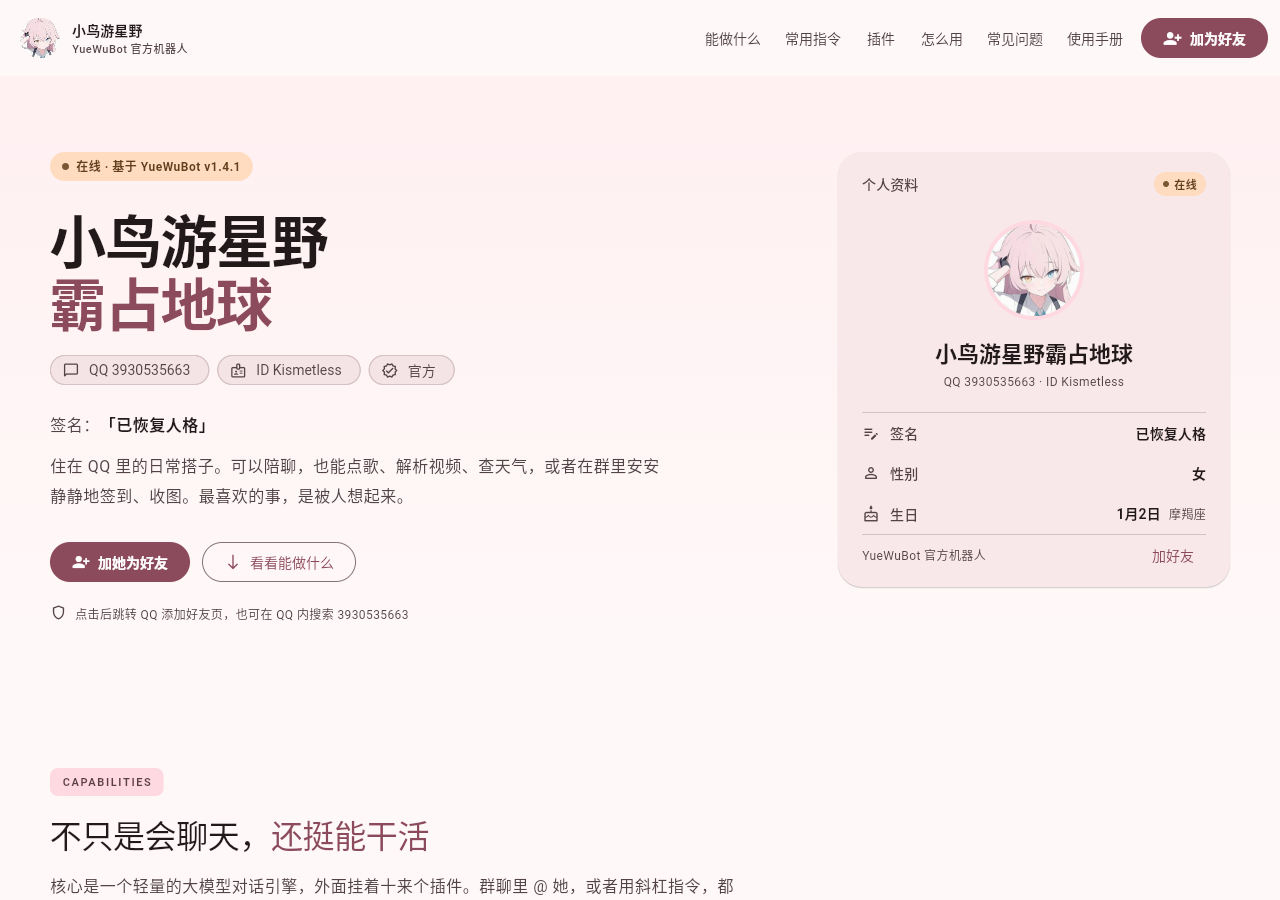
==== commit db45b610: "修复 /bot/ 子路径 base，确保 Flutter 资源正确加载" ====
--- a/bot/index.html
+++ b/bot/index.html
@@ -1,7 +1,7 @@
 <!DOCTYPE html>
 <html lang="zh-CN">
 <head>
-  <base href="/">
+  <base href="/bot/">
   <meta charset="UTF-8">
   <meta content="IE=Edge" http-equiv="X-UA-Compatible">
   <meta name="viewport" content="width=device-width, initial-scale=1.0, viewport-fit=cover">
